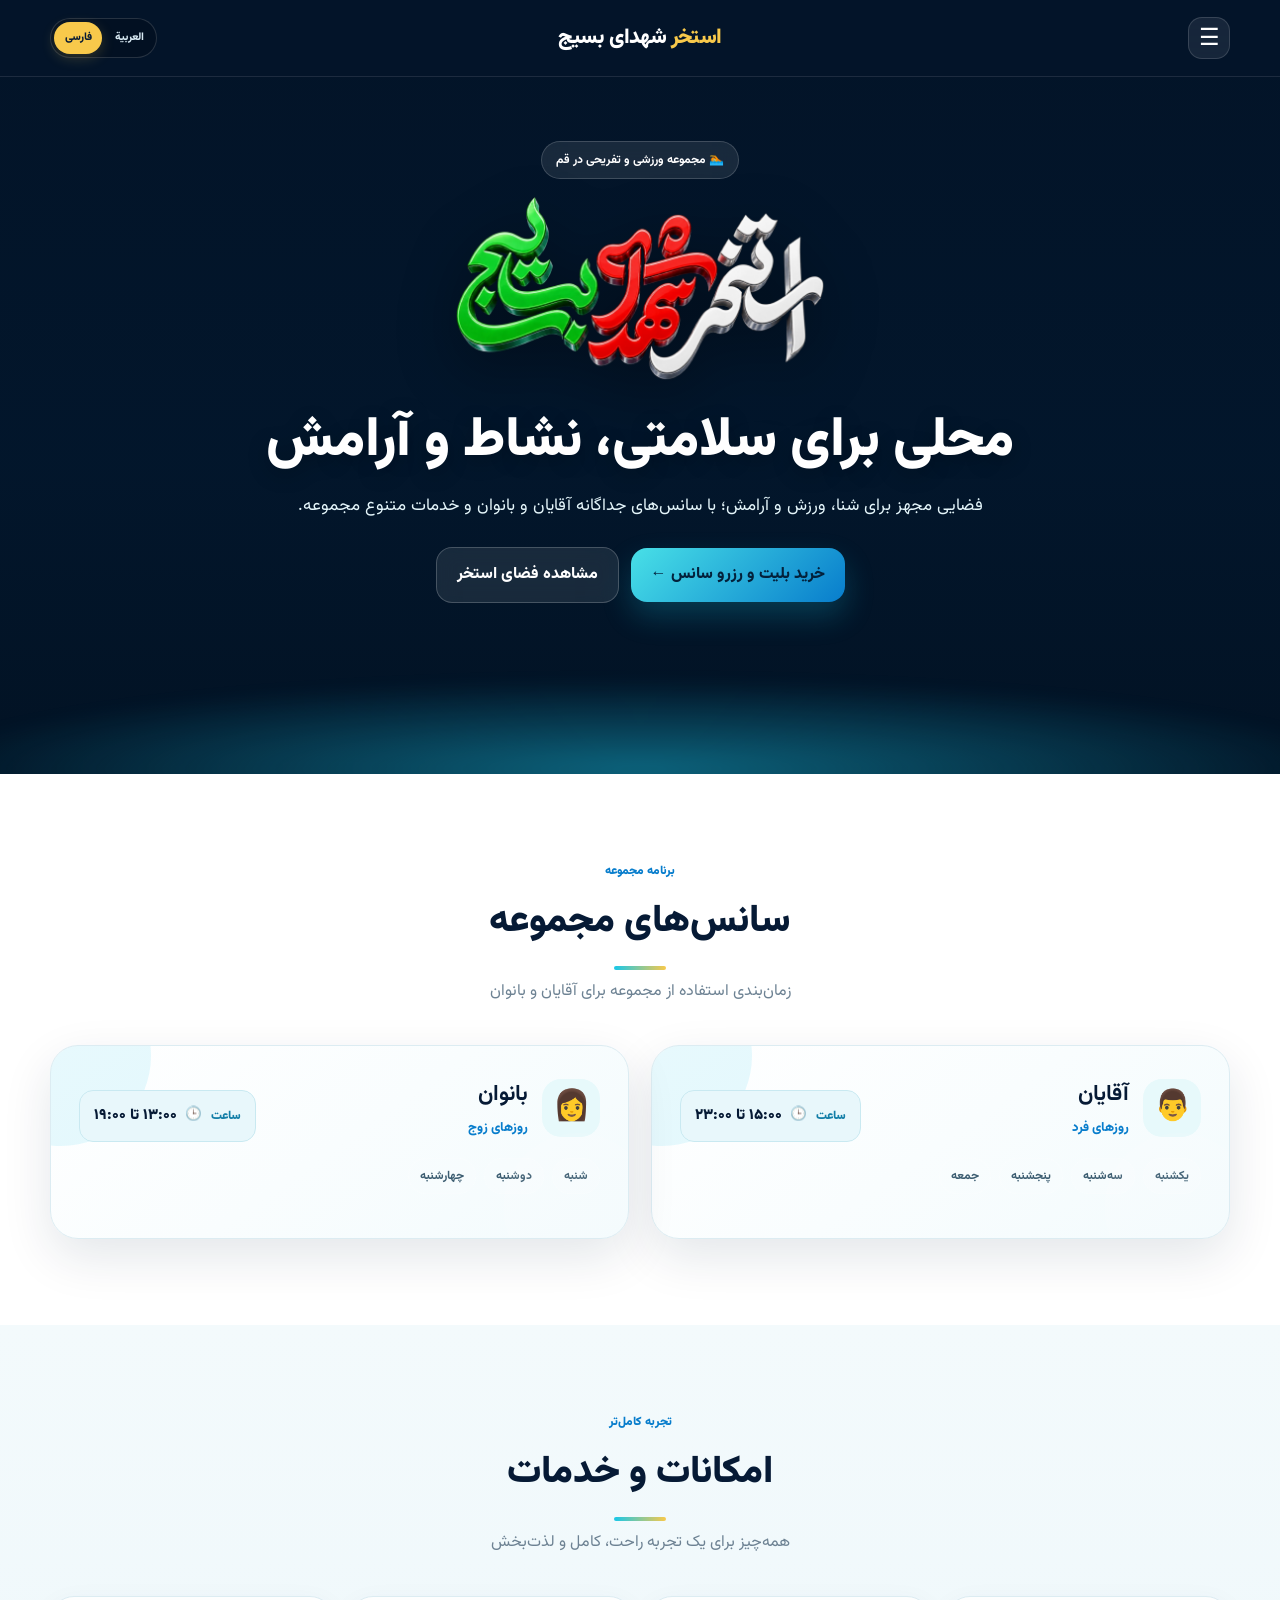
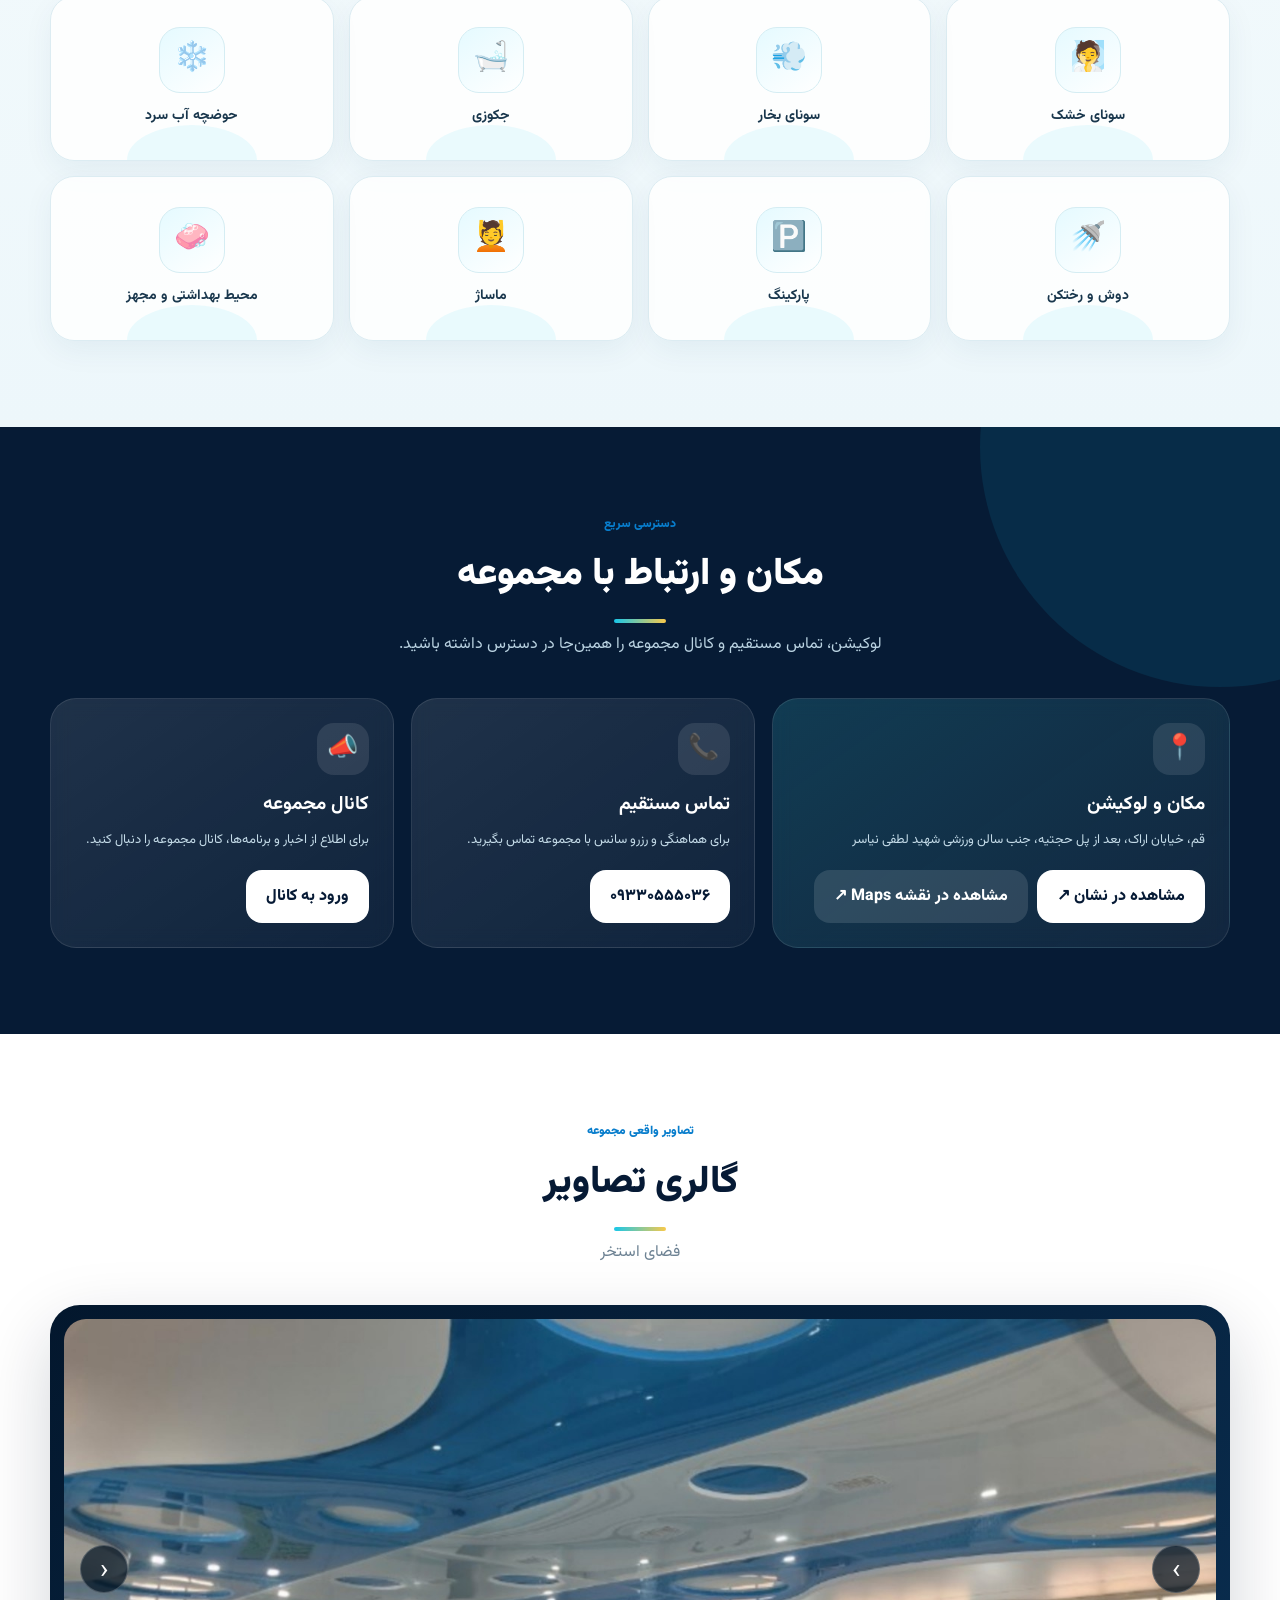
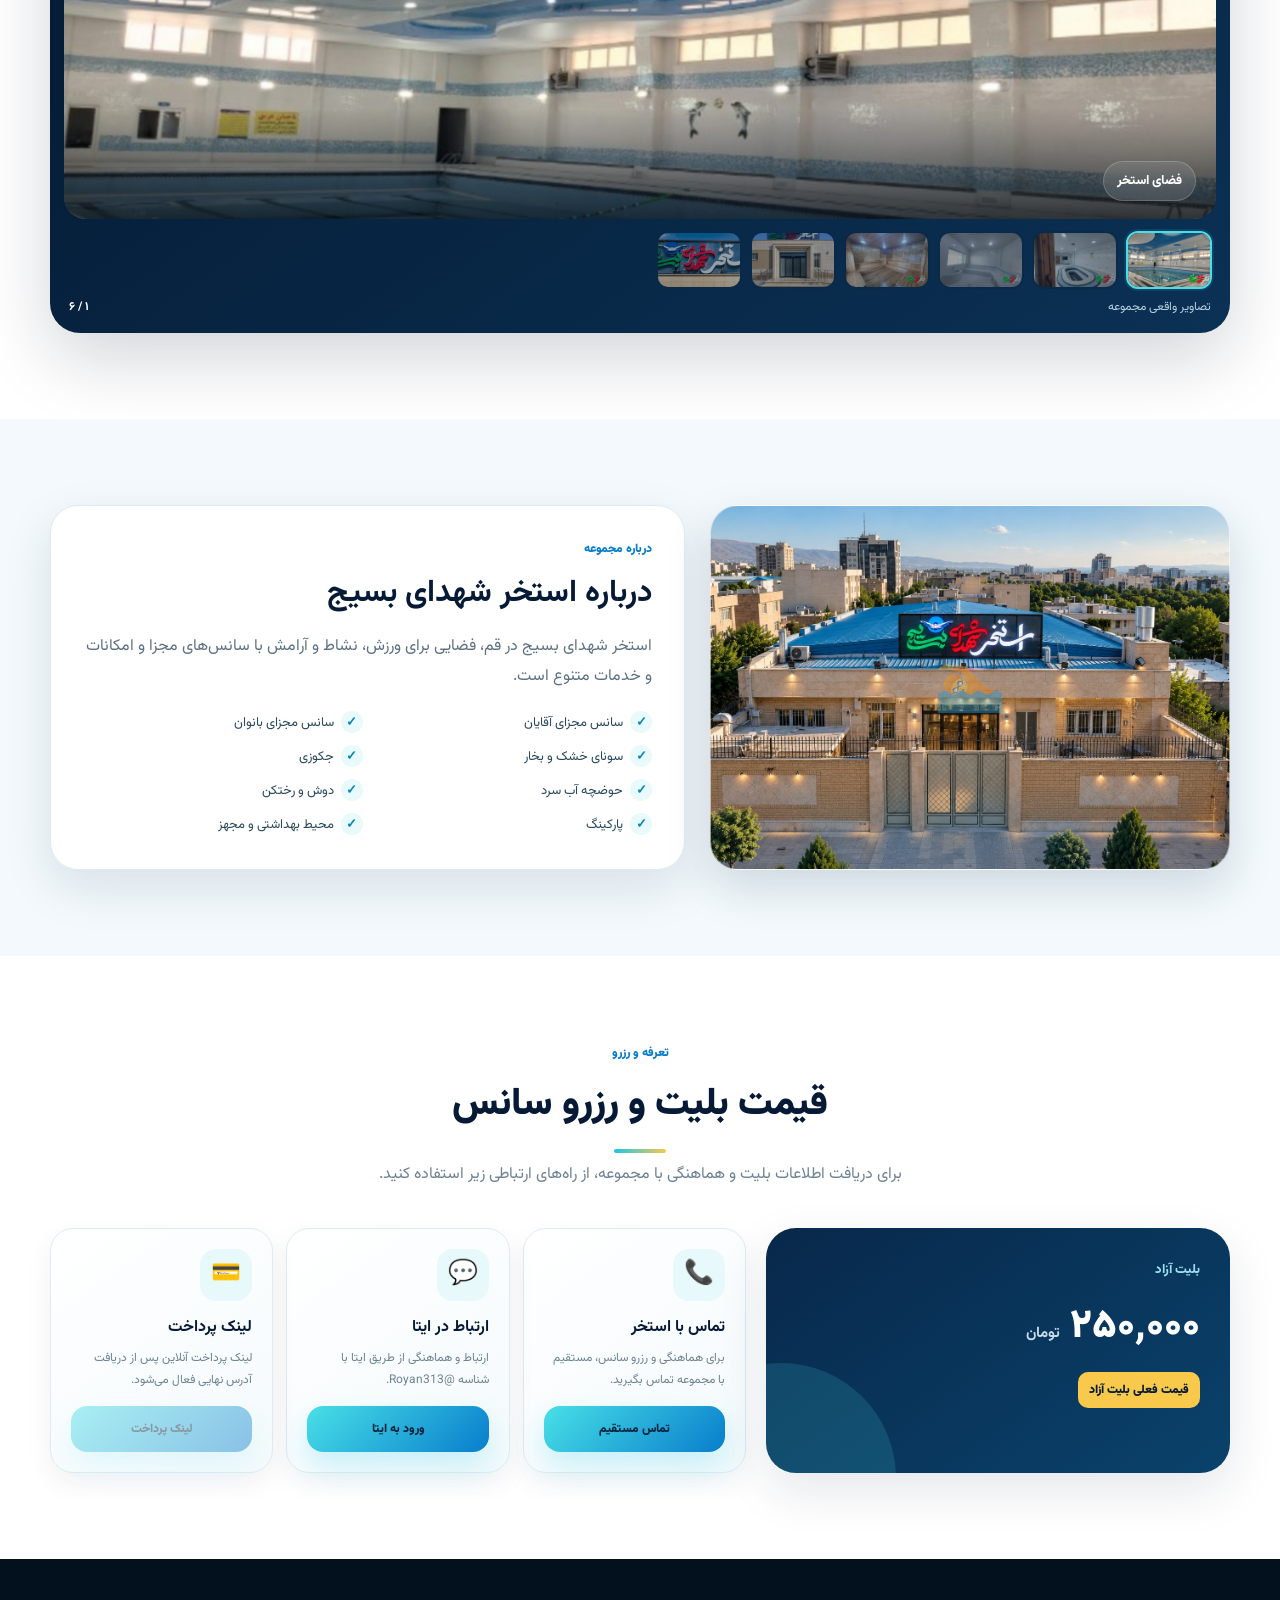
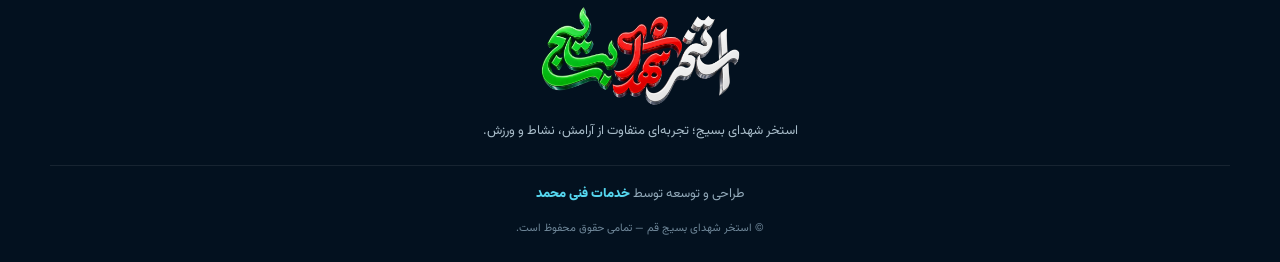
==== index.html @ 2c7d1848 "Add files via upload" ====
<!doctype html>
<html lang="fa" dir="rtl">
<head>
<meta charset="utf-8">
<meta name="viewport" content="width=device-width,initial-scale=1,viewport-fit=cover">
<meta name="theme-color" content="#061b35">
<meta name="description" content="استخر شهدای بسیج قم؛ سانس آقایان و بانوان، قیمت بلیت، امکانات و خدمات، رزرو سانس، آدرس و راه‌های ارتباطی.">
<meta name="robots" content="index,follow,max-image-preview:large,max-snippet:-1,max-video-preview:-1">
<meta name="keywords" content="استخر شهدای بسیج قم, استخر قم, استخر شهدای بسیج, سانس استخر قم, استخر آقایان قم, استخر بانوان قم, بلیت استخر قم, سونای خشک, سونای بخار, جکوزی, حوضچه آب سرد, ماساژ, خیابان اراک قم">
<meta name="geo.region" content="IR-25">
<meta name="geo.placename" content="قم">
<meta name="language" content="fa">
<meta name="revisit-after" content="7 days">
<meta name="author" content="استخر شهدای بسیج قم">
<meta property="og:type" content="website"><meta property="og:site_name" content="استخر شهدای بسیج"><meta property="og:locale" content="fa_IR"><meta property="og:title" content="استخر شهدای بسیج | قم"><meta property="og:description" content="سانس‌ها، امکانات، قیمت بلیت، رزرو و اطلاعات تماس استخر شهدای بسیج قم."><meta property="og:url" content="https://pcmohqm-coder.github.io/pool-ticket/"><meta property="og:image" content="https://pcmohqm-coder.github.io/pool-ticket/social-preview.png">
<meta name="twitter:card" content="summary_large_image"><meta name="twitter:title" content="استخر شهدای بسیج | قم"><meta name="twitter:description" content="سانس‌ها، امکانات، قیمت بلیت، رزرو و اطلاعات تماس استخر شهدای بسیج قم."><meta name="twitter:image" content="https://pcmohqm-coder.github.io/pool-ticket/social-preview.png">
<link rel="canonical" href="https://pcmohqm-coder.github.io/pool-ticket/"><link rel="icon" type="image/png" href="favicon.png"><link rel="apple-touch-icon" href="favicon.png">
<link rel="alternate" hreflang="fa" href="https://pcmohqm-coder.github.io/pool-ticket/"><link rel="alternate" hreflang="ar" href="https://pcmohqm-coder.github.io/pool-ticket/?lang=ar"><link rel="alternate" hreflang="x-default" href="https://pcmohqm-coder.github.io/pool-ticket/">
<title>استخر شهدای بسیج | قم | سانس، بلیت و رزرو</title>
<link rel="preconnect" href="https://fonts.googleapis.com"><link rel="preconnect" href="https://fonts.gstatic.com" crossorigin>
<link href="https://fonts.googleapis.com/css2?family=Vazirmatn:wght@400;500;600;700;800;900&display=swap" rel="stylesheet">
<style>
:root{--navy:#061a35;--navy2:#0a3158;--blue:#087dcc;--cyan:#18c7e9;--aqua:#48e0e7;--gold:#f8c94b;--bg:#f2f9fc;--card:#fff;--ink:#10263c;--muted:#6d8293;--line:#dcecf2;--shadow:0 18px 50px rgba(5,39,67,.11);--r:28px}
*{box-sizing:border-box;margin:0;padding:0}html{scroll-behavior:smooth}body{font-family:Vazirmatn,Tahoma,sans-serif;background:var(--bg);color:var(--ink);line-height:1.85;overflow-x:hidden}a{text-decoration:none;color:inherit}button{font:inherit}.container{width:min(1180px,calc(100% - 30px));margin-inline:auto}
/* header */
header{position:fixed;inset:0 0 auto;z-index:100;background:rgba(4,21,43,.78);backdrop-filter:blur(18px);border-bottom:1px solid rgba(255,255,255,.1)}
.nav{height:76px;display:grid;grid-template-columns:1fr auto 1fr;align-items:center;position:relative}.brand-title{grid-column:2;color:#fff;font-size:21px;font-weight:900;white-space:nowrap;text-align:center;letter-spacing:-.4px}.brand-title span{color:var(--gold)}
.header-side{display:flex;align-items:center;gap:9px}.header-side.left{grid-column:1;justify-self:start}.header-side.right{grid-column:3;justify-self:end}.menu-btn{width:42px;height:42px;border:1px solid rgba(255,255,255,.14);border-radius:14px;background:rgba(255,255,255,.08);color:#fff;cursor:pointer;display:grid;place-items:center;font-size:23px}.lang-switch{display:flex;gap:3px;padding:3px;border:1px solid rgba(255,255,255,.14);background:rgba(0,0,0,.18);border-radius:999px;direction:ltr}.lang-btn{border:0;background:transparent;color:#d8eaf4;border-radius:999px;padding:6px 9px;font-size:11px;font-weight:800;cursor:pointer;min-width:48px;position:relative;z-index:3}.lang-btn.active{background:var(--gold);color:var(--navy);box-shadow:0 4px 14px rgba(248,201,75,.2)}
.menu{position:absolute;top:88px;right:0;width:min(310px,calc(100vw - 30px));display:none;background:rgba(5,25,49,.97);border:1px solid rgba(255,255,255,.12);border-radius:22px;padding:9px;box-shadow:0 25px 60px rgba(0,0,0,.3)}.menu.open{display:grid}.menu a{color:#eef8ff;padding:12px 14px;border-radius:14px;font-size:13px}.menu a:hover{background:rgba(72,224,231,.1);color:var(--aqua)}
/* hero */
.hero{position:relative;min-height:720px;display:grid;place-items:center;overflow:hidden;background:#03162c;padding-top:76px}.hero video{position:absolute;inset:0;width:100%;height:100%;object-fit:cover;object-position:center center;opacity:.68}.hero:before{content:"";position:absolute;inset:0;background:linear-gradient(180deg,rgba(2,17,35,.46),rgba(2,22,43,.62) 60%,rgba(2,18,35,.9));z-index:1}.hero:after{content:"";position:absolute;left:-10%;right:-10%;bottom:-90px;height:190px;background:radial-gradient(ellipse at center,rgba(24,199,233,.45),transparent 67%);z-index:1;filter:blur(8px)}
.hero-content{position:relative;z-index:2;text-align:center;color:#fff;display:flex;flex-direction:column;align-items:center;padding:65px 0 85px}.hero-kicker{display:inline-flex;align-items:center;gap:7px;padding:7px 14px;border:1px solid rgba(255,255,255,.17);background:rgba(255,255,255,.09);backdrop-filter:blur(10px);border-radius:999px;font-size:12px;font-weight:700;margin-bottom:18px}.hero-logo{width:min(470px,82vw);height:auto;max-height:190px;object-fit:contain;filter:drop-shadow(0 16px 30px rgba(0,0,0,.38));margin-bottom:20px}.hero h1{font-size:clamp(29px,5vw,55px);font-weight:900;line-height:1.3;margin-bottom:12px;text-shadow:0 5px 20px rgba(0,0,0,.25)}.hero p{max-width:690px;color:#e5f6fb;font-size:17px;margin-bottom:25px}.hero-actions{display:flex;align-items:center;justify-content:center;gap:12px;flex-wrap:wrap}.btn{display:inline-flex;align-items:center;justify-content:center;gap:8px;border:0;border-radius:16px;padding:12px 20px;font-weight:800;cursor:pointer;transition:.25s}.btn-primary{background:linear-gradient(135deg,var(--aqua),var(--blue));color:#03213b;box-shadow:0 14px 30px rgba(24,199,233,.22)}.btn-primary:hover{transform:translateY(-3px)}.btn-ghost{border:1px solid rgba(255,255,255,.2);background:rgba(255,255,255,.09);color:#fff;backdrop-filter:blur(10px)}
/* common */
section{padding:86px 0}.section-head{text-align:center;margin-bottom:38px}.eyebrow{color:var(--blue);font-size:12px;font-weight:900;margin-bottom:5px}.section-head h2{font-size:clamp(26px,4vw,38px);color:var(--navy);font-weight:900}.section-head p{color:var(--muted);max-width:690px;margin:7px auto 0}.section-head h2:after{content:"";display:block;width:52px;height:4px;border-radius:20px;background:linear-gradient(90deg,var(--cyan),var(--gold));margin:9px auto 0}
/* sessions */
.sessions{background:#fff}.session-grid{display:grid;grid-template-columns:1fr 1fr;gap:22px}.session-card{position:relative;overflow:hidden;padding:28px;border-radius:var(--r);border:1px solid var(--line);background:linear-gradient(145deg,#fff,#f3fbfd);box-shadow:var(--shadow)}.session-card:before{content:"";position:absolute;width:180px;height:180px;border-radius:50%;left:-80px;top:-80px;background:rgba(24,199,233,.1)}.session-top{display:flex;align-items:center;gap:14px;position:relative}.session-icon{width:58px;height:58px;display:grid;place-items:center;border-radius:19px;background:#e7f9fb;font-size:30px}.session-card h3{font-size:22px;color:var(--navy)}.days{color:var(--blue);font-weight:800;font-size:13px}.day-list{display:flex;flex-wrap:wrap;gap:6px;margin-top:17px}.day-list span{padding:5px 9px;border-radius:999px;background:#edf8fb;color:#3c5d71;font-size:12px;font-weight:800}.time{display:inline-flex;margin-top:18px;padding:8px 13px;border-radius:12px;background:var(--navy);color:#fff;font-weight:900;font-size:13px}.session-top{display:flex;align-items:center;gap:14px}.session-top>div:nth-child(2){flex:1;min-width:0}.session-top .time{margin-inline-start:auto;white-space:nowrap}.session-top .time::before{content:"🕒 ";font-size:.9em}@media(max-width:560px){.session-top{align-items:flex-start;flex-wrap:wrap}.session-top .time{width:100%;margin-inline-start:0;margin-top:8px;text-align:center}}
.session-card .btn{display:none}

/* session time visibility fix */
.session-time{display:flex;align-items:center;gap:9px;margin-top:16px;padding:11px 14px;border-radius:14px;background:#e8f7fb;border:1px solid #c9e9f1;color:var(--navy);width:max-content;max-width:100%;position:relative;z-index:2}.time-label{font-size:12px;font-weight:900;color:#147fa8}.session-time .time{display:inline-flex!important;margin:0!important;padding:0!important;border-radius:0!important;background:transparent!important;color:var(--navy)!important;font-size:15px;font-weight:900;white-space:nowrap}.session-time .time::before{content:"🕒 ";font-size:.9em}@media(max-width:560px){.session-time{width:100%;justify-content:center}.session-time .time{width:auto!important;margin:0!important}}
/* facilities */
.facilities{background:linear-gradient(180deg,#f3fafc,#edf7fb)}.facility-grid{display:grid;grid-template-columns:repeat(4,1fr);gap:15px}.facility{min-height:165px;display:flex;flex-direction:column;align-items:center;justify-content:center;text-align:center;background:rgba(255,255,255,.86);border:1px solid var(--line);border-radius:24px;box-shadow:0 10px 30px rgba(8,67,94,.06);transition:.25s;position:relative;overflow:hidden}.facility:after{content:"";position:absolute;bottom:-35px;width:130px;height:70px;background:rgba(24,199,233,.08);border-radius:50%}.facility:hover{transform:translateY(-5px);box-shadow:var(--shadow)}.facility .ico{width:66px;height:66px;display:grid;place-items:center;border-radius:21px;background:linear-gradient(145deg,#e5faff,#fff);border:1px solid #d5edf3;font-size:29px;margin-bottom:11px}.facility h3{font-size:14px;color:#19374d;position:relative;z-index:1}
/* contact hub */
.contact-hub{background:#061b35;color:#fff;position:relative;overflow:hidden}.contact-hub:before{content:"";position:absolute;width:480px;height:480px;border-radius:50%;right:-180px;top:-220px;background:rgba(24,199,233,.1)}.contact-hub .section-head h2{color:#fff}.contact-hub .section-head p{color:#b9d2e1}.contact-hub .section-head h2:after{margin-top:9px}.contact-grid{display:grid;grid-template-columns:1.2fr .9fr .9fr;gap:17px;position:relative}.contact-card{border:1px solid rgba(255,255,255,.1);border-radius:26px;padding:24px;background:linear-gradient(145deg,rgba(255,255,255,.10),rgba(255,255,255,.045));backdrop-filter:blur(10px);min-height:205px;display:flex;flex-direction:column;justify-content:space-between}.contact-card.location{background:linear-gradient(145deg,rgba(72,224,231,.17),rgba(255,255,255,.05))}.contact-card h3{font-size:19px}.contact-card p{color:#c4dbe8;font-size:13px;line-height:1.9;margin-top:6px}.contact-icon{width:52px;height:52px;border-radius:17px;display:grid;place-items:center;background:rgba(255,255,255,.1);font-size:25px;margin-bottom:12px}.contact-card .btn{margin-top:17px;background:#fff;color:var(--navy);width:max-content;max-width:100%}.map-actions{display:flex;gap:9px;flex-wrap:wrap}.map-actions .btn{margin-top:17px}.map-actions .map-maps{background:rgba(255,255,255,.12);color:#fff;border-color:rgba(255,255,255,.2)}.contact-card .btn:hover{transform:translateY(-2px)}
/* gallery */
.gallery{background:#fff}.gallery-shell{background:linear-gradient(145deg,#03172d,#0b3155);border-radius:30px;padding:14px;box-shadow:0 25px 70px rgba(3,24,45,.18);overflow:hidden}.slider{position:relative;border-radius:22px;overflow:hidden;background:#001021}.slides{display:flex;transition:transform .5s cubic-bezier(.22,.8,.25,1);touch-action:pan-y}.slide{min-width:100%;height:500px;position:relative;display:grid;place-items:center;background:#001021}.slide img{width:100%;height:100%;object-fit:contain;display:block}.slide:after{content:"";position:absolute;inset:auto 0 0;height:110px;background:linear-gradient(0deg,rgba(0,10,20,.72),transparent);pointer-events:none}.slide-caption{position:absolute;z-index:3;bottom:18px;right:20px;padding:7px 13px;border-radius:999px;background:rgba(255,255,255,.12);border:1px solid rgba(255,255,255,.18);backdrop-filter:blur(10px);color:#fff;font-size:13px;font-weight:800}.slider-btn{position:absolute;z-index:5;top:50%;transform:translateY(-50%);width:48px;height:48px;border-radius:50%;border:1px solid rgba(255,255,255,.2);background:rgba(2,18,34,.72);color:#fff;display:grid;place-items:center;font-size:28px;cursor:pointer}.slider-btn:hover{background:rgba(24,199,233,.3)}.prev{right:16px}.next{left:16px}.thumbs{display:flex;gap:8px;overflow-x:auto;padding:12px 4px 2px;scrollbar-width:none}.thumbs::-webkit-scrollbar{display:none}.thumb{flex:0 0 86px;height:58px;border:2px solid transparent;border-radius:12px;padding:0;background:#0b2947;overflow:hidden;cursor:pointer;opacity:.62;transition:.2s}.thumb img{width:100%;height:100%;object-fit:cover}.thumb.active{border-color:var(--aqua);opacity:1;box-shadow:0 0 0 2px rgba(24,199,233,.12)}.gallery-meta{display:flex;justify-content:space-between;align-items:center;color:#b9d2e1;font-size:12px;padding:5px 5px 0}.gallery-meta strong{color:#fff}
/* about */
.about{background:#f3f9fc}.about-grid{display:grid;grid-template-columns:.9fr 1.1fr;gap:25px;align-items:stretch}.about-img{min-height:350px;border-radius:28px;background-image:url("about-pool.png");background-size:cover;background-position:center;background-repeat:no-repeat;border:1px solid rgba(255,255,255,.55);display:grid;place-items:center;position:relative;overflow:hidden;box-shadow:0 18px 45px rgba(7,48,74,.16)}.about-img:before{content:"🏊";font-size:58px;opacity:.35}.about-img:after{content:"";position:absolute;inset:auto -10% -30px;height:120px;background:radial-gradient(ellipse,rgba(8,125,204,.16),transparent 70%)}.about-text{background:#fff;border:1px solid var(--line);border-radius:28px;padding:32px;box-shadow:var(--shadow)}.about-text h2{font-size:31px;color:var(--navy);margin-bottom:10px}.about-text p{color:#5d7182;margin-bottom:20px}.checks{display:grid;grid-template-columns:1fr 1fr;gap:10px}.checks div{font-size:13px;color:#29485c}.checks div:before{content:"✓";display:inline-grid;place-items:center;width:22px;height:22px;border-radius:50%;background:#e8fafb;color:#0784b5;font-weight:900;margin-left:7px}
/* ticket */
.tickets{background:#fff}.ticket-layout{display:grid;grid-template-columns:.8fr 1.2fr;gap:20px}.price-card{border-radius:30px;padding:30px;background:linear-gradient(145deg,#08284b,#0a426b);color:#fff;position:relative;overflow:hidden;box-shadow:var(--shadow)}.price-card:after{content:"";position:absolute;width:230px;height:230px;border-radius:50%;left:-100px;bottom:-120px;background:rgba(72,224,231,.15)}.price-label{color:#9ddfee;font-size:13px;font-weight:800}.price{font-size:40px;font-weight:900;margin:8px 0}.price small{font-size:15px;font-weight:700;color:#c7dce7}.price-note{display:inline-block;background:var(--gold);color:var(--navy);padding:7px 11px;border-radius:10px;font-size:12px;font-weight:900}.reserve-grid{display:grid;grid-template-columns:repeat(3,1fr);gap:13px}.reserve-card{border:1px solid var(--line);border-radius:23px;padding:20px;background:linear-gradient(145deg,#fff,#f4fafc);box-shadow:0 10px 28px rgba(5,39,67,.06);display:flex;flex-direction:column;justify-content:space-between}.reserve-icon{width:52px;height:52px;border-radius:16px;display:grid;place-items:center;background:#e8f9fb;font-size:24px;margin-bottom:12px}.reserve-card h3{font-size:16px;color:var(--navy)}.reserve-card p{font-size:12px;color:var(--muted);margin:5px 0 14px}.reserve-card .btn{width:100%;font-size:12px}.btn-disabled{opacity:.45;cursor:not-allowed}
/* footer */
footer{background:#03111f;color:#dceaf3;padding:48px 0 22px;text-align:center}.footer-logo{width:205px;max-width:70%;height:auto;margin:0 auto 10px;display:block}.footer-desc{color:#a9bdca;font-size:13px}.footer-dev{margin-top:22px;padding-top:16px;border-top:1px solid rgba(255,255,255,.08);font-size:13px;color:#91a8b8}.footer-dev a{color:#55d7ef;font-weight:900}.copy{margin-top:13px;color:#6f8799;font-size:11px}
/* sessions refinement */
.session-card{position:relative;overflow:hidden}.session-card:after{content:"";position:absolute;inset:auto -25px -45px auto;width:150px;height:150px;border-radius:50%;background:rgba(255,255,255,.07);pointer-events:none}.session-top{align-items:center}.day-list{display:flex;flex-wrap:wrap;gap:8px;margin:16px 0}.day-list span{padding:6px 11px;border-radius:999px;background:rgba(255,255,255,.10);border:1px solid rgba(255,255,255,.12);font-size:12px;font-weight:700}.time{display:inline-flex;align-items:center;gap:8px;margin-top:6px;padding:10px 14px;border-radius:14px;background:rgba(255,255,255,.12);font-weight:900}
@media(max-width:960px){.facility-grid{grid-template-columns:repeat(2,1fr)}.contact-grid{grid-template-columns:1fr 1fr}.contact-card.location{grid-column:1/-1}.ticket-layout{grid-template-columns:1fr}.reserve-grid{grid-template-columns:repeat(3,1fr)}.slide{height:430px}}
@media(max-width:700px){.container{width:calc(100% - 20px)}.nav{height:68px;grid-template-columns:42px 1fr 100px}.header-side.left{grid-column:1}.brand-title{grid-column:2;font-size:17px}.header-side.right{grid-column:3}.menu{right:0;top:78px}.lang-switch{gap:2px}.lang-btn{min-width:43px;padding:6px 6px;font-size:10px}.hero{min-height:620px;padding-top:68px}.hero video{object-fit:contain;opacity:.62}.hero:before{background:linear-gradient(180deg,rgba(2,17,35,.35),rgba(2,18,35,.82) 65%,rgba(2,18,35,.96))}.hero-content{padding:42px 0 65px}.hero-logo{width:min(370px,88vw);max-height:145px}.hero h1{font-size:29px}.hero p{font-size:14px}.hero-actions{width:100%;flex-direction:column}.hero-actions .btn,.hero-actions .btn-ghost{width:100%;max-width:330px}.session-grid{grid-template-columns:1fr}.facility-grid{grid-template-columns:1fr 1fr;gap:9px}.facility{min-height:142px;border-radius:20px}.facility .ico{width:57px;height:57px;font-size:25px}.facility h3{font-size:12px}.contact-grid{grid-template-columns:1fr}.contact-card.location{grid-column:auto}.contact-card{min-height:190px}.slide{height:315px}.slider-btn{width:40px;height:40px;font-size:23px}.prev{right:9px}.next{left:9px}.slide-caption{right:12px;bottom:12px}.thumb{flex-basis:72px;height:50px}.gallery-shell{padding:9px;border-radius:24px}.gallery-meta{font-size:11px}.about-grid{grid-template-columns:1fr}.about-img{min-height:220px}.about-text{padding:23px}.about-text h2{font-size:25px}.checks{grid-template-columns:1fr}.reserve-grid{grid-template-columns:1fr}.price{font-size:34px}.tickets section{padding-top:60px}}
@media(max-width:430px){.brand-title{font-size:15px}.nav{grid-template-columns:40px 1fr 94px}.lang-btn{min-width:40px;padding-inline:4px}.hero{min-height:570px}.hero video{object-fit:contain}.hero-logo{width:82vw}.hero h1{font-size:25px}.section-head{margin-bottom:28px}.section-head h2{font-size:25px}}
</style>
<script type="application/ld+json">
{"@context":"https://schema.org","@graph":[{"@type":["HealthClub","LocalBusiness"],"@id":"https://pcmohqm-coder.github.io/pool-ticket/#business","name":"استخر شهدای بسیج","alternateName":"مسبح شهداء البسيج","url":"https://pcmohqm-coder.github.io/pool-ticket/","telephone":"+989330555036","image":"https://pcmohqm-coder.github.io/pool-ticket/social-preview.png","priceRange":"۲۵۰٬۰۰۰ تومان","address":{"@type":"PostalAddress","streetAddress":"خیابان اراک، بعد از پل حجتیه، جنب سالن ورزشی شهید لطفی نیاسر","addressLocality":"قم","addressRegion":"قم","addressCountry":"IR"},"sameAs":["https://eitaa.com/Royan313"],"areaServed":{"@type":"City","name":"قم"},"hasOfferCatalog":{"@type":"OfferCatalog","name":"خدمات و امکانات استخر شهدای بسیج","itemListElement":[{"@type":"Offer","name":"بلیت آزاد استخر","price":"250000","priceCurrency":"IRR"},{"@type":"Service","name":"سونای خشک"},{"@type":"Service","name":"سونای بخار"},{"@type":"Service","name":"جکوزی"},{"@type":"Service","name":"حوضچه آب سرد"},{"@type":"Service","name":"ماساژ"}]},"openingHoursSpecification":[{"@type":"OpeningHoursSpecification","dayOfWeek":["Sunday","Tuesday","Thursday","Friday"],"opens":"15:00","closes":"23:00"},{"@type":"OpeningHoursSpecification","dayOfWeek":["Saturday","Monday","Wednesday"],"opens":"13:00","closes":"19:00"}]},{"@type":"WebSite","url":"https://pcmohqm-coder.github.io/pool-ticket/","name":"استخر شهدای بسیج","inLanguage":["fa-IR","ar"]}]}
</script>
</head>
<body>
<header><div class="container nav">
<div class="header-side left"><button class="menu-btn" id="menuBtn" aria-label="باز کردن منو" aria-expanded="false">☰</button></div>
<div class="brand-title"><a href="#home"><span>استخر</span> شهدای بسیج</a></div>
<div class="header-side right"><div class="lang-switch" aria-label="انتخاب زبان"><button class="lang-btn active" data-lang="fa" type="button">فارسی</button><button class="lang-btn" data-lang="ar" type="button">العربية</button></div></div>
<nav class="menu" id="menu"><a data-i18n="nav_home" href="#home">صفحه اصلی</a><a data-i18n="nav_sessions" href="#sessions">سانس‌ها</a><a data-i18n="nav_facilities" href="#facilities">امکانات</a><a data-i18n="nav_contact" href="#contact">مکان و ارتباط</a><a data-i18n="nav_gallery" href="#gallery">گالری تصاویر</a><a data-i18n="nav_about" href="#about">درباره مجموعه</a><a data-i18n="nav_tickets" href="#tickets">قیمت و رزرو</a></nav>
</div></header>
<main>
<section class="hero" id="home"><video autoplay muted loop playsinline preload="metadata"><source src="https://raw.githubusercontent.com/pcmohqm-coder/pool-ticket/main/pool-tour.mp4" type="video/mp4"></video><div class="hero-content container"><div class="hero-kicker" data-i18n="hero_kicker">🏊 مجموعه ورزشی و تفریحی در قم</div><img class="hero-logo" src="typography.png" alt="استخر شهدای بسیج" loading="eager"><h1 data-i18n="hero_title">محلی برای سلامتی، نشاط و آرامش</h1><p data-i18n="hero_desc">فضایی مجهز برای شنا، ورزش و آرامش؛ با سانس‌های جداگانه آقایان و بانوان و خدمات متنوع مجموعه.</p><div class="hero-actions"><a class="btn btn-primary" data-i18n="hero_cta" href="#tickets">خرید بلیت و رزرو سانس ←</a><a class="btn btn-ghost" data-i18n="hero_play" href="#gallery">مشاهده فضای استخر</a></div></div></section>
<section class="sessions" id="sessions"><div class="container"><div class="section-head"><div class="eyebrow" data-i18n="sessions_eyebrow">برنامه مجموعه</div><h2 data-i18n="sessions_title">سانس‌های مجموعه</h2><p data-i18n="sessions_desc">زمان‌بندی استفاده از مجموعه برای آقایان و بانوان</p></div><div class="session-grid">
<article class="session-card"><div class="session-top"><div class="session-icon">👨</div><div><h3 data-i18n="men_title">آقایان</h3><div class="days" data-i18n="men_days">روزهای فرد</div></div><div class="session-time"><span class="time-label" data-i18n="time_label">ساعت</span><span class="time" data-i18n="men_time">۱۵:۰۰ تا ۲۳:۰۰</span></div></div><div class="day-list"><span data-i18n="men_d1">یکشنبه</span><span data-i18n="men_d2">سه‌شنبه</span><span data-i18n="men_d3">پنجشنبه</span><span data-i18n="men_d4">جمعه</span></div></article>
<article class="session-card"><div class="session-top"><div class="session-icon">👩</div><div><h3 data-i18n="women_title">بانوان</h3><div class="days" data-i18n="women_days">روزهای زوج</div></div><div class="session-time"><span class="time-label" data-i18n="time_label">ساعت</span><span class="time" data-i18n="women_time">۱۳:۰۰ تا ۱۹:۰۰</span></div></div><div class="day-list"><span data-i18n="women_d1">شنبه</span><span data-i18n="women_d2">دوشنبه</span><span data-i18n="women_d3">چهارشنبه</span></div></article>
</div></div></section>
<section class="facilities" id="facilities"><div class="container"><div class="section-head"><div class="eyebrow" data-i18n="fac_eyebrow">تجربه کامل‌تر</div><h2 data-i18n="fac_title">امکانات و خدمات</h2><p data-i18n="fac_desc">همه‌چیز برای یک تجربه راحت، کامل و لذت‌بخش</p></div><div class="facility-grid"><div class="facility"><div class="ico">🧖</div><h3 data-i18n="fac_dry">سونای خشک</h3></div><div class="facility"><div class="ico">💨</div><h3 data-i18n="fac_steam">سونای بخار</h3></div><div class="facility"><div class="ico">🛁</div><h3 data-i18n="fac_jacuzzi">جکوزی</h3></div><div class="facility"><div class="ico">❄️</div><h3 data-i18n="fac_cold">حوضچه آب سرد</h3></div><div class="facility"><div class="ico">🚿</div><h3 data-i18n="fac_shower">دوش و رختکن</h3></div><div class="facility"><div class="ico">🅿️</div><h3 data-i18n="fac_parking">پارکینگ</h3></div><div class="facility"><div class="ico">💆</div><h3 data-i18n="fac_massage">ماساژ</h3></div><div class="facility"><div class="ico">🧼</div><h3 data-i18n="fac_hygiene">محیط بهداشتی و مجهز</h3></div></div></div></section>
<section class="contact-hub" id="contact"><div class="container"><div class="section-head"><div class="eyebrow" data-i18n="contact_eyebrow">دسترسی سریع</div><h2 data-i18n="contact_title">مکان و ارتباط با مجموعه</h2><p data-i18n="contact_desc">لوکیشن، تماس مستقیم و کانال مجموعه را همین‌جا در دسترس داشته باشید.</p></div><div class="contact-grid">
<article class="contact-card location"><div><div class="contact-icon">📍</div><h3 data-i18n="location_title">مکان و لوکیشن</h3><p data-i18n="address">قم، خیابان اراک، بعد از پل حجتیه، جنب سالن ورزشی شهید لطفی نیاسر</p></div><div class="map-actions"><a class="btn" data-i18n="map_neshan" href="https://nshn.ir/96sbs-M4yxQJuj" target="_blank" rel="noopener">مشاهده در نشان ↗</a><a class="btn map-maps" data-i18n="map_maps" href="https://maps.app.goo.gl/iuFsWtYyST8FVrzS7" target="_blank" rel="noopener">مشاهده در نقشه Maps ↗</a></div></article>
<article class="contact-card"><div><div class="contact-icon">📞</div><h3 data-i18n="call_title">تماس مستقیم</h3><p data-i18n="call_desc">برای هماهنگی و رزرو سانس با مجموعه تماس بگیرید.</p></div><a class="btn" href="tel:09330555036" data-i18n="call_btn">۰۹۳۳۰۵۵۵۰۳۶</a></article>
<article class="contact-card"><div><div class="contact-icon">📣</div><h3 data-i18n="channel_title">کانال مجموعه</h3><p data-i18n="channel_desc">برای اطلاع از اخبار و برنامه‌ها، کانال مجموعه را دنبال کنید.</p></div><a class="btn" data-i18n="channel_btn" href="https://eitaa.com/Royan313" target="_blank" rel="noopener">ورود به کانال</a></article>
</div></div></section>
<section class="gallery" id="gallery"><div class="container"><div class="section-head"><div class="eyebrow" data-i18n="gallery_eyebrow">تصاویر واقعی مجموعه</div><h2 data-i18n="gallery_title">گالری تصاویر</h2><p data-i18n="gallery_desc">فضای استخر</p></div><div class="gallery-shell"><div class="slider" id="slider"><div class="slides" id="slides">
<div class="slide"><img src="gallery-1.jpg" alt="فضای داخلی استخر شهدای بسیج" loading="eager"><div class="slide-caption" data-i18n="gallery_caption">فضای استخر</div></div><div class="slide"><img src="gallery-2.jpg" alt="جکوزی استخر شهدای بسیج" loading="lazy"><div class="slide-caption" data-i18n="gallery_caption">فضای استخر</div></div><div class="slide"><img src="gallery-3.jpg" alt="حوضچه آب استخر شهدای بسیج" loading="lazy"><div class="slide-caption" data-i18n="gallery_caption">فضای استخر</div></div><div class="slide"><img src="gallery-4.jpg" alt="سونای خشک استخر شهدای بسیج" loading="lazy"><div class="slide-caption" data-i18n="gallery_caption">فضای استخر</div></div><div class="slide"><img src="gallery-5.png" alt="ورودی استخر شهدای بسیج" loading="lazy"><div class="slide-caption" data-i18n="gallery_caption">فضای استخر</div></div><div class="slide"><img src="gallery-6.png" alt="تابلوی استخر شهدای بسیج" loading="lazy"><div class="slide-caption" data-i18n="gallery_caption">فضای استخر</div></div>
</div><button class="slider-btn prev" id="prev" type="button" aria-label="تصویر بعدی">›</button><button class="slider-btn next" id="next" type="button" aria-label="تصویر قبلی">‹</button></div><div class="thumbs" id="thumbs"></div><div class="gallery-meta"><span data-i18n="gallery_real">تصاویر واقعی مجموعه</span><strong id="counter">۱ / ۶</strong></div></div></div></section>
<section class="about" id="about"><div class="container about-grid"><div class="about-img" aria-label="جای تصویر درباره استخر"></div><div class="about-text"><div class="eyebrow" data-i18n="about_eyebrow">درباره مجموعه</div><h2 data-i18n="about_title">درباره استخر شهدای بسیج</h2><p data-i18n="about_desc">استخر شهدای بسیج در قم، فضایی برای ورزش، نشاط و آرامش با سانس‌های مجزا و امکانات و خدمات متنوع است.</p><div class="checks"><div data-i18n="check_men">سانس مجزای آقایان</div><div data-i18n="check_women">سانس مجزای بانوان</div><div data-i18n="check_sauna">سونای خشک و بخار</div><div data-i18n="check_jacuzzi">جکوزی</div><div data-i18n="check_cold">حوضچه آب سرد</div><div data-i18n="check_shower">دوش و رختکن</div><div data-i18n="check_parking">پارکینگ</div><div data-i18n="check_hygiene">محیط بهداشتی و مجهز</div></div></div></div></section>
<section class="tickets" id="tickets"><div class="container"><div class="section-head"><div class="eyebrow" data-i18n="tickets_eyebrow">تعرفه و رزرو</div><h2 data-i18n="tickets_title">قیمت بلیت و رزرو سانس</h2><p data-i18n="tickets_desc">سانس را انتخاب کنید و برای هماهنگی از یکی از راه‌های زیر اقدام کنید.</p></div><div class="ticket-layout"><article class="price-card"><div class="price-label" data-i18n="price_label">بلیت آزاد</div><div class="price">۲۵۰٬۰۰۰ <small data-i18n="price_unit">تومان</small></div><span class="price-note" data-i18n="price_note">قیمت فعلی بلیت آزاد</span></article><div class="reserve-grid"><article class="reserve-card"><div><div class="reserve-icon">📞</div><h3 data-i18n="reserve_contact_title">تماس با استخر</h3><p data-i18n="reserve_contact_desc">برای هماهنگی و رزرو سانس، مستقیم با مجموعه تماس بگیرید.</p></div><a class="btn btn-primary" data-i18n="reserve_contact_btn" href="tel:09330555036">تماس مستقیم</a></article><article class="reserve-card"><div><div class="reserve-icon">💬</div><h3 data-i18n="reserve_eitaa_title">ارتباط در ایتا</h3><p data-i18n="reserve_eitaa_desc">ارتباط و هماهنگی از طریق ایتا با شناسه @Royan313.</p></div><a class="btn btn-primary" data-i18n="reserve_eitaa_btn" href="https://eitaa.com/Royan313" target="_blank" rel="noopener">ورود به ایتا</a></article><article class="reserve-card"><div><div class="reserve-icon">💳</div><h3 data-i18n="reserve_payment_title">لینک پرداخت</h3><p data-i18n="reserve_payment_desc">لینک پرداخت آنلاین پس از دریافت آدرس نهایی فعال می‌شود.</p></div><a class="btn btn-primary btn-disabled" data-i18n="reserve_payment_btn" href="#" aria-disabled="true" onclick="return false;">لینک پرداخت</a></article></div></div></div></section>
</main>
<footer><div class="container"><img class="footer-logo" src="typography.png" alt="لوگوی استخر شهدای بسیج" loading="lazy"><p class="footer-desc" data-i18n="footer_desc">استخر شهدای بسیج؛ تجربه‌ای متفاوت از آرامش، نشاط و ورزش.</p><div class="footer-dev"><span data-i18n="footer_dev_prefix">طراحی و توسعه توسط </span><a href="https://pcmohqm-coder.github.io/pcmohqm/" target="_blank" rel="noopener" data-i18n="footer_dev_link">خدمات فنی محمد</a></div><div class="copy" data-i18n="copyright">© استخر شهدای بسیج قم — تمامی حقوق محفوظ است.</div></div></footer>
<script>
const menu=document.getElementById('menu'),menuBtn=document.getElementById('menuBtn');
menuBtn.addEventListener('click',()=>{const open=menu.classList.toggle('open');menuBtn.setAttribute('aria-expanded',open?'true':'false')});document.querySelectorAll('.menu a').forEach(a=>a.addEventListener('click',()=>{menu.classList.remove('open');menuBtn.setAttribute('aria-expanded','false')}));document.addEventListener('click',e=>{if(!e.target.closest('.nav')&&menu.classList.contains('open')){menu.classList.remove('open');menuBtn.setAttribute('aria-expanded','false')}});
const slides=document.getElementById('slides'),slideEls=[...document.querySelectorAll('.slide')],thumbs=document.getElementById('thumbs'),counter=document.getElementById('counter');let current=0,auto;
slideEls.forEach((s,k)=>{const b=document.createElement('button');b.className='thumb'+(k===0?' active':'');b.type='button';b.setAttribute('aria-label',`نمایش تصویر ${k+1}`);b.innerHTML=`<img src="${s.querySelector('img').src}" alt="">`;b.addEventListener('click',()=>go(k));thumbs.appendChild(b)});const thumbEls=[...document.querySelectorAll('.thumb')];
function go(n){current=(n+slideEls.length)%slideEls.length;slides.style.transform=`translateX(${current*100}%)`;thumbEls.forEach((b,k)=>b.classList.toggle('active',k===current));counter.textContent=`${current+1} / ${slideEls.length}`;}
document.getElementById('prev').onclick=()=>go(current+1);document.getElementById('next').onclick=()=>go(current-1);function startAuto(){clearInterval(auto);auto=setInterval(()=>go(current+1),5500)}startAuto();document.getElementById('slider').addEventListener('mouseenter',()=>clearInterval(auto));document.getElementById('slider').addEventListener('mouseleave',startAuto);
let sx=0;document.getElementById('slider').addEventListener('touchstart',e=>sx=e.changedTouches[0].clientX,{passive:true});document.getElementById('slider').addEventListener('touchend',e=>{const dx=e.changedTouches[0].clientX-sx;if(Math.abs(dx)>45)go(current+(dx<0?1:-1));},{passive:true});
const translations={
fa:{brand:'استخر شهدای بسیج',nav_home:'صفحه اصلی',nav_sessions:'سانس‌ها',nav_facilities:'امکانات',nav_contact:'مکان و ارتباط',nav_gallery:'گالری تصاویر',nav_about:'درباره مجموعه',nav_tickets:'قیمت و رزرو',hero_kicker:'🏊 مجموعه ورزشی و تفریحی در قم',hero_title:'محلی برای سلامتی، نشاط و آرامش',hero_desc:'فضایی مجهز برای شنا، ورزش و آرامش؛ با سانس‌های جداگانه آقایان و بانوان و خدمات متنوع مجموعه.',hero_cta:'خرید بلیت و رزرو سانس ←',hero_play:'مشاهده فضای استخر',sessions_eyebrow:'برنامه مجموعه',sessions_title:'سانس‌های مجموعه',sessions_desc:'زمان‌بندی استفاده از مجموعه برای آقایان و بانوان',men_title:'آقایان',men_days:'روزهای فرد',men_d1:'یکشنبه',men_d2:'سه‌شنبه',men_d3:'پنجشنبه',men_d4:'جمعه',men_time:'۱۵:۰۰ تا ۲۳:۰۰',time_label:'ساعت',women_title:'بانوان',women_days:'روزهای زوج',women_d1:'شنبه',women_d2:'دوشنبه',women_d3:'چهارشنبه',women_time:'۱۳:۰۰ تا ۱۹:۰۰',fac_eyebrow:'تجربه کامل‌تر',fac_title:'امکانات و خدمات',fac_desc:'همه‌چیز برای یک تجربه راحت، کامل و لذت‌بخش',fac_dry:'سونای خشک',fac_steam:'سونای بخار',fac_jacuzzi:'جکوزی',fac_cold:'حوضچه آب سرد',fac_shower:'دوش و رختکن',fac_parking:'پارکینگ',fac_massage:'ماساژ',fac_hygiene:'محیط بهداشتی و مجهز',contact_eyebrow:'دسترسی سریع',contact_title:'مکان و ارتباط با مجموعه',contact_desc:'لوکیشن، تماس مستقیم و کانال مجموعه را همین‌جا در دسترس داشته باشید.',location_title:'مکان و لوکیشن',address:'قم، خیابان اراک، بعد از پل حجتیه، جنب سالن ورزشی شهید لطفی نیاسر',map_neshan:'مشاهده در نشان ↗',map_maps:'مشاهده در نقشه Maps ↗',call_title:'تماس مستقیم',call_desc:'برای هماهنگی و رزرو سانس با مجموعه تماس بگیرید.',call_btn:'۰۹۳۳۰۵۵۵۰۳۶',channel_title:'کانال مجموعه',channel_desc:'برای اطلاع از اخبار و برنامه‌ها، کانال مجموعه را دنبال کنید.',channel_btn:'ورود به کانال',gallery_eyebrow:'تصاویر واقعی مجموعه',gallery_title:'گالری تصاویر',gallery_desc:'فضای استخر',gallery_caption:'فضای استخر',gallery_real:'تصاویر واقعی مجموعه',about_eyebrow:'درباره مجموعه',about_title:'درباره استخر شهدای بسیج',about_desc:'استخر شهدای بسیج در قم، فضایی برای ورزش، نشاط و آرامش با سانس‌های مجزا و امکانات و خدمات متنوع است.',check_men:'سانس مجزای آقایان',check_women:'سانس مجزای بانوان',check_sauna:'سونای خشک و بخار',check_jacuzzi:'جکوزی',check_cold:'حوضچه آب سرد',check_shower:'دوش و رختکن',check_parking:'پارکینگ',check_hygiene:'محیط بهداشتی و مجهز',tickets_eyebrow:'تعرفه و رزرو',tickets_title:'قیمت بلیت و رزرو سانس',tickets_desc:'برای دریافت اطلاعات بلیت و هماهنگی با مجموعه، از راه‌های ارتباطی زیر استفاده کنید.',price_label:'بلیت آزاد',price_unit:'تومان',price_note:'قیمت فعلی بلیت آزاد',reserve_contact_title:'تماس با استخر',reserve_contact_desc:'برای هماهنگی و رزرو سانس، مستقیم با مجموعه تماس بگیرید.',reserve_contact_btn:'تماس مستقیم',reserve_eitaa_title:'ارتباط در ایتا',reserve_eitaa_desc:'ارتباط و هماهنگی از طریق ایتا با شناسه @Royan313.',reserve_eitaa_btn:'ورود به ایتا',reserve_payment_title:'لینک پرداخت',reserve_payment_desc:'لینک پرداخت آنلاین پس از دریافت آدرس نهایی فعال می‌شود.',reserve_payment_btn:'لینک پرداخت',footer_desc:'استخر شهدای بسیج؛ تجربه‌ای متفاوت از آرامش، نشاط و ورزش.',footer_dev_prefix:'طراحی و توسعه توسط ',footer_dev_link:'خدمات فنی محمد',copyright:'© استخر شهدای بسیج قم — تمامی حقوق محفوظ است.'},
ar:{brand:'مسبح شهداء البسيج',nav_home:'الرئيسية',nav_sessions:'المواعيد',nav_facilities:'المرافق',nav_contact:'الموقع والتواصل',nav_gallery:'معرض الصور',nav_about:'عن المسبح',nav_tickets:'السعر والحجز',hero_kicker:'🏊 مجمع رياضي وترفيهي في قم',hero_title:'مكان للصحة والنشاط والراحة',hero_desc:'مساحة مجهزة للسباحة والرياضة والاسترخاء، مع أوقات منفصلة للرجال والنساء وخدمات متنوعة.',hero_cta:'شراء التذكرة وحجز الموعد ←',hero_play:'مشاهدة المسبح',sessions_eyebrow:'برنامج المجمع',sessions_title:'مواعيد السباحة',sessions_desc:'جدول استخدام المسبح للرجال والنساء',men_title:'الرجال',men_days:'الأيام الفردية',men_d1:'الأحد',men_d2:'الثلاثاء',men_d3:'الخميس',men_d4:'الجمعة',men_time:'۱۵:۰۰ إلى ۲۳:۰۰',women_title:'النساء',women_days:'الأيام الزوجية',women_d1:'السبت',women_d2:'الاثنين',women_d3:'الأربعاء',women_time:'۱۳:۰۰ إلى ۱۹:۰۰',fac_eyebrow:'تجربة متكاملة',fac_title:'المرافق والخدمات',fac_desc:'كل ما تحتاجه لتجربة مريحة ومتكاملة',fac_dry:'ساونا جافة',fac_steam:'ساونا بخار',fac_jacuzzi:'جاكوزي',fac_cold:'حوض ماء بارد',fac_shower:'دُش وغرف تبديل الملابس',fac_parking:'موقف سيارات',fac_massage:'تدليك',fac_hygiene:'بيئة صحية ومجهزة',contact_eyebrow:'وصول سريع',contact_title:'الموقع والتواصل مع المجمع',contact_desc:'الوصول إلى الموقع والاتصال المباشر وقناة المجمع من مكان واحد.',location_title:'الموقع والعنوان',address:'قم، شارع أراك، بعد جسر حجتيه، بجانب الصالة الرياضية الشهيد لطفي نياسر',map_neshan:'عرض في نشان ↗',map_maps:'عرض في خرائط Maps ↗',call_title:'اتصال مباشر',call_desc:'للتنسيق وحجز الموعد، اتصل بالمجمع مباشرة.',call_btn:'۰۹۳۳۰۵۵۵۰۳۶',channel_title:'قناة المجمع',channel_desc:'تابع قناة المجمع لمعرفة الأخبار والبرامج.',channel_btn:'الدخول إلى القناة',gallery_eyebrow:'صور حقيقية للمجمع',gallery_title:'معرض الصور',gallery_desc:'فضاء المسبح',gallery_caption:'فضاء المسبح',gallery_real:'صور حقيقية للمجمع',about_eyebrow:'عن المجمع',about_title:'عن مسبح شهداء البسيج',about_desc:'مسبح شهداء البسيج في قم هو مساحة للرياضة والنشاط والاسترخاء، مع أوقات منفصلة ومرافق وخدمات متنوعة.',check_men:'موعد مخصص للرجال',check_women:'موعد مخصص للنساء',check_sauna:'ساونا جافة وبخار',check_jacuzzi:'جاكوزي',check_cold:'حوض ماء بارد',check_shower:'دُش وغرف تبديل الملابس',check_parking:'موقف سيارات',check_hygiene:'بيئة صحية ومجهزة',tickets_eyebrow:'السعر والحجز',tickets_title:'سعر التذكرة وحجز الموعد',tickets_desc:'للاستفسار عن التذكرة والتنسيق مع المجمع، استخدم إحدى طرق التواصل التالية.',price_label:'التذكرة العادية',price_unit:'تومان',price_note:'السعر الحالي للتذكرة العادية',reserve_contact_title:'الاتصال بالمسبح',reserve_contact_desc:'للتنسيق وحجز الموعد، اتصل بالمجمع مباشرة.',reserve_contact_btn:'اتصال مباشر',reserve_eitaa_title:'التواصل عبر إيتا',reserve_eitaa_desc:'للتواصل والتنسيق عبر إيتا: @Royan313.',reserve_eitaa_btn:'الدخول إلى إيتا',reserve_payment_title:'رابط الدفع',reserve_payment_desc:'سيتم تفعيل رابط الدفع الإلكتروني بعد استلام الرابط النهائي.',reserve_payment_btn:'رابط الدفع',footer_desc:'مسبح شهداء البسيج؛ تجربة مختلفة من الراحة والنشاط والرياضة.',footer_dev_prefix:'تصميم وتطوير بواسطة ',footer_dev_link:'خدمات فنی محمد',copyright:'© مسبح شهداء البسيج في قم — جميع الحقوق محفوظة.'}};
function applyLanguage(lang){const t=translations[lang]||translations.fa;document.documentElement.lang=lang;document.documentElement.dir='rtl';document.querySelectorAll('[data-i18n]').forEach(el=>{const k=el.dataset.i18n;if(t[k]!==undefined)el.textContent=t[k]});document.title=lang==='ar'?'مسبح شهداء البسيج | قم | المواعيد والتذاكر والحجز':'استخر شهدای بسیج | قم | سانس، بلیت و رزرو';const desc=document.querySelector('meta[name="description"]');if(desc)desc.content=lang==='ar'?'مسبح شهداء البسيج في قم؛ المواعيد والمرافق والخدمات وأسعار التذاكر والحجز وطرق التواصل.':'استخر شهدای بسیج قم؛ سانس آقایان و بانوان، قیمت بلیت، امکانات و خدمات، رزرو سانس، آدرس و راه‌های ارتباطی.';document.querySelectorAll('.lang-btn').forEach(b=>b.classList.toggle('active',b.dataset.lang===lang));try{localStorage.setItem('poolLang',lang)}catch(e){}try{history.replaceState(null,'',lang==='ar'?'?lang=ar':'?lang=fa')}catch(e){}}
document.querySelectorAll('.lang-btn').forEach(b=>b.addEventListener('click',e=>{e.preventDefault();e.stopPropagation();applyLanguage(b.dataset.lang)}));let saved=new URLSearchParams(location.search).get('lang');if(saved!=='fa'&&saved!=='ar'){try{saved=localStorage.getItem('poolLang')||'fa'}catch(e){saved='fa'}}applyLanguage(saved);
</script>
</body></html>
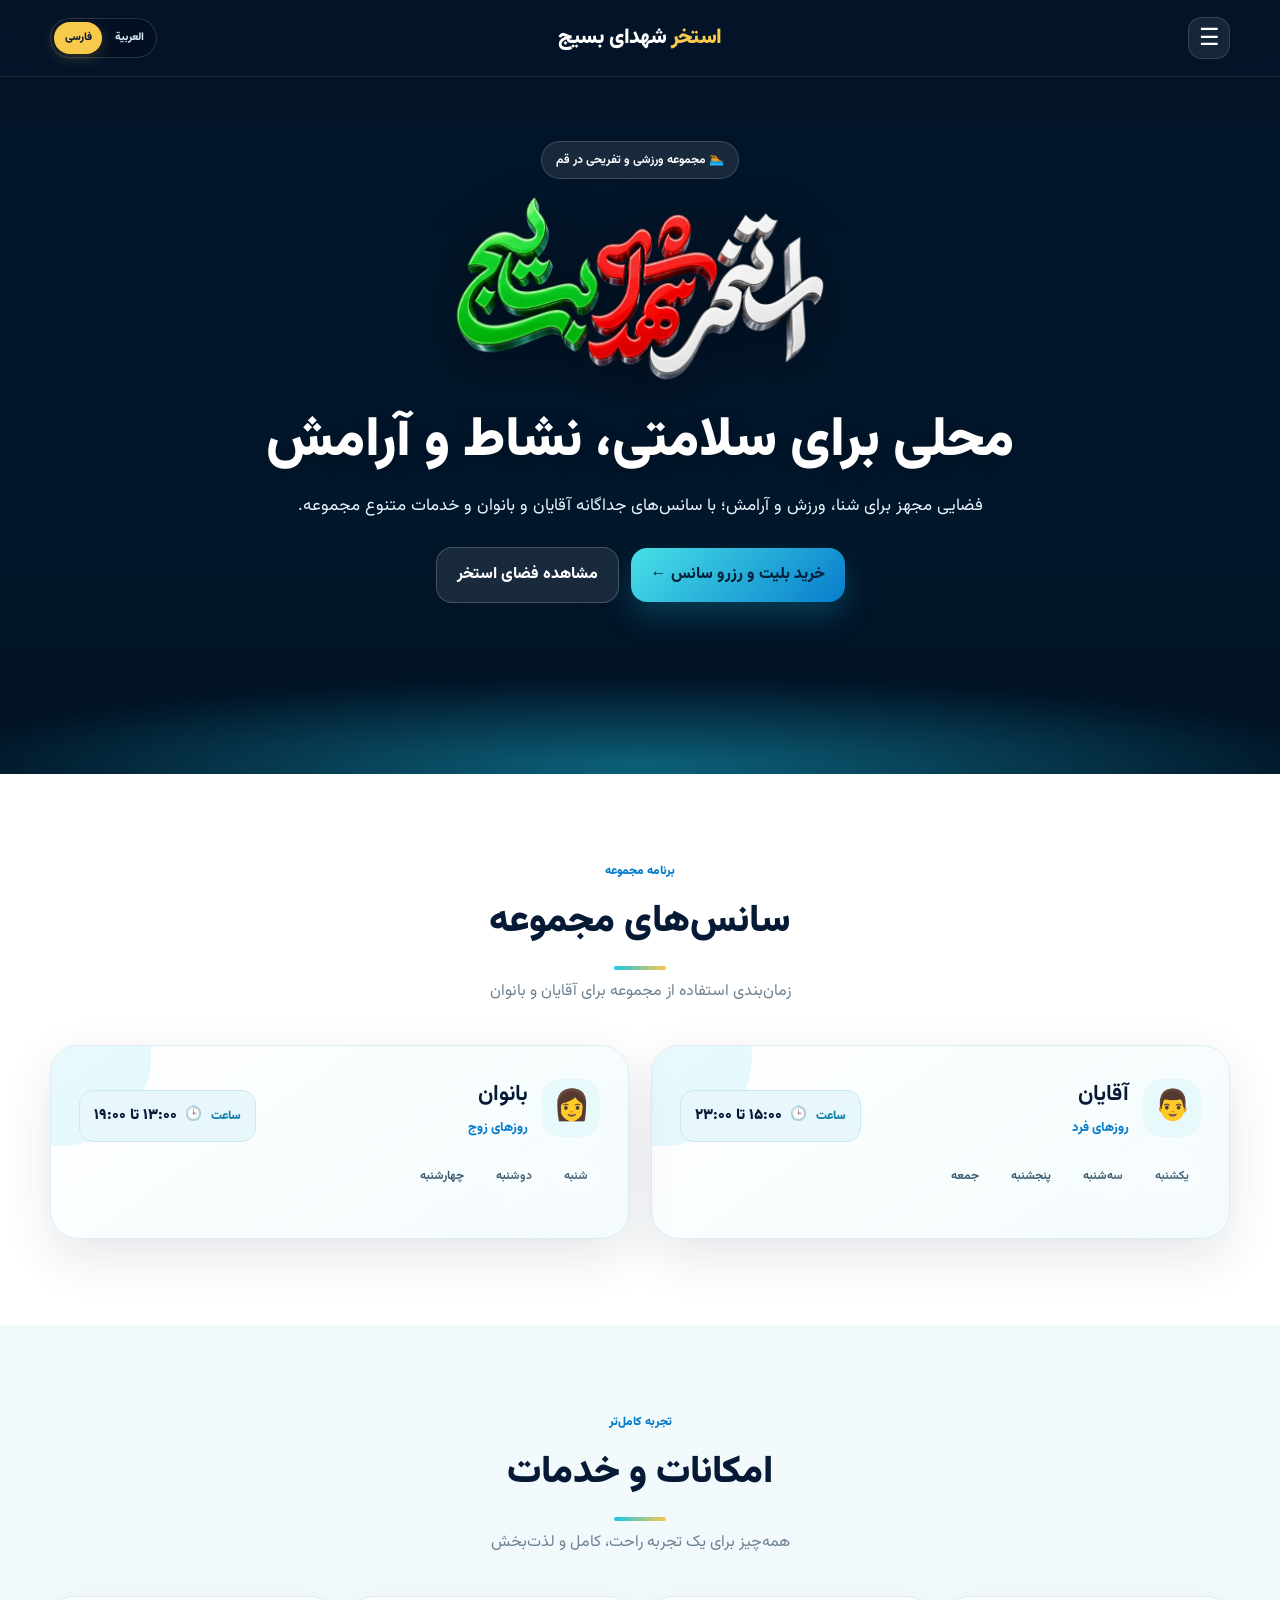
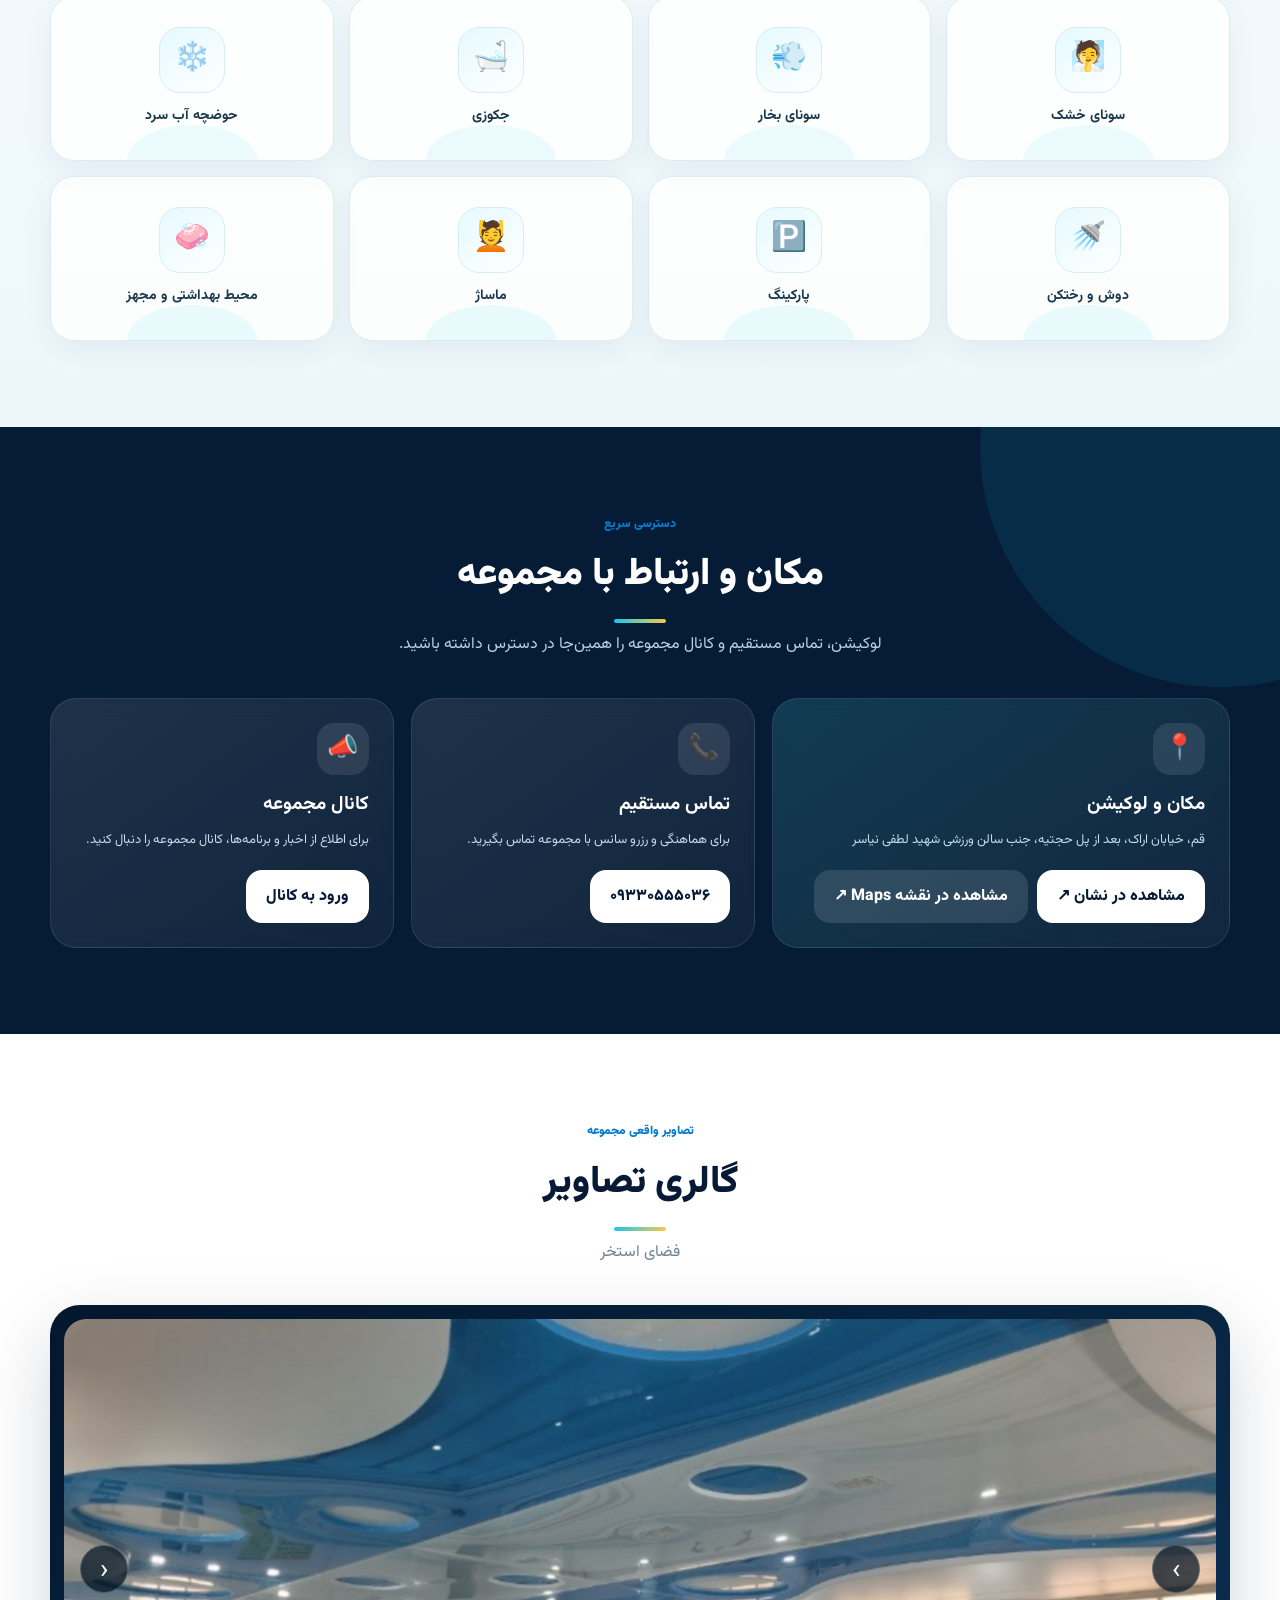
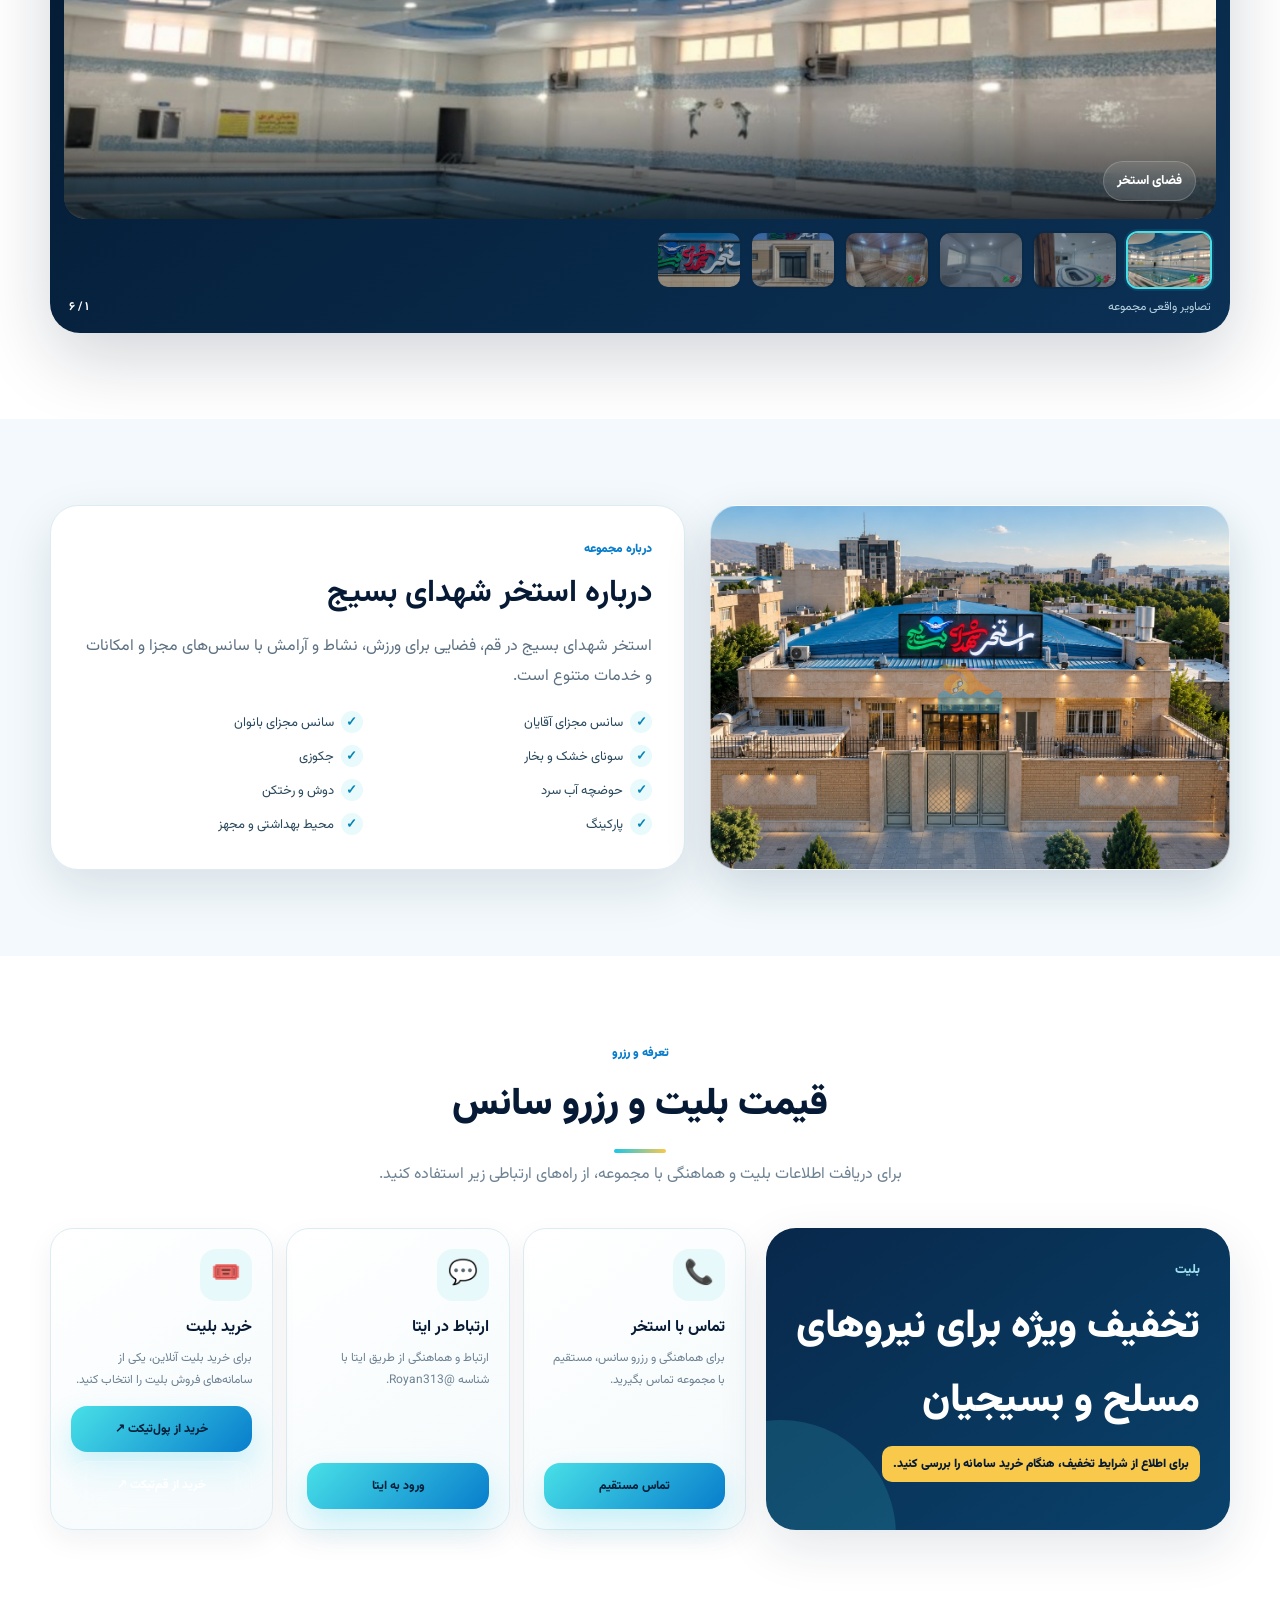
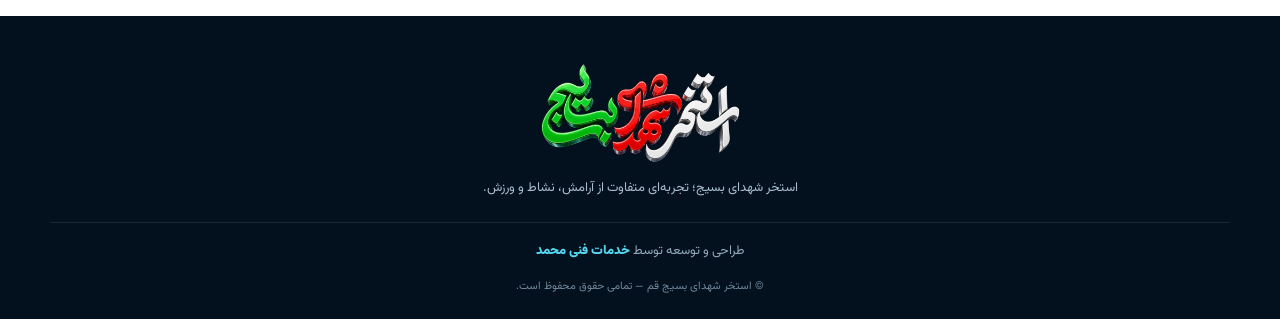
==== commit c91304a5: "Add files via upload" ====
--- a/index.html
+++ b/index.html
@@ -47,7 +47,7 @@
 /* about */
 .about{background:#f3f9fc}.about-grid{display:grid;grid-template-columns:.9fr 1.1fr;gap:25px;align-items:stretch}.about-img{min-height:350px;border-radius:28px;background-image:url("about-pool.png");background-size:cover;background-position:center;background-repeat:no-repeat;border:1px solid rgba(255,255,255,.55);display:grid;place-items:center;position:relative;overflow:hidden;box-shadow:0 18px 45px rgba(7,48,74,.16)}.about-img:before{content:"🏊";font-size:58px;opacity:.35}.about-img:after{content:"";position:absolute;inset:auto -10% -30px;height:120px;background:radial-gradient(ellipse,rgba(8,125,204,.16),transparent 70%)}.about-text{background:#fff;border:1px solid var(--line);border-radius:28px;padding:32px;box-shadow:var(--shadow)}.about-text h2{font-size:31px;color:var(--navy);margin-bottom:10px}.about-text p{color:#5d7182;margin-bottom:20px}.checks{display:grid;grid-template-columns:1fr 1fr;gap:10px}.checks div{font-size:13px;color:#29485c}.checks div:before{content:"✓";display:inline-grid;place-items:center;width:22px;height:22px;border-radius:50%;background:#e8fafb;color:#0784b5;font-weight:900;margin-left:7px}
 /* ticket */
-.tickets{background:#fff}.ticket-layout{display:grid;grid-template-columns:.8fr 1.2fr;gap:20px}.price-card{border-radius:30px;padding:30px;background:linear-gradient(145deg,#08284b,#0a426b);color:#fff;position:relative;overflow:hidden;box-shadow:var(--shadow)}.price-card:after{content:"";position:absolute;width:230px;height:230px;border-radius:50%;left:-100px;bottom:-120px;background:rgba(72,224,231,.15)}.price-label{color:#9ddfee;font-size:13px;font-weight:800}.price{font-size:40px;font-weight:900;margin:8px 0}.price small{font-size:15px;font-weight:700;color:#c7dce7}.price-note{display:inline-block;background:var(--gold);color:var(--navy);padding:7px 11px;border-radius:10px;font-size:12px;font-weight:900}.reserve-grid{display:grid;grid-template-columns:repeat(3,1fr);gap:13px}.reserve-card{border:1px solid var(--line);border-radius:23px;padding:20px;background:linear-gradient(145deg,#fff,#f4fafc);box-shadow:0 10px 28px rgba(5,39,67,.06);display:flex;flex-direction:column;justify-content:space-between}.reserve-icon{width:52px;height:52px;border-radius:16px;display:grid;place-items:center;background:#e8f9fb;font-size:24px;margin-bottom:12px}.reserve-card h3{font-size:16px;color:var(--navy)}.reserve-card p{font-size:12px;color:var(--muted);margin:5px 0 14px}.reserve-card .btn{width:100%;font-size:12px}.btn-disabled{opacity:.45;cursor:not-allowed}
+.tickets{background:#fff}.ticket-layout{display:grid;grid-template-columns:.8fr 1.2fr;gap:20px}.price-card{border-radius:30px;padding:30px;background:linear-gradient(145deg,#08284b,#0a426b);color:#fff;position:relative;overflow:hidden;box-shadow:var(--shadow)}.price-card:after{content:"";position:absolute;width:230px;height:230px;border-radius:50%;left:-100px;bottom:-120px;background:rgba(72,224,231,.15)}.price-label{color:#9ddfee;font-size:13px;font-weight:800}.price{font-size:40px;font-weight:900;margin:8px 0}.price small{font-size:15px;font-weight:700;color:#c7dce7}.price-note{display:inline-block;background:var(--gold);color:var(--navy);padding:7px 11px;border-radius:10px;font-size:12px;font-weight:900}.reserve-grid{display:grid;grid-template-columns:repeat(3,1fr);gap:13px}.reserve-card{border:1px solid var(--line);border-radius:23px;padding:20px;background:linear-gradient(145deg,#fff,#f4fafc);box-shadow:0 10px 28px rgba(5,39,67,.06);display:flex;flex-direction:column;justify-content:space-between}.reserve-icon{width:52px;height:52px;border-radius:16px;display:grid;place-items:center;background:#e8f9fb;font-size:24px;margin-bottom:12px}.reserve-card h3{font-size:16px;color:var(--navy)}.reserve-card p{font-size:12px;color:var(--muted);margin:5px 0 14px}.reserve-card .btn{width:100%;font-size:12px}.ticket-links{display:grid;gap:9px}.ticket-links .btn{width:100%;font-size:12px}.btn-disabled{opacity:.45;cursor:not-allowed}
 /* footer */
 footer{background:#03111f;color:#dceaf3;padding:48px 0 22px;text-align:center}.footer-logo{width:205px;max-width:70%;height:auto;margin:0 auto 10px;display:block}.footer-desc{color:#a9bdca;font-size:13px}.footer-dev{margin-top:22px;padding-top:16px;border-top:1px solid rgba(255,255,255,.08);font-size:13px;color:#91a8b8}.footer-dev a{color:#55d7ef;font-weight:900}.copy{margin-top:13px;color:#6f8799;font-size:11px}
 /* sessions refinement */
@@ -57,7 +57,7 @@
 @media(max-width:430px){.brand-title{font-size:15px}.nav{grid-template-columns:40px 1fr 94px}.lang-btn{min-width:40px;padding-inline:4px}.hero{min-height:570px}.hero video{object-fit:contain}.hero-logo{width:82vw}.hero h1{font-size:25px}.section-head{margin-bottom:28px}.section-head h2{font-size:25px}}
 </style>
 <script type="application/ld+json">
-{"@context":"https://schema.org","@graph":[{"@type":["HealthClub","LocalBusiness"],"@id":"https://pcmohqm-coder.github.io/pool-ticket/#business","name":"استخر شهدای بسیج","alternateName":"مسبح شهداء البسيج","url":"https://pcmohqm-coder.github.io/pool-ticket/","telephone":"+989330555036","image":"https://pcmohqm-coder.github.io/pool-ticket/social-preview.png","priceRange":"۲۵۰٬۰۰۰ تومان","address":{"@type":"PostalAddress","streetAddress":"خیابان اراک، بعد از پل حجتیه، جنب سالن ورزشی شهید لطفی نیاسر","addressLocality":"قم","addressRegion":"قم","addressCountry":"IR"},"sameAs":["https://eitaa.com/Royan313"],"areaServed":{"@type":"City","name":"قم"},"hasOfferCatalog":{"@type":"OfferCatalog","name":"خدمات و امکانات استخر شهدای بسیج","itemListElement":[{"@type":"Offer","name":"بلیت آزاد استخر","price":"250000","priceCurrency":"IRR"},{"@type":"Service","name":"سونای خشک"},{"@type":"Service","name":"سونای بخار"},{"@type":"Service","name":"جکوزی"},{"@type":"Service","name":"حوضچه آب سرد"},{"@type":"Service","name":"ماساژ"}]},"openingHoursSpecification":[{"@type":"OpeningHoursSpecification","dayOfWeek":["Sunday","Tuesday","Thursday","Friday"],"opens":"15:00","closes":"23:00"},{"@type":"OpeningHoursSpecification","dayOfWeek":["Saturday","Monday","Wednesday"],"opens":"13:00","closes":"19:00"}]},{"@type":"WebSite","url":"https://pcmohqm-coder.github.io/pool-ticket/","name":"استخر شهدای بسیج","inLanguage":["fa-IR","ar"]}]}
+{"@context":"https://schema.org","@graph":[{"@type":["HealthClub","LocalBusiness"],"@id":"https://pcmohqm-coder.github.io/pool-ticket/#business","name":"استخر شهدای بسیج","alternateName":"مسبح شهداء البسيج","url":"https://pcmohqm-coder.github.io/pool-ticket/","telephone":"+989330555036","image":"https://pcmohqm-coder.github.io/pool-ticket/social-preview.png","address":{"@type":"PostalAddress","streetAddress":"خیابان اراک، بعد از پل حجتیه، جنب سالن ورزشی شهید لطفی نیاسر","addressLocality":"قم","addressRegion":"قم","addressCountry":"IR"},"sameAs":["https://eitaa.com/Royan313"],"areaServed":{"@type":"City","name":"قم"},"hasOfferCatalog":{"@type":"OfferCatalog","name":"خدمات و امکانات استخر شهدای بسیج","itemListElement":[{"@type":"Service","name":"سونای خشک"},{"@type":"Service","name":"سونای بخار"},{"@type":"Service","name":"جکوزی"},{"@type":"Service","name":"حوضچه آب سرد"},{"@type":"Service","name":"ماساژ"}]},"openingHoursSpecification":[{"@type":"OpeningHoursSpecification","dayOfWeek":["Sunday","Tuesday","Thursday","Friday"],"opens":"15:00","closes":"23:00"},{"@type":"OpeningHoursSpecification","dayOfWeek":["Saturday","Monday","Wednesday"],"opens":"13:00","closes":"19:00"}]},{"@type":"WebSite","url":"https://pcmohqm-coder.github.io/pool-ticket/","name":"استخر شهدای بسیج","inLanguage":["fa-IR","ar"]}]}
 </script>
 </head>
 <body>
@@ -83,7 +83,7 @@
 <div class="slide"><img src="gallery-1.jpg" alt="فضای داخلی استخر شهدای بسیج" loading="eager"><div class="slide-caption" data-i18n="gallery_caption">فضای استخر</div></div><div class="slide"><img src="gallery-2.jpg" alt="جکوزی استخر شهدای بسیج" loading="lazy"><div class="slide-caption" data-i18n="gallery_caption">فضای استخر</div></div><div class="slide"><img src="gallery-3.jpg" alt="حوضچه آب استخر شهدای بسیج" loading="lazy"><div class="slide-caption" data-i18n="gallery_caption">فضای استخر</div></div><div class="slide"><img src="gallery-4.jpg" alt="سونای خشک استخر شهدای بسیج" loading="lazy"><div class="slide-caption" data-i18n="gallery_caption">فضای استخر</div></div><div class="slide"><img src="gallery-5.png" alt="ورودی استخر شهدای بسیج" loading="lazy"><div class="slide-caption" data-i18n="gallery_caption">فضای استخر</div></div><div class="slide"><img src="gallery-6.png" alt="تابلوی استخر شهدای بسیج" loading="lazy"><div class="slide-caption" data-i18n="gallery_caption">فضای استخر</div></div>
 </div><button class="slider-btn prev" id="prev" type="button" aria-label="تصویر بعدی">›</button><button class="slider-btn next" id="next" type="button" aria-label="تصویر قبلی">‹</button></div><div class="thumbs" id="thumbs"></div><div class="gallery-meta"><span data-i18n="gallery_real">تصاویر واقعی مجموعه</span><strong id="counter">۱ / ۶</strong></div></div></div></section>
 <section class="about" id="about"><div class="container about-grid"><div class="about-img" aria-label="جای تصویر درباره استخر"></div><div class="about-text"><div class="eyebrow" data-i18n="about_eyebrow">درباره مجموعه</div><h2 data-i18n="about_title">درباره استخر شهدای بسیج</h2><p data-i18n="about_desc">استخر شهدای بسیج در قم، فضایی برای ورزش، نشاط و آرامش با سانس‌های مجزا و امکانات و خدمات متنوع است.</p><div class="checks"><div data-i18n="check_men">سانس مجزای آقایان</div><div data-i18n="check_women">سانس مجزای بانوان</div><div data-i18n="check_sauna">سونای خشک و بخار</div><div data-i18n="check_jacuzzi">جکوزی</div><div data-i18n="check_cold">حوضچه آب سرد</div><div data-i18n="check_shower">دوش و رختکن</div><div data-i18n="check_parking">پارکینگ</div><div data-i18n="check_hygiene">محیط بهداشتی و مجهز</div></div></div></div></section>
-<section class="tickets" id="tickets"><div class="container"><div class="section-head"><div class="eyebrow" data-i18n="tickets_eyebrow">تعرفه و رزرو</div><h2 data-i18n="tickets_title">قیمت بلیت و رزرو سانس</h2><p data-i18n="tickets_desc">سانس را انتخاب کنید و برای هماهنگی از یکی از راه‌های زیر اقدام کنید.</p></div><div class="ticket-layout"><article class="price-card"><div class="price-label" data-i18n="price_label">بلیت آزاد</div><div class="price">۲۵۰٬۰۰۰ <small data-i18n="price_unit">تومان</small></div><span class="price-note" data-i18n="price_note">قیمت فعلی بلیت آزاد</span></article><div class="reserve-grid"><article class="reserve-card"><div><div class="reserve-icon">📞</div><h3 data-i18n="reserve_contact_title">تماس با استخر</h3><p data-i18n="reserve_contact_desc">برای هماهنگی و رزرو سانس، مستقیم با مجموعه تماس بگیرید.</p></div><a class="btn btn-primary" data-i18n="reserve_contact_btn" href="tel:09330555036">تماس مستقیم</a></article><article class="reserve-card"><div><div class="reserve-icon">💬</div><h3 data-i18n="reserve_eitaa_title">ارتباط در ایتا</h3><p data-i18n="reserve_eitaa_desc">ارتباط و هماهنگی از طریق ایتا با شناسه @Royan313.</p></div><a class="btn btn-primary" data-i18n="reserve_eitaa_btn" href="https://eitaa.com/Royan313" target="_blank" rel="noopener">ورود به ایتا</a></article><article class="reserve-card"><div><div class="reserve-icon">💳</div><h3 data-i18n="reserve_payment_title">لینک پرداخت</h3><p data-i18n="reserve_payment_desc">لینک پرداخت آنلاین پس از دریافت آدرس نهایی فعال می‌شود.</p></div><a class="btn btn-primary btn-disabled" data-i18n="reserve_payment_btn" href="#" aria-disabled="true" onclick="return false;">لینک پرداخت</a></article></div></div></div></section>
+<section class="tickets" id="tickets"><div class="container"><div class="section-head"><div class="eyebrow" data-i18n="tickets_eyebrow">تعرفه و رزرو</div><h2 data-i18n="tickets_title">قیمت بلیت و رزرو سانس</h2><p data-i18n="tickets_desc">سانس را انتخاب کنید و برای هماهنگی از یکی از راه‌های زیر اقدام کنید.</p></div><div class="ticket-layout"><article class="price-card"><div class="price-label" data-i18n="price_label">بلیت آزاد</div><div class="price special-offer" data-i18n="price_special">تخفیف ویژه برای نیروهای مسلح و بسیجیان</div><span class="price-note" data-i18n="price_note">برای اطلاع از شرایط تخفیف، هنگام خرید سامانه را بررسی کنید.</span></article><div class="reserve-grid"><article class="reserve-card"><div><div class="reserve-icon">📞</div><h3 data-i18n="reserve_contact_title">تماس با استخر</h3><p data-i18n="reserve_contact_desc">برای هماهنگی و رزرو سانس، مستقیم با مجموعه تماس بگیرید.</p></div><a class="btn btn-primary" data-i18n="reserve_contact_btn" href="tel:09330555036">تماس مستقیم</a></article><article class="reserve-card"><div><div class="reserve-icon">💬</div><h3 data-i18n="reserve_eitaa_title">ارتباط در ایتا</h3><p data-i18n="reserve_eitaa_desc">ارتباط و هماهنگی از طریق ایتا با شناسه @Royan313.</p></div><a class="btn btn-primary" data-i18n="reserve_eitaa_btn" href="https://eitaa.com/Royan313" target="_blank" rel="noopener">ورود به ایتا</a></article><article class="reserve-card"><div><div class="reserve-icon">🎟️</div><h3 data-i18n="reserve_payment_title">خرید بلیت</h3><p data-i18n="reserve_payment_desc">برای خرید بلیت آنلاین، یکی از سامانه‌های فروش بلیت را انتخاب کنید.</p></div><div class="ticket-links"><a class="btn btn-primary" data-i18n="reserve_poolticket_btn" href="https://www.poolticket.org/pool/shohadayebasijqom" target="_blank" rel="noopener">خرید از پول‌تیکت ↗</a><a class="btn btn-ghost" data-i18n="reserve_qomticket_btn" href="https://www.qomticket.com/%D8%A7%D8%B3%D8%AA%D8%AE%D8%B1-%D8%B4%D9%87%D8%AF%D8%A7%DB%8C-%D8%A8%D8%B3%DB%8C%D8%AC-%D9%82%D9%85" target="_blank" rel="noopener">خرید از قم‌تیکت ↗</a></div></article></div></div></div></section>
 </main>
 <footer><div class="container"><img class="footer-logo" src="typography.png" alt="لوگوی استخر شهدای بسیج" loading="lazy"><p class="footer-desc" data-i18n="footer_desc">استخر شهدای بسیج؛ تجربه‌ای متفاوت از آرامش، نشاط و ورزش.</p><div class="footer-dev"><span data-i18n="footer_dev_prefix">طراحی و توسعه توسط </span><a href="https://pcmohqm-coder.github.io/pcmohqm/" target="_blank" rel="noopener" data-i18n="footer_dev_link">خدمات فنی محمد</a></div><div class="copy" data-i18n="copyright">© استخر شهدای بسیج قم — تمامی حقوق محفوظ است.</div></div></footer>
 <script>
@@ -95,8 +95,8 @@
 document.getElementById('prev').onclick=()=>go(current+1);document.getElementById('next').onclick=()=>go(current-1);function startAuto(){clearInterval(auto);auto=setInterval(()=>go(current+1),5500)}startAuto();document.getElementById('slider').addEventListener('mouseenter',()=>clearInterval(auto));document.getElementById('slider').addEventListener('mouseleave',startAuto);
 let sx=0;document.getElementById('slider').addEventListener('touchstart',e=>sx=e.changedTouches[0].clientX,{passive:true});document.getElementById('slider').addEventListener('touchend',e=>{const dx=e.changedTouches[0].clientX-sx;if(Math.abs(dx)>45)go(current+(dx<0?1:-1));},{passive:true});
 const translations={
-fa:{brand:'استخر شهدای بسیج',nav_home:'صفحه اصلی',nav_sessions:'سانس‌ها',nav_facilities:'امکانات',nav_contact:'مکان و ارتباط',nav_gallery:'گالری تصاویر',nav_about:'درباره مجموعه',nav_tickets:'قیمت و رزرو',hero_kicker:'🏊 مجموعه ورزشی و تفریحی در قم',hero_title:'محلی برای سلامتی، نشاط و آرامش',hero_desc:'فضایی مجهز برای شنا، ورزش و آرامش؛ با سانس‌های جداگانه آقایان و بانوان و خدمات متنوع مجموعه.',hero_cta:'خرید بلیت و رزرو سانس ←',hero_play:'مشاهده فضای استخر',sessions_eyebrow:'برنامه مجموعه',sessions_title:'سانس‌های مجموعه',sessions_desc:'زمان‌بندی استفاده از مجموعه برای آقایان و بانوان',men_title:'آقایان',men_days:'روزهای فرد',men_d1:'یکشنبه',men_d2:'سه‌شنبه',men_d3:'پنجشنبه',men_d4:'جمعه',men_time:'۱۵:۰۰ تا ۲۳:۰۰',time_label:'ساعت',women_title:'بانوان',women_days:'روزهای زوج',women_d1:'شنبه',women_d2:'دوشنبه',women_d3:'چهارشنبه',women_time:'۱۳:۰۰ تا ۱۹:۰۰',fac_eyebrow:'تجربه کامل‌تر',fac_title:'امکانات و خدمات',fac_desc:'همه‌چیز برای یک تجربه راحت، کامل و لذت‌بخش',fac_dry:'سونای خشک',fac_steam:'سونای بخار',fac_jacuzzi:'جکوزی',fac_cold:'حوضچه آب سرد',fac_shower:'دوش و رختکن',fac_parking:'پارکینگ',fac_massage:'ماساژ',fac_hygiene:'محیط بهداشتی و مجهز',contact_eyebrow:'دسترسی سریع',contact_title:'مکان و ارتباط با مجموعه',contact_desc:'لوکیشن، تماس مستقیم و کانال مجموعه را همین‌جا در دسترس داشته باشید.',location_title:'مکان و لوکیشن',address:'قم، خیابان اراک، بعد از پل حجتیه، جنب سالن ورزشی شهید لطفی نیاسر',map_neshan:'مشاهده در نشان ↗',map_maps:'مشاهده در نقشه Maps ↗',call_title:'تماس مستقیم',call_desc:'برای هماهنگی و رزرو سانس با مجموعه تماس بگیرید.',call_btn:'۰۹۳۳۰۵۵۵۰۳۶',channel_title:'کانال مجموعه',channel_desc:'برای اطلاع از اخبار و برنامه‌ها، کانال مجموعه را دنبال کنید.',channel_btn:'ورود به کانال',gallery_eyebrow:'تصاویر واقعی مجموعه',gallery_title:'گالری تصاویر',gallery_desc:'فضای استخر',gallery_caption:'فضای استخر',gallery_real:'تصاویر واقعی مجموعه',about_eyebrow:'درباره مجموعه',about_title:'درباره استخر شهدای بسیج',about_desc:'استخر شهدای بسیج در قم، فضایی برای ورزش، نشاط و آرامش با سانس‌های مجزا و امکانات و خدمات متنوع است.',check_men:'سانس مجزای آقایان',check_women:'سانس مجزای بانوان',check_sauna:'سونای خشک و بخار',check_jacuzzi:'جکوزی',check_cold:'حوضچه آب سرد',check_shower:'دوش و رختکن',check_parking:'پارکینگ',check_hygiene:'محیط بهداشتی و مجهز',tickets_eyebrow:'تعرفه و رزرو',tickets_title:'قیمت بلیت و رزرو سانس',tickets_desc:'برای دریافت اطلاعات بلیت و هماهنگی با مجموعه، از راه‌های ارتباطی زیر استفاده کنید.',price_label:'بلیت آزاد',price_unit:'تومان',price_note:'قیمت فعلی بلیت آزاد',reserve_contact_title:'تماس با استخر',reserve_contact_desc:'برای هماهنگی و رزرو سانس، مستقیم با مجموعه تماس بگیرید.',reserve_contact_btn:'تماس مستقیم',reserve_eitaa_title:'ارتباط در ایتا',reserve_eitaa_desc:'ارتباط و هماهنگی از طریق ایتا با شناسه @Royan313.',reserve_eitaa_btn:'ورود به ایتا',reserve_payment_title:'لینک پرداخت',reserve_payment_desc:'لینک پرداخت آنلاین پس از دریافت آدرس نهایی فعال می‌شود.',reserve_payment_btn:'لینک پرداخت',footer_desc:'استخر شهدای بسیج؛ تجربه‌ای متفاوت از آرامش، نشاط و ورزش.',footer_dev_prefix:'طراحی و توسعه توسط ',footer_dev_link:'خدمات فنی محمد',copyright:'© استخر شهدای بسیج قم — تمامی حقوق محفوظ است.'},
-ar:{brand:'مسبح شهداء البسيج',nav_home:'الرئيسية',nav_sessions:'المواعيد',nav_facilities:'المرافق',nav_contact:'الموقع والتواصل',nav_gallery:'معرض الصور',nav_about:'عن المسبح',nav_tickets:'السعر والحجز',hero_kicker:'🏊 مجمع رياضي وترفيهي في قم',hero_title:'مكان للصحة والنشاط والراحة',hero_desc:'مساحة مجهزة للسباحة والرياضة والاسترخاء، مع أوقات منفصلة للرجال والنساء وخدمات متنوعة.',hero_cta:'شراء التذكرة وحجز الموعد ←',hero_play:'مشاهدة المسبح',sessions_eyebrow:'برنامج المجمع',sessions_title:'مواعيد السباحة',sessions_desc:'جدول استخدام المسبح للرجال والنساء',men_title:'الرجال',men_days:'الأيام الفردية',men_d1:'الأحد',men_d2:'الثلاثاء',men_d3:'الخميس',men_d4:'الجمعة',men_time:'۱۵:۰۰ إلى ۲۳:۰۰',women_title:'النساء',women_days:'الأيام الزوجية',women_d1:'السبت',women_d2:'الاثنين',women_d3:'الأربعاء',women_time:'۱۳:۰۰ إلى ۱۹:۰۰',fac_eyebrow:'تجربة متكاملة',fac_title:'المرافق والخدمات',fac_desc:'كل ما تحتاجه لتجربة مريحة ومتكاملة',fac_dry:'ساونا جافة',fac_steam:'ساونا بخار',fac_jacuzzi:'جاكوزي',fac_cold:'حوض ماء بارد',fac_shower:'دُش وغرف تبديل الملابس',fac_parking:'موقف سيارات',fac_massage:'تدليك',fac_hygiene:'بيئة صحية ومجهزة',contact_eyebrow:'وصول سريع',contact_title:'الموقع والتواصل مع المجمع',contact_desc:'الوصول إلى الموقع والاتصال المباشر وقناة المجمع من مكان واحد.',location_title:'الموقع والعنوان',address:'قم، شارع أراك، بعد جسر حجتيه، بجانب الصالة الرياضية الشهيد لطفي نياسر',map_neshan:'عرض في نشان ↗',map_maps:'عرض في خرائط Maps ↗',call_title:'اتصال مباشر',call_desc:'للتنسيق وحجز الموعد، اتصل بالمجمع مباشرة.',call_btn:'۰۹۳۳۰۵۵۵۰۳۶',channel_title:'قناة المجمع',channel_desc:'تابع قناة المجمع لمعرفة الأخبار والبرامج.',channel_btn:'الدخول إلى القناة',gallery_eyebrow:'صور حقيقية للمجمع',gallery_title:'معرض الصور',gallery_desc:'فضاء المسبح',gallery_caption:'فضاء المسبح',gallery_real:'صور حقيقية للمجمع',about_eyebrow:'عن المجمع',about_title:'عن مسبح شهداء البسيج',about_desc:'مسبح شهداء البسيج في قم هو مساحة للرياضة والنشاط والاسترخاء، مع أوقات منفصلة ومرافق وخدمات متنوعة.',check_men:'موعد مخصص للرجال',check_women:'موعد مخصص للنساء',check_sauna:'ساونا جافة وبخار',check_jacuzzi:'جاكوزي',check_cold:'حوض ماء بارد',check_shower:'دُش وغرف تبديل الملابس',check_parking:'موقف سيارات',check_hygiene:'بيئة صحية ومجهزة',tickets_eyebrow:'السعر والحجز',tickets_title:'سعر التذكرة وحجز الموعد',tickets_desc:'للاستفسار عن التذكرة والتنسيق مع المجمع، استخدم إحدى طرق التواصل التالية.',price_label:'التذكرة العادية',price_unit:'تومان',price_note:'السعر الحالي للتذكرة العادية',reserve_contact_title:'الاتصال بالمسبح',reserve_contact_desc:'للتنسيق وحجز الموعد، اتصل بالمجمع مباشرة.',reserve_contact_btn:'اتصال مباشر',reserve_eitaa_title:'التواصل عبر إيتا',reserve_eitaa_desc:'للتواصل والتنسيق عبر إيتا: @Royan313.',reserve_eitaa_btn:'الدخول إلى إيتا',reserve_payment_title:'رابط الدفع',reserve_payment_desc:'سيتم تفعيل رابط الدفع الإلكتروني بعد استلام الرابط النهائي.',reserve_payment_btn:'رابط الدفع',footer_desc:'مسبح شهداء البسيج؛ تجربة مختلفة من الراحة والنشاط والرياضة.',footer_dev_prefix:'تصميم وتطوير بواسطة ',footer_dev_link:'خدمات فنی محمد',copyright:'© مسبح شهداء البسيج في قم — جميع الحقوق محفوظة.'}};
+fa:{brand:'استخر شهدای بسیج',nav_home:'صفحه اصلی',nav_sessions:'سانس‌ها',nav_facilities:'امکانات',nav_contact:'مکان و ارتباط',nav_gallery:'گالری تصاویر',nav_about:'درباره مجموعه',nav_tickets:'قیمت و رزرو',hero_kicker:'🏊 مجموعه ورزشی و تفریحی در قم',hero_title:'محلی برای سلامتی، نشاط و آرامش',hero_desc:'فضایی مجهز برای شنا، ورزش و آرامش؛ با سانس‌های جداگانه آقایان و بانوان و خدمات متنوع مجموعه.',hero_cta:'خرید بلیت و رزرو سانس ←',hero_play:'مشاهده فضای استخر',sessions_eyebrow:'برنامه مجموعه',sessions_title:'سانس‌های مجموعه',sessions_desc:'زمان‌بندی استفاده از مجموعه برای آقایان و بانوان',men_title:'آقایان',men_days:'روزهای فرد',men_d1:'یکشنبه',men_d2:'سه‌شنبه',men_d3:'پنجشنبه',men_d4:'جمعه',men_time:'۱۵:۰۰ تا ۲۳:۰۰',time_label:'ساعت',women_title:'بانوان',women_days:'روزهای زوج',women_d1:'شنبه',women_d2:'دوشنبه',women_d3:'چهارشنبه',women_time:'۱۳:۰۰ تا ۱۹:۰۰',fac_eyebrow:'تجربه کامل‌تر',fac_title:'امکانات و خدمات',fac_desc:'همه‌چیز برای یک تجربه راحت، کامل و لذت‌بخش',fac_dry:'سونای خشک',fac_steam:'سونای بخار',fac_jacuzzi:'جکوزی',fac_cold:'حوضچه آب سرد',fac_shower:'دوش و رختکن',fac_parking:'پارکینگ',fac_massage:'ماساژ',fac_hygiene:'محیط بهداشتی و مجهز',contact_eyebrow:'دسترسی سریع',contact_title:'مکان و ارتباط با مجموعه',contact_desc:'لوکیشن، تماس مستقیم و کانال مجموعه را همین‌جا در دسترس داشته باشید.',location_title:'مکان و لوکیشن',address:'قم، خیابان اراک، بعد از پل حجتیه، جنب سالن ورزشی شهید لطفی نیاسر',map_neshan:'مشاهده در نشان ↗',map_maps:'مشاهده در نقشه Maps ↗',call_title:'تماس مستقیم',call_desc:'برای هماهنگی و رزرو سانس با مجموعه تماس بگیرید.',call_btn:'۰۹۳۳۰۵۵۵۰۳۶',channel_title:'کانال مجموعه',channel_desc:'برای اطلاع از اخبار و برنامه‌ها، کانال مجموعه را دنبال کنید.',channel_btn:'ورود به کانال',gallery_eyebrow:'تصاویر واقعی مجموعه',gallery_title:'گالری تصاویر',gallery_desc:'فضای استخر',gallery_caption:'فضای استخر',gallery_real:'تصاویر واقعی مجموعه',about_eyebrow:'درباره مجموعه',about_title:'درباره استخر شهدای بسیج',about_desc:'استخر شهدای بسیج در قم، فضایی برای ورزش، نشاط و آرامش با سانس‌های مجزا و امکانات و خدمات متنوع است.',check_men:'سانس مجزای آقایان',check_women:'سانس مجزای بانوان',check_sauna:'سونای خشک و بخار',check_jacuzzi:'جکوزی',check_cold:'حوضچه آب سرد',check_shower:'دوش و رختکن',check_parking:'پارکینگ',check_hygiene:'محیط بهداشتی و مجهز',tickets_eyebrow:'تعرفه و رزرو',tickets_title:'قیمت بلیت و رزرو سانس',tickets_desc:'برای دریافت اطلاعات بلیت و هماهنگی با مجموعه، از راه‌های ارتباطی زیر استفاده کنید.',price_label:'بلیت',price_unit:'',price_note:'برای اطلاع از شرایط تخفیف، هنگام خرید سامانه را بررسی کنید.',price_special:'تخفیف ویژه برای نیروهای مسلح و بسیجیان',reserve_contact_title:'تماس با استخر',reserve_contact_desc:'برای هماهنگی و رزرو سانس، مستقیم با مجموعه تماس بگیرید.',reserve_contact_btn:'تماس مستقیم',reserve_eitaa_title:'ارتباط در ایتا',reserve_eitaa_desc:'ارتباط و هماهنگی از طریق ایتا با شناسه @Royan313.',reserve_eitaa_btn:'ورود به ایتا',reserve_payment_title:'خرید بلیت',reserve_payment_desc:'برای خرید بلیت آنلاین، یکی از سامانه‌های فروش بلیت را انتخاب کنید.',reserve_poolticket_btn:'خرید از پول‌تیکت ↗',reserve_qomticket_btn:'خرید از قم‌تیکت ↗',footer_desc:'استخر شهدای بسیج؛ تجربه‌ای متفاوت از آرامش، نشاط و ورزش.',footer_dev_prefix:'طراحی و توسعه توسط ',footer_dev_link:'خدمات فنی محمد',copyright:'© استخر شهدای بسیج قم — تمامی حقوق محفوظ است.'},
+ar:{brand:'مسبح شهداء البسيج',nav_home:'الرئيسية',nav_sessions:'المواعيد',nav_facilities:'المرافق',nav_contact:'الموقع والتواصل',nav_gallery:'معرض الصور',nav_about:'عن المسبح',nav_tickets:'السعر والحجز',hero_kicker:'🏊 مجمع رياضي وترفيهي في قم',hero_title:'مكان للصحة والنشاط والراحة',hero_desc:'مساحة مجهزة للسباحة والرياضة والاسترخاء، مع أوقات منفصلة للرجال والنساء وخدمات متنوعة.',hero_cta:'شراء التذكرة وحجز الموعد ←',hero_play:'مشاهدة المسبح',sessions_eyebrow:'برنامج المجمع',sessions_title:'مواعيد السباحة',sessions_desc:'جدول استخدام المسبح للرجال والنساء',men_title:'الرجال',men_days:'الأيام الفردية',men_d1:'الأحد',men_d2:'الثلاثاء',men_d3:'الخميس',men_d4:'الجمعة',men_time:'۱۵:۰۰ إلى ۲۳:۰۰',women_title:'النساء',women_days:'الأيام الزوجية',women_d1:'السبت',women_d2:'الاثنين',women_d3:'الأربعاء',women_time:'۱۳:۰۰ إلى ۱۹:۰۰',fac_eyebrow:'تجربة متكاملة',fac_title:'المرافق والخدمات',fac_desc:'كل ما تحتاجه لتجربة مريحة ومتكاملة',fac_dry:'ساونا جافة',fac_steam:'ساونا بخار',fac_jacuzzi:'جاكوزي',fac_cold:'حوض ماء بارد',fac_shower:'دُش وغرف تبديل الملابس',fac_parking:'موقف سيارات',fac_massage:'تدليك',fac_hygiene:'بيئة صحية ومجهزة',contact_eyebrow:'وصول سريع',contact_title:'الموقع والتواصل مع المجمع',contact_desc:'الوصول إلى الموقع والاتصال المباشر وقناة المجمع من مكان واحد.',location_title:'الموقع والعنوان',address:'قم، شارع أراك، بعد جسر حجتيه، بجانب الصالة الرياضية الشهيد لطفي نياسر',map_neshan:'عرض في نشان ↗',map_maps:'عرض في خرائط Maps ↗',call_title:'اتصال مباشر',call_desc:'للتنسيق وحجز الموعد، اتصل بالمجمع مباشرة.',call_btn:'۰۹۳۳۰۵۵۵۰۳۶',channel_title:'قناة المجمع',channel_desc:'تابع قناة المجمع لمعرفة الأخبار والبرامج.',channel_btn:'الدخول إلى القناة',gallery_eyebrow:'صور حقيقية للمجمع',gallery_title:'معرض الصور',gallery_desc:'فضاء المسبح',gallery_caption:'فضاء المسبح',gallery_real:'صور حقيقية للمجمع',about_eyebrow:'عن المجمع',about_title:'عن مسبح شهداء البسيج',about_desc:'مسبح شهداء البسيج في قم هو مساحة للرياضة والنشاط والاسترخاء، مع أوقات منفصلة ومرافق وخدمات متنوعة.',check_men:'موعد مخصص للرجال',check_women:'موعد مخصص للنساء',check_sauna:'ساونا جافة وبخار',check_jacuzzi:'جاكوزي',check_cold:'حوض ماء بارد',check_shower:'دُش وغرف تبديل الملابس',check_parking:'موقف سيارات',check_hygiene:'بيئة صحية ومجهزة',tickets_eyebrow:'السعر والحجز',tickets_title:'سعر التذكرة وحجز الموعد',tickets_desc:'للاستفسار عن التذكرة والتنسيق مع المجمع، استخدم إحدى طرق التواصل التالية.',price_label:'التذكرة',price_unit:'',price_note:'للاطلاع على شروط الخصم، راجع المنصة أثناء الشراء.',price_special:'خصم خاص لأفراد القوات المسلحة وأعضاء البسيج',reserve_contact_title:'الاتصال بالمسبح',reserve_contact_desc:'للتنسيق وحجز الموعد، اتصل بالمجمع مباشرة.',reserve_contact_btn:'اتصال مباشر',reserve_eitaa_title:'التواصل عبر إيتا',reserve_eitaa_desc:'للتواصل والتنسيق عبر إيتا: @Royan313.',reserve_eitaa_btn:'الدخول إلى إيتا',reserve_payment_title:'شراء التذكرة',reserve_payment_desc:'لشراء التذكرة إلكترونياً، اختر إحدى منصات بيع التذاكر.',reserve_poolticket_btn:'الشراء من PoolTicket ↗',reserve_qomticket_btn:'الشراء من QomTicket ↗',footer_desc:'مسبح شهداء البسيج؛ تجربة مختلفة من الراحة والنشاط والرياضة.',footer_dev_prefix:'تصميم وتطوير بواسطة ',footer_dev_link:'خدمات فنی محمد',copyright:'© مسبح شهداء البسيج في قم — جميع الحقوق محفوظة.'}};
 function applyLanguage(lang){const t=translations[lang]||translations.fa;document.documentElement.lang=lang;document.documentElement.dir='rtl';document.querySelectorAll('[data-i18n]').forEach(el=>{const k=el.dataset.i18n;if(t[k]!==undefined)el.textContent=t[k]});document.title=lang==='ar'?'مسبح شهداء البسيج | قم | المواعيد والتذاكر والحجز':'استخر شهدای بسیج | قم | سانس، بلیت و رزرو';const desc=document.querySelector('meta[name="description"]');if(desc)desc.content=lang==='ar'?'مسبح شهداء البسيج في قم؛ المواعيد والمرافق والخدمات وأسعار التذاكر والحجز وطرق التواصل.':'استخر شهدای بسیج قم؛ سانس آقایان و بانوان، قیمت بلیت، امکانات و خدمات، رزرو سانس، آدرس و راه‌های ارتباطی.';document.querySelectorAll('.lang-btn').forEach(b=>b.classList.toggle('active',b.dataset.lang===lang));try{localStorage.setItem('poolLang',lang)}catch(e){}try{history.replaceState(null,'',lang==='ar'?'?lang=ar':'?lang=fa')}catch(e){}}
 document.querySelectorAll('.lang-btn').forEach(b=>b.addEventListener('click',e=>{e.preventDefault();e.stopPropagation();applyLanguage(b.dataset.lang)}));let saved=new URLSearchParams(location.search).get('lang');if(saved!=='fa'&&saved!=='ar'){try{saved=localStorage.getItem('poolLang')||'fa'}catch(e){saved='fa'}}applyLanguage(saved);
 </script>
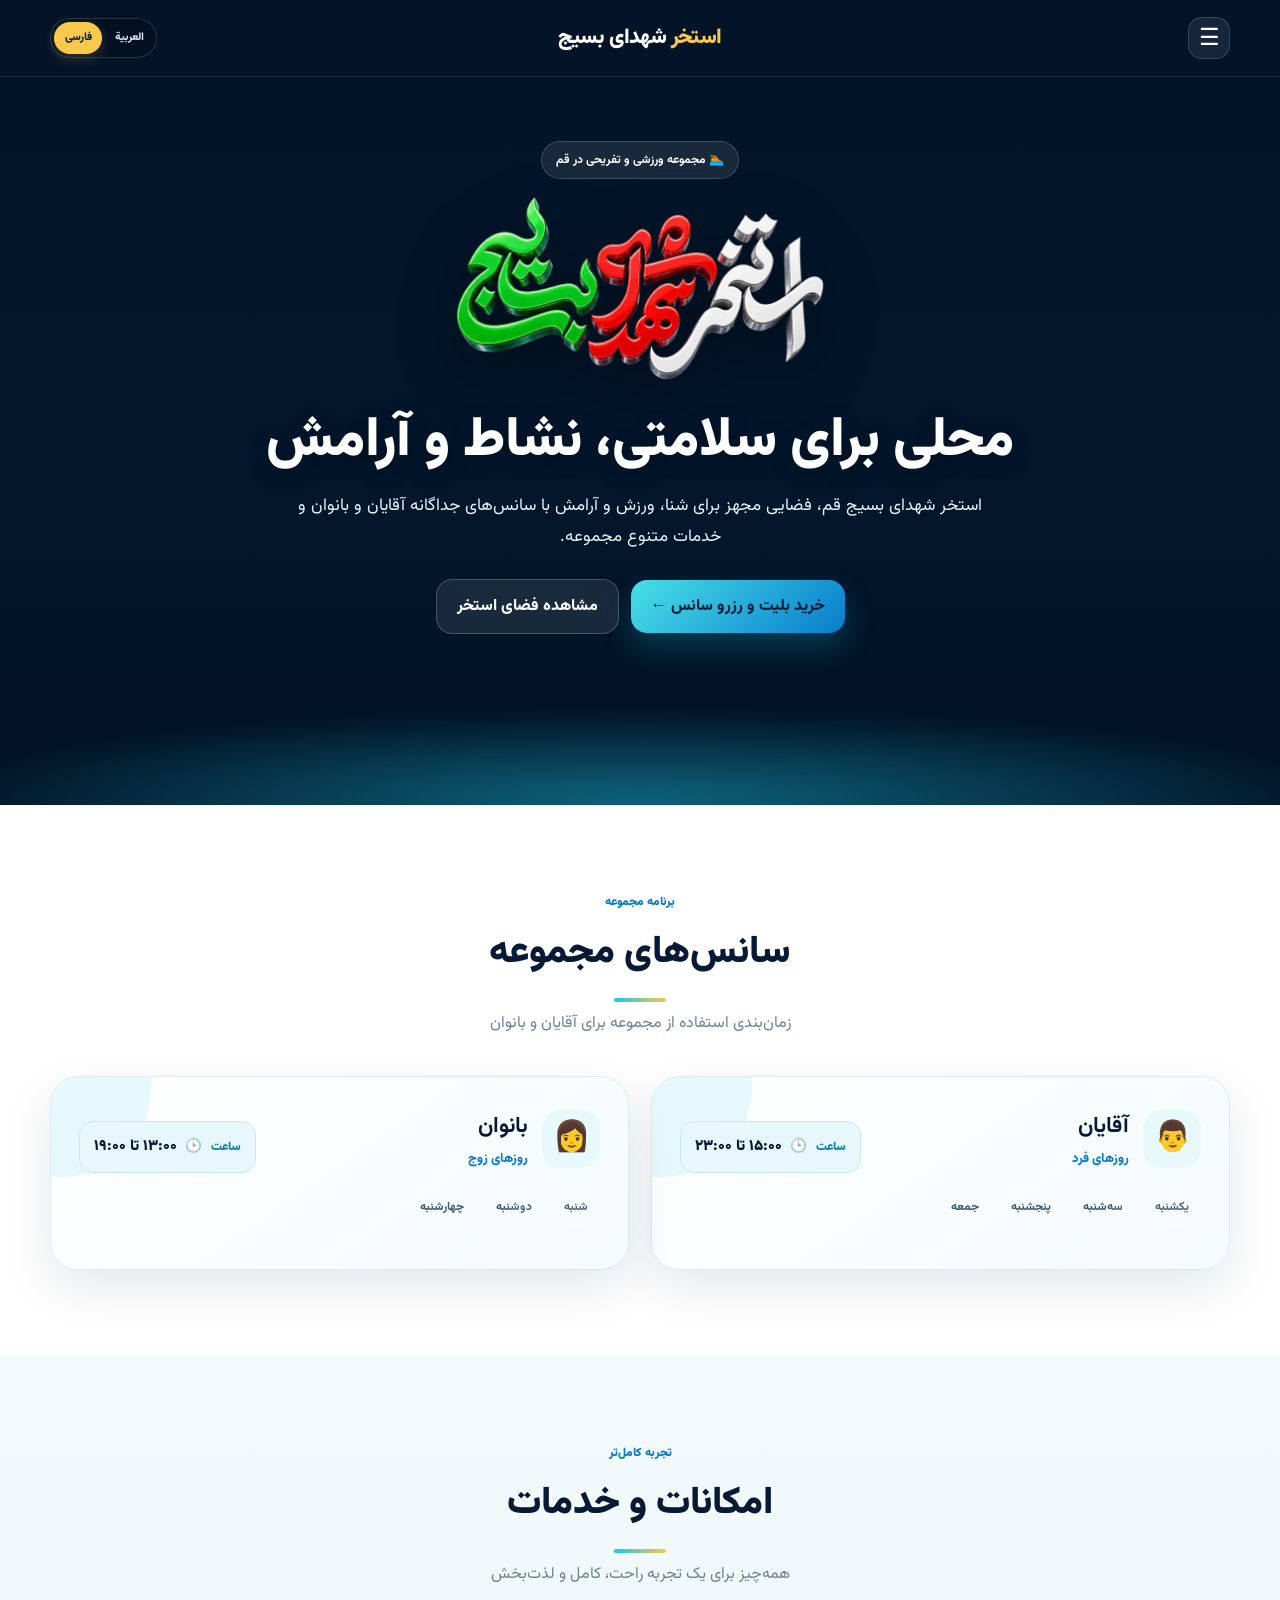
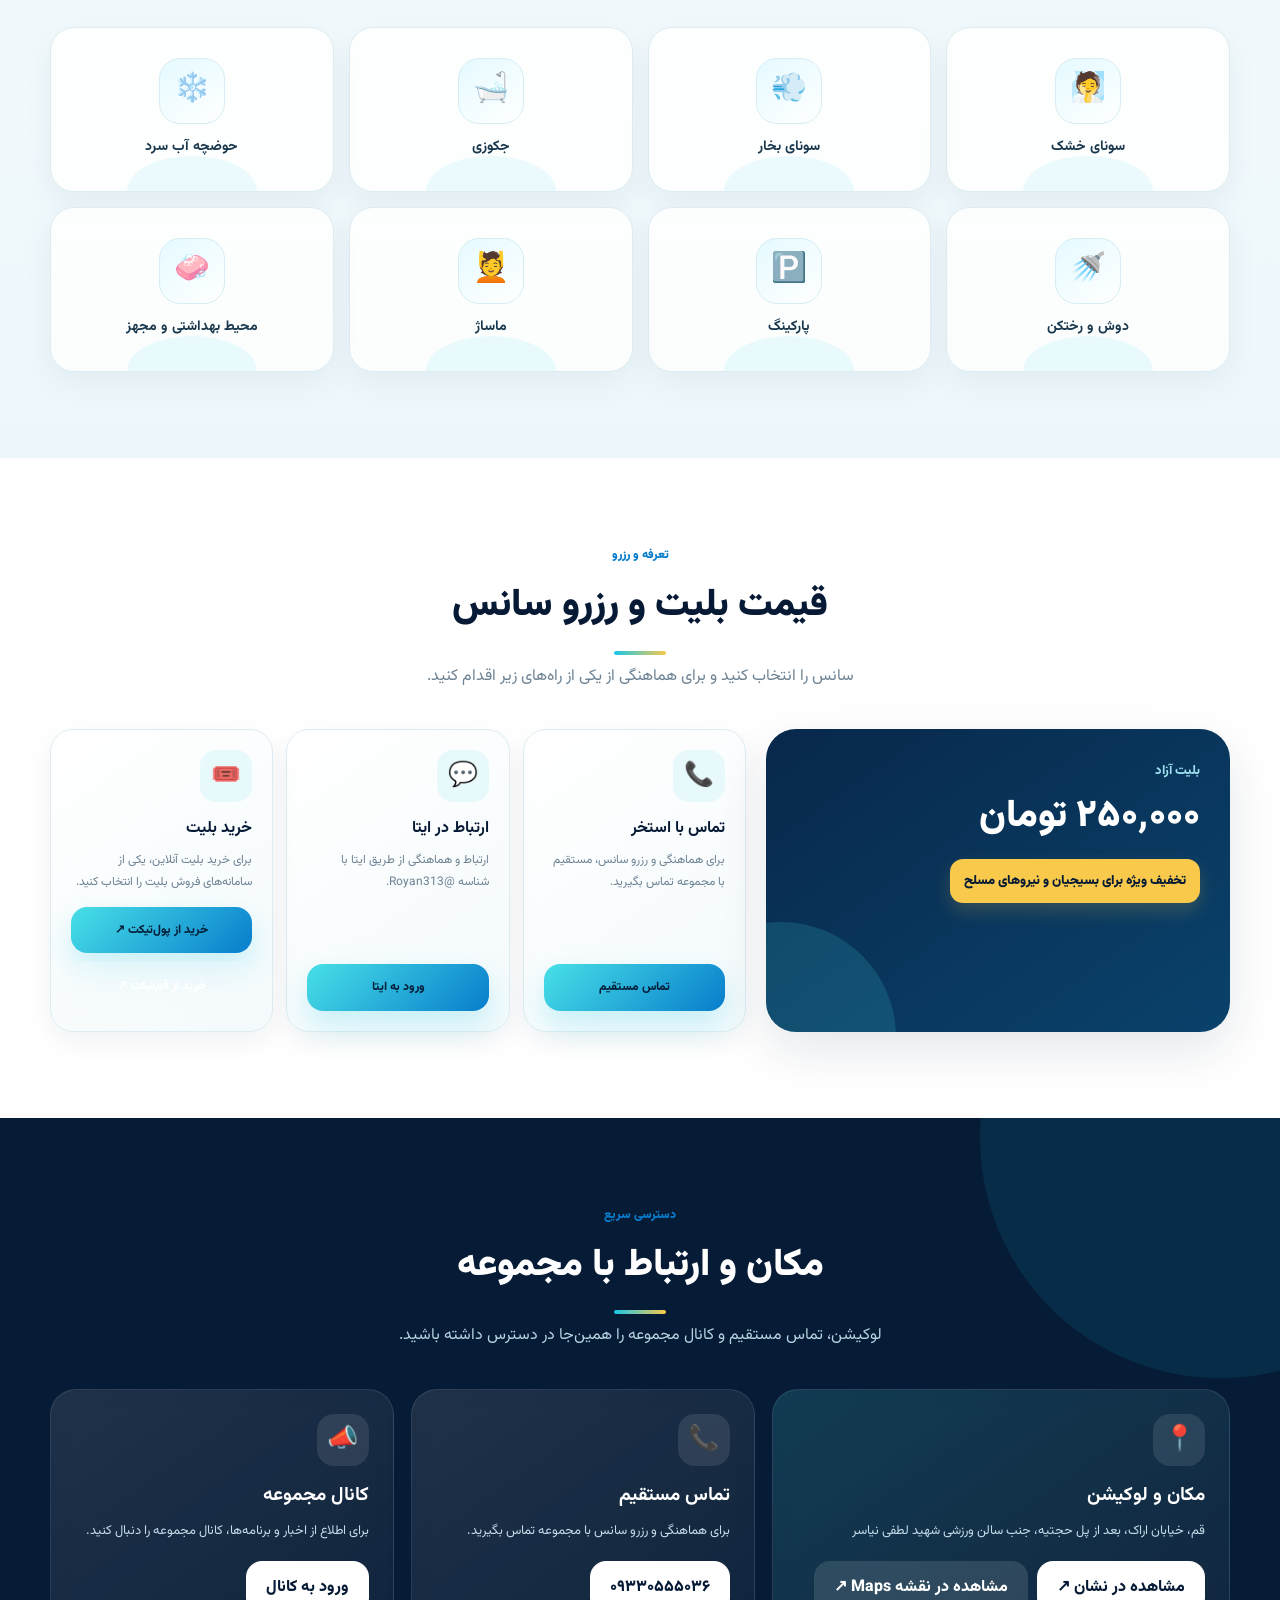
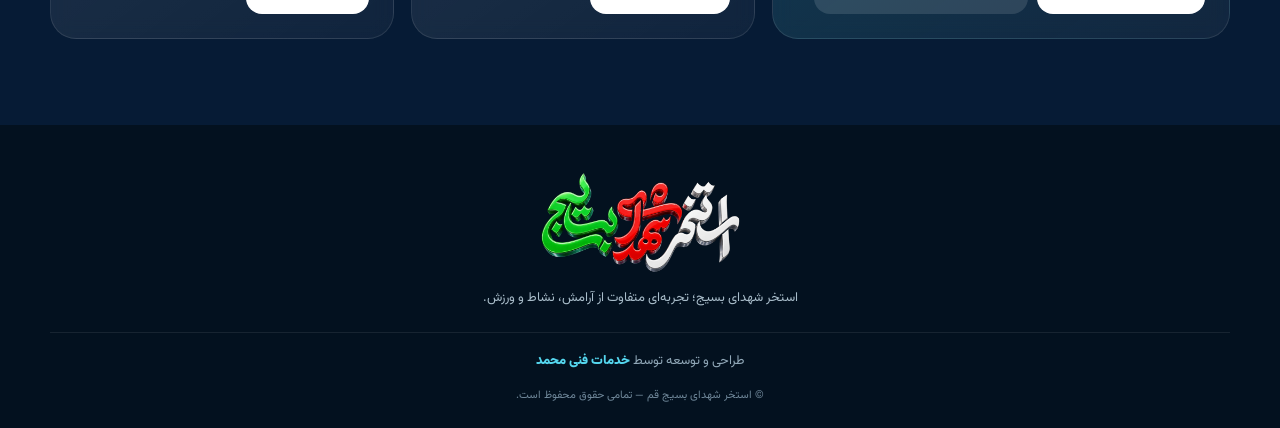
==== commit 959569cc: "Add files via upload" ====
--- a/index.html
+++ b/index.html
@@ -4,19 +4,19 @@
 <meta charset="utf-8">
 <meta name="viewport" content="width=device-width,initial-scale=1,viewport-fit=cover">
 <meta name="theme-color" content="#061b35">
-<meta name="description" content="استخر شهدای بسیج قم؛ سانس آقایان و بانوان، قیمت بلیت، امکانات و خدمات، رزرو سانس، آدرس و راه‌های ارتباطی.">
+<meta name="description" content="استخر در قم؛ استخر شهدای بسیج قم با سانس آقایان و بانوان، قیمت بلیت، امکانات، آدرس و امکان خرید بلیت آنلاین.">
 <meta name="robots" content="index,follow,max-image-preview:large,max-snippet:-1,max-video-preview:-1">
-<meta name="keywords" content="استخر شهدای بسیج قم, استخر قم, استخر شهدای بسیج, سانس استخر قم, استخر آقایان قم, استخر بانوان قم, بلیت استخر قم, سونای خشک, سونای بخار, جکوزی, حوضچه آب سرد, ماساژ, خیابان اراک قم">
+<meta name="keywords" content="استخر در قم, استخر قم, استخر شهدای بسیج قم, استخر شهدای بسیج, استخر آقایان قم, استخر بانوان قم, سانس استخر قم, بلیت استخر قم, سونای خشک, سونای بخار, جکوزی, حوضچه آب سرد, ماساژ, خیابان اراک قم">
 <meta name="geo.region" content="IR-25">
 <meta name="geo.placename" content="قم">
 <meta name="language" content="fa">
 <meta name="revisit-after" content="7 days">
 <meta name="author" content="استخر شهدای بسیج قم">
-<meta property="og:type" content="website"><meta property="og:site_name" content="استخر شهدای بسیج"><meta property="og:locale" content="fa_IR"><meta property="og:title" content="استخر شهدای بسیج | قم"><meta property="og:description" content="سانس‌ها، امکانات، قیمت بلیت، رزرو و اطلاعات تماس استخر شهدای بسیج قم."><meta property="og:url" content="https://pcmohqm-coder.github.io/pool-ticket/"><meta property="og:image" content="https://pcmohqm-coder.github.io/pool-ticket/social-preview.png">
+<meta property="og:type" content="website"><meta property="og:site_name" content="استخر شهدای بسیج"><meta property="og:locale" content="fa_IR"><meta property="og:title" content="استخر شهدای بسیج قم | استخر آقایان و بانوان قم"><meta property="og:description" content="سانس‌ها، امکانات، قیمت بلیت، رزرو و اطلاعات تماس استخر شهدای بسیج قم."><meta property="og:url" content="https://pcmohqm-coder.github.io/pool-ticket/"><meta property="og:image" content="https://pcmohqm-coder.github.io/pool-ticket/social-preview.png">
 <meta name="twitter:card" content="summary_large_image"><meta name="twitter:title" content="استخر شهدای بسیج | قم"><meta name="twitter:description" content="سانس‌ها، امکانات، قیمت بلیت، رزرو و اطلاعات تماس استخر شهدای بسیج قم."><meta name="twitter:image" content="https://pcmohqm-coder.github.io/pool-ticket/social-preview.png">
 <link rel="canonical" href="https://pcmohqm-coder.github.io/pool-ticket/"><link rel="icon" type="image/png" href="favicon.png"><link rel="apple-touch-icon" href="favicon.png">
 <link rel="alternate" hreflang="fa" href="https://pcmohqm-coder.github.io/pool-ticket/"><link rel="alternate" hreflang="ar" href="https://pcmohqm-coder.github.io/pool-ticket/?lang=ar"><link rel="alternate" hreflang="x-default" href="https://pcmohqm-coder.github.io/pool-ticket/">
-<title>استخر شهدای بسیج | قم | سانس، بلیت و رزرو</title>
+<title>استخر شهدای بسیج قم | استخر آقایان و بانوان قم | بلیت</title>
 <link rel="preconnect" href="https://fonts.googleapis.com"><link rel="preconnect" href="https://fonts.gstatic.com" crossorigin>
 <link href="https://fonts.googleapis.com/css2?family=Vazirmatn:wght@400;500;600;700;800;900&display=swap" rel="stylesheet">
 <style>
@@ -55,9 +55,14 @@
 @media(max-width:960px){.facility-grid{grid-template-columns:repeat(2,1fr)}.contact-grid{grid-template-columns:1fr 1fr}.contact-card.location{grid-column:1/-1}.ticket-layout{grid-template-columns:1fr}.reserve-grid{grid-template-columns:repeat(3,1fr)}.slide{height:430px}}
 @media(max-width:700px){.container{width:calc(100% - 20px)}.nav{height:68px;grid-template-columns:42px 1fr 100px}.header-side.left{grid-column:1}.brand-title{grid-column:2;font-size:17px}.header-side.right{grid-column:3}.menu{right:0;top:78px}.lang-switch{gap:2px}.lang-btn{min-width:43px;padding:6px 6px;font-size:10px}.hero{min-height:620px;padding-top:68px}.hero video{object-fit:contain;opacity:.62}.hero:before{background:linear-gradient(180deg,rgba(2,17,35,.35),rgba(2,18,35,.82) 65%,rgba(2,18,35,.96))}.hero-content{padding:42px 0 65px}.hero-logo{width:min(370px,88vw);max-height:145px}.hero h1{font-size:29px}.hero p{font-size:14px}.hero-actions{width:100%;flex-direction:column}.hero-actions .btn,.hero-actions .btn-ghost{width:100%;max-width:330px}.session-grid{grid-template-columns:1fr}.facility-grid{grid-template-columns:1fr 1fr;gap:9px}.facility{min-height:142px;border-radius:20px}.facility .ico{width:57px;height:57px;font-size:25px}.facility h3{font-size:12px}.contact-grid{grid-template-columns:1fr}.contact-card.location{grid-column:auto}.contact-card{min-height:190px}.slide{height:315px}.slider-btn{width:40px;height:40px;font-size:23px}.prev{right:9px}.next{left:9px}.slide-caption{right:12px;bottom:12px}.thumb{flex-basis:72px;height:50px}.gallery-shell{padding:9px;border-radius:24px}.gallery-meta{font-size:11px}.about-grid{grid-template-columns:1fr}.about-img{min-height:220px}.about-text{padding:23px}.about-text h2{font-size:25px}.checks{grid-template-columns:1fr}.reserve-grid{grid-template-columns:1fr}.price{font-size:34px}.tickets section{padding-top:60px}}
 @media(max-width:430px){.brand-title{font-size:15px}.nav{grid-template-columns:40px 1fr 94px}.lang-btn{min-width:40px;padding-inline:4px}.hero{min-height:570px}.hero video{object-fit:contain}.hero-logo{width:82vw}.hero h1{font-size:25px}.section-head{margin-bottom:28px}.section-head h2{font-size:25px}}
+
+/* ticket price / special offer */
+.price-card .price{font-size:38px;font-weight:900;line-height:1.25;margin:10px 0 18px;color:#fff}
+.price-card .special-offer{display:inline-block;background:var(--gold);color:var(--navy);padding:10px 14px;border-radius:13px;font-size:13px;font-weight:900;box-shadow:0 8px 18px rgba(248,201,75,.18)}
+@media(max-width:700px){.price-card .price{font-size:31px}.price-card .special-offer{font-size:12px}}
 </style>
 <script type="application/ld+json">
-{"@context":"https://schema.org","@graph":[{"@type":["HealthClub","LocalBusiness"],"@id":"https://pcmohqm-coder.github.io/pool-ticket/#business","name":"استخر شهدای بسیج","alternateName":"مسبح شهداء البسيج","url":"https://pcmohqm-coder.github.io/pool-ticket/","telephone":"+989330555036","image":"https://pcmohqm-coder.github.io/pool-ticket/social-preview.png","address":{"@type":"PostalAddress","streetAddress":"خیابان اراک، بعد از پل حجتیه، جنب سالن ورزشی شهید لطفی نیاسر","addressLocality":"قم","addressRegion":"قم","addressCountry":"IR"},"sameAs":["https://eitaa.com/Royan313"],"areaServed":{"@type":"City","name":"قم"},"hasOfferCatalog":{"@type":"OfferCatalog","name":"خدمات و امکانات استخر شهدای بسیج","itemListElement":[{"@type":"Service","name":"سونای خشک"},{"@type":"Service","name":"سونای بخار"},{"@type":"Service","name":"جکوزی"},{"@type":"Service","name":"حوضچه آب سرد"},{"@type":"Service","name":"ماساژ"}]},"openingHoursSpecification":[{"@type":"OpeningHoursSpecification","dayOfWeek":["Sunday","Tuesday","Thursday","Friday"],"opens":"15:00","closes":"23:00"},{"@type":"OpeningHoursSpecification","dayOfWeek":["Saturday","Monday","Wednesday"],"opens":"13:00","closes":"19:00"}]},{"@type":"WebSite","url":"https://pcmohqm-coder.github.io/pool-ticket/","name":"استخر شهدای بسیج","inLanguage":["fa-IR","ar"]}]}
+{"@context":"https://schema.org","@graph":[{"@type":["HealthClub","LocalBusiness"],"@id":"https://pcmohqm-coder.github.io/pool-ticket/#business","name":"استخر شهدای بسیج","alternateName":"مسبح شهداء البسيج","url":"https://pcmohqm-coder.github.io/pool-ticket/","telephone":"+989330555036","image":"https://pcmohqm-coder.github.io/pool-ticket/social-preview.png","logo":"https://pcmohqm-coder.github.io/pool-ticket/favicon.png","address":{"@type":"PostalAddress","streetAddress":"خیابان اراک، بعد از پل حجتیه، جنب سالن ورزشی شهید لطفی نیاسر","addressLocality":"قم","addressRegion":"قم","addressCountry":"IR"},"sameAs":["https://eitaa.com/Royan313"],"areaServed":{"@type":"City","name":"قم"},"hasOfferCatalog":{"@type":"OfferCatalog","name":"خدمات و امکانات استخر شهدای بسیج","itemListElement":[{"@type":"Service","name":"سونای خشک"},{"@type":"Service","name":"سونای بخار"},{"@type":"Service","name":"جکوزی"},{"@type":"Service","name":"حوضچه آب سرد"},{"@type":"Service","name":"ماساژ"}]},"openingHoursSpecification":[{"@type":"OpeningHoursSpecification","dayOfWeek":["Sunday","Tuesday","Thursday","Friday"],"opens":"15:00","closes":"23:00"},{"@type":"OpeningHoursSpecification","dayOfWeek":["Saturday","Monday","Wednesday"],"opens":"13:00","closes":"19:00"}]},{"@type":"WebSite","url":"https://pcmohqm-coder.github.io/pool-ticket/","name":"استخر شهدای بسیج","inLanguage":["fa-IR","ar"]}]}
 </script>
 </head>
 <body>
@@ -68,22 +73,18 @@
 <nav class="menu" id="menu"><a data-i18n="nav_home" href="#home">صفحه اصلی</a><a data-i18n="nav_sessions" href="#sessions">سانس‌ها</a><a data-i18n="nav_facilities" href="#facilities">امکانات</a><a data-i18n="nav_contact" href="#contact">مکان و ارتباط</a><a data-i18n="nav_gallery" href="#gallery">گالری تصاویر</a><a data-i18n="nav_about" href="#about">درباره مجموعه</a><a data-i18n="nav_tickets" href="#tickets">قیمت و رزرو</a></nav>
 </div></header>
 <main>
-<section class="hero" id="home"><video autoplay muted loop playsinline preload="metadata"><source src="https://raw.githubusercontent.com/pcmohqm-coder/pool-ticket/main/pool-tour.mp4" type="video/mp4"></video><div class="hero-content container"><div class="hero-kicker" data-i18n="hero_kicker">🏊 مجموعه ورزشی و تفریحی در قم</div><img class="hero-logo" src="typography.png" alt="استخر شهدای بسیج" loading="eager"><h1 data-i18n="hero_title">محلی برای سلامتی، نشاط و آرامش</h1><p data-i18n="hero_desc">فضایی مجهز برای شنا، ورزش و آرامش؛ با سانس‌های جداگانه آقایان و بانوان و خدمات متنوع مجموعه.</p><div class="hero-actions"><a class="btn btn-primary" data-i18n="hero_cta" href="#tickets">خرید بلیت و رزرو سانس ←</a><a class="btn btn-ghost" data-i18n="hero_play" href="#gallery">مشاهده فضای استخر</a></div></div></section>
+<section class="hero" id="home"><video autoplay muted loop playsinline preload="metadata"><source src="https://raw.githubusercontent.com/pcmohqm-coder/pool-ticket/main/pool-tour.mp4" type="video/mp4"></video><div class="hero-content container"><div class="hero-kicker" data-i18n="hero_kicker">🏊 مجموعه ورزشی و تفریحی در قم</div><img class="hero-logo" src="typography.png" alt="استخر شهدای بسیج" loading="eager"><h1 data-i18n="hero_title">محلی برای سلامتی، نشاط و آرامش</h1><p data-i18n="hero_desc">استخر شهدای بسیج قم، فضایی مجهز برای شنا، ورزش و آرامش با سانس‌های جداگانه آقایان و بانوان و خدمات متنوع مجموعه.</p><div class="hero-actions"><a class="btn btn-primary" data-i18n="hero_cta" href="#tickets">خرید بلیت و رزرو سانس ←</a><a class="btn btn-ghost" data-i18n="hero_play" href="#gallery">مشاهده فضای استخر</a></div></div></section>
 <section class="sessions" id="sessions"><div class="container"><div class="section-head"><div class="eyebrow" data-i18n="sessions_eyebrow">برنامه مجموعه</div><h2 data-i18n="sessions_title">سانس‌های مجموعه</h2><p data-i18n="sessions_desc">زمان‌بندی استفاده از مجموعه برای آقایان و بانوان</p></div><div class="session-grid">
 <article class="session-card"><div class="session-top"><div class="session-icon">👨</div><div><h3 data-i18n="men_title">آقایان</h3><div class="days" data-i18n="men_days">روزهای فرد</div></div><div class="session-time"><span class="time-label" data-i18n="time_label">ساعت</span><span class="time" data-i18n="men_time">۱۵:۰۰ تا ۲۳:۰۰</span></div></div><div class="day-list"><span data-i18n="men_d1">یکشنبه</span><span data-i18n="men_d2">سه‌شنبه</span><span data-i18n="men_d3">پنجشنبه</span><span data-i18n="men_d4">جمعه</span></div></article>
 <article class="session-card"><div class="session-top"><div class="session-icon">👩</div><div><h3 data-i18n="women_title">بانوان</h3><div class="days" data-i18n="women_days">روزهای زوج</div></div><div class="session-time"><span class="time-label" data-i18n="time_label">ساعت</span><span class="time" data-i18n="women_time">۱۳:۰۰ تا ۱۹:۰۰</span></div></div><div class="day-list"><span data-i18n="women_d1">شنبه</span><span data-i18n="women_d2">دوشنبه</span><span data-i18n="women_d3">چهارشنبه</span></div></article>
 </div></div></section>
 <section class="facilities" id="facilities"><div class="container"><div class="section-head"><div class="eyebrow" data-i18n="fac_eyebrow">تجربه کامل‌تر</div><h2 data-i18n="fac_title">امکانات و خدمات</h2><p data-i18n="fac_desc">همه‌چیز برای یک تجربه راحت، کامل و لذت‌بخش</p></div><div class="facility-grid"><div class="facility"><div class="ico">🧖</div><h3 data-i18n="fac_dry">سونای خشک</h3></div><div class="facility"><div class="ico">💨</div><h3 data-i18n="fac_steam">سونای بخار</h3></div><div class="facility"><div class="ico">🛁</div><h3 data-i18n="fac_jacuzzi">جکوزی</h3></div><div class="facility"><div class="ico">❄️</div><h3 data-i18n="fac_cold">حوضچه آب سرد</h3></div><div class="facility"><div class="ico">🚿</div><h3 data-i18n="fac_shower">دوش و رختکن</h3></div><div class="facility"><div class="ico">🅿️</div><h3 data-i18n="fac_parking">پارکینگ</h3></div><div class="facility"><div class="ico">💆</div><h3 data-i18n="fac_massage">ماساژ</h3></div><div class="facility"><div class="ico">🧼</div><h3 data-i18n="fac_hygiene">محیط بهداشتی و مجهز</h3></div></div></div></section>
+<section class="tickets" id="tickets"><div class="container"><div class="section-head"><div class="eyebrow" data-i18n="tickets_eyebrow">تعرفه و رزرو</div><h2 data-i18n="tickets_title">قیمت بلیت و رزرو سانس</h2><p data-i18n="tickets_desc">سانس را انتخاب کنید و برای هماهنگی از یکی از راه‌های زیر اقدام کنید.</p></div><div class="ticket-layout"><article class="price-card"><div class="price-label" data-i18n="price_label">بلیت آزاد</div><div class="price" data-i18n="price_value">۲۵۰٬۰۰۰ تومان</div><div class="price-note special-offer" data-i18n="price_special">تخفیف ویژه برای بسیجیان و نیروهای مسلح</div></article><div class="reserve-grid"><article class="reserve-card"><div><div class="reserve-icon">📞</div><h3 data-i18n="reserve_contact_title">تماس با استخر</h3><p data-i18n="reserve_contact_desc">برای هماهنگی و رزرو سانس، مستقیم با مجموعه تماس بگیرید.</p></div><a class="btn btn-primary" data-i18n="reserve_contact_btn" href="tel:09330555036">تماس مستقیم</a></article><article class="reserve-card"><div><div class="reserve-icon">💬</div><h3 data-i18n="reserve_eitaa_title">ارتباط در ایتا</h3><p data-i18n="reserve_eitaa_desc">ارتباط و هماهنگی از طریق ایتا با شناسه @Royan313.</p></div><a class="btn btn-primary" data-i18n="reserve_eitaa_btn" href="https://eitaa.com/Royan313" target="_blank" rel="noopener">ورود به ایتا</a></article><article class="reserve-card"><div><div class="reserve-icon">🎟️</div><h3 data-i18n="reserve_payment_title">خرید بلیت</h3><p data-i18n="reserve_payment_desc">برای خرید بلیت آنلاین، یکی از سامانه‌های فروش بلیت را انتخاب کنید.</p></div><div class="ticket-links"><a class="btn btn-primary" data-i18n="reserve_poolticket_btn" href="https://www.poolticket.org/pool/shohadayebasijqom" target="_blank" rel="noopener">خرید از پول‌تیکت ↗</a><a class="btn btn-ghost" data-i18n="reserve_qomticket_btn" href="https://www.qomticket.com/%D8%A7%D8%B3%D8%AA%D8%AE%D8%B1-%D8%B4%D9%87%D8%AF%D8%A7%DB%8C-%D8%A8%D8%B3%DB%8C%D8%AC-%D9%82%D9%85" target="_blank" rel="noopener">خرید از قم‌تیکت ↗</a></div></article></div></div></div></section>
 <section class="contact-hub" id="contact"><div class="container"><div class="section-head"><div class="eyebrow" data-i18n="contact_eyebrow">دسترسی سریع</div><h2 data-i18n="contact_title">مکان و ارتباط با مجموعه</h2><p data-i18n="contact_desc">لوکیشن، تماس مستقیم و کانال مجموعه را همین‌جا در دسترس داشته باشید.</p></div><div class="contact-grid">
 <article class="contact-card location"><div><div class="contact-icon">📍</div><h3 data-i18n="location_title">مکان و لوکیشن</h3><p data-i18n="address">قم، خیابان اراک، بعد از پل حجتیه، جنب سالن ورزشی شهید لطفی نیاسر</p></div><div class="map-actions"><a class="btn" data-i18n="map_neshan" href="https://nshn.ir/96sbs-M4yxQJuj" target="_blank" rel="noopener">مشاهده در نشان ↗</a><a class="btn map-maps" data-i18n="map_maps" href="https://maps.app.goo.gl/iuFsWtYyST8FVrzS7" target="_blank" rel="noopener">مشاهده در نقشه Maps ↗</a></div></article>
 <article class="contact-card"><div><div class="contact-icon">📞</div><h3 data-i18n="call_title">تماس مستقیم</h3><p data-i18n="call_desc">برای هماهنگی و رزرو سانس با مجموعه تماس بگیرید.</p></div><a class="btn" href="tel:09330555036" data-i18n="call_btn">۰۹۳۳۰۵۵۵۰۳۶</a></article>
 <article class="contact-card"><div><div class="contact-icon">📣</div><h3 data-i18n="channel_title">کانال مجموعه</h3><p data-i18n="channel_desc">برای اطلاع از اخبار و برنامه‌ها، کانال مجموعه را دنبال کنید.</p></div><a class="btn" data-i18n="channel_btn" href="https://eitaa.com/Royan313" target="_blank" rel="noopener">ورود به کانال</a></article>
 </div></div></section>
-<section class="gallery" id="gallery"><div class="container"><div class="section-head"><div class="eyebrow" data-i18n="gallery_eyebrow">تصاویر واقعی مجموعه</div><h2 data-i18n="gallery_title">گالری تصاویر</h2><p data-i18n="gallery_desc">فضای استخر</p></div><div class="gallery-shell"><div class="slider" id="slider"><div class="slides" id="slides">
-<div class="slide"><img src="gallery-1.jpg" alt="فضای داخلی استخر شهدای بسیج" loading="eager"><div class="slide-caption" data-i18n="gallery_caption">فضای استخر</div></div><div class="slide"><img src="gallery-2.jpg" alt="جکوزی استخر شهدای بسیج" loading="lazy"><div class="slide-caption" data-i18n="gallery_caption">فضای استخر</div></div><div class="slide"><img src="gallery-3.jpg" alt="حوضچه آب استخر شهدای بسیج" loading="lazy"><div class="slide-caption" data-i18n="gallery_caption">فضای استخر</div></div><div class="slide"><img src="gallery-4.jpg" alt="سونای خشک استخر شهدای بسیج" loading="lazy"><div class="slide-caption" data-i18n="gallery_caption">فضای استخر</div></div><div class="slide"><img src="gallery-5.png" alt="ورودی استخر شهدای بسیج" loading="lazy"><div class="slide-caption" data-i18n="gallery_caption">فضای استخر</div></div><div class="slide"><img src="gallery-6.png" alt="تابلوی استخر شهدای بسیج" loading="lazy"><div class="slide-caption" data-i18n="gallery_caption">فضای استخر</div></div>
-</div><button class="slider-btn prev" id="prev" type="button" aria-label="تصویر بعدی">›</button><button class="slider-btn next" id="next" type="button" aria-label="تصویر قبلی">‹</button></div><div class="thumbs" id="thumbs"></div><div class="gallery-meta"><span data-i18n="gallery_real">تصاویر واقعی مجموعه</span><strong id="counter">۱ / ۶</strong></div></div></div></section>
-<section class="about" id="about"><div class="container about-grid"><div class="about-img" aria-label="جای تصویر درباره استخر"></div><div class="about-text"><div class="eyebrow" data-i18n="about_eyebrow">درباره مجموعه</div><h2 data-i18n="about_title">درباره استخر شهدای بسیج</h2><p data-i18n="about_desc">استخر شهدای بسیج در قم، فضایی برای ورزش، نشاط و آرامش با سانس‌های مجزا و امکانات و خدمات متنوع است.</p><div class="checks"><div data-i18n="check_men">سانس مجزای آقایان</div><div data-i18n="check_women">سانس مجزای بانوان</div><div data-i18n="check_sauna">سونای خشک و بخار</div><div data-i18n="check_jacuzzi">جکوزی</div><div data-i18n="check_cold">حوضچه آب سرد</div><div data-i18n="check_shower">دوش و رختکن</div><div data-i18n="check_parking">پارکینگ</div><div data-i18n="check_hygiene">محیط بهداشتی و مجهز</div></div></div></div></section>
-<section class="tickets" id="tickets"><div class="container"><div class="section-head"><div class="eyebrow" data-i18n="tickets_eyebrow">تعرفه و رزرو</div><h2 data-i18n="tickets_title">قیمت بلیت و رزرو سانس</h2><p data-i18n="tickets_desc">سانس را انتخاب کنید و برای هماهنگی از یکی از راه‌های زیر اقدام کنید.</p></div><div class="ticket-layout"><article class="price-card"><div class="price-label" data-i18n="price_label">بلیت آزاد</div><div class="price special-offer" data-i18n="price_special">تخفیف ویژه برای نیروهای مسلح و بسیجیان</div><span class="price-note" data-i18n="price_note">برای اطلاع از شرایط تخفیف، هنگام خرید سامانه را بررسی کنید.</span></article><div class="reserve-grid"><article class="reserve-card"><div><div class="reserve-icon">📞</div><h3 data-i18n="reserve_contact_title">تماس با استخر</h3><p data-i18n="reserve_contact_desc">برای هماهنگی و رزرو سانس، مستقیم با مجموعه تماس بگیرید.</p></div><a class="btn btn-primary" data-i18n="reserve_contact_btn" href="tel:09330555036">تماس مستقیم</a></article><article class="reserve-card"><div><div class="reserve-icon">💬</div><h3 data-i18n="reserve_eitaa_title">ارتباط در ایتا</h3><p data-i18n="reserve_eitaa_desc">ارتباط و هماهنگی از طریق ایتا با شناسه @Royan313.</p></div><a class="btn btn-primary" data-i18n="reserve_eitaa_btn" href="https://eitaa.com/Royan313" target="_blank" rel="noopener">ورود به ایتا</a></article><article class="reserve-card"><div><div class="reserve-icon">🎟️</div><h3 data-i18n="reserve_payment_title">خرید بلیت</h3><p data-i18n="reserve_payment_desc">برای خرید بلیت آنلاین، یکی از سامانه‌های فروش بلیت را انتخاب کنید.</p></div><div class="ticket-links"><a class="btn btn-primary" data-i18n="reserve_poolticket_btn" href="https://www.poolticket.org/pool/shohadayebasijqom" target="_blank" rel="noopener">خرید از پول‌تیکت ↗</a><a class="btn btn-ghost" data-i18n="reserve_qomticket_btn" href="https://www.qomticket.com/%D8%A7%D8%B3%D8%AA%D8%AE%D8%B1-%D8%B4%D9%87%D8%AF%D8%A7%DB%8C-%D8%A8%D8%B3%DB%8C%D8%AC-%D9%82%D9%85" target="_blank" rel="noopener">خرید از قم‌تیکت ↗</a></div></article></div></div></div></section>
 </main>
 <footer><div class="container"><img class="footer-logo" src="typography.png" alt="لوگوی استخر شهدای بسیج" loading="lazy"><p class="footer-desc" data-i18n="footer_desc">استخر شهدای بسیج؛ تجربه‌ای متفاوت از آرامش، نشاط و ورزش.</p><div class="footer-dev"><span data-i18n="footer_dev_prefix">طراحی و توسعه توسط </span><a href="https://pcmohqm-coder.github.io/pcmohqm/" target="_blank" rel="noopener" data-i18n="footer_dev_link">خدمات فنی محمد</a></div><div class="copy" data-i18n="copyright">© استخر شهدای بسیج قم — تمامی حقوق محفوظ است.</div></div></footer>
 <script>
@@ -95,9 +96,9 @@
 document.getElementById('prev').onclick=()=>go(current+1);document.getElementById('next').onclick=()=>go(current-1);function startAuto(){clearInterval(auto);auto=setInterval(()=>go(current+1),5500)}startAuto();document.getElementById('slider').addEventListener('mouseenter',()=>clearInterval(auto));document.getElementById('slider').addEventListener('mouseleave',startAuto);
 let sx=0;document.getElementById('slider').addEventListener('touchstart',e=>sx=e.changedTouches[0].clientX,{passive:true});document.getElementById('slider').addEventListener('touchend',e=>{const dx=e.changedTouches[0].clientX-sx;if(Math.abs(dx)>45)go(current+(dx<0?1:-1));},{passive:true});
 const translations={
-fa:{brand:'استخر شهدای بسیج',nav_home:'صفحه اصلی',nav_sessions:'سانس‌ها',nav_facilities:'امکانات',nav_contact:'مکان و ارتباط',nav_gallery:'گالری تصاویر',nav_about:'درباره مجموعه',nav_tickets:'قیمت و رزرو',hero_kicker:'🏊 مجموعه ورزشی و تفریحی در قم',hero_title:'محلی برای سلامتی، نشاط و آرامش',hero_desc:'فضایی مجهز برای شنا، ورزش و آرامش؛ با سانس‌های جداگانه آقایان و بانوان و خدمات متنوع مجموعه.',hero_cta:'خرید بلیت و رزرو سانس ←',hero_play:'مشاهده فضای استخر',sessions_eyebrow:'برنامه مجموعه',sessions_title:'سانس‌های مجموعه',sessions_desc:'زمان‌بندی استفاده از مجموعه برای آقایان و بانوان',men_title:'آقایان',men_days:'روزهای فرد',men_d1:'یکشنبه',men_d2:'سه‌شنبه',men_d3:'پنجشنبه',men_d4:'جمعه',men_time:'۱۵:۰۰ تا ۲۳:۰۰',time_label:'ساعت',women_title:'بانوان',women_days:'روزهای زوج',women_d1:'شنبه',women_d2:'دوشنبه',women_d3:'چهارشنبه',women_time:'۱۳:۰۰ تا ۱۹:۰۰',fac_eyebrow:'تجربه کامل‌تر',fac_title:'امکانات و خدمات',fac_desc:'همه‌چیز برای یک تجربه راحت، کامل و لذت‌بخش',fac_dry:'سونای خشک',fac_steam:'سونای بخار',fac_jacuzzi:'جکوزی',fac_cold:'حوضچه آب سرد',fac_shower:'دوش و رختکن',fac_parking:'پارکینگ',fac_massage:'ماساژ',fac_hygiene:'محیط بهداشتی و مجهز',contact_eyebrow:'دسترسی سریع',contact_title:'مکان و ارتباط با مجموعه',contact_desc:'لوکیشن، تماس مستقیم و کانال مجموعه را همین‌جا در دسترس داشته باشید.',location_title:'مکان و لوکیشن',address:'قم، خیابان اراک، بعد از پل حجتیه، جنب سالن ورزشی شهید لطفی نیاسر',map_neshan:'مشاهده در نشان ↗',map_maps:'مشاهده در نقشه Maps ↗',call_title:'تماس مستقیم',call_desc:'برای هماهنگی و رزرو سانس با مجموعه تماس بگیرید.',call_btn:'۰۹۳۳۰۵۵۵۰۳۶',channel_title:'کانال مجموعه',channel_desc:'برای اطلاع از اخبار و برنامه‌ها، کانال مجموعه را دنبال کنید.',channel_btn:'ورود به کانال',gallery_eyebrow:'تصاویر واقعی مجموعه',gallery_title:'گالری تصاویر',gallery_desc:'فضای استخر',gallery_caption:'فضای استخر',gallery_real:'تصاویر واقعی مجموعه',about_eyebrow:'درباره مجموعه',about_title:'درباره استخر شهدای بسیج',about_desc:'استخر شهدای بسیج در قم، فضایی برای ورزش، نشاط و آرامش با سانس‌های مجزا و امکانات و خدمات متنوع است.',check_men:'سانس مجزای آقایان',check_women:'سانس مجزای بانوان',check_sauna:'سونای خشک و بخار',check_jacuzzi:'جکوزی',check_cold:'حوضچه آب سرد',check_shower:'دوش و رختکن',check_parking:'پارکینگ',check_hygiene:'محیط بهداشتی و مجهز',tickets_eyebrow:'تعرفه و رزرو',tickets_title:'قیمت بلیت و رزرو سانس',tickets_desc:'برای دریافت اطلاعات بلیت و هماهنگی با مجموعه، از راه‌های ارتباطی زیر استفاده کنید.',price_label:'بلیت',price_unit:'',price_note:'برای اطلاع از شرایط تخفیف، هنگام خرید سامانه را بررسی کنید.',price_special:'تخفیف ویژه برای نیروهای مسلح و بسیجیان',reserve_contact_title:'تماس با استخر',reserve_contact_desc:'برای هماهنگی و رزرو سانس، مستقیم با مجموعه تماس بگیرید.',reserve_contact_btn:'تماس مستقیم',reserve_eitaa_title:'ارتباط در ایتا',reserve_eitaa_desc:'ارتباط و هماهنگی از طریق ایتا با شناسه @Royan313.',reserve_eitaa_btn:'ورود به ایتا',reserve_payment_title:'خرید بلیت',reserve_payment_desc:'برای خرید بلیت آنلاین، یکی از سامانه‌های فروش بلیت را انتخاب کنید.',reserve_poolticket_btn:'خرید از پول‌تیکت ↗',reserve_qomticket_btn:'خرید از قم‌تیکت ↗',footer_desc:'استخر شهدای بسیج؛ تجربه‌ای متفاوت از آرامش، نشاط و ورزش.',footer_dev_prefix:'طراحی و توسعه توسط ',footer_dev_link:'خدمات فنی محمد',copyright:'© استخر شهدای بسیج قم — تمامی حقوق محفوظ است.'},
-ar:{brand:'مسبح شهداء البسيج',nav_home:'الرئيسية',nav_sessions:'المواعيد',nav_facilities:'المرافق',nav_contact:'الموقع والتواصل',nav_gallery:'معرض الصور',nav_about:'عن المسبح',nav_tickets:'السعر والحجز',hero_kicker:'🏊 مجمع رياضي وترفيهي في قم',hero_title:'مكان للصحة والنشاط والراحة',hero_desc:'مساحة مجهزة للسباحة والرياضة والاسترخاء، مع أوقات منفصلة للرجال والنساء وخدمات متنوعة.',hero_cta:'شراء التذكرة وحجز الموعد ←',hero_play:'مشاهدة المسبح',sessions_eyebrow:'برنامج المجمع',sessions_title:'مواعيد السباحة',sessions_desc:'جدول استخدام المسبح للرجال والنساء',men_title:'الرجال',men_days:'الأيام الفردية',men_d1:'الأحد',men_d2:'الثلاثاء',men_d3:'الخميس',men_d4:'الجمعة',men_time:'۱۵:۰۰ إلى ۲۳:۰۰',women_title:'النساء',women_days:'الأيام الزوجية',women_d1:'السبت',women_d2:'الاثنين',women_d3:'الأربعاء',women_time:'۱۳:۰۰ إلى ۱۹:۰۰',fac_eyebrow:'تجربة متكاملة',fac_title:'المرافق والخدمات',fac_desc:'كل ما تحتاجه لتجربة مريحة ومتكاملة',fac_dry:'ساونا جافة',fac_steam:'ساونا بخار',fac_jacuzzi:'جاكوزي',fac_cold:'حوض ماء بارد',fac_shower:'دُش وغرف تبديل الملابس',fac_parking:'موقف سيارات',fac_massage:'تدليك',fac_hygiene:'بيئة صحية ومجهزة',contact_eyebrow:'وصول سريع',contact_title:'الموقع والتواصل مع المجمع',contact_desc:'الوصول إلى الموقع والاتصال المباشر وقناة المجمع من مكان واحد.',location_title:'الموقع والعنوان',address:'قم، شارع أراك، بعد جسر حجتيه، بجانب الصالة الرياضية الشهيد لطفي نياسر',map_neshan:'عرض في نشان ↗',map_maps:'عرض في خرائط Maps ↗',call_title:'اتصال مباشر',call_desc:'للتنسيق وحجز الموعد، اتصل بالمجمع مباشرة.',call_btn:'۰۹۳۳۰۵۵۵۰۳۶',channel_title:'قناة المجمع',channel_desc:'تابع قناة المجمع لمعرفة الأخبار والبرامج.',channel_btn:'الدخول إلى القناة',gallery_eyebrow:'صور حقيقية للمجمع',gallery_title:'معرض الصور',gallery_desc:'فضاء المسبح',gallery_caption:'فضاء المسبح',gallery_real:'صور حقيقية للمجمع',about_eyebrow:'عن المجمع',about_title:'عن مسبح شهداء البسيج',about_desc:'مسبح شهداء البسيج في قم هو مساحة للرياضة والنشاط والاسترخاء، مع أوقات منفصلة ومرافق وخدمات متنوعة.',check_men:'موعد مخصص للرجال',check_women:'موعد مخصص للنساء',check_sauna:'ساونا جافة وبخار',check_jacuzzi:'جاكوزي',check_cold:'حوض ماء بارد',check_shower:'دُش وغرف تبديل الملابس',check_parking:'موقف سيارات',check_hygiene:'بيئة صحية ومجهزة',tickets_eyebrow:'السعر والحجز',tickets_title:'سعر التذكرة وحجز الموعد',tickets_desc:'للاستفسار عن التذكرة والتنسيق مع المجمع، استخدم إحدى طرق التواصل التالية.',price_label:'التذكرة',price_unit:'',price_note:'للاطلاع على شروط الخصم، راجع المنصة أثناء الشراء.',price_special:'خصم خاص لأفراد القوات المسلحة وأعضاء البسيج',reserve_contact_title:'الاتصال بالمسبح',reserve_contact_desc:'للتنسيق وحجز الموعد، اتصل بالمجمع مباشرة.',reserve_contact_btn:'اتصال مباشر',reserve_eitaa_title:'التواصل عبر إيتا',reserve_eitaa_desc:'للتواصل والتنسيق عبر إيتا: @Royan313.',reserve_eitaa_btn:'الدخول إلى إيتا',reserve_payment_title:'شراء التذكرة',reserve_payment_desc:'لشراء التذكرة إلكترونياً، اختر إحدى منصات بيع التذاكر.',reserve_poolticket_btn:'الشراء من PoolTicket ↗',reserve_qomticket_btn:'الشراء من QomTicket ↗',footer_desc:'مسبح شهداء البسيج؛ تجربة مختلفة من الراحة والنشاط والرياضة.',footer_dev_prefix:'تصميم وتطوير بواسطة ',footer_dev_link:'خدمات فنی محمد',copyright:'© مسبح شهداء البسيج في قم — جميع الحقوق محفوظة.'}};
-function applyLanguage(lang){const t=translations[lang]||translations.fa;document.documentElement.lang=lang;document.documentElement.dir='rtl';document.querySelectorAll('[data-i18n]').forEach(el=>{const k=el.dataset.i18n;if(t[k]!==undefined)el.textContent=t[k]});document.title=lang==='ar'?'مسبح شهداء البسيج | قم | المواعيد والتذاكر والحجز':'استخر شهدای بسیج | قم | سانس، بلیت و رزرو';const desc=document.querySelector('meta[name="description"]');if(desc)desc.content=lang==='ar'?'مسبح شهداء البسيج في قم؛ المواعيد والمرافق والخدمات وأسعار التذاكر والحجز وطرق التواصل.':'استخر شهدای بسیج قم؛ سانس آقایان و بانوان، قیمت بلیت، امکانات و خدمات، رزرو سانس، آدرس و راه‌های ارتباطی.';document.querySelectorAll('.lang-btn').forEach(b=>b.classList.toggle('active',b.dataset.lang===lang));try{localStorage.setItem('poolLang',lang)}catch(e){}try{history.replaceState(null,'',lang==='ar'?'?lang=ar':'?lang=fa')}catch(e){}}
+fa:{brand:'استخر شهدای بسیج',nav_home:'صفحه اصلی',nav_sessions:'سانس‌ها',nav_facilities:'امکانات',nav_contact:'مکان و ارتباط',nav_gallery:'گالری تصاویر',nav_about:'درباره مجموعه',nav_tickets:'قیمت و رزرو',hero_kicker:'🏊 مجموعه ورزشی و تفریحی در قم',hero_title:'محلی برای سلامتی، نشاط و آرامش',hero_desc:'استخر شهدای بسیج قم، فضایی مجهز برای شنا، ورزش و آرامش با سانس‌های جداگانه آقایان و بانوان و خدمات متنوع مجموعه.',hero_cta:'خرید بلیت و رزرو سانس ←',hero_play:'مشاهده فضای استخر',sessions_eyebrow:'برنامه مجموعه',sessions_title:'سانس‌های مجموعه',sessions_desc:'زمان‌بندی استفاده از مجموعه برای آقایان و بانوان',men_title:'آقایان',men_days:'روزهای فرد',men_d1:'یکشنبه',men_d2:'سه‌شنبه',men_d3:'پنجشنبه',men_d4:'جمعه',men_time:'۱۵:۰۰ تا ۲۳:۰۰',time_label:'ساعت',women_title:'بانوان',women_days:'روزهای زوج',women_d1:'شنبه',women_d2:'دوشنبه',women_d3:'چهارشنبه',women_time:'۱۳:۰۰ تا ۱۹:۰۰',fac_eyebrow:'تجربه کامل‌تر',fac_title:'امکانات و خدمات',fac_desc:'همه‌چیز برای یک تجربه راحت، کامل و لذت‌بخش',fac_dry:'سونای خشک',fac_steam:'سونای بخار',fac_jacuzzi:'جکوزی',fac_cold:'حوضچه آب سرد',fac_shower:'دوش و رختکن',fac_parking:'پارکینگ',fac_massage:'ماساژ',fac_hygiene:'محیط بهداشتی و مجهز',contact_eyebrow:'دسترسی سریع',contact_title:'مکان و ارتباط با مجموعه',contact_desc:'لوکیشن، تماس مستقیم و کانال مجموعه را همین‌جا در دسترس داشته باشید.',location_title:'مکان و لوکیشن',address:'قم، خیابان اراک، بعد از پل حجتیه، جنب سالن ورزشی شهید لطفی نیاسر',map_neshan:'مشاهده در نشان ↗',map_maps:'مشاهده در نقشه Maps ↗',call_title:'تماس مستقیم',call_desc:'برای هماهنگی و رزرو سانس با مجموعه تماس بگیرید.',call_btn:'۰۹۳۳۰۵۵۵۰۳۶',channel_title:'کانال مجموعه',channel_desc:'برای اطلاع از اخبار و برنامه‌ها، کانال مجموعه را دنبال کنید.',channel_btn:'ورود به کانال',gallery_eyebrow:'تصاویر واقعی مجموعه',gallery_title:'گالری تصاویر',gallery_desc:'فضای استخر',gallery_caption:'فضای استخر',gallery_real:'تصاویر واقعی مجموعه',about_eyebrow:'درباره مجموعه',about_title:'درباره استخر شهدای بسیج',about_desc:'استخر شهدای بسیج قم، یک استخر در قم برای ورزش، نشاط و آرامش است؛ با سانس‌های مجزای آقایان و بانوان و امکانات و خدمات متنوع.',check_men:'سانس مجزای آقایان',check_women:'سانس مجزای بانوان',check_sauna:'سونای خشک و بخار',check_jacuzzi:'جکوزی',check_cold:'حوضچه آب سرد',check_shower:'دوش و رختکن',check_parking:'پارکینگ',check_hygiene:'محیط بهداشتی و مجهز',tickets_eyebrow:'تعرفه و رزرو',tickets_title:'قیمت بلیت و رزرو سانس',tickets_desc:'برای دریافت اطلاعات بلیت و هماهنگی با مجموعه، از راه‌های ارتباطی زیر استفاده کنید.',price_label:'بلیت آزاد',price_value:'۲۵۰٬۰۰۰ تومان',price_unit:'',price_note:'',price_special:'تخفیف ویژه برای بسیجیان و نیروهای مسلح',reserve_contact_title:'تماس با استخر',reserve_contact_desc:'برای هماهنگی و رزرو سانس، مستقیم با مجموعه تماس بگیرید.',reserve_contact_btn:'تماس مستقیم',reserve_eitaa_title:'ارتباط در ایتا',reserve_eitaa_desc:'ارتباط و هماهنگی از طریق ایتا با شناسه @Royan313.',reserve_eitaa_btn:'ورود به ایتا',reserve_payment_title:'خرید بلیت',reserve_payment_desc:'برای خرید بلیت آنلاین، یکی از سامانه‌های فروش بلیت را انتخاب کنید.',reserve_poolticket_btn:'خرید از پول‌تیکت ↗',reserve_qomticket_btn:'خرید از قم‌تیکت ↗',footer_desc:'استخر شهدای بسیج؛ تجربه‌ای متفاوت از آرامش، نشاط و ورزش.',footer_dev_prefix:'طراحی و توسعه توسط ',footer_dev_link:'خدمات فنی محمد',copyright:'© استخر شهدای بسیج قم — تمامی حقوق محفوظ است.'},
+ar:{brand:'مسبح شهداء البسيج',nav_home:'الرئيسية',nav_sessions:'المواعيد',nav_facilities:'المرافق',nav_contact:'الموقع والتواصل',nav_gallery:'معرض الصور',nav_about:'عن المسبح',nav_tickets:'السعر والحجز',hero_kicker:'🏊 مجمع رياضي وترفيهي في قم',hero_title:'مكان للصحة والنشاط والراحة',hero_desc:'مساحة مجهزة للسباحة والرياضة والاسترخاء، مع أوقات منفصلة للرجال والنساء وخدمات متنوعة.',hero_cta:'شراء التذكرة وحجز الموعد ←',hero_play:'مشاهدة المسبح',sessions_eyebrow:'برنامج المجمع',sessions_title:'مواعيد السباحة',sessions_desc:'جدول استخدام المسبح للرجال والنساء',men_title:'الرجال',men_days:'الأيام الفردية',men_d1:'الأحد',men_d2:'الثلاثاء',men_d3:'الخميس',men_d4:'الجمعة',men_time:'۱۵:۰۰ إلى ۲۳:۰۰',women_title:'النساء',women_days:'الأيام الزوجية',women_d1:'السبت',women_d2:'الاثنين',women_d3:'الأربعاء',women_time:'۱۳:۰۰ إلى ۱۹:۰۰',fac_eyebrow:'تجربة متكاملة',fac_title:'المرافق والخدمات',fac_desc:'كل ما تحتاجه لتجربة مريحة ومتكاملة',fac_dry:'ساونا جافة',fac_steam:'ساونا بخار',fac_jacuzzi:'جاكوزي',fac_cold:'حوض ماء بارد',fac_shower:'دُش وغرف تبديل الملابس',fac_parking:'موقف سيارات',fac_massage:'تدليك',fac_hygiene:'بيئة صحية ومجهزة',contact_eyebrow:'وصول سريع',contact_title:'الموقع والتواصل مع المجمع',contact_desc:'الوصول إلى الموقع والاتصال المباشر وقناة المجمع من مكان واحد.',location_title:'الموقع والعنوان',address:'قم، شارع أراك، بعد جسر حجتيه، بجانب الصالة الرياضية الشهيد لطفي نياسر',map_neshan:'عرض في نشان ↗',map_maps:'عرض في خرائط Maps ↗',call_title:'اتصال مباشر',call_desc:'للتنسيق وحجز الموعد، اتصل بالمجمع مباشرة.',call_btn:'۰۹۳۳۰۵۵۵۰۳۶',channel_title:'قناة المجمع',channel_desc:'تابع قناة المجمع لمعرفة الأخبار والبرامج.',channel_btn:'الدخول إلى القناة',gallery_eyebrow:'صور حقيقية للمجمع',gallery_title:'معرض الصور',gallery_desc:'فضاء المسبح',gallery_caption:'فضاء المسبح',gallery_real:'صور حقيقية للمجمع',about_eyebrow:'عن المجمع',about_title:'عن مسبح شهداء البسيج',about_desc:'مسبح شهداء البسيج في قم هو مساحة للرياضة والنشاط والاسترخاء، مع أوقات منفصلة ومرافق وخدمات متنوعة.',check_men:'موعد مخصص للرجال',check_women:'موعد مخصص للنساء',check_sauna:'ساونا جافة وبخار',check_jacuzzi:'جاكوزي',check_cold:'حوض ماء بارد',check_shower:'دُش وغرف تبديل الملابس',check_parking:'موقف سيارات',check_hygiene:'بيئة صحية ومجهزة',tickets_eyebrow:'السعر والحجز',tickets_title:'سعر التذكرة وحجز الموعد',tickets_desc:'للاستفسار عن التذكرة والتنسيق مع المجمع، استخدم إحدى طرق التواصل التالية.',price_label:'التذكرة العادية',price_value:'۲۵۰٬۰۰۰ تومان',price_unit:'',price_note:'',price_special:'خصم خاص لأعضاء البسيج وأفراد القوات المسلحة',reserve_contact_title:'الاتصال بالمسبح',reserve_contact_desc:'للتنسيق وحجز الموعد، اتصل بالمجمع مباشرة.',reserve_contact_btn:'اتصال مباشر',reserve_eitaa_title:'التواصل عبر إيتا',reserve_eitaa_desc:'للتواصل والتنسيق عبر إيتا: @Royan313.',reserve_eitaa_btn:'الدخول إلى إيتا',reserve_payment_title:'شراء التذكرة',reserve_payment_desc:'لشراء التذكرة إلكترونياً، اختر إحدى منصات بيع التذاكر.',reserve_poolticket_btn:'الشراء من PoolTicket ↗',reserve_qomticket_btn:'الشراء من QomTicket ↗',footer_desc:'مسبح شهداء البسيج؛ تجربة مختلفة من الراحة والنشاط والرياضة.',footer_dev_prefix:'تصميم وتطوير بواسطة ',footer_dev_link:'خدمات فنی محمد',copyright:'© مسبح شهداء البسيج في قم — جميع الحقوق محفوظة.'}};
+function applyLanguage(lang){const t=translations[lang]||translations.fa;document.documentElement.lang=lang;document.documentElement.dir='rtl';document.querySelectorAll('[data-i18n]').forEach(el=>{const k=el.dataset.i18n;if(t[k]!==undefined)el.textContent=t[k]});document.title=lang==='ar'?'مسبح شهداء البسيج قم | مواعيد الرجال والنساء | التذاكر':'استخر شهدای بسیج قم | استخر آقایان و بانوان قم | بلیت';const desc=document.querySelector('meta[name="description"]');if(desc)desc.content=lang==='ar'?'مسبح شهداء البسيج في قم؛ المواعيد والمرافق والخدمات وأسعار التذاكر والحجز وطرق التواصل.':'استخر در قم؛ استخر شهدای بسیج قم با سانس آقایان و بانوان، قیمت بلیت، امکانات، آدرس و امکان خرید بلیت آنلاین.';document.querySelectorAll('.lang-btn').forEach(b=>b.classList.toggle('active',b.dataset.lang===lang));try{localStorage.setItem('poolLang',lang)}catch(e){}try{history.replaceState(null,'',lang==='ar'?'?lang=ar':'?lang=fa')}catch(e){}}
 document.querySelectorAll('.lang-btn').forEach(b=>b.addEventListener('click',e=>{e.preventDefault();e.stopPropagation();applyLanguage(b.dataset.lang)}));let saved=new URLSearchParams(location.search).get('lang');if(saved!=='fa'&&saved!=='ar'){try{saved=localStorage.getItem('poolLang')||'fa'}catch(e){saved='fa'}}applyLanguage(saved);
 </script>
 </body></html>
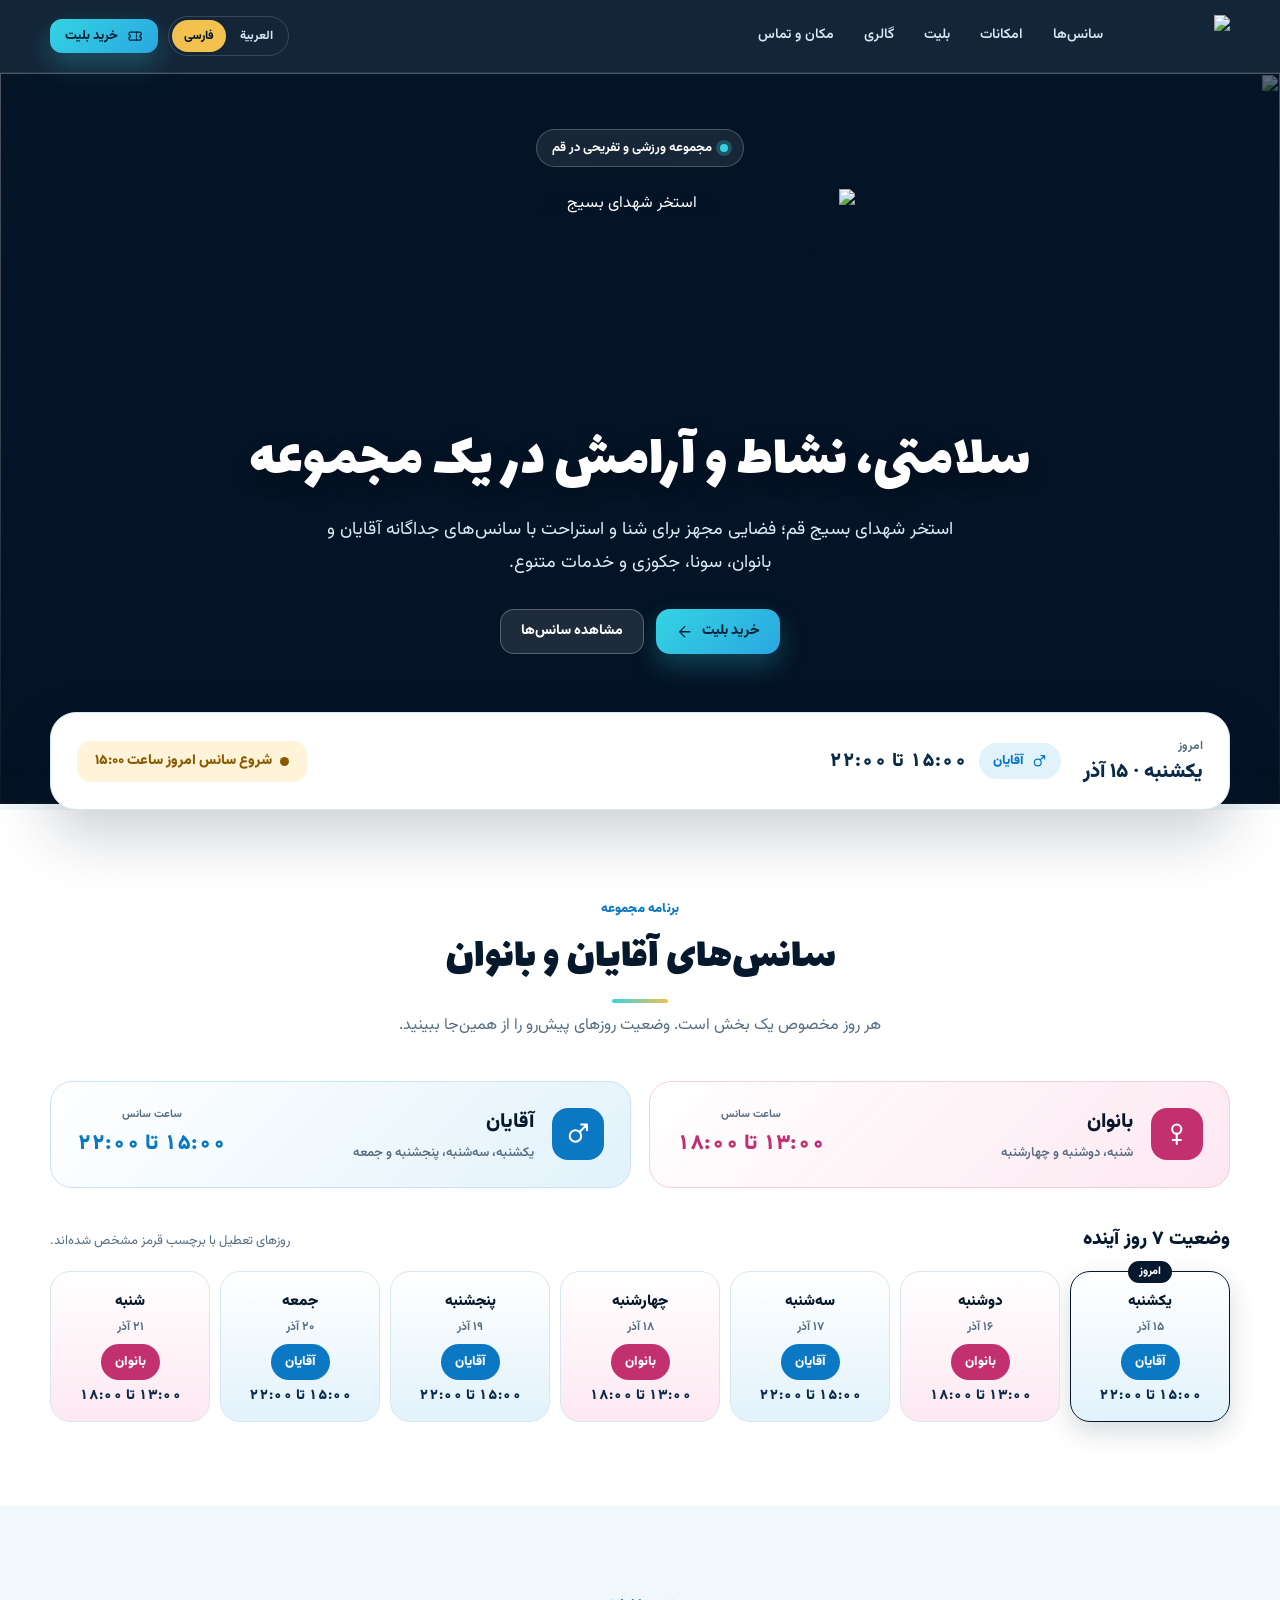
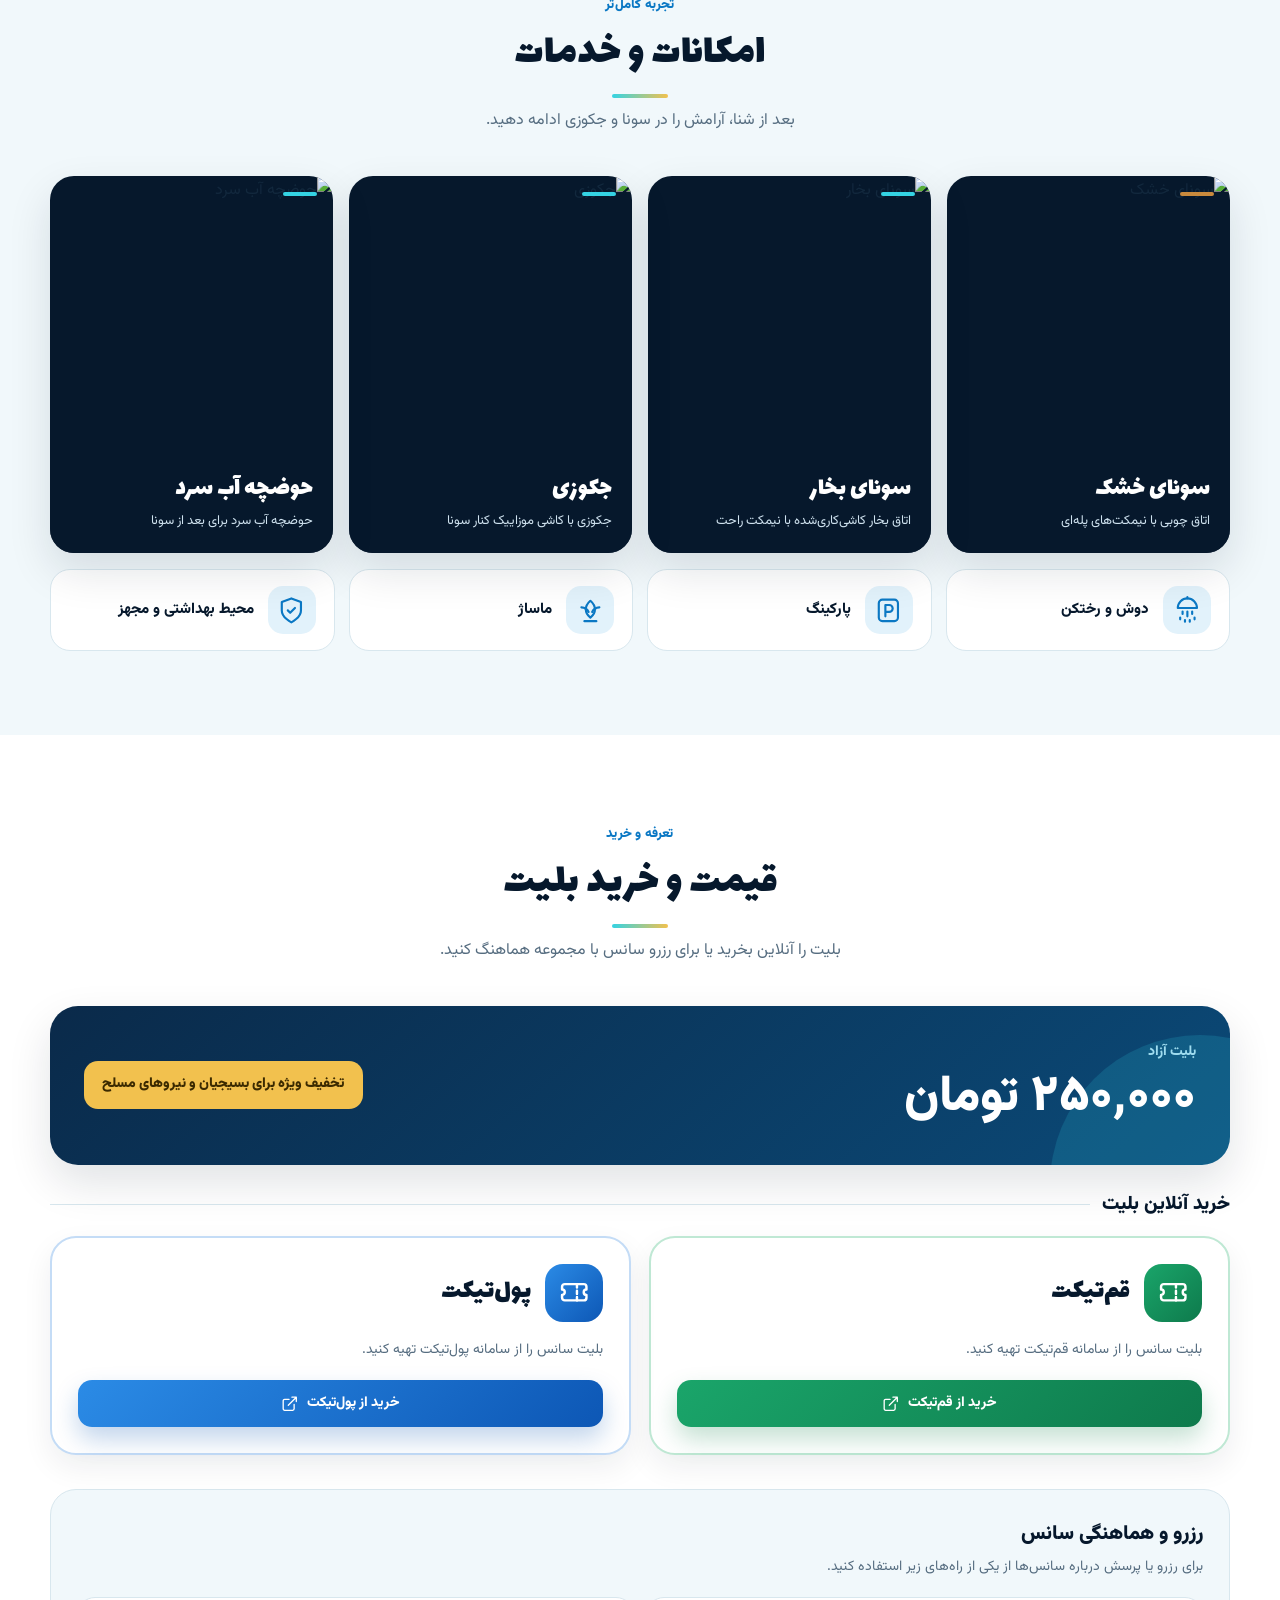
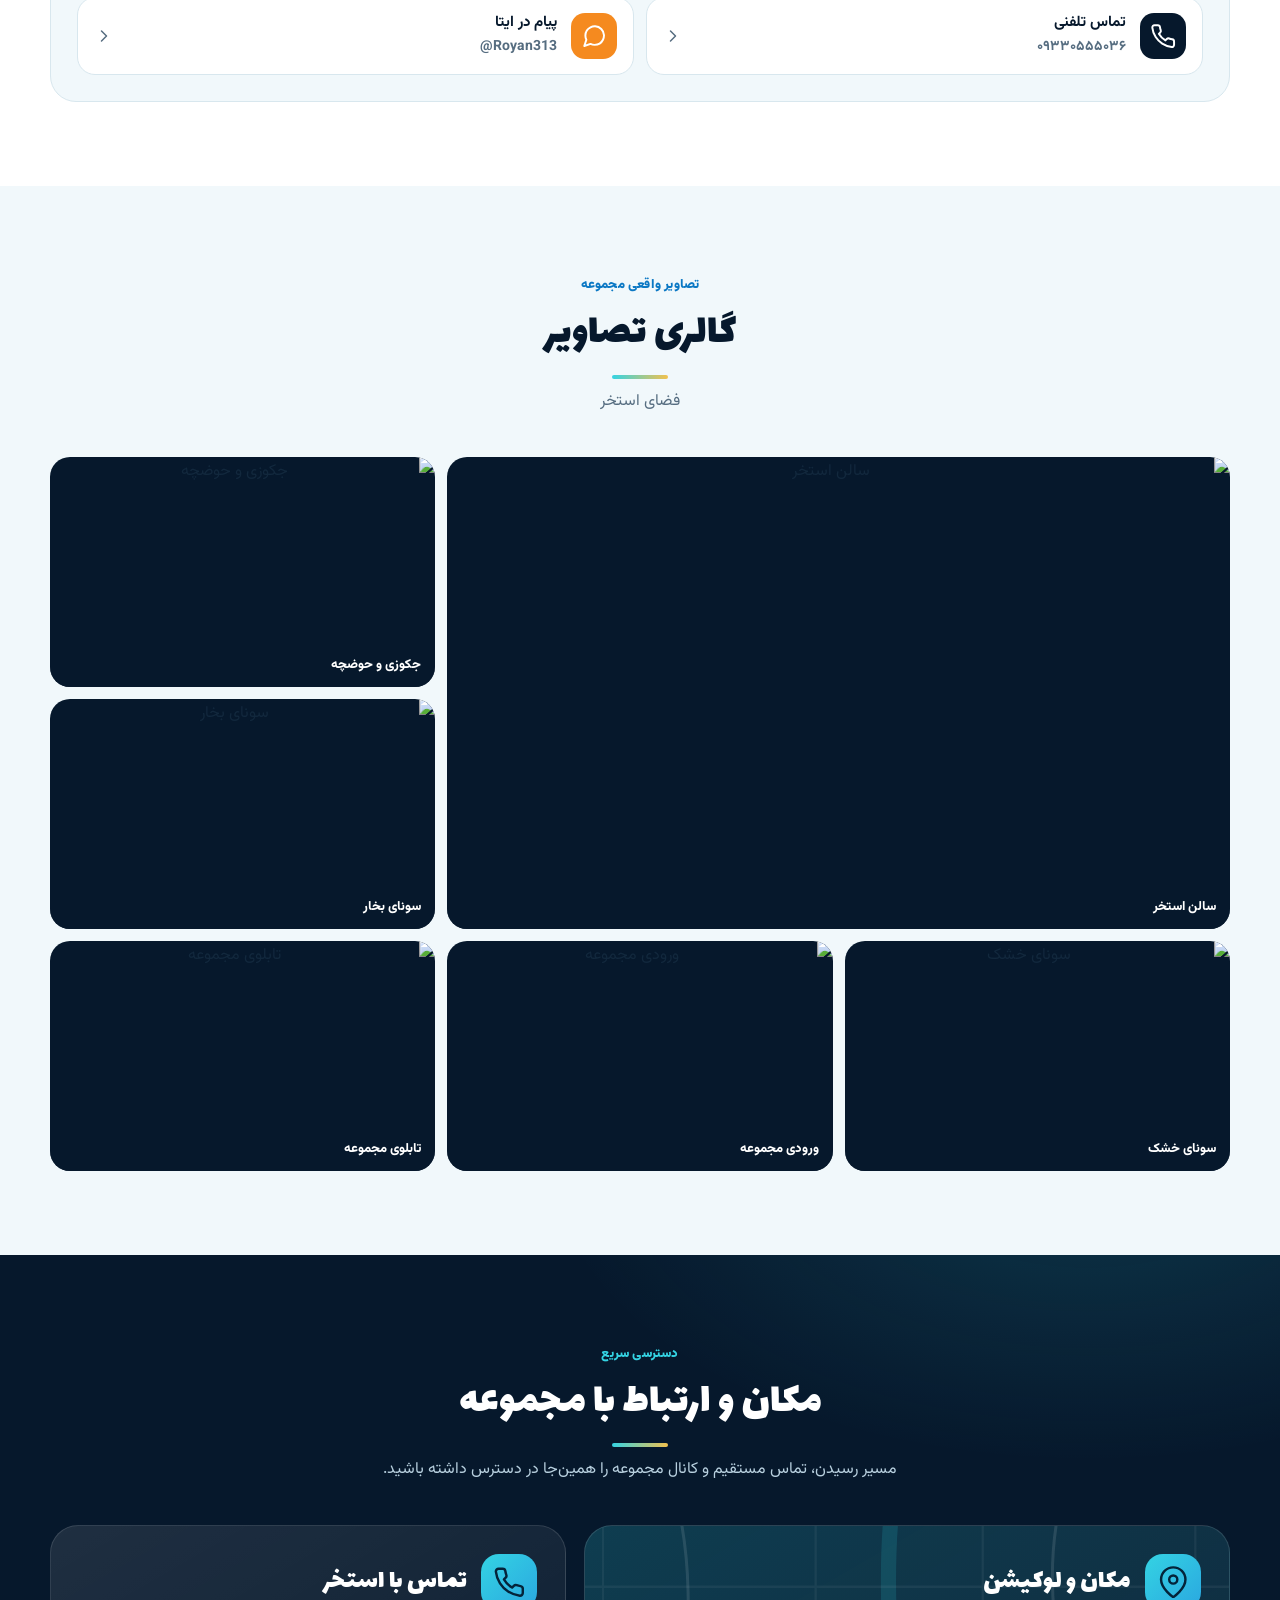
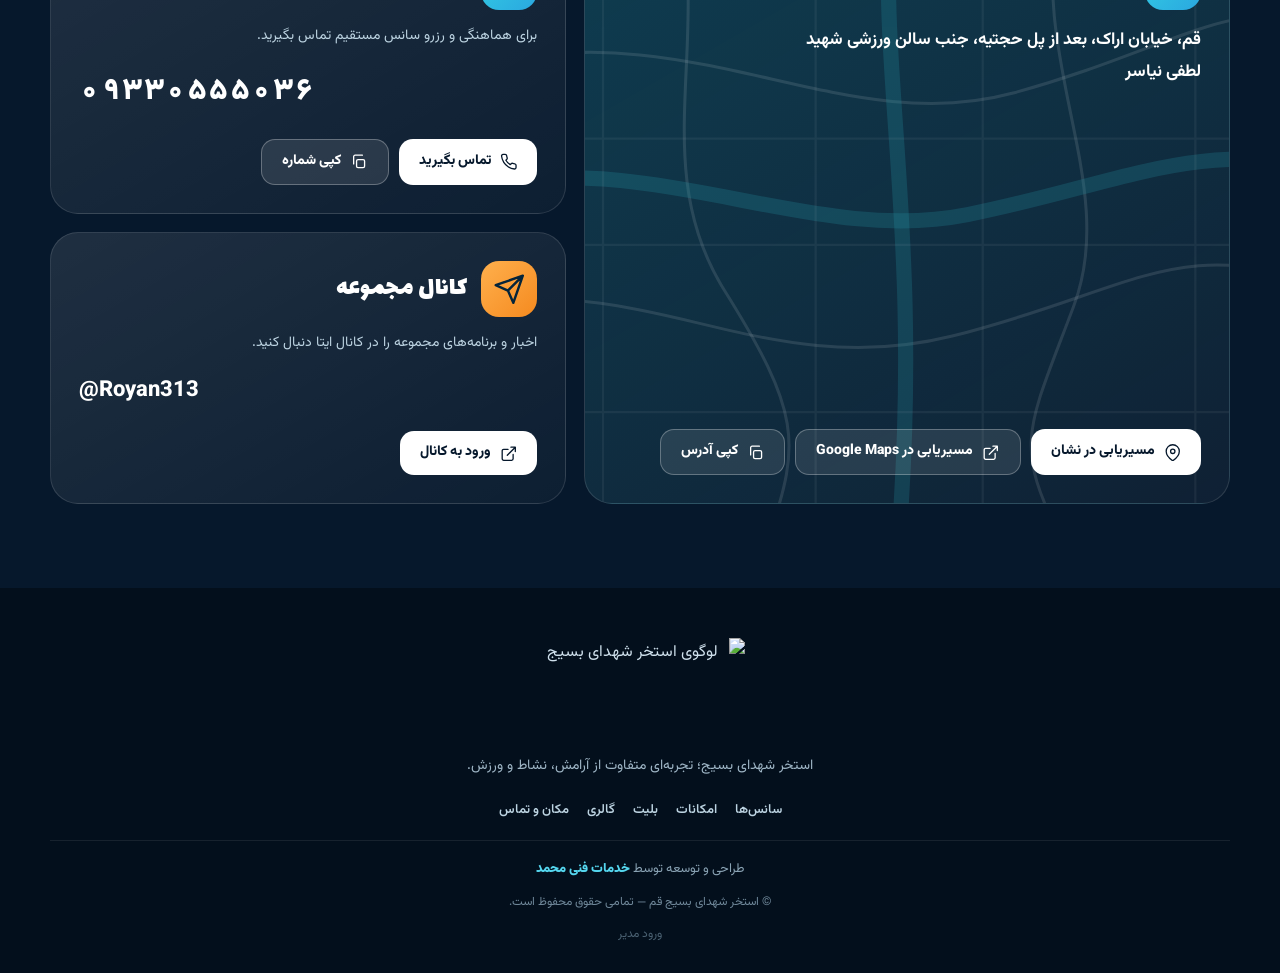
==== commit 572bd27a: "Add files via upload" ====
--- a/index.html
+++ b/index.html
@@ -3,7 +3,7 @@
 <head>
 <meta charset="utf-8">
 <meta name="viewport" content="width=device-width,initial-scale=1,viewport-fit=cover">
-<meta name="theme-color" content="#061b35">
+<meta name="theme-color" content="#06182c">
 <meta name="description" content="استخر در قم؛ استخر شهدای بسیج قم با سانس آقایان و بانوان، قیمت بلیت، امکانات، آدرس و امکان خرید بلیت آنلاین.">
 <meta name="robots" content="index,follow,max-image-preview:large,max-snippet:-1,max-video-preview:-1">
 <meta name="keywords" content="استخر در قم, استخر قم, استخر شهدای بسیج قم, استخر شهدای بسیج, استخر آقایان قم, استخر بانوان قم, سانس استخر قم, بلیت استخر قم, سونای خشک, سونای بخار, جکوزی, حوضچه آب سرد, ماساژ, خیابان اراک قم">
@@ -18,87 +18,640 @@
 <link rel="alternate" hreflang="fa" href="https://pcmohqm-coder.github.io/pool-ticket/"><link rel="alternate" hreflang="ar" href="https://pcmohqm-coder.github.io/pool-ticket/?lang=ar"><link rel="alternate" hreflang="x-default" href="https://pcmohqm-coder.github.io/pool-ticket/">
 <title>استخر شهدای بسیج قم | استخر آقایان و بانوان قم | بلیت</title>
 <link rel="preconnect" href="https://fonts.googleapis.com"><link rel="preconnect" href="https://fonts.gstatic.com" crossorigin>
-<link href="https://fonts.googleapis.com/css2?family=Vazirmatn:wght@400;500;600;700;800;900&display=swap" rel="stylesheet">
+<link href="https://fonts.googleapis.com/css2?family=Lalezar&family=Vazirmatn:wght@400;500;600;700;800;900&display=swap" rel="stylesheet">
+<link rel="preload" as="image" href="img/hero.webp" type="image/webp">
 <style>
-:root{--navy:#061a35;--navy2:#0a3158;--blue:#087dcc;--cyan:#18c7e9;--aqua:#48e0e7;--gold:#f8c94b;--bg:#f2f9fc;--card:#fff;--ink:#10263c;--muted:#6d8293;--line:#dcecf2;--shadow:0 18px 50px rgba(5,39,67,.11);--r:28px}
-*{box-sizing:border-box;margin:0;padding:0}html{scroll-behavior:smooth}body{font-family:Vazirmatn,Tahoma,sans-serif;background:var(--bg);color:var(--ink);line-height:1.85;overflow-x:hidden}a{text-decoration:none;color:inherit}button{font:inherit}.container{width:min(1180px,calc(100% - 30px));margin-inline:auto}
+/* Design plan: deep-navy header and hero over the real pool photo, white and foam sections, one warm wood accent for the saunas.
+   Water cyan = actions, rose and blue = women and men, green and red = open and closed. Vazirmatn for text, Lalezar for headings. */
+:root{
+  --ink:#06182c;--navy:#0a2a4a;--blue:#0b78c4;--aqua:#34d3e3;--foam:#f1f8fb;--paper:#fff;
+  --text:#12283d;--muted:#566d80;--line:#d8e7ee;--wood:#c98a3d;--gold:#f2c14e;
+  --rose:#c2306f;--rose-soft:#fde8f1;--men:#0b78c4;--men-soft:#e2f2fb;
+  --ok:#16874f;--ok-soft:#e0f5e9;--bad:#c62839;--bad-soft:#fde8ea;
+  --r:22px;--shadow:0 18px 44px rgba(6,24,44,.12);
+  --font:"Vazirmatn",Tahoma,"Segoe UI",sans-serif;--display:"Lalezar","Vazirmatn",Tahoma,sans-serif;
+}
+*{box-sizing:border-box;margin:0;padding:0}
+html{scroll-behavior:smooth;scroll-padding-top:84px}
+body{font-family:var(--font);background:var(--foam);color:var(--text);line-height:1.85;overflow-x:hidden;-webkit-text-size-adjust:100%}
+a{color:inherit;text-decoration:none}button{font:inherit;color:inherit}img{max-width:100%;display:block}
+.wrap{width:min(1180px,calc(100% - 32px));margin-inline:auto}
+.ic{width:1.25em;height:1.25em;stroke:currentColor;fill:none;stroke-width:1.8;stroke-linecap:round;stroke-linejoin:round;flex:none}
+.sr{position:absolute;width:1px;height:1px;overflow:hidden;clip:rect(0 0 0 0);white-space:nowrap}
+.skip{position:absolute;inset-inline-start:12px;top:-60px;z-index:300;background:#fff;color:var(--ink);padding:9px 14px;border-radius:10px;font-weight:800}
+.skip:focus{top:10px}
+:focus-visible{outline:3px solid var(--aqua);outline-offset:3px}
+
+/* announcement */
+.notice{background:var(--gold);color:#3b2a00;font-weight:800;font-size:14px;text-align:center;padding:9px 16px;line-height:1.6}
+.notice[hidden]{display:none}
+
 /* header */
-header{position:fixed;inset:0 0 auto;z-index:100;background:rgba(4,21,43,.78);backdrop-filter:blur(18px);border-bottom:1px solid rgba(255,255,255,.1)}
-.nav{height:76px;display:grid;grid-template-columns:1fr auto 1fr;align-items:center;position:relative}.brand-title{grid-column:2;color:#fff;font-size:21px;font-weight:900;white-space:nowrap;text-align:center;letter-spacing:-.4px}.brand-title span{color:var(--gold)}
-.header-side{display:flex;align-items:center;gap:9px}.header-side.left{grid-column:1;justify-self:start}.header-side.right{grid-column:3;justify-self:end}.menu-btn{width:42px;height:42px;border:1px solid rgba(255,255,255,.14);border-radius:14px;background:rgba(255,255,255,.08);color:#fff;cursor:pointer;display:grid;place-items:center;font-size:23px}.lang-switch{display:flex;gap:3px;padding:3px;border:1px solid rgba(255,255,255,.14);background:rgba(0,0,0,.18);border-radius:999px;direction:ltr}.lang-btn{border:0;background:transparent;color:#d8eaf4;border-radius:999px;padding:6px 9px;font-size:11px;font-weight:800;cursor:pointer;min-width:48px;position:relative;z-index:3}.lang-btn.active{background:var(--gold);color:var(--navy);box-shadow:0 4px 14px rgba(248,201,75,.2)}
-.menu{position:absolute;top:88px;right:0;width:min(310px,calc(100vw - 30px));display:none;background:rgba(5,25,49,.97);border:1px solid rgba(255,255,255,.12);border-radius:22px;padding:9px;box-shadow:0 25px 60px rgba(0,0,0,.3)}.menu.open{display:grid}.menu a{color:#eef8ff;padding:12px 14px;border-radius:14px;font-size:13px}.menu a:hover{background:rgba(72,224,231,.1);color:var(--aqua)}
+.site-header{position:sticky;top:0;z-index:100;background:rgba(6,24,44,.94);backdrop-filter:blur(16px);border-bottom:1px solid rgba(255,255,255,.08)}
+.bar{height:72px;display:flex;align-items:center;gap:18px}
+.brand{display:flex;align-items:center;flex:none}.brand img{height:42px;width:auto}
+.nav{display:flex;align-items:center;gap:4px;margin-inline-start:12px;flex:1}
+.nav a{color:#d6e7f3;font-size:14px;font-weight:600;padding:8px 13px;border-radius:12px;transition:background .2s,color .2s}
+.nav a:hover{background:rgba(255,255,255,.08);color:#fff}
+.bar-actions{display:flex;align-items:center;gap:10px;margin-inline-start:auto}
+.lang{display:flex;gap:2px;padding:3px;border:1px solid rgba(255,255,255,.16);border-radius:999px;direction:ltr}
+.lang button{border:0;background:transparent;color:#cfe3f1;border-radius:999px;padding:5px 12px;font-size:12px;font-weight:800;cursor:pointer;min-width:52px}
+.lang button.on{background:var(--gold);color:var(--ink)}
+.btn{display:inline-flex;align-items:center;justify-content:center;gap:9px;border:0;border-radius:14px;padding:12px 20px;font-weight:800;font-size:14px;cursor:pointer;transition:transform .2s,box-shadow .2s,background .2s;line-height:1.4}
+.btn:hover{transform:translateY(-2px)}
+.btn-aqua{background:linear-gradient(135deg,var(--aqua),#2aa7e0);color:#04243a;box-shadow:0 12px 26px rgba(52,211,227,.25)}
+.btn-glass{background:rgba(255,255,255,.1);border:1px solid rgba(255,255,255,.26);color:#fff;backdrop-filter:blur(8px)}
+.btn-dark{background:var(--ink);color:#fff}
+.btn-line{background:#fff;border:1.5px solid var(--line);color:var(--navy)}
+.btn-sm{padding:8px 15px;font-size:13px;border-radius:12px}
+.menu-btn{display:none;width:42px;height:42px;border-radius:12px;border:1px solid rgba(255,255,255,.2);background:rgba(255,255,255,.07);color:#fff;cursor:pointer;place-items:center}
+
 /* hero */
-.hero{position:relative;min-height:720px;display:grid;place-items:center;overflow:hidden;background:#03162c;padding-top:76px}.hero video{position:absolute;inset:0;width:100%;height:100%;object-fit:cover;object-position:center center;opacity:.68}.hero:before{content:"";position:absolute;inset:0;background:linear-gradient(180deg,rgba(2,17,35,.46),rgba(2,22,43,.62) 60%,rgba(2,18,35,.9));z-index:1}.hero:after{content:"";position:absolute;left:-10%;right:-10%;bottom:-90px;height:190px;background:radial-gradient(ellipse at center,rgba(24,199,233,.45),transparent 67%);z-index:1;filter:blur(8px)}
-.hero-content{position:relative;z-index:2;text-align:center;color:#fff;display:flex;flex-direction:column;align-items:center;padding:65px 0 85px}.hero-kicker{display:inline-flex;align-items:center;gap:7px;padding:7px 14px;border:1px solid rgba(255,255,255,.17);background:rgba(255,255,255,.09);backdrop-filter:blur(10px);border-radius:999px;font-size:12px;font-weight:700;margin-bottom:18px}.hero-logo{width:min(470px,82vw);height:auto;max-height:190px;object-fit:contain;filter:drop-shadow(0 16px 30px rgba(0,0,0,.38));margin-bottom:20px}.hero h1{font-size:clamp(29px,5vw,55px);font-weight:900;line-height:1.3;margin-bottom:12px;text-shadow:0 5px 20px rgba(0,0,0,.25)}.hero p{max-width:690px;color:#e5f6fb;font-size:17px;margin-bottom:25px}.hero-actions{display:flex;align-items:center;justify-content:center;gap:12px;flex-wrap:wrap}.btn{display:inline-flex;align-items:center;justify-content:center;gap:8px;border:0;border-radius:16px;padding:12px 20px;font-weight:800;cursor:pointer;transition:.25s}.btn-primary{background:linear-gradient(135deg,var(--aqua),var(--blue));color:#03213b;box-shadow:0 14px 30px rgba(24,199,233,.22)}.btn-primary:hover{transform:translateY(-3px)}.btn-ghost{border:1px solid rgba(255,255,255,.2);background:rgba(255,255,255,.09);color:#fff;backdrop-filter:blur(10px)}
-/* common */
-section{padding:86px 0}.section-head{text-align:center;margin-bottom:38px}.eyebrow{color:var(--blue);font-size:12px;font-weight:900;margin-bottom:5px}.section-head h2{font-size:clamp(26px,4vw,38px);color:var(--navy);font-weight:900}.section-head p{color:var(--muted);max-width:690px;margin:7px auto 0}.section-head h2:after{content:"";display:block;width:52px;height:4px;border-radius:20px;background:linear-gradient(90deg,var(--cyan),var(--gold));margin:9px auto 0}
+.hero{position:relative;isolation:isolate;color:#fff;display:grid;align-items:center;min-height:min(84vh,700px);overflow:hidden;background:var(--ink)}
+.hero-media{position:absolute;inset:0;z-index:-2}
+.hero-media img,.hero-media video{width:100%;height:100%;object-fit:cover;object-position:center 35%}
+.hero:before{content:"";position:absolute;inset:0;z-index:-1;background:linear-gradient(180deg,rgba(4,18,36,.62) 0%,rgba(4,18,36,.72) 50%,rgba(4,18,36,.96) 100%)}
+.hero-in{display:flex;flex-direction:column;align-items:center;text-align:center;padding:56px 0 150px}
+.kicker{display:inline-flex;align-items:center;gap:8px;padding:6px 15px;border:1px solid rgba(255,255,255,.22);background:rgba(255,255,255,.08);border-radius:999px;font-size:13px;font-weight:700;margin-bottom:22px}
+.kicker i{width:8px;height:8px;border-radius:50%;background:var(--aqua);box-shadow:0 0 0 4px rgba(52,211,227,.25)}
+.hero-logo{width:min(430px,76vw);height:auto;filter:drop-shadow(0 14px 28px rgba(0,0,0,.45));margin-bottom:18px}
+.hero h1{font-family:var(--display);font-weight:400;font-size:clamp(32px,5.4vw,60px);line-height:1.35;text-shadow:0 5px 22px rgba(0,0,0,.35)}
+.hero p{max-width:640px;color:#dbeaf3;font-size:clamp(15px,2vw,18px);margin:12px 0 28px}
+.hero-actions{display:flex;gap:12px;flex-wrap:wrap;justify-content:center}
+
+/* today card */
+.today{position:relative;z-index:5;margin-top:-92px}
+.today-card{background:#fff;border-radius:26px;box-shadow:0 26px 60px rgba(6,24,44,.2);padding:22px 26px;display:grid;grid-template-columns:auto 1fr auto;align-items:center;gap:22px;border:1px solid var(--line)}
+.today-date small{display:block;color:var(--muted);font-size:12px;font-weight:700}
+.today-date strong{font-size:20px;font-weight:900;color:var(--navy);display:block;line-height:1.5}
+.today-g{display:flex;align-items:center;gap:12px;font-weight:800}
+.chip{display:inline-flex;align-items:center;gap:7px;padding:6px 14px;border-radius:999px;font-size:13px;font-weight:900;white-space:nowrap}
+.chip.women{background:var(--rose-soft);color:var(--rose)}.chip.men{background:var(--men-soft);color:var(--men)}
+.today-hours{font-size:19px;font-weight:900;color:var(--navy);font-variant-numeric:tabular-nums}
+.pill{display:inline-flex;align-items:center;gap:8px;padding:10px 18px;border-radius:14px;font-weight:900;font-size:14px;line-height:1.5;text-align:center}
+.pill:before{content:"";width:9px;height:9px;border-radius:50%;background:currentColor;flex:none}
+.pill.open{background:var(--ok-soft);color:var(--ok)}.pill.closed{background:var(--bad-soft);color:var(--bad)}
+.pill.soon{background:#fff4d9;color:#8a5a00}.pill.done{background:#eef2f5;color:#566d80}
+.pill.open:before{animation:pulse 1.8s infinite}
+@keyframes pulse{0%{box-shadow:0 0 0 0 rgba(22,135,79,.5)}100%{box-shadow:0 0 0 9px rgba(22,135,79,0)}}
+
+/* common sections */
+section.block{padding:84px 0}
+.head{text-align:center;margin-bottom:40px}
+.eyebrow{display:inline-block;color:var(--blue);font-size:13px;font-weight:900;margin-bottom:6px;letter-spacing:.2px}
+.head h2{font-family:var(--display);font-weight:400;font-size:clamp(30px,4.4vw,44px);color:var(--ink);line-height:1.4}
+.head p{color:var(--muted);max-width:660px;margin:8px auto 0}
+.head h2:after{content:"";display:block;width:56px;height:4px;border-radius:9px;background:linear-gradient(90deg,var(--aqua),var(--gold));margin:10px auto 0}
+
 /* sessions */
-.sessions{background:#fff}.session-grid{display:grid;grid-template-columns:1fr 1fr;gap:22px}.session-card{position:relative;overflow:hidden;padding:28px;border-radius:var(--r);border:1px solid var(--line);background:linear-gradient(145deg,#fff,#f3fbfd);box-shadow:var(--shadow)}.session-card:before{content:"";position:absolute;width:180px;height:180px;border-radius:50%;left:-80px;top:-80px;background:rgba(24,199,233,.1)}.session-top{display:flex;align-items:center;gap:14px;position:relative}.session-icon{width:58px;height:58px;display:grid;place-items:center;border-radius:19px;background:#e7f9fb;font-size:30px}.session-card h3{font-size:22px;color:var(--navy)}.days{color:var(--blue);font-weight:800;font-size:13px}.day-list{display:flex;flex-wrap:wrap;gap:6px;margin-top:17px}.day-list span{padding:5px 9px;border-radius:999px;background:#edf8fb;color:#3c5d71;font-size:12px;font-weight:800}.time{display:inline-flex;margin-top:18px;padding:8px 13px;border-radius:12px;background:var(--navy);color:#fff;font-weight:900;font-size:13px}.session-top{display:flex;align-items:center;gap:14px}.session-top>div:nth-child(2){flex:1;min-width:0}.session-top .time{margin-inline-start:auto;white-space:nowrap}.session-top .time::before{content:"🕒 ";font-size:.9em}@media(max-width:560px){.session-top{align-items:flex-start;flex-wrap:wrap}.session-top .time{width:100%;margin-inline-start:0;margin-top:8px;text-align:center}}
-.session-card .btn{display:none}
-
-/* session time visibility fix */
-.session-time{display:flex;align-items:center;gap:9px;margin-top:16px;padding:11px 14px;border-radius:14px;background:#e8f7fb;border:1px solid #c9e9f1;color:var(--navy);width:max-content;max-width:100%;position:relative;z-index:2}.time-label{font-size:12px;font-weight:900;color:#147fa8}.session-time .time{display:inline-flex!important;margin:0!important;padding:0!important;border-radius:0!important;background:transparent!important;color:var(--navy)!important;font-size:15px;font-weight:900;white-space:nowrap}.session-time .time::before{content:"🕒 ";font-size:.9em}@media(max-width:560px){.session-time{width:100%;justify-content:center}.session-time .time{width:auto!important;margin:0!important}}
+.sessions{background:var(--paper)}
+.hours-row{display:grid;grid-template-columns:1fr 1fr;gap:18px;margin-bottom:34px}
+.hours-card{display:flex;align-items:center;gap:18px;padding:22px 26px;border-radius:var(--r);border:1px solid var(--line);background:var(--foam)}
+.hours-card.women{background:linear-gradient(135deg,#fff,var(--rose-soft));border-color:#f3cfe0}
+.hours-card.men{background:linear-gradient(135deg,#fff,var(--men-soft));border-color:#c9e4f4}
+.hours-card h3{font-size:20px;font-weight:900;color:var(--ink)}
+.hours-card .days{font-size:13px;color:var(--muted);font-weight:600}
+.hours-card .hrs{margin-inline-start:auto;text-align:center;font-size:21px;font-weight:900;font-variant-numeric:tabular-nums;white-space:nowrap}
+.hours-card.women .hrs{color:var(--rose)}.hours-card.men .hrs{color:var(--men)}
+.hours-card .hrs small{display:block;font-size:11px;color:var(--muted);font-weight:700}
+.badge-ic{width:52px;height:52px;border-radius:16px;display:grid;place-items:center;flex:none;font-size:22px}
+.women .badge-ic{background:var(--rose);color:#fff}.men .badge-ic{background:var(--men);color:#fff}
+.strip-title{display:flex;align-items:baseline;justify-content:space-between;gap:12px;margin-bottom:14px;flex-wrap:wrap}
+.strip-title h3{font-size:19px;font-weight:900;color:var(--ink)}.strip-title span{font-size:13px;color:var(--muted)}
+.strip{display:grid;grid-template-columns:repeat(7,1fr);gap:10px}
+.day{position:relative;display:flex;flex-direction:column;gap:6px;align-items:center;text-align:center;padding:16px 8px 14px;border-radius:20px;border:1.5px solid var(--line);background:#fff}
+.day .dn{font-weight:900;color:var(--ink);font-size:15px}.day .dd{font-size:12px;color:var(--muted);font-weight:700}
+.day .dt{font-size:14px;font-weight:900;font-variant-numeric:tabular-nums;color:var(--navy);line-height:1.5}
+.day.women{background:linear-gradient(180deg,#fff,var(--rose-soft))}.day.men{background:linear-gradient(180deg,#fff,var(--men-soft))}
+.day.women .chip{background:var(--rose);color:#fff}.day.men .chip{background:var(--men);color:#fff}
+.day.today-d{border-color:var(--ink);box-shadow:0 10px 26px rgba(6,24,44,.16)}
+.day .tag{position:absolute;top:-11px;background:var(--ink);color:#fff;font-size:11px;font-weight:800;padding:1px 11px;border-radius:99px}
+.day.closed{background:repeating-linear-gradient(135deg,#fff,#fff 8px,var(--bad-soft) 8px,var(--bad-soft) 16px);border-color:#f1c3c8}
+.day.closed .chip{background:#e9edf0;color:#6a7c8b}
+.day.closed .dt{color:var(--bad);background:#fff;padding:1px 12px;border-radius:99px;border:1px solid #f1c3c8}
+
 /* facilities */
-.facilities{background:linear-gradient(180deg,#f3fafc,#edf7fb)}.facility-grid{display:grid;grid-template-columns:repeat(4,1fr);gap:15px}.facility{min-height:165px;display:flex;flex-direction:column;align-items:center;justify-content:center;text-align:center;background:rgba(255,255,255,.86);border:1px solid var(--line);border-radius:24px;box-shadow:0 10px 30px rgba(8,67,94,.06);transition:.25s;position:relative;overflow:hidden}.facility:after{content:"";position:absolute;bottom:-35px;width:130px;height:70px;background:rgba(24,199,233,.08);border-radius:50%}.facility:hover{transform:translateY(-5px);box-shadow:var(--shadow)}.facility .ico{width:66px;height:66px;display:grid;place-items:center;border-radius:21px;background:linear-gradient(145deg,#e5faff,#fff);border:1px solid #d5edf3;font-size:29px;margin-bottom:11px}.facility h3{font-size:14px;color:#19374d;position:relative;z-index:1}
-/* contact hub */
-.contact-hub{background:#061b35;color:#fff;position:relative;overflow:hidden}.contact-hub:before{content:"";position:absolute;width:480px;height:480px;border-radius:50%;right:-180px;top:-220px;background:rgba(24,199,233,.1)}.contact-hub .section-head h2{color:#fff}.contact-hub .section-head p{color:#b9d2e1}.contact-hub .section-head h2:after{margin-top:9px}.contact-grid{display:grid;grid-template-columns:1.2fr .9fr .9fr;gap:17px;position:relative}.contact-card{border:1px solid rgba(255,255,255,.1);border-radius:26px;padding:24px;background:linear-gradient(145deg,rgba(255,255,255,.10),rgba(255,255,255,.045));backdrop-filter:blur(10px);min-height:205px;display:flex;flex-direction:column;justify-content:space-between}.contact-card.location{background:linear-gradient(145deg,rgba(72,224,231,.17),rgba(255,255,255,.05))}.contact-card h3{font-size:19px}.contact-card p{color:#c4dbe8;font-size:13px;line-height:1.9;margin-top:6px}.contact-icon{width:52px;height:52px;border-radius:17px;display:grid;place-items:center;background:rgba(255,255,255,.1);font-size:25px;margin-bottom:12px}.contact-card .btn{margin-top:17px;background:#fff;color:var(--navy);width:max-content;max-width:100%}.map-actions{display:flex;gap:9px;flex-wrap:wrap}.map-actions .btn{margin-top:17px}.map-actions .map-maps{background:rgba(255,255,255,.12);color:#fff;border-color:rgba(255,255,255,.2)}.contact-card .btn:hover{transform:translateY(-2px)}
+.facilities{background:var(--foam)}
+.fac-grid{display:grid;grid-template-columns:repeat(4,1fr);gap:16px}
+.fac{position:relative;aspect-ratio:3/4;border-radius:24px;overflow:hidden;background:var(--ink);box-shadow:var(--shadow);isolation:isolate}
+.fac img{position:absolute;inset:0;width:100%;height:100%;object-fit:cover;z-index:-2;transition:transform .7s cubic-bezier(.2,.7,.2,1)}
+.fac:before{content:"";position:absolute;inset:0;z-index:-1;background:linear-gradient(180deg,rgba(6,24,44,0) 38%,rgba(6,24,44,.92))}
+.fac:hover img{transform:scale(1.06)}
+.fac-body{position:absolute;inset:auto 0 0;padding:20px;color:#fff}
+.fac-body h3{font-family:var(--display);font-weight:400;font-size:26px;line-height:1.4}
+.fac-body p{font-size:13px;color:#cfe2ef;margin-top:2px}
+.fac.dry:after,.fac.steam:after,.fac.jac:after,.fac.cold:after{content:"";position:absolute;top:16px;inset-inline-start:16px;width:34px;height:4px;border-radius:9px;background:var(--aqua)}
+.fac.dry:after{background:var(--wood)}
+.tiles{display:grid;grid-template-columns:repeat(4,1fr);gap:14px;margin-top:16px}
+.tile{display:flex;align-items:center;gap:14px;padding:16px 18px;border-radius:20px;background:#fff;border:1px solid var(--line)}
+.tile .ti{width:48px;height:48px;border-radius:15px;display:grid;place-items:center;background:var(--men-soft);color:var(--blue);font-size:23px;flex:none}
+.tile h3{font-size:15px;font-weight:800;color:var(--ink);line-height:1.6}
+
+/* tickets */
+.tickets{background:var(--paper)}
+.price-card{position:relative;overflow:hidden;border-radius:28px;padding:34px;color:#fff;background:linear-gradient(140deg,var(--navy),#0b4a78);box-shadow:var(--shadow);display:flex;align-items:center;justify-content:space-between;gap:20px;flex-wrap:wrap;margin-bottom:22px}
+.price-card:after{content:"";position:absolute;width:300px;height:300px;border-radius:50%;inset-inline-start:-120px;bottom:-170px;background:rgba(52,211,227,.16)}
+.price-card>*{position:relative;z-index:1}
+.price-label{color:#9fdcef;font-size:14px;font-weight:800}
+.price{font-size:clamp(34px,5vw,50px);font-weight:900;line-height:1.3}
+.special{background:var(--gold);color:#3b2a00;font-weight:900;font-size:14px;padding:11px 18px;border-radius:14px;max-width:340px}
+.sub-title{display:flex;align-items:center;gap:12px;margin:0 0 14px;font-size:19px;font-weight:900;color:var(--ink)}
+.sub-title:after{content:"";height:1px;background:var(--line);flex:1}
+.buy-grid{display:grid;grid-template-columns:1fr 1fr;gap:18px;margin-bottom:34px}
+.buy{display:flex;flex-direction:column;gap:16px;padding:26px;border-radius:26px;border:2px solid var(--line);background:#fff;box-shadow:0 12px 30px rgba(6,24,44,.07);transition:transform .25s,box-shadow .25s}
+.buy:hover{transform:translateY(-4px);box-shadow:var(--shadow)}
+.buy-top{display:flex;align-items:center;gap:14px}
+.buy .bi{width:58px;height:58px;border-radius:18px;display:grid;place-items:center;color:#fff;font-size:26px;flex:none}
+.buy h3{font-family:var(--display);font-weight:400;font-size:28px;line-height:1.3;color:var(--ink)}
+.buy p{color:var(--muted);font-size:14px}
+.buy.qom{border-color:#bfe8d4}.buy.qom .bi{background:linear-gradient(135deg,#1aa56a,#0e7a4c)}.buy.qom .btn{background:linear-gradient(135deg,#1aa56a,#0e7a4c);color:#fff;box-shadow:0 12px 24px rgba(22,135,79,.25)}
+.buy.pool{border-color:#c4dcf6}.buy.pool .bi{background:linear-gradient(135deg,#2b8be6,#0d57b5)}.buy.pool .btn{background:linear-gradient(135deg,#2b8be6,#0d57b5);color:#fff;box-shadow:0 12px 24px rgba(13,87,181,.25)}
+.buy .btn{width:100%;padding:14px}
+.book{border-radius:26px;background:var(--foam);border:1px solid var(--line);padding:26px}
+.book h3{font-size:20px;font-weight:900;color:var(--ink)}.book>p{color:var(--muted);font-size:14px;margin:2px 0 16px}
+.opts{display:grid;grid-template-columns:1fr 1fr;gap:12px}
+.opt{display:flex;align-items:center;gap:14px;padding:14px 16px;border-radius:18px;background:#fff;border:1.5px solid var(--line);transition:border-color .2s,transform .2s}
+.opt:hover{border-color:var(--blue);transform:translateY(-2px)}
+.opt .oi{width:46px;height:46px;border-radius:14px;display:grid;place-items:center;font-size:21px;color:#fff;flex:none}
+.opt.call .oi{background:var(--ink)}.opt.eit .oi{background:#f58a1f}
+.opt b{display:block;font-size:15px;color:var(--ink);line-height:1.5}.opt span{display:block;font-size:14px;color:var(--muted);font-weight:700;direction:ltr;text-align:start;unicode-bidi:plaintext}
+.opt .go{margin-inline-start:auto;color:var(--muted)}
+
 /* gallery */
-.gallery{background:#fff}.gallery-shell{background:linear-gradient(145deg,#03172d,#0b3155);border-radius:30px;padding:14px;box-shadow:0 25px 70px rgba(3,24,45,.18);overflow:hidden}.slider{position:relative;border-radius:22px;overflow:hidden;background:#001021}.slides{display:flex;transition:transform .5s cubic-bezier(.22,.8,.25,1);touch-action:pan-y}.slide{min-width:100%;height:500px;position:relative;display:grid;place-items:center;background:#001021}.slide img{width:100%;height:100%;object-fit:contain;display:block}.slide:after{content:"";position:absolute;inset:auto 0 0;height:110px;background:linear-gradient(0deg,rgba(0,10,20,.72),transparent);pointer-events:none}.slide-caption{position:absolute;z-index:3;bottom:18px;right:20px;padding:7px 13px;border-radius:999px;background:rgba(255,255,255,.12);border:1px solid rgba(255,255,255,.18);backdrop-filter:blur(10px);color:#fff;font-size:13px;font-weight:800}.slider-btn{position:absolute;z-index:5;top:50%;transform:translateY(-50%);width:48px;height:48px;border-radius:50%;border:1px solid rgba(255,255,255,.2);background:rgba(2,18,34,.72);color:#fff;display:grid;place-items:center;font-size:28px;cursor:pointer}.slider-btn:hover{background:rgba(24,199,233,.3)}.prev{right:16px}.next{left:16px}.thumbs{display:flex;gap:8px;overflow-x:auto;padding:12px 4px 2px;scrollbar-width:none}.thumbs::-webkit-scrollbar{display:none}.thumb{flex:0 0 86px;height:58px;border:2px solid transparent;border-radius:12px;padding:0;background:#0b2947;overflow:hidden;cursor:pointer;opacity:.62;transition:.2s}.thumb img{width:100%;height:100%;object-fit:cover}.thumb.active{border-color:var(--aqua);opacity:1;box-shadow:0 0 0 2px rgba(24,199,233,.12)}.gallery-meta{display:flex;justify-content:space-between;align-items:center;color:#b9d2e1;font-size:12px;padding:5px 5px 0}.gallery-meta strong{color:#fff}
-/* about */
-.about{background:#f3f9fc}.about-grid{display:grid;grid-template-columns:.9fr 1.1fr;gap:25px;align-items:stretch}.about-img{min-height:350px;border-radius:28px;background-image:url("about-pool.png");background-size:cover;background-position:center;background-repeat:no-repeat;border:1px solid rgba(255,255,255,.55);display:grid;place-items:center;position:relative;overflow:hidden;box-shadow:0 18px 45px rgba(7,48,74,.16)}.about-img:before{content:"🏊";font-size:58px;opacity:.35}.about-img:after{content:"";position:absolute;inset:auto -10% -30px;height:120px;background:radial-gradient(ellipse,rgba(8,125,204,.16),transparent 70%)}.about-text{background:#fff;border:1px solid var(--line);border-radius:28px;padding:32px;box-shadow:var(--shadow)}.about-text h2{font-size:31px;color:var(--navy);margin-bottom:10px}.about-text p{color:#5d7182;margin-bottom:20px}.checks{display:grid;grid-template-columns:1fr 1fr;gap:10px}.checks div{font-size:13px;color:#29485c}.checks div:before{content:"✓";display:inline-grid;place-items:center;width:22px;height:22px;border-radius:50%;background:#e8fafb;color:#0784b5;font-weight:900;margin-left:7px}
-/* ticket */
-.tickets{background:#fff}.ticket-layout{display:grid;grid-template-columns:.8fr 1.2fr;gap:20px}.price-card{border-radius:30px;padding:30px;background:linear-gradient(145deg,#08284b,#0a426b);color:#fff;position:relative;overflow:hidden;box-shadow:var(--shadow)}.price-card:after{content:"";position:absolute;width:230px;height:230px;border-radius:50%;left:-100px;bottom:-120px;background:rgba(72,224,231,.15)}.price-label{color:#9ddfee;font-size:13px;font-weight:800}.price{font-size:40px;font-weight:900;margin:8px 0}.price small{font-size:15px;font-weight:700;color:#c7dce7}.price-note{display:inline-block;background:var(--gold);color:var(--navy);padding:7px 11px;border-radius:10px;font-size:12px;font-weight:900}.reserve-grid{display:grid;grid-template-columns:repeat(3,1fr);gap:13px}.reserve-card{border:1px solid var(--line);border-radius:23px;padding:20px;background:linear-gradient(145deg,#fff,#f4fafc);box-shadow:0 10px 28px rgba(5,39,67,.06);display:flex;flex-direction:column;justify-content:space-between}.reserve-icon{width:52px;height:52px;border-radius:16px;display:grid;place-items:center;background:#e8f9fb;font-size:24px;margin-bottom:12px}.reserve-card h3{font-size:16px;color:var(--navy)}.reserve-card p{font-size:12px;color:var(--muted);margin:5px 0 14px}.reserve-card .btn{width:100%;font-size:12px}.ticket-links{display:grid;gap:9px}.ticket-links .btn{width:100%;font-size:12px}.btn-disabled{opacity:.45;cursor:not-allowed}
+.gallery{background:var(--foam)}
+.g-grid{display:grid;grid-template-columns:repeat(3,1fr);grid-auto-rows:230px;gap:12px}
+.g-item{position:relative;border:0;padding:0;border-radius:20px;overflow:hidden;cursor:zoom-in;background:var(--ink);isolation:isolate}
+.g-item img{width:100%;height:100%;object-fit:cover;transition:transform .6s}
+.g-item:hover img{transform:scale(1.05)}
+.g-item:after{content:attr(data-cap);position:absolute;inset:auto 0 0;padding:26px 14px 10px;color:#fff;font-weight:800;font-size:13px;text-align:start;background:linear-gradient(0deg,rgba(6,24,44,.85),transparent)}
+.g-item.big{grid-column:span 2;grid-row:span 2}
+dialog.lb{border:0;background:transparent;max-width:none;max-height:none;width:100%;height:100%;padding:0;color:#fff}
+dialog.lb::backdrop{background:rgba(3,12,24,.92)}
+.lb-in{height:100%;display:grid;grid-template-rows:1fr auto;align-items:center;justify-items:center;padding:18px 12px 14px;gap:10px}
+.lb-in img{max-width:min(1100px,100%);max-height:calc(100vh - 110px);width:auto;height:auto;border-radius:14px;margin:auto}
+.lb-cap{font-weight:800;font-size:14px;text-align:center}
+.lb-btn{position:fixed;top:50%;transform:translateY(-50%);width:46px;height:46px;border-radius:50%;border:1px solid rgba(255,255,255,.3);background:rgba(6,24,44,.7);color:#fff;cursor:pointer;display:grid;place-items:center;font-size:20px}
+.lb-prev{inset-inline-end:14px}.lb-next{inset-inline-start:14px}
+.lb-close{position:fixed;top:14px;inset-inline-start:14px;width:44px;height:44px;border-radius:50%;border:1px solid rgba(255,255,255,.3);background:rgba(6,24,44,.7);color:#fff;cursor:pointer;display:grid;place-items:center;font-size:20px}
+
+/* contact */
+.contact{position:relative;overflow:hidden;background:radial-gradient(900px 500px at 85% -10%,rgba(52,211,227,.16),transparent 60%),var(--ink);color:#fff}
+.contact .eyebrow{color:var(--aqua)}.contact .head h2{color:#fff}.contact .head p{color:#b8d0df}
+.c-grid{display:grid;grid-template-columns:1.25fr 1fr;gap:18px}
+.c-stack{display:grid;gap:18px}
+.c-card{position:relative;overflow:hidden;border-radius:28px;padding:28px;border:1px solid rgba(255,255,255,.12);background:linear-gradient(150deg,rgba(255,255,255,.1),rgba(255,255,255,.03));display:flex;flex-direction:column;gap:14px}
+.c-card .ci{width:56px;height:56px;border-radius:18px;display:grid;place-items:center;font-size:26px;color:#04243a;background:linear-gradient(135deg,var(--aqua),#2aa7e0);flex:none}
+.c-card h3{font-family:var(--display);font-weight:400;font-size:27px;line-height:1.35}
+.c-card p{color:#bcd3e1;font-size:14px}
+.c-top{display:flex;align-items:center;gap:14px}
+.c-card.loc{min-height:100%;background:linear-gradient(150deg,rgba(52,211,227,.2),rgba(255,255,255,.04))}
+.map-art{position:absolute;inset:0;width:100%;height:100%;opacity:.55;pointer-events:none}
+.c-card.loc>*:not(.map-art){position:relative;z-index:1}
+.c-card .addr{font-size:17px;font-weight:700;line-height:1.9;color:#fff;max-width:420px}
+.c-actions{display:flex;gap:10px;flex-wrap:wrap;margin-top:auto;padding-top:6px}
+.phone-num{font-size:30px;font-weight:900;letter-spacing:.5px;direction:ltr;text-align:start;font-variant-numeric:tabular-nums}
+.c-card .ci.eit{background:linear-gradient(135deg,#ffb04d,#f58a1f)}
+.handle{font-size:22px;font-weight:800;direction:ltr;text-align:start}
+.btn-white{background:#fff;color:var(--ink)}
+.btn-ghost2{background:rgba(255,255,255,.1);border:1px solid rgba(255,255,255,.28);color:#fff}
+
 /* footer */
-footer{background:#03111f;color:#dceaf3;padding:48px 0 22px;text-align:center}.footer-logo{width:205px;max-width:70%;height:auto;margin:0 auto 10px;display:block}.footer-desc{color:#a9bdca;font-size:13px}.footer-dev{margin-top:22px;padding-top:16px;border-top:1px solid rgba(255,255,255,.08);font-size:13px;color:#91a8b8}.footer-dev a{color:#55d7ef;font-weight:900}.copy{margin-top:13px;color:#6f8799;font-size:11px}
-/* sessions refinement */
-.session-card{position:relative;overflow:hidden}.session-card:after{content:"";position:absolute;inset:auto -25px -45px auto;width:150px;height:150px;border-radius:50%;background:rgba(255,255,255,.07);pointer-events:none}.session-top{align-items:center}.day-list{display:flex;flex-wrap:wrap;gap:8px;margin:16px 0}.day-list span{padding:6px 11px;border-radius:999px;background:rgba(255,255,255,.10);border:1px solid rgba(255,255,255,.12);font-size:12px;font-weight:700}.time{display:inline-flex;align-items:center;gap:8px;margin-top:6px;padding:10px 14px;border-radius:14px;background:rgba(255,255,255,.12);font-weight:900}
-@media(max-width:960px){.facility-grid{grid-template-columns:repeat(2,1fr)}.contact-grid{grid-template-columns:1fr 1fr}.contact-card.location{grid-column:1/-1}.ticket-layout{grid-template-columns:1fr}.reserve-grid{grid-template-columns:repeat(3,1fr)}.slide{height:430px}}
-@media(max-width:700px){.container{width:calc(100% - 20px)}.nav{height:68px;grid-template-columns:42px 1fr 100px}.header-side.left{grid-column:1}.brand-title{grid-column:2;font-size:17px}.header-side.right{grid-column:3}.menu{right:0;top:78px}.lang-switch{gap:2px}.lang-btn{min-width:43px;padding:6px 6px;font-size:10px}.hero{min-height:620px;padding-top:68px}.hero video{object-fit:contain;opacity:.62}.hero:before{background:linear-gradient(180deg,rgba(2,17,35,.35),rgba(2,18,35,.82) 65%,rgba(2,18,35,.96))}.hero-content{padding:42px 0 65px}.hero-logo{width:min(370px,88vw);max-height:145px}.hero h1{font-size:29px}.hero p{font-size:14px}.hero-actions{width:100%;flex-direction:column}.hero-actions .btn,.hero-actions .btn-ghost{width:100%;max-width:330px}.session-grid{grid-template-columns:1fr}.facility-grid{grid-template-columns:1fr 1fr;gap:9px}.facility{min-height:142px;border-radius:20px}.facility .ico{width:57px;height:57px;font-size:25px}.facility h3{font-size:12px}.contact-grid{grid-template-columns:1fr}.contact-card.location{grid-column:auto}.contact-card{min-height:190px}.slide{height:315px}.slider-btn{width:40px;height:40px;font-size:23px}.prev{right:9px}.next{left:9px}.slide-caption{right:12px;bottom:12px}.thumb{flex-basis:72px;height:50px}.gallery-shell{padding:9px;border-radius:24px}.gallery-meta{font-size:11px}.about-grid{grid-template-columns:1fr}.about-img{min-height:220px}.about-text{padding:23px}.about-text h2{font-size:25px}.checks{grid-template-columns:1fr}.reserve-grid{grid-template-columns:1fr}.price{font-size:34px}.tickets section{padding-top:60px}}
-@media(max-width:430px){.brand-title{font-size:15px}.nav{grid-template-columns:40px 1fr 94px}.lang-btn{min-width:40px;padding-inline:4px}.hero{min-height:570px}.hero video{object-fit:contain}.hero-logo{width:82vw}.hero h1{font-size:25px}.section-head{margin-bottom:28px}.section-head h2{font-size:25px}}
-
-/* ticket price / special offer */
-.price-card .price{font-size:38px;font-weight:900;line-height:1.25;margin:10px 0 18px;color:#fff}
-.price-card .special-offer{display:inline-block;background:var(--gold);color:var(--navy);padding:10px 14px;border-radius:13px;font-size:13px;font-weight:900;box-shadow:0 8px 18px rgba(248,201,75,.18)}
-@media(max-width:700px){.price-card .price{font-size:31px}.price-card .special-offer{font-size:12px}}
+footer{background:#030f1c;color:#cfe0ec;padding:50px 0 24px;text-align:center}
+.f-logo{width:210px;max-width:70%;height:auto;margin:0 auto 12px}
+.f-desc{color:#9fb6c6;font-size:14px}
+.f-links{display:flex;gap:6px 18px;justify-content:center;flex-wrap:wrap;margin:18px 0}
+.f-links a{color:#bcd3e1;font-size:13px;font-weight:600}.f-links a:hover{color:var(--aqua)}
+.f-dev{margin-top:14px;padding-top:16px;border-top:1px solid rgba(255,255,255,.08);font-size:13px;color:#8aa3b4}
+.f-dev a{color:#55d7ef;font-weight:900}
+.copy{margin-top:10px;font-size:12px;color:#6f8799}
+.admin-link{display:inline-block;margin-top:10px;font-size:12px;color:#5d7688;opacity:.8}.admin-link:hover{color:var(--aqua);opacity:1}
+
+/* responsive */
+@media(max-width:1060px){
+  .nav{display:none;position:absolute;top:72px;inset-inline:0;flex-direction:column;align-items:stretch;gap:2px;margin:0;padding:10px 16px 14px;background:rgba(6,24,44,.98);border-bottom:1px solid rgba(255,255,255,.1)}
+  .nav.open{display:flex}.nav a{padding:12px 14px}
+  .menu-btn{display:grid}
+  .strip{grid-template-columns:repeat(4,1fr)}
+  .fac-grid{grid-template-columns:repeat(2,1fr)}.fac{aspect-ratio:4/3}
+  .tiles{grid-template-columns:repeat(2,1fr)}
+  .g-grid{grid-auto-rows:190px}
+}
+@media(max-width:820px){
+  .today-card{grid-template-columns:1fr;gap:14px;text-align:center;padding:20px}
+  .today-g{justify-content:center;flex-wrap:wrap}
+  .hours-row,.buy-grid,.opts,.c-grid{grid-template-columns:1fr}
+  .g-grid{grid-template-columns:repeat(2,1fr);grid-auto-rows:160px}
+  .g-item.big{grid-row:span 2}
+  .g-item.last{grid-column:span 2}
+}
+@media(max-width:620px){
+  section.block{padding:62px 0}
+  .bar{height:64px;gap:10px}.brand img{height:36px}.nav{top:64px}
+  .header-cta{display:none}
+  .lang button{padding:5px 9px;min-width:44px;font-size:11px}
+  .hero{min-height:560px}.hero-in{padding:40px 0 130px}
+  .strip{grid-template-columns:1fr;gap:9px}
+  .day{flex-direction:row;flex-wrap:wrap;justify-content:space-between;padding:13px 16px;text-align:start;gap:4px 10px}
+  .day .tag{top:-10px;inset-inline-end:14px}
+  .day .nm{display:flex;flex-direction:column;align-items:flex-start}
+  .day .dt{margin-inline-start:auto}
+  .fac-grid{grid-template-columns:1fr}.fac{aspect-ratio:4/3}
+  .tiles{grid-template-columns:1fr 1fr;gap:10px}.tile{padding:13px;gap:10px}.tile .ti{width:42px;height:42px;font-size:20px}.tile h3{font-size:13px}
+  .price-card{padding:26px 22px}
+  .c-card{padding:22px}.phone-num{font-size:25px}
+  .hours-card{padding:18px;gap:12px;flex-wrap:wrap}.hours-card .hrs{width:100%;margin:0;font-size:20px}
+}
+@media(prefers-reduced-motion:reduce){*{animation:none!important;transition:none!important;scroll-behavior:auto!important}}
 </style>
 <script type="application/ld+json">
-{"@context":"https://schema.org","@graph":[{"@type":["HealthClub","LocalBusiness"],"@id":"https://pcmohqm-coder.github.io/pool-ticket/#business","name":"استخر شهدای بسیج","alternateName":"مسبح شهداء البسيج","url":"https://pcmohqm-coder.github.io/pool-ticket/","telephone":"+989330555036","image":"https://pcmohqm-coder.github.io/pool-ticket/social-preview.png","logo":"https://pcmohqm-coder.github.io/pool-ticket/favicon.png","address":{"@type":"PostalAddress","streetAddress":"خیابان اراک، بعد از پل حجتیه، جنب سالن ورزشی شهید لطفی نیاسر","addressLocality":"قم","addressRegion":"قم","addressCountry":"IR"},"sameAs":["https://eitaa.com/Royan313"],"areaServed":{"@type":"City","name":"قم"},"hasOfferCatalog":{"@type":"OfferCatalog","name":"خدمات و امکانات استخر شهدای بسیج","itemListElement":[{"@type":"Service","name":"سونای خشک"},{"@type":"Service","name":"سونای بخار"},{"@type":"Service","name":"جکوزی"},{"@type":"Service","name":"حوضچه آب سرد"},{"@type":"Service","name":"ماساژ"}]},"openingHoursSpecification":[{"@type":"OpeningHoursSpecification","dayOfWeek":["Sunday","Tuesday","Thursday","Friday"],"opens":"15:00","closes":"23:00"},{"@type":"OpeningHoursSpecification","dayOfWeek":["Saturday","Monday","Wednesday"],"opens":"13:00","closes":"19:00"}]},{"@type":"WebSite","url":"https://pcmohqm-coder.github.io/pool-ticket/","name":"استخر شهدای بسیج","inLanguage":["fa-IR","ar"]}]}
+{"@context":"https://schema.org","@graph":[{"@type":["HealthClub","LocalBusiness"],"@id":"https://pcmohqm-coder.github.io/pool-ticket/#business","name":"استخر شهدای بسیج","alternateName":"مسبح شهداء البسيج","url":"https://pcmohqm-coder.github.io/pool-ticket/","telephone":"+989330555036","image":"https://pcmohqm-coder.github.io/pool-ticket/social-preview.png","logo":"https://pcmohqm-coder.github.io/pool-ticket/favicon.png","address":{"@type":"PostalAddress","streetAddress":"خیابان اراک، بعد از پل حجتیه، جنب سالن ورزشی شهید لطفی نیاسر","addressLocality":"قم","addressRegion":"قم","addressCountry":"IR"},"sameAs":["https://eitaa.com/Royan313"],"areaServed":{"@type":"City","name":"قم"},"hasOfferCatalog":{"@type":"OfferCatalog","name":"خدمات و امکانات استخر شهدای بسیج","itemListElement":[{"@type":"Service","name":"سونای خشک"},{"@type":"Service","name":"سونای بخار"},{"@type":"Service","name":"جکوزی"},{"@type":"Service","name":"حوضچه آب سرد"},{"@type":"Service","name":"ماساژ"}]},"openingHoursSpecification":[{"@type":"OpeningHoursSpecification","dayOfWeek":["Sunday","Tuesday","Thursday","Friday"],"opens":"15:00","closes":"22:00"},{"@type":"OpeningHoursSpecification","dayOfWeek":["Saturday","Monday","Wednesday"],"opens":"13:00","closes":"18:00"}]},{"@type":"WebSite","url":"https://pcmohqm-coder.github.io/pool-ticket/","name":"استخر شهدای بسیج","inLanguage":["fa-IR","ar"]}]}
 </script>
 </head>
 <body>
-<header><div class="container nav">
-<div class="header-side left"><button class="menu-btn" id="menuBtn" aria-label="باز کردن منو" aria-expanded="false">☰</button></div>
-<div class="brand-title"><a href="#home"><span>استخر</span> شهدای بسیج</a></div>
-<div class="header-side right"><div class="lang-switch" aria-label="انتخاب زبان"><button class="lang-btn active" data-lang="fa" type="button">فارسی</button><button class="lang-btn" data-lang="ar" type="button">العربية</button></div></div>
-<nav class="menu" id="menu"><a data-i18n="nav_home" href="#home">صفحه اصلی</a><a data-i18n="nav_sessions" href="#sessions">سانس‌ها</a><a data-i18n="nav_facilities" href="#facilities">امکانات</a><a data-i18n="nav_contact" href="#contact">مکان و ارتباط</a><a data-i18n="nav_gallery" href="#gallery">گالری تصاویر</a><a data-i18n="nav_about" href="#about">درباره مجموعه</a><a data-i18n="nav_tickets" href="#tickets">قیمت و رزرو</a></nav>
-</div></header>
-<main>
-<section class="hero" id="home"><video autoplay muted loop playsinline preload="metadata"><source src="https://raw.githubusercontent.com/pcmohqm-coder/pool-ticket/main/pool-tour.mp4" type="video/mp4"></video><div class="hero-content container"><div class="hero-kicker" data-i18n="hero_kicker">🏊 مجموعه ورزشی و تفریحی در قم</div><img class="hero-logo" src="typography.png" alt="استخر شهدای بسیج" loading="eager"><h1 data-i18n="hero_title">محلی برای سلامتی، نشاط و آرامش</h1><p data-i18n="hero_desc">استخر شهدای بسیج قم، فضایی مجهز برای شنا، ورزش و آرامش با سانس‌های جداگانه آقایان و بانوان و خدمات متنوع مجموعه.</p><div class="hero-actions"><a class="btn btn-primary" data-i18n="hero_cta" href="#tickets">خرید بلیت و رزرو سانس ←</a><a class="btn btn-ghost" data-i18n="hero_play" href="#gallery">مشاهده فضای استخر</a></div></div></section>
-<section class="sessions" id="sessions"><div class="container"><div class="section-head"><div class="eyebrow" data-i18n="sessions_eyebrow">برنامه مجموعه</div><h2 data-i18n="sessions_title">سانس‌های مجموعه</h2><p data-i18n="sessions_desc">زمان‌بندی استفاده از مجموعه برای آقایان و بانوان</p></div><div class="session-grid">
-<article class="session-card"><div class="session-top"><div class="session-icon">👨</div><div><h3 data-i18n="men_title">آقایان</h3><div class="days" data-i18n="men_days">روزهای فرد</div></div><div class="session-time"><span class="time-label" data-i18n="time_label">ساعت</span><span class="time" data-i18n="men_time">۱۵:۰۰ تا ۲۳:۰۰</span></div></div><div class="day-list"><span data-i18n="men_d1">یکشنبه</span><span data-i18n="men_d2">سه‌شنبه</span><span data-i18n="men_d3">پنجشنبه</span><span data-i18n="men_d4">جمعه</span></div></article>
-<article class="session-card"><div class="session-top"><div class="session-icon">👩</div><div><h3 data-i18n="women_title">بانوان</h3><div class="days" data-i18n="women_days">روزهای زوج</div></div><div class="session-time"><span class="time-label" data-i18n="time_label">ساعت</span><span class="time" data-i18n="women_time">۱۳:۰۰ تا ۱۹:۰۰</span></div></div><div class="day-list"><span data-i18n="women_d1">شنبه</span><span data-i18n="women_d2">دوشنبه</span><span data-i18n="women_d3">چهارشنبه</span></div></article>
-</div></div></section>
-<section class="facilities" id="facilities"><div class="container"><div class="section-head"><div class="eyebrow" data-i18n="fac_eyebrow">تجربه کامل‌تر</div><h2 data-i18n="fac_title">امکانات و خدمات</h2><p data-i18n="fac_desc">همه‌چیز برای یک تجربه راحت، کامل و لذت‌بخش</p></div><div class="facility-grid"><div class="facility"><div class="ico">🧖</div><h3 data-i18n="fac_dry">سونای خشک</h3></div><div class="facility"><div class="ico">💨</div><h3 data-i18n="fac_steam">سونای بخار</h3></div><div class="facility"><div class="ico">🛁</div><h3 data-i18n="fac_jacuzzi">جکوزی</h3></div><div class="facility"><div class="ico">❄️</div><h3 data-i18n="fac_cold">حوضچه آب سرد</h3></div><div class="facility"><div class="ico">🚿</div><h3 data-i18n="fac_shower">دوش و رختکن</h3></div><div class="facility"><div class="ico">🅿️</div><h3 data-i18n="fac_parking">پارکینگ</h3></div><div class="facility"><div class="ico">💆</div><h3 data-i18n="fac_massage">ماساژ</h3></div><div class="facility"><div class="ico">🧼</div><h3 data-i18n="fac_hygiene">محیط بهداشتی و مجهز</h3></div></div></div></section>
-<section class="tickets" id="tickets"><div class="container"><div class="section-head"><div class="eyebrow" data-i18n="tickets_eyebrow">تعرفه و رزرو</div><h2 data-i18n="tickets_title">قیمت بلیت و رزرو سانس</h2><p data-i18n="tickets_desc">سانس را انتخاب کنید و برای هماهنگی از یکی از راه‌های زیر اقدام کنید.</p></div><div class="ticket-layout"><article class="price-card"><div class="price-label" data-i18n="price_label">بلیت آزاد</div><div class="price" data-i18n="price_value">۲۵۰٬۰۰۰ تومان</div><div class="price-note special-offer" data-i18n="price_special">تخفیف ویژه برای بسیجیان و نیروهای مسلح</div></article><div class="reserve-grid"><article class="reserve-card"><div><div class="reserve-icon">📞</div><h3 data-i18n="reserve_contact_title">تماس با استخر</h3><p data-i18n="reserve_contact_desc">برای هماهنگی و رزرو سانس، مستقیم با مجموعه تماس بگیرید.</p></div><a class="btn btn-primary" data-i18n="reserve_contact_btn" href="tel:09330555036">تماس مستقیم</a></article><article class="reserve-card"><div><div class="reserve-icon">💬</div><h3 data-i18n="reserve_eitaa_title">ارتباط در ایتا</h3><p data-i18n="reserve_eitaa_desc">ارتباط و هماهنگی از طریق ایتا با شناسه @Royan313.</p></div><a class="btn btn-primary" data-i18n="reserve_eitaa_btn" href="https://eitaa.com/Royan313" target="_blank" rel="noopener">ورود به ایتا</a></article><article class="reserve-card"><div><div class="reserve-icon">🎟️</div><h3 data-i18n="reserve_payment_title">خرید بلیت</h3><p data-i18n="reserve_payment_desc">برای خرید بلیت آنلاین، یکی از سامانه‌های فروش بلیت را انتخاب کنید.</p></div><div class="ticket-links"><a class="btn btn-primary" data-i18n="reserve_poolticket_btn" href="https://www.poolticket.org/pool/shohadayebasijqom" target="_blank" rel="noopener">خرید از پول‌تیکت ↗</a><a class="btn btn-ghost" data-i18n="reserve_qomticket_btn" href="https://www.qomticket.com/%D8%A7%D8%B3%D8%AA%D8%AE%D8%B1-%D8%B4%D9%87%D8%AF%D8%A7%DB%8C-%D8%A8%D8%B3%DB%8C%D8%AC-%D9%82%D9%85" target="_blank" rel="noopener">خرید از قم‌تیکت ↗</a></div></article></div></div></div></section>
-<section class="contact-hub" id="contact"><div class="container"><div class="section-head"><div class="eyebrow" data-i18n="contact_eyebrow">دسترسی سریع</div><h2 data-i18n="contact_title">مکان و ارتباط با مجموعه</h2><p data-i18n="contact_desc">لوکیشن، تماس مستقیم و کانال مجموعه را همین‌جا در دسترس داشته باشید.</p></div><div class="contact-grid">
-<article class="contact-card location"><div><div class="contact-icon">📍</div><h3 data-i18n="location_title">مکان و لوکیشن</h3><p data-i18n="address">قم، خیابان اراک، بعد از پل حجتیه، جنب سالن ورزشی شهید لطفی نیاسر</p></div><div class="map-actions"><a class="btn" data-i18n="map_neshan" href="https://nshn.ir/96sbs-M4yxQJuj" target="_blank" rel="noopener">مشاهده در نشان ↗</a><a class="btn map-maps" data-i18n="map_maps" href="https://maps.app.goo.gl/iuFsWtYyST8FVrzS7" target="_blank" rel="noopener">مشاهده در نقشه Maps ↗</a></div></article>
-<article class="contact-card"><div><div class="contact-icon">📞</div><h3 data-i18n="call_title">تماس مستقیم</h3><p data-i18n="call_desc">برای هماهنگی و رزرو سانس با مجموعه تماس بگیرید.</p></div><a class="btn" href="tel:09330555036" data-i18n="call_btn">۰۹۳۳۰۵۵۵۰۳۶</a></article>
-<article class="contact-card"><div><div class="contact-icon">📣</div><h3 data-i18n="channel_title">کانال مجموعه</h3><p data-i18n="channel_desc">برای اطلاع از اخبار و برنامه‌ها، کانال مجموعه را دنبال کنید.</p></div><a class="btn" data-i18n="channel_btn" href="https://eitaa.com/Royan313" target="_blank" rel="noopener">ورود به کانال</a></article>
-</div></div></section>
+<svg width="0" height="0" style="position:absolute" aria-hidden="true" focusable="false">
+  <symbol id="i-phone" viewBox="0 0 24 24"><path d="M22 16.92v3a2 2 0 0 1-2.18 2 19.79 19.79 0 0 1-8.63-3.07 19.5 19.5 0 0 1-6-6 19.79 19.79 0 0 1-3.07-8.67A2 2 0 0 1 4.11 2h3a2 2 0 0 1 2 1.72 12.84 12.84 0 0 0 .7 2.81 2 2 0 0 1-.45 2.11L8.09 9.91a16 16 0 0 0 6 6l1.27-1.27a2 2 0 0 1 2.11-.45 12.84 12.84 0 0 0 2.81.7A2 2 0 0 1 22 16.92z"/></symbol>
+  <symbol id="i-chat" viewBox="0 0 24 24"><path d="M21 11.5a8.38 8.38 0 0 1-.9 3.8 8.5 8.5 0 0 1-7.6 4.7 8.38 8.38 0 0 1-3.8-.9L3 21l1.9-5.7a8.38 8.38 0 0 1-.9-3.8 8.5 8.5 0 0 1 4.7-7.6 8.38 8.38 0 0 1 3.8-.9h.5a8.48 8.48 0 0 1 8 8v.5z"/></symbol>
+  <symbol id="i-pin" viewBox="0 0 24 24"><path d="M21 10c0 7-9 13-9 13s-9-6-9-13a9 9 0 0 1 18 0z"/><circle cx="12" cy="10" r="3"/></symbol>
+  <symbol id="i-send" viewBox="0 0 24 24"><path d="M22 2 11 13M22 2l-7 20-4-9-9-4 20-7z"/></symbol>
+  <symbol id="i-ticket" viewBox="0 0 24 24"><path d="M3 8a2 2 0 0 1 2-2h14a2 2 0 0 1 2 2v2a2 2 0 0 0 0 4v2a2 2 0 0 1-2 2H5a2 2 0 0 1-2-2v-2a2 2 0 0 0 0-4V8z"/><path d="M14 6v2.5M14 10.8v2.4M14 15.5V18"/></symbol>
+  <symbol id="i-copy" viewBox="0 0 24 24"><rect x="9" y="9" width="11" height="11" rx="2"/><path d="M5 15V5a2 2 0 0 1 2-2h10"/></symbol>
+  <symbol id="i-arrow" viewBox="0 0 24 24"><path d="M19 12H5M12 19l-7-7 7-7"/></symbol>
+  <symbol id="i-ext" viewBox="0 0 24 24"><path d="M18 13v6a2 2 0 0 1-2 2H5a2 2 0 0 1-2-2V8a2 2 0 0 1 2-2h6M15 3h6v6M10 14 21 3"/></symbol>
+  <symbol id="i-shower" viewBox="0 0 24 24"><path d="M4 10a8 8 0 0 1 16 0H4z"/><path d="M12 2V1M8 13v2M12 13v4M16 13v2M6 18v1.5M10 20v1.5M14 20v1.5M18 18v1.5"/></symbol>
+  <symbol id="i-parking" viewBox="0 0 24 24"><rect x="4" y="3" width="16" height="18" rx="3"/><path d="M9.5 17V7.5h3.2a2.9 2.9 0 0 1 0 5.8H9.5"/></symbol>
+  <symbol id="i-spa" viewBox="0 0 24 24"><path d="M12 4c2.5 2.2 3.8 4.6 3.8 7.2S14.5 16 12 18c-2.5-2-3.8-4.2-3.8-6.8S9.5 6.2 12 4z"/><path d="M4.5 9.5c3 .2 5 1.6 6 3.8M19.5 9.5c-3 .2-5 1.6-6 3.8M7 21h10"/></symbol>
+  <symbol id="i-shield" viewBox="0 0 24 24"><path d="M12 22s8-4 8-10V5l-8-3-8 3v7c0 6 8 10 8 10z"/><path d="m9 12 2 2 4-4"/></symbol>
+  <symbol id="i-women" viewBox="0 0 24 24"><circle cx="12" cy="8" r="4"/><path d="M12 12v9M8.5 17.5h7"/></symbol>
+  <symbol id="i-men" viewBox="0 0 24 24"><circle cx="10" cy="14" r="5"/><path d="M14 10l6-6M15 4h5v5"/></symbol>
+  <symbol id="i-menu" viewBox="0 0 24 24"><path d="M4 7h16M4 12h16M4 17h16"/></symbol>
+  <symbol id="i-x" viewBox="0 0 24 24"><path d="M6 6l12 12M18 6 6 18"/></symbol>
+  <symbol id="i-chev" viewBox="0 0 24 24"><path d="m9 6 6 6-6 6"/></symbol>
+</svg>
+
+<a class="skip" href="#main" data-i18n="skip">رفتن به محتوا</a>
+<div class="notice" id="notice" role="status" hidden></div>
+
+<header class="site-header">
+  <div class="wrap bar">
+    <a class="brand" href="#home" aria-label="استخر شهدای بسیج"><img src="img/logo.webp" alt="استخر شهدای بسیج" width="84" height="42"></a>
+    <nav class="nav" id="nav" aria-label="منوی اصلی">
+      <a href="#sessions" data-i18n="nav_sessions">سانس‌ها</a>
+      <a href="#facilities" data-i18n="nav_facilities">امکانات</a>
+      <a href="#tickets" data-i18n="nav_tickets">بلیت</a>
+      <a href="#gallery" data-i18n="nav_gallery">گالری</a>
+      <a href="#contact" data-i18n="nav_contact">مکان و تماس</a>
+    </nav>
+    <div class="bar-actions">
+      <div class="lang" role="group" aria-label="انتخاب زبان"><button type="button" class="on" data-lang="fa">فارسی</button><button type="button" data-lang="ar">العربية</button></div>
+      <a class="btn btn-aqua btn-sm header-cta" href="#tickets"><svg class="ic"><use href="#i-ticket"/></svg><span data-i18n="header_cta">خرید بلیت</span></a>
+      <button class="menu-btn" id="menuBtn" type="button" aria-expanded="false" aria-controls="nav" aria-label="منو"><svg class="ic"><use href="#i-menu"/></svg></button>
+    </div>
+  </div>
+</header>
+
+<main id="main">
+  <section class="hero" id="home">
+    <div class="hero-media">
+      <img src="img/hero.webp" alt="" fetchpriority="high">
+      <video id="heroVideo" autoplay muted loop playsinline preload="metadata" poster="img/hero.webp" aria-hidden="true"><source src="https://raw.githubusercontent.com/pcmohqm-coder/pool-ticket/main/pool-tour.mp4" type="video/mp4"></video>
+    </div>
+    <div class="wrap hero-in">
+      <div class="kicker"><i></i><span data-i18n="hero_kicker">مجموعه ورزشی و تفریحی در قم</span></div>
+      <img class="hero-logo" src="img/logo.webp" alt="استخر شهدای بسیج" width="430" height="214">
+      <h1 data-i18n="hero_title">سلامتی، نشاط و آرامش در یک مجموعه</h1>
+      <p data-i18n="hero_desc">استخر شهدای بسیج قم؛ فضایی مجهز برای شنا و استراحت با سانس‌های جداگانه آقایان و بانوان، سونا، جکوزی و خدمات متنوع.</p>
+      <div class="hero-actions">
+        <a class="btn btn-aqua" href="#tickets"><span data-i18n="hero_cta">خرید بلیت</span><svg class="ic"><use href="#i-arrow"/></svg></a>
+        <a class="btn btn-glass" href="#sessions"><span data-i18n="hero_cta2">مشاهده سانس‌ها</span></a>
+      </div>
+    </div>
+  </section>
+
+  <div class="today wrap"><div class="today-card" id="todayCard" aria-live="polite"></div></div>
+
+  <section class="block sessions" id="sessions">
+    <div class="wrap">
+      <div class="head"><div class="eyebrow" data-i18n="sessions_eyebrow">برنامه مجموعه</div><h2 data-i18n="sessions_title">سانس‌های آقایان و بانوان</h2><p data-i18n="sessions_desc">هر روز مخصوص یک بخش است. وضعیت روزهای پیش‌رو را از همین‌جا ببینید.</p></div>
+      <div class="hours-row">
+        <article class="hours-card women"><div class="badge-ic"><svg class="ic"><use href="#i-women"/></svg></div><div><h3 data-i18n="women_title">بانوان</h3><div class="days" data-i18n="women_days">شنبه، دوشنبه و چهارشنبه</div></div><div class="hrs"><small data-i18n="hours_label">ساعت سانس</small><span id="hrsWomen">۱۳:۰۰ تا ۱۸:۰۰</span></div></article>
+        <article class="hours-card men"><div class="badge-ic"><svg class="ic"><use href="#i-men"/></svg></div><div><h3 data-i18n="men_title">آقایان</h3><div class="days" data-i18n="men_days">یکشنبه، سه‌شنبه، پنجشنبه و جمعه</div></div><div class="hrs"><small data-i18n="hours_label">ساعت سانس</small><span id="hrsMen">۱۵:۰۰ تا ۲۲:۰۰</span></div></article>
+      </div>
+      <div class="strip-title"><h3 data-i18n="week_title">وضعیت ۷ روز آینده</h3><span data-i18n="week_note">روزهای تعطیل با برچسب قرمز مشخص شده‌اند.</span></div>
+      <div class="strip" id="strip"></div>
+      <noscript><p style="margin-top:14px;color:var(--muted)">بانوان: شنبه، دوشنبه و چهارشنبه ۱۳:۰۰ تا ۱۸:۰۰ — آقایان: یکشنبه، سه‌شنبه، پنجشنبه و جمعه ۱۵:۰۰ تا ۲۲:۰۰</p></noscript>
+    </div>
+  </section>
+
+  <section class="block facilities" id="facilities">
+    <div class="wrap">
+      <div class="head"><div class="eyebrow" data-i18n="fac_eyebrow">تجربه کامل‌تر</div><h2 data-i18n="fac_title">امکانات و خدمات</h2><p data-i18n="fac_desc">بعد از شنا، آرامش را در سونا و جکوزی ادامه دهید.</p></div>
+      <div class="fac-grid">
+        <article class="fac dry"><img src="img/amenity-dry.webp" alt="سونای خشک" loading="lazy" width="900" height="675"><div class="fac-body"><h3 data-i18n="fac_dry">سونای خشک</h3><p data-i18n="fac_dry_d">اتاق چوبی با نیمکت‌های پله‌ای</p></div></article>
+        <article class="fac steam"><img src="img/amenity-steam.webp" alt="سونای بخار" loading="lazy" width="900" height="675"><div class="fac-body"><h3 data-i18n="fac_steam">سونای بخار</h3><p data-i18n="fac_steam_d">اتاق بخار کاشی‌کاری‌شده با نیمکت راحت</p></div></article>
+        <article class="fac jac"><img src="img/amenity-jacuzzi.webp" alt="جکوزی" loading="lazy" width="805" height="604"><div class="fac-body"><h3 data-i18n="fac_jacuzzi">جکوزی</h3><p data-i18n="fac_jacuzzi_d">جکوزی با کاشی موزاییک کنار سونا</p></div></article>
+        <article class="fac cold"><img src="img/amenity-cold.webp" alt="حوضچه آب سرد" loading="lazy" width="880" height="660"><div class="fac-body"><h3 data-i18n="fac_cold">حوضچه آب سرد</h3><p data-i18n="fac_cold_d">حوضچه آب سرد برای بعد از سونا</p></div></article>
+      </div>
+      <div class="tiles">
+        <div class="tile"><div class="ti"><svg class="ic"><use href="#i-shower"/></svg></div><h3 data-i18n="fac_shower">دوش و رختکن</h3></div>
+        <div class="tile"><div class="ti"><svg class="ic"><use href="#i-parking"/></svg></div><h3 data-i18n="fac_parking">پارکینگ</h3></div>
+        <div class="tile"><div class="ti"><svg class="ic"><use href="#i-spa"/></svg></div><h3 data-i18n="fac_massage">ماساژ</h3></div>
+        <div class="tile"><div class="ti"><svg class="ic"><use href="#i-shield"/></svg></div><h3 data-i18n="fac_hygiene">محیط بهداشتی و مجهز</h3></div>
+      </div>
+    </div>
+  </section>
+
+  <section class="block tickets" id="tickets">
+    <div class="wrap">
+      <div class="head"><div class="eyebrow" data-i18n="tickets_eyebrow">تعرفه و خرید</div><h2 data-i18n="tickets_title">قیمت و خرید بلیت</h2><p data-i18n="tickets_desc">بلیت را آنلاین بخرید یا برای رزرو سانس با مجموعه هماهنگ کنید.</p></div>
+      <div class="price-card"><div><div class="price-label" data-i18n="price_label">بلیت آزاد</div><div class="price" data-i18n="price_value">۲۵۰٬۰۰۰ تومان</div></div><div class="special" data-i18n="price_special">تخفیف ویژه برای بسیجیان و نیروهای مسلح</div></div>
+
+      <h3 class="sub-title" data-i18n="buy_title">خرید آنلاین بلیت</h3>
+      <div class="buy-grid">
+        <article class="buy qom"><div class="buy-top"><div class="bi"><svg class="ic"><use href="#i-ticket"/></svg></div><h3 data-i18n="qom_name">قم‌تیکت</h3></div><p data-i18n="qom_desc">بلیت سانس را از سامانه قم‌تیکت تهیه کنید.</p><a class="btn" href="https://www.qomticket.com/%D8%A7%D8%B3%D8%AA%D8%AE%D8%B1-%D8%B4%D9%87%D8%AF%D8%A7%DB%8C-%D8%A8%D8%B3%DB%8C%D8%AC-%D9%82%D9%85" target="_blank" rel="noopener"><span data-i18n="qom_btn">خرید از قم‌تیکت</span><svg class="ic"><use href="#i-ext"/></svg></a></article>
+        <article class="buy pool"><div class="buy-top"><div class="bi"><svg class="ic"><use href="#i-ticket"/></svg></div><h3 data-i18n="pool_name">پول‌تیکت</h3></div><p data-i18n="pool_desc">بلیت سانس را از سامانه پول‌تیکت تهیه کنید.</p><a class="btn" href="https://www.poolticket.org/pool/shohadayebasijqom" target="_blank" rel="noopener"><span data-i18n="pool_btn">خرید از پول‌تیکت</span><svg class="ic"><use href="#i-ext"/></svg></a></article>
+      </div>
+
+      <div class="book">
+        <h3 data-i18n="book_title">رزرو و هماهنگی سانس</h3>
+        <p data-i18n="book_desc">برای رزرو یا پرسش درباره سانس‌ها از یکی از راه‌های زیر استفاده کنید.</p>
+        <div class="opts">
+          <a class="opt call" href="tel:09330555036"><div class="oi"><svg class="ic"><use href="#i-phone"/></svg></div><div><b data-i18n="opt_call">تماس تلفنی</b><span data-i18n="phone_show">۰۹۳۳۰۵۵۵۰۳۶</span></div><svg class="ic go"><use href="#i-chev"/></svg></a>
+          <a class="opt eit" href="https://eitaa.com/Royan313" target="_blank" rel="noopener"><div class="oi"><svg class="ic"><use href="#i-chat"/></svg></div><div><b data-i18n="opt_eitaa">پیام در ایتا</b><span>@Royan313</span></div><svg class="ic go"><use href="#i-chev"/></svg></a>
+        </div>
+      </div>
+    </div>
+  </section>
+
+  <section class="block gallery" id="gallery">
+    <div class="wrap">
+      <div class="head"><div class="eyebrow" data-i18n="gallery_eyebrow">تصاویر واقعی مجموعه</div><h2 data-i18n="gallery_title">گالری تصاویر</h2><p data-i18n="gallery_desc">فضای استخر</p></div>
+      <div class="g-grid" id="gGrid">
+        <button type="button" class="g-item big" data-i="0" data-capk="g1"><img src="img/gallery-1-s.webp" srcset="img/gallery-1-s.webp 520w, img/gallery-1.webp 1280w" sizes="(max-width:820px) 50vw, 600px" alt="سالن استخر" loading="lazy"></button>
+        <button type="button" class="g-item" data-i="1" data-capk="g2"><img src="img/gallery-2-s.webp" alt="جکوزی و حوضچه" loading="lazy"></button>
+        <button type="button" class="g-item" data-i="2" data-capk="g3"><img src="img/gallery-3-s.webp" alt="سونای بخار" loading="lazy"></button>
+        <button type="button" class="g-item" data-i="3" data-capk="g4"><img src="img/gallery-4-s.webp" alt="سونای خشک" loading="lazy"></button>
+        <button type="button" class="g-item" data-i="4" data-capk="g5"><img src="img/gallery-5-s.webp" alt="ورودی مجموعه" loading="lazy"></button>
+        <button type="button" class="g-item last" data-i="5" data-capk="g6"><img src="img/gallery-6-s.webp" alt="تابلوی مجموعه" loading="lazy"></button>
+      </div>
+    </div>
+  </section>
+
+  <section class="block contact" id="contact">
+    <div class="wrap">
+      <div class="head"><div class="eyebrow" data-i18n="contact_eyebrow">دسترسی سریع</div><h2 data-i18n="contact_title">مکان و ارتباط با مجموعه</h2><p data-i18n="contact_desc">مسیر رسیدن، تماس مستقیم و کانال مجموعه را همین‌جا در دسترس داشته باشید.</p></div>
+      <div class="c-grid">
+        <article class="c-card loc">
+          <svg class="map-art" viewBox="0 0 520 380" preserveAspectRatio="xMidYMid slice" aria-hidden="true"><g fill="none" stroke="rgba(255,255,255,.2)" stroke-width="2"><path d="M-10 90 C120 60 220 140 330 110 S480 40 540 70"/><path d="M-10 250 C90 230 170 300 290 270 S440 200 540 240"/><path d="M110 -10 C130 80 90 160 140 240 S190 340 170 400"/><path d="M360 -10 C340 90 400 170 370 250 S330 340 360 400"/></g><g fill="none" stroke="rgba(52,211,227,.28)" stroke-width="10" stroke-linecap="round"><path d="M-10 170 C100 150 200 210 300 190 S450 140 540 160"/><path d="M250 -10 C240 90 270 200 255 400"/></g><g fill="none" stroke="rgba(255,255,255,.1)" stroke-width="1.5"><path d="M0 40h520M0 140h520M0 210h520M0 320h520M60 0v380M200 0v380M310 0v380M450 0v380"/></g></svg>
+          <div class="c-top"><div class="ci"><svg class="ic"><use href="#i-pin"/></svg></div><h3 data-i18n="location_title">مکان و لوکیشن</h3></div>
+          <p class="addr" data-i18n="address">قم، خیابان اراک، بعد از پل حجتیه، جنب سالن ورزشی شهید لطفی نیاسر</p>
+          <div class="c-actions">
+            <a class="btn btn-white" href="https://nshn.ir/96sbs-M4yxQJuj" target="_blank" rel="noopener"><svg class="ic"><use href="#i-pin"/></svg><span data-i18n="map_neshan">مسیریابی در نشان</span></a>
+            <a class="btn btn-ghost2" href="https://maps.app.goo.gl/iuFsWtYyST8FVrzS7" target="_blank" rel="noopener"><svg class="ic"><use href="#i-ext"/></svg><span data-i18n="map_maps">مسیریابی در Google Maps</span></a>
+            <button class="btn btn-ghost2" type="button" data-copy="addr"><svg class="ic"><use href="#i-copy"/></svg><span data-i18n="copy_address">کپی آدرس</span></button>
+          </div>
+        </article>
+        <div class="c-stack">
+          <article class="c-card">
+            <div class="c-top"><div class="ci"><svg class="ic"><use href="#i-phone"/></svg></div><h3 data-i18n="call_title">تماس با استخر</h3></div>
+            <p data-i18n="call_desc">برای هماهنگی و رزرو سانس مستقیم تماس بگیرید.</p>
+            <div class="phone-num" data-i18n="phone_show">۰۹۳۳۰۵۵۵۰۳۶</div>
+            <div class="c-actions"><a class="btn btn-white" href="tel:09330555036"><svg class="ic"><use href="#i-phone"/></svg><span data-i18n="call_btn">تماس بگیرید</span></a><button class="btn btn-ghost2" type="button" data-copy="09330555036"><svg class="ic"><use href="#i-copy"/></svg><span data-i18n="copy_number">کپی شماره</span></button></div>
+          </article>
+          <article class="c-card">
+            <div class="c-top"><div class="ci eit"><svg class="ic"><use href="#i-send"/></svg></div><h3 data-i18n="channel_title">کانال مجموعه</h3></div>
+            <p data-i18n="channel_desc">اخبار و برنامه‌های مجموعه را در کانال ایتا دنبال کنید.</p>
+            <div class="handle">@Royan313</div>
+            <div class="c-actions"><a class="btn btn-white" href="https://eitaa.com/Royan313" target="_blank" rel="noopener"><svg class="ic"><use href="#i-ext"/></svg><span data-i18n="channel_btn">ورود به کانال</span></a></div>
+          </article>
+        </div>
+      </div>
+    </div>
+  </section>
 </main>
-<footer><div class="container"><img class="footer-logo" src="typography.png" alt="لوگوی استخر شهدای بسیج" loading="lazy"><p class="footer-desc" data-i18n="footer_desc">استخر شهدای بسیج؛ تجربه‌ای متفاوت از آرامش، نشاط و ورزش.</p><div class="footer-dev"><span data-i18n="footer_dev_prefix">طراحی و توسعه توسط </span><a href="https://pcmohqm-coder.github.io/pcmohqm/" target="_blank" rel="noopener" data-i18n="footer_dev_link">خدمات فنی محمد</a></div><div class="copy" data-i18n="copyright">© استخر شهدای بسیج قم — تمامی حقوق محفوظ است.</div></div></footer>
+
+<footer>
+  <div class="wrap">
+    <img class="f-logo" src="img/logo.webp" alt="لوگوی استخر شهدای بسیج" loading="lazy" width="210" height="104">
+    <p class="f-desc" data-i18n="footer_desc">استخر شهدای بسیج؛ تجربه‌ای متفاوت از آرامش، نشاط و ورزش.</p>
+    <nav class="f-links" aria-label="پیوندهای پایین صفحه"><a href="#sessions" data-i18n="nav_sessions">سانس‌ها</a><a href="#facilities" data-i18n="nav_facilities">امکانات</a><a href="#tickets" data-i18n="nav_tickets">بلیت</a><a href="#gallery" data-i18n="nav_gallery">گالری</a><a href="#contact" data-i18n="nav_contact">مکان و تماس</a></nav>
+    <div class="f-dev"><span data-i18n="footer_dev_prefix">طراحی و توسعه توسط </span><a href="https://pcmohqm-coder.github.io/pcmohqm/" target="_blank" rel="noopener" data-i18n="footer_dev_link">خدمات فنی محمد</a></div>
+    <div class="copy" data-i18n="copyright">© استخر شهدای بسیج قم — تمامی حقوق محفوظ است.</div>
+    <a class="admin-link" href="admin.html" rel="nofollow" data-i18n="admin_link">ورود مدیر</a>
+  </div>
+</footer>
+
+<dialog class="lb" id="lb" aria-label="گالری تصاویر">
+  <button class="lb-close" type="button" id="lbClose" aria-label="بستن"><svg class="ic"><use href="#i-x"/></svg></button>
+  <button class="lb-btn lb-prev" type="button" id="lbPrev" aria-label="قبلی"><svg class="ic"><use href="#i-chev"/></svg></button>
+  <button class="lb-btn lb-next" type="button" id="lbNext" aria-label="بعدی"><svg class="ic" style="transform:scaleX(-1)"><use href="#i-chev"/></svg></button>
+  <div class="lb-in"><img id="lbImg" alt=""><div class="lb-cap" id="lbCap"></div></div>
+</dialog>
+
 <script>
-const menu=document.getElementById('menu'),menuBtn=document.getElementById('menuBtn');
-menuBtn.addEventListener('click',()=>{const open=menu.classList.toggle('open');menuBtn.setAttribute('aria-expanded',open?'true':'false')});document.querySelectorAll('.menu a').forEach(a=>a.addEventListener('click',()=>{menu.classList.remove('open');menuBtn.setAttribute('aria-expanded','false')}));document.addEventListener('click',e=>{if(!e.target.closest('.nav')&&menu.classList.contains('open')){menu.classList.remove('open');menuBtn.setAttribute('aria-expanded','false')}});
-const slides=document.getElementById('slides'),slideEls=[...document.querySelectorAll('.slide')],thumbs=document.getElementById('thumbs'),counter=document.getElementById('counter');let current=0,auto;
-slideEls.forEach((s,k)=>{const b=document.createElement('button');b.className='thumb'+(k===0?' active':'');b.type='button';b.setAttribute('aria-label',`نمایش تصویر ${k+1}`);b.innerHTML=`<img src="${s.querySelector('img').src}" alt="">`;b.addEventListener('click',()=>go(k));thumbs.appendChild(b)});const thumbEls=[...document.querySelectorAll('.thumb')];
-function go(n){current=(n+slideEls.length)%slideEls.length;slides.style.transform=`translateX(${current*100}%)`;thumbEls.forEach((b,k)=>b.classList.toggle('active',k===current));counter.textContent=`${current+1} / ${slideEls.length}`;}
-document.getElementById('prev').onclick=()=>go(current+1);document.getElementById('next').onclick=()=>go(current-1);function startAuto(){clearInterval(auto);auto=setInterval(()=>go(current+1),5500)}startAuto();document.getElementById('slider').addEventListener('mouseenter',()=>clearInterval(auto));document.getElementById('slider').addEventListener('mouseleave',startAuto);
-let sx=0;document.getElementById('slider').addEventListener('touchstart',e=>sx=e.changedTouches[0].clientX,{passive:true});document.getElementById('slider').addEventListener('touchend',e=>{const dx=e.changedTouches[0].clientX-sx;if(Math.abs(dx)>45)go(current+(dx<0?1:-1));},{passive:true});
-const translations={
-fa:{brand:'استخر شهدای بسیج',nav_home:'صفحه اصلی',nav_sessions:'سانس‌ها',nav_facilities:'امکانات',nav_contact:'مکان و ارتباط',nav_gallery:'گالری تصاویر',nav_about:'درباره مجموعه',nav_tickets:'قیمت و رزرو',hero_kicker:'🏊 مجموعه ورزشی و تفریحی در قم',hero_title:'محلی برای سلامتی، نشاط و آرامش',hero_desc:'استخر شهدای بسیج قم، فضایی مجهز برای شنا، ورزش و آرامش با سانس‌های جداگانه آقایان و بانوان و خدمات متنوع مجموعه.',hero_cta:'خرید بلیت و رزرو سانس ←',hero_play:'مشاهده فضای استخر',sessions_eyebrow:'برنامه مجموعه',sessions_title:'سانس‌های مجموعه',sessions_desc:'زمان‌بندی استفاده از مجموعه برای آقایان و بانوان',men_title:'آقایان',men_days:'روزهای فرد',men_d1:'یکشنبه',men_d2:'سه‌شنبه',men_d3:'پنجشنبه',men_d4:'جمعه',men_time:'۱۵:۰۰ تا ۲۳:۰۰',time_label:'ساعت',women_title:'بانوان',women_days:'روزهای زوج',women_d1:'شنبه',women_d2:'دوشنبه',women_d3:'چهارشنبه',women_time:'۱۳:۰۰ تا ۱۹:۰۰',fac_eyebrow:'تجربه کامل‌تر',fac_title:'امکانات و خدمات',fac_desc:'همه‌چیز برای یک تجربه راحت، کامل و لذت‌بخش',fac_dry:'سونای خشک',fac_steam:'سونای بخار',fac_jacuzzi:'جکوزی',fac_cold:'حوضچه آب سرد',fac_shower:'دوش و رختکن',fac_parking:'پارکینگ',fac_massage:'ماساژ',fac_hygiene:'محیط بهداشتی و مجهز',contact_eyebrow:'دسترسی سریع',contact_title:'مکان و ارتباط با مجموعه',contact_desc:'لوکیشن، تماس مستقیم و کانال مجموعه را همین‌جا در دسترس داشته باشید.',location_title:'مکان و لوکیشن',address:'قم، خیابان اراک، بعد از پل حجتیه، جنب سالن ورزشی شهید لطفی نیاسر',map_neshan:'مشاهده در نشان ↗',map_maps:'مشاهده در نقشه Maps ↗',call_title:'تماس مستقیم',call_desc:'برای هماهنگی و رزرو سانس با مجموعه تماس بگیرید.',call_btn:'۰۹۳۳۰۵۵۵۰۳۶',channel_title:'کانال مجموعه',channel_desc:'برای اطلاع از اخبار و برنامه‌ها، کانال مجموعه را دنبال کنید.',channel_btn:'ورود به کانال',gallery_eyebrow:'تصاویر واقعی مجموعه',gallery_title:'گالری تصاویر',gallery_desc:'فضای استخر',gallery_caption:'فضای استخر',gallery_real:'تصاویر واقعی مجموعه',about_eyebrow:'درباره مجموعه',about_title:'درباره استخر شهدای بسیج',about_desc:'استخر شهدای بسیج قم، یک استخر در قم برای ورزش، نشاط و آرامش است؛ با سانس‌های مجزای آقایان و بانوان و امکانات و خدمات متنوع.',check_men:'سانس مجزای آقایان',check_women:'سانس مجزای بانوان',check_sauna:'سونای خشک و بخار',check_jacuzzi:'جکوزی',check_cold:'حوضچه آب سرد',check_shower:'دوش و رختکن',check_parking:'پارکینگ',check_hygiene:'محیط بهداشتی و مجهز',tickets_eyebrow:'تعرفه و رزرو',tickets_title:'قیمت بلیت و رزرو سانس',tickets_desc:'برای دریافت اطلاعات بلیت و هماهنگی با مجموعه، از راه‌های ارتباطی زیر استفاده کنید.',price_label:'بلیت آزاد',price_value:'۲۵۰٬۰۰۰ تومان',price_unit:'',price_note:'',price_special:'تخفیف ویژه برای بسیجیان و نیروهای مسلح',reserve_contact_title:'تماس با استخر',reserve_contact_desc:'برای هماهنگی و رزرو سانس، مستقیم با مجموعه تماس بگیرید.',reserve_contact_btn:'تماس مستقیم',reserve_eitaa_title:'ارتباط در ایتا',reserve_eitaa_desc:'ارتباط و هماهنگی از طریق ایتا با شناسه @Royan313.',reserve_eitaa_btn:'ورود به ایتا',reserve_payment_title:'خرید بلیت',reserve_payment_desc:'برای خرید بلیت آنلاین، یکی از سامانه‌های فروش بلیت را انتخاب کنید.',reserve_poolticket_btn:'خرید از پول‌تیکت ↗',reserve_qomticket_btn:'خرید از قم‌تیکت ↗',footer_desc:'استخر شهدای بسیج؛ تجربه‌ای متفاوت از آرامش، نشاط و ورزش.',footer_dev_prefix:'طراحی و توسعه توسط ',footer_dev_link:'خدمات فنی محمد',copyright:'© استخر شهدای بسیج قم — تمامی حقوق محفوظ است.'},
-ar:{brand:'مسبح شهداء البسيج',nav_home:'الرئيسية',nav_sessions:'المواعيد',nav_facilities:'المرافق',nav_contact:'الموقع والتواصل',nav_gallery:'معرض الصور',nav_about:'عن المسبح',nav_tickets:'السعر والحجز',hero_kicker:'🏊 مجمع رياضي وترفيهي في قم',hero_title:'مكان للصحة والنشاط والراحة',hero_desc:'مساحة مجهزة للسباحة والرياضة والاسترخاء، مع أوقات منفصلة للرجال والنساء وخدمات متنوعة.',hero_cta:'شراء التذكرة وحجز الموعد ←',hero_play:'مشاهدة المسبح',sessions_eyebrow:'برنامج المجمع',sessions_title:'مواعيد السباحة',sessions_desc:'جدول استخدام المسبح للرجال والنساء',men_title:'الرجال',men_days:'الأيام الفردية',men_d1:'الأحد',men_d2:'الثلاثاء',men_d3:'الخميس',men_d4:'الجمعة',men_time:'۱۵:۰۰ إلى ۲۳:۰۰',women_title:'النساء',women_days:'الأيام الزوجية',women_d1:'السبت',women_d2:'الاثنين',women_d3:'الأربعاء',women_time:'۱۳:۰۰ إلى ۱۹:۰۰',fac_eyebrow:'تجربة متكاملة',fac_title:'المرافق والخدمات',fac_desc:'كل ما تحتاجه لتجربة مريحة ومتكاملة',fac_dry:'ساونا جافة',fac_steam:'ساونا بخار',fac_jacuzzi:'جاكوزي',fac_cold:'حوض ماء بارد',fac_shower:'دُش وغرف تبديل الملابس',fac_parking:'موقف سيارات',fac_massage:'تدليك',fac_hygiene:'بيئة صحية ومجهزة',contact_eyebrow:'وصول سريع',contact_title:'الموقع والتواصل مع المجمع',contact_desc:'الوصول إلى الموقع والاتصال المباشر وقناة المجمع من مكان واحد.',location_title:'الموقع والعنوان',address:'قم، شارع أراك، بعد جسر حجتيه، بجانب الصالة الرياضية الشهيد لطفي نياسر',map_neshan:'عرض في نشان ↗',map_maps:'عرض في خرائط Maps ↗',call_title:'اتصال مباشر',call_desc:'للتنسيق وحجز الموعد، اتصل بالمجمع مباشرة.',call_btn:'۰۹۳۳۰۵۵۵۰۳۶',channel_title:'قناة المجمع',channel_desc:'تابع قناة المجمع لمعرفة الأخبار والبرامج.',channel_btn:'الدخول إلى القناة',gallery_eyebrow:'صور حقيقية للمجمع',gallery_title:'معرض الصور',gallery_desc:'فضاء المسبح',gallery_caption:'فضاء المسبح',gallery_real:'صور حقيقية للمجمع',about_eyebrow:'عن المجمع',about_title:'عن مسبح شهداء البسيج',about_desc:'مسبح شهداء البسيج في قم هو مساحة للرياضة والنشاط والاسترخاء، مع أوقات منفصلة ومرافق وخدمات متنوعة.',check_men:'موعد مخصص للرجال',check_women:'موعد مخصص للنساء',check_sauna:'ساونا جافة وبخار',check_jacuzzi:'جاكوزي',check_cold:'حوض ماء بارد',check_shower:'دُش وغرف تبديل الملابس',check_parking:'موقف سيارات',check_hygiene:'بيئة صحية ومجهزة',tickets_eyebrow:'السعر والحجز',tickets_title:'سعر التذكرة وحجز الموعد',tickets_desc:'للاستفسار عن التذكرة والتنسيق مع المجمع، استخدم إحدى طرق التواصل التالية.',price_label:'التذكرة العادية',price_value:'۲۵۰٬۰۰۰ تومان',price_unit:'',price_note:'',price_special:'خصم خاص لأعضاء البسيج وأفراد القوات المسلحة',reserve_contact_title:'الاتصال بالمسبح',reserve_contact_desc:'للتنسيق وحجز الموعد، اتصل بالمجمع مباشرة.',reserve_contact_btn:'اتصال مباشر',reserve_eitaa_title:'التواصل عبر إيتا',reserve_eitaa_desc:'للتواصل والتنسيق عبر إيتا: @Royan313.',reserve_eitaa_btn:'الدخول إلى إيتا',reserve_payment_title:'شراء التذكرة',reserve_payment_desc:'لشراء التذكرة إلكترونياً، اختر إحدى منصات بيع التذاكر.',reserve_poolticket_btn:'الشراء من PoolTicket ↗',reserve_qomticket_btn:'الشراء من QomTicket ↗',footer_desc:'مسبح شهداء البسيج؛ تجربة مختلفة من الراحة والنشاط والرياضة.',footer_dev_prefix:'تصميم وتطوير بواسطة ',footer_dev_link:'خدمات فنی محمد',copyright:'© مسبح شهداء البسيج في قم — جميع الحقوق محفوظة.'}};
-function applyLanguage(lang){const t=translations[lang]||translations.fa;document.documentElement.lang=lang;document.documentElement.dir='rtl';document.querySelectorAll('[data-i18n]').forEach(el=>{const k=el.dataset.i18n;if(t[k]!==undefined)el.textContent=t[k]});document.title=lang==='ar'?'مسبح شهداء البسيج قم | مواعيد الرجال والنساء | التذاكر':'استخر شهدای بسیج قم | استخر آقایان و بانوان قم | بلیت';const desc=document.querySelector('meta[name="description"]');if(desc)desc.content=lang==='ar'?'مسبح شهداء البسيج في قم؛ المواعيد والمرافق والخدمات وأسعار التذاكر والحجز وطرق التواصل.':'استخر در قم؛ استخر شهدای بسیج قم با سانس آقایان و بانوان، قیمت بلیت، امکانات، آدرس و امکان خرید بلیت آنلاین.';document.querySelectorAll('.lang-btn').forEach(b=>b.classList.toggle('active',b.dataset.lang===lang));try{localStorage.setItem('poolLang',lang)}catch(e){}try{history.replaceState(null,'',lang==='ar'?'?lang=ar':'?lang=fa')}catch(e){}}
-document.querySelectorAll('.lang-btn').forEach(b=>b.addEventListener('click',e=>{e.preventDefault();e.stopPropagation();applyLanguage(b.dataset.lang)}));let saved=new URLSearchParams(location.search).get('lang');if(saved!=='fa'&&saved!=='ar'){try{saved=localStorage.getItem('poolLang')||'fa'}catch(e){saved='fa'}}applyLanguage(saved);
+(function(){
+'use strict';
+/* ---------- settings ---------- */
+var TZ='Asia/Tehran';
+var HOURS={women:[13,18],men:[15,22]};          /* session hours: start, end */
+var WOMEN_DOW=[6,1,3];                           /* Saturday, Monday, Wednesday */
+var PHONE='09330555036';
+var ADDRESS={fa:'قم، خیابان اراک، بعد از پل حجتیه، جنب سالن ورزشی شهید لطفی نیاسر',ar:'قم، شارع أراك، بعد جسر حجتيه، بجانب الصالة الرياضية الشهيد لطفي نياسر'};
+
+/* ---------- text ---------- */
+var T={
+fa:{skip:'رفتن به محتوا',nav_sessions:'سانس‌ها',nav_facilities:'امکانات',nav_tickets:'بلیت',nav_gallery:'گالری',nav_contact:'مکان و تماس',header_cta:'خرید بلیت',
+hero_kicker:'مجموعه ورزشی و تفریحی در قم',hero_title:'سلامتی، نشاط و آرامش در یک مجموعه',hero_desc:'استخر شهدای بسیج قم؛ فضایی مجهز برای شنا و استراحت با سانس‌های جداگانه آقایان و بانوان، سونا، جکوزی و خدمات متنوع.',hero_cta:'خرید بلیت',hero_cta2:'مشاهده سانس‌ها',
+today:'امروز',st_open:'سانس در جریان است · تا ساعت {h}',st_soon:'شروع سانس امروز ساعت {h}',st_done:'سانس امروز به پایان رسید',st_closed:'امروز تعطیل است',
+sessions_eyebrow:'برنامه مجموعه',sessions_title:'سانس‌های آقایان و بانوان',sessions_desc:'هر روز مخصوص یک بخش است. وضعیت روزهای پیش‌رو را از همین‌جا ببینید.',
+women_title:'بانوان',men_title:'آقایان',women_days:'شنبه، دوشنبه و چهارشنبه',men_days:'یکشنبه، سه‌شنبه، پنجشنبه و جمعه',hours_label:'ساعت سانس',to:'تا',
+week_title:'وضعیت ۷ روز آینده',week_note:'روزهای تعطیل با برچسب قرمز مشخص شده‌اند.',closed:'تعطیل',today_tag:'امروز',
+fac_eyebrow:'تجربه کامل‌تر',fac_title:'امکانات و خدمات',fac_desc:'بعد از شنا، آرامش را در سونا و جکوزی ادامه دهید.',
+fac_dry:'سونای خشک',fac_dry_d:'اتاق چوبی با نیمکت‌های پله‌ای',fac_steam:'سونای بخار',fac_steam_d:'اتاق بخار کاشی‌کاری‌شده با نیمکت راحت',fac_jacuzzi:'جکوزی',fac_jacuzzi_d:'جکوزی با کاشی موزاییک کنار سونا',fac_cold:'حوضچه آب سرد',fac_cold_d:'حوضچه آب سرد برای بعد از سونا',
+fac_shower:'دوش و رختکن',fac_parking:'پارکینگ',fac_massage:'ماساژ',fac_hygiene:'محیط بهداشتی و مجهز',
+tickets_eyebrow:'تعرفه و خرید',tickets_title:'قیمت و خرید بلیت',tickets_desc:'بلیت را آنلاین بخرید یا برای رزرو سانس با مجموعه هماهنگ کنید.',
+price_label:'بلیت آزاد',price_value:'۲۵۰٬۰۰۰ تومان',price_special:'تخفیف ویژه برای بسیجیان و نیروهای مسلح',
+buy_title:'خرید آنلاین بلیت',qom_name:'قم‌تیکت',qom_desc:'بلیت سانس را از سامانه قم‌تیکت تهیه کنید.',qom_btn:'خرید از قم‌تیکت',pool_name:'پول‌تیکت',pool_desc:'بلیت سانس را از سامانه پول‌تیکت تهیه کنید.',pool_btn:'خرید از پول‌تیکت',
+book_title:'رزرو و هماهنگی سانس',book_desc:'برای رزرو یا پرسش درباره سانس‌ها از یکی از راه‌های زیر استفاده کنید.',opt_call:'تماس تلفنی',opt_eitaa:'پیام در ایتا',phone_show:'۰۹۳۳۰۵۵۵۰۳۶',
+gallery_eyebrow:'تصاویر واقعی مجموعه',gallery_title:'گالری تصاویر',gallery_desc:'فضای استخر',g1:'سالن استخر',g2:'جکوزی و حوضچه',g3:'سونای بخار',g4:'سونای خشک',g5:'ورودی مجموعه',g6:'تابلوی مجموعه',
+contact_eyebrow:'دسترسی سریع',contact_title:'مکان و ارتباط با مجموعه',contact_desc:'مسیر رسیدن، تماس مستقیم و کانال مجموعه را همین‌جا در دسترس داشته باشید.',
+location_title:'مکان و لوکیشن',address:ADDRESS.fa,map_neshan:'مسیریابی در نشان',map_maps:'مسیریابی در Google Maps',copy_address:'کپی آدرس',copied:'کپی شد',
+call_title:'تماس با استخر',call_desc:'برای هماهنگی و رزرو سانس مستقیم تماس بگیرید.',call_btn:'تماس بگیرید',copy_number:'کپی شماره',
+channel_title:'کانال مجموعه',channel_desc:'اخبار و برنامه‌های مجموعه را در کانال ایتا دنبال کنید.',channel_btn:'ورود به کانال',
+footer_desc:'استخر شهدای بسیج؛ تجربه‌ای متفاوت از آرامش، نشاط و ورزش.',footer_dev_prefix:'طراحی و توسعه توسط ',footer_dev_link:'خدمات فنی محمد',copyright:'© استخر شهدای بسیج قم — تمامی حقوق محفوظ است.',admin_link:'ورود مدیر',
+menu:'منو',close:'بستن',prev:'قبلی',next:'بعدی',langs:'انتخاب زبان',
+title:'استخر شهدای بسیج قم | استخر آقایان و بانوان قم | بلیت',desc:'استخر در قم؛ استخر شهدای بسیج قم با سانس آقایان و بانوان، قیمت بلیت، امکانات، آدرس و امکان خرید بلیت آنلاین.'},
+ar:{skip:'انتقل إلى المحتوى',nav_sessions:'المواعيد',nav_facilities:'المرافق',nav_tickets:'التذاكر',nav_gallery:'المعرض',nav_contact:'الموقع والتواصل',header_cta:'شراء تذكرة',
+hero_kicker:'مجمع رياضي وترفيهي في قم',hero_title:'الصحة والنشاط والراحة في مكان واحد',hero_desc:'مسبح شهداء البسيج في قم؛ مساحة مجهزة للسباحة والاسترخاء مع أوقات منفصلة للرجال والنساء، وساونا وجاكوزي وخدمات متنوعة.',hero_cta:'شراء تذكرة',hero_cta2:'عرض المواعيد',
+today:'اليوم',st_open:'الموعد جارٍ الآن · حتى الساعة {h}',st_soon:'يبدأ موعد اليوم الساعة {h}',st_done:'انتهى موعد اليوم',st_closed:'اليوم مغلق',
+sessions_eyebrow:'برنامج المجمع',sessions_title:'مواعيد الرجال والنساء',sessions_desc:'كل يوم مخصص لقسم واحد. تعرّف على حالة الأيام القادمة من هنا.',
+women_title:'النساء',men_title:'الرجال',women_days:'السبت والاثنين والأربعاء',men_days:'الأحد والثلاثاء والخميس والجمعة',hours_label:'وقت الموعد',to:'إلى',
+week_title:'حالة الأيام السبعة القادمة',week_note:'الأيام المغلقة تظهر بعلامة حمراء.',closed:'مغلق',today_tag:'اليوم',
+fac_eyebrow:'تجربة متكاملة',fac_title:'المرافق والخدمات',fac_desc:'بعد السباحة، تابع استرخاءك في الساونا والجاكوزي.',
+fac_dry:'ساونا جافة',fac_dry_d:'غرفة خشبية بمقاعد متدرجة',fac_steam:'ساونا بخار',fac_steam_d:'غرفة بخار مبلطة بمقاعد مريحة',fac_jacuzzi:'جاكوزي',fac_jacuzzi_d:'جاكوزي بالفسيفساء بجانب الساونا',fac_cold:'حوض ماء بارد',fac_cold_d:'حوض ماء بارد لما بعد الساونا',
+fac_shower:'دُش وغرف تبديل الملابس',fac_parking:'موقف سيارات',fac_massage:'تدليك',fac_hygiene:'بيئة صحية ومجهزة',
+tickets_eyebrow:'الأسعار والشراء',tickets_title:'سعر التذكرة وشراؤها',tickets_desc:'اشترِ التذكرة إلكترونياً أو نسّق مع المجمع لحجز الموعد.',
+price_label:'التذكرة العادية',price_value:'۲۵۰٬۰۰۰ تومان',price_special:'خصم خاص لأعضاء البسيج وأفراد القوات المسلحة',
+buy_title:'شراء التذكرة إلكترونياً',qom_name:'QomTicket',qom_desc:'احصل على تذكرة الموعد من منصة QomTicket.',qom_btn:'الشراء من QomTicket',pool_name:'PoolTicket',pool_desc:'احصل على تذكرة الموعد من منصة PoolTicket.',pool_btn:'الشراء من PoolTicket',
+book_title:'الحجز والتنسيق',book_desc:'للحجز أو الاستفسار عن المواعيد استخدم إحدى الطرق التالية.',opt_call:'اتصال هاتفي',opt_eitaa:'رسالة في إيتا',phone_show:'٠٩٣٣٠٥٥٥٠٣٦',
+gallery_eyebrow:'صور حقيقية للمجمع',gallery_title:'معرض الصور',gallery_desc:'فضاء المسبح',g1:'صالة المسبح',g2:'الجاكوزي والحوض',g3:'ساونا بخار',g4:'ساونا جافة',g5:'مدخل المجمع',g6:'لافتة المجمع',
+contact_eyebrow:'وصول سريع',contact_title:'الموقع والتواصل مع المجمع',contact_desc:'الطريق إلينا والاتصال المباشر وقناة المجمع في مكان واحد.',
+location_title:'الموقع والعنوان',address:ADDRESS.ar,map_neshan:'المسار على نشان',map_maps:'المسار على Google Maps',copy_address:'نسخ العنوان',copied:'تم النسخ',
+call_title:'الاتصال بالمسبح',call_desc:'للتنسيق وحجز الموعد اتصل بنا مباشرة.',call_btn:'اتصل الآن',copy_number:'نسخ الرقم',
+channel_title:'قناة المجمع',channel_desc:'تابع أخبار المجمع وبرامجه على قناة إيتا.',channel_btn:'الدخول إلى القناة',
+footer_desc:'مسبح شهداء البسيج؛ تجربة مختلفة من الراحة والنشاط والرياضة.',footer_dev_prefix:'تصميم وتطوير بواسطة ',footer_dev_link:'خدمات فنی محمد',copyright:'© مسبح شهداء البسيج في قم — جميع الحقوق محفوظة.',admin_link:'دخول المدير',
+menu:'القائمة',close:'إغلاق',prev:'السابق',next:'التالي',langs:'اختيار اللغة',
+title:'مسبح شهداء البسيج قم | مواعيد الرجال والنساء | التذاكر',desc:'مسبح شهداء البسيج في قم؛ المواعيد والمرافق والخدمات وأسعار التذاكر والحجز وطرق التواصل.'}
+};
+var DAYS={fa:['یکشنبه','دوشنبه','سه‌شنبه','چهارشنبه','پنجشنبه','جمعه','شنبه'],ar:['الأحد','الاثنين','الثلاثاء','الأربعاء','الخميس','الجمعة','السبت']};
+var MONTHS_FA=['فروردین','اردیبهشت','خرداد','تیر','مرداد','شهریور','مهر','آبان','آذر','دی','بهمن','اسفند'];
+var DIG={fa:'۰۱۲۳۴۵۶۷۸۹',ar:'٠١٢٣٤٥٦٧٨٩'};
+
+/* ---------- state ---------- */
+var lang='fa';
+var sched={closedWeekdays:[],closedDates:[],announcement:{enabled:false,fa:'',ar:''}};
+
+/* ---------- helpers ---------- */
+function $(s,r){return (r||document).querySelector(s)}
+function $$(s,r){return Array.prototype.slice.call((r||document).querySelectorAll(s))}
+function t(k){return (T[lang]&&T[lang][k]!==undefined)?T[lang][k]:T.fa[k]}
+function pad2(n){return (n<10?'0':'')+n}
+function dig(s){return String(s).replace(/[0-9]/g,function(c){return DIG[lang][+c]})}
+function div(a,b){return Math.trunc(a/b)}
+function g2j(gy,gm,gd){var gdm=[0,31,59,90,120,151,181,212,243,273,304,334];var jy=gy>1600?979:0;gy-=gy>1600?1600:621;var gy2=gm>2?gy+1:gy;var days=365*gy+div(gy2+3,4)-div(gy2+99,100)+div(gy2+399,400)-80+gd+gdm[gm-1];jy+=33*div(days,12053);days%=12053;jy+=4*div(days,1461);days%=1461;if(days>365){jy+=div(days-1,365);days=(days-1)%365}var jm=days<186?1+div(days,31):7+div(days-186,30);var jd=1+(days<186?days%31:(days-186)%30);return [jy,jm,jd]}
+function tehranNow(){
+  var y,m,d,h,mi;
+  try{
+    var p=new Intl.DateTimeFormat('en-US',{timeZone:TZ,year:'numeric',month:'numeric',day:'numeric',hour:'numeric',minute:'numeric',hourCycle:'h23'}).formatToParts(new Date());
+    var g=function(n){return +p.filter(function(x){return x.type===n})[0].value};
+    y=g('year');m=g('month');d=g('day');h=g('hour')%24;mi=g('minute');
+  }catch(e){var n=new Date();y=n.getFullYear();m=n.getMonth()+1;d=n.getDate();h=n.getHours();mi=n.getMinutes()}
+  return {y:y,m:m,d:d,h:h,min:mi,dow:new Date(Date.UTC(y,m-1,d)).getUTCDay()};
+}
+function addDays(b,n){var u=new Date(Date.UTC(b.y,b.m-1,b.d+n));return {y:u.getUTCFullYear(),m:u.getUTCMonth()+1,d:u.getUTCDate(),dow:u.getUTCDay()}}
+function iso(x){return x.y+'-'+pad2(x.m)+'-'+pad2(x.d)}
+function genderOf(dow){return WOMEN_DOW.indexOf(dow)>-1?'women':'men'}
+function isClosed(x){return sched.closedWeekdays.indexOf(x.dow)>-1||sched.closedDates.indexOf(iso(x))>-1}
+function hrs(h){return dig(pad2(h)+':00')}
+function range(g){return hrs(HOURS[g][0])+' '+t('to')+' '+hrs(HOURS[g][1])}
+function dateLabel(x){
+  if(lang==='ar'){
+    try{return new Intl.DateTimeFormat('ar-u-ca-gregory-nu-arab',{day:'numeric',month:'long',timeZone:'UTC'}).format(new Date(Date.UTC(x.y,x.m-1,x.d)))}catch(e){}
+    return dig(x.d)+'/'+dig(x.m);
+  }
+  var j=g2j(x.y,x.m,x.d);return dig(j[2])+' '+MONTHS_FA[j[1]-1];
+}
+function icon(id){return '<svg class="ic"><use href="#'+id+'"/></svg>'}
+function esc(s){return String(s).replace(/[&<>"]/g,function(c){return {'&':'&amp;','<':'&lt;','>':'&gt;','"':'&quot;'}[c]})}
+
+/* ---------- render ---------- */
+function renderToday(){
+  var n=tehranNow(),g=genderOf(n.dow),closed=isClosed(n),a=HOURS[g][0],b=HOURS[g][1],mins=n.h*60+n.min,cls,txt;
+  if(closed){cls='closed';txt=t('st_closed')}
+  else if(mins<a*60){cls='soon';txt=t('st_soon').replace('{h}',hrs(a))}
+  else if(mins<b*60){cls='open';txt=t('st_open').replace('{h}',hrs(b))}
+  else{cls='done';txt=t('st_done')}
+  $('#todayCard').innerHTML=
+    '<div class="today-date"><small>'+t('today')+'</small><strong>'+DAYS[lang][n.dow]+' · '+dateLabel(n)+'</strong></div>'+
+    '<div class="today-g"><span class="chip '+g+'">'+icon(g==='women'?'i-women':'i-men')+t(g+'_title')+'</span>'+(closed?'':'<span class="today-hours">'+range(g)+'</span>')+'</div>'+
+    '<div class="pill '+cls+'">'+txt+'</div>';
+}
+function renderStrip(){
+  var n=tehranNow(),out='';
+  for(var i=0;i<7;i++){
+    var x=addDays(n,i),g=genderOf(x.dow),c=isClosed(x);
+    out+='<article class="day '+g+(c?' closed':'')+(i===0?' today-d':'')+'">'+
+      (i===0?'<span class="tag">'+t('today_tag')+'</span>':'')+
+      '<div class="nm"><div class="dn">'+DAYS[lang][x.dow]+'</div><div class="dd">'+dateLabel(x)+'</div></div>'+
+      '<span class="chip">'+t(g+'_title')+'</span>'+
+      '<div class="dt">'+(c?t('closed'):range(g))+'</div></article>';
+  }
+  $('#strip').innerHTML=out;
+}
+function renderNotice(){
+  var el=$('#notice'),a=sched.announcement||{},txt=lang==='ar'?(a.ar||a.fa):(a.fa||a.ar);
+  if(a.enabled&&txt){el.textContent=txt;el.hidden=false}else{el.hidden=true;el.textContent=''}
+}
+function renderAll(){renderToday();renderStrip();renderNotice();$('#hrsWomen').textContent=range('women');$('#hrsMen').textContent=range('men')}
+
+/* ---------- language ---------- */
+function applyLanguage(l){
+  lang=T[l]?l:'fa';
+  document.documentElement.lang=lang;document.documentElement.dir='rtl';
+  $$('[data-i18n]').forEach(function(el){var k=el.getAttribute('data-i18n');if(T[lang][k]!==undefined)el.textContent=T[lang][k]});
+  $$('[data-capk]').forEach(function(el){el.setAttribute('data-cap',t(el.getAttribute('data-capk')))});
+  document.title=t('title');var d=$('meta[name="description"]');if(d)d.content=t('desc');
+  $$('.lang button').forEach(function(b){b.classList.toggle('on',b.getAttribute('data-lang')===lang)});
+  $('#menuBtn').setAttribute('aria-label',t('menu'));$('.lang').setAttribute('aria-label',t('langs'));
+  $('#lbClose').setAttribute('aria-label',t('close'));$('#lbPrev').setAttribute('aria-label',t('prev'));$('#lbNext').setAttribute('aria-label',t('next'));
+  renderAll();
+  try{localStorage.setItem('poolLang',lang)}catch(e){}
+  try{history.replaceState(null,'',lang==='ar'?'?lang=ar':location.pathname)}catch(e){}
+}
+$$('.lang button').forEach(function(b){b.addEventListener('click',function(){applyLanguage(b.getAttribute('data-lang'))})});
+
+/* ---------- menu ---------- */
+var nav=$('#nav'),menuBtn=$('#menuBtn');
+function closeMenu(){nav.classList.remove('open');menuBtn.setAttribute('aria-expanded','false')}
+menuBtn.addEventListener('click',function(e){e.stopPropagation();var o=nav.classList.toggle('open');menuBtn.setAttribute('aria-expanded',o?'true':'false')});
+$$('#nav a').forEach(function(a){a.addEventListener('click',closeMenu)});
+document.addEventListener('click',function(e){if(!e.target.closest('.bar'))closeMenu()});
+document.addEventListener('keydown',function(e){if(e.key==='Escape')closeMenu()});
+
+/* ---------- copy buttons ---------- */
+$$('[data-copy]').forEach(function(btn){btn.addEventListener('click',function(){
+  var v=btn.getAttribute('data-copy');if(v==='addr')v=ADDRESS[lang];
+  var label=btn.querySelector('span'),old=label.textContent;
+  function done(){label.textContent=t('copied');setTimeout(function(){label.textContent=old},1600)}
+  if(navigator.clipboard&&navigator.clipboard.writeText){navigator.clipboard.writeText(v).then(done,function(){fallback()})}else fallback();
+  function fallback(){var ta=document.createElement('textarea');ta.value=v;ta.setAttribute('readonly','');ta.style.position='fixed';ta.style.opacity='0';document.body.appendChild(ta);ta.select();try{document.execCommand('copy');done()}catch(e){}document.body.removeChild(ta)}
+})});
+
+/* ---------- gallery lightbox ---------- */
+var FULL=['img/gallery-1.webp','img/gallery-2.webp','img/gallery-3.webp','img/gallery-4.webp','img/gallery-5.webp','img/gallery-6.webp'];
+var lb=$('#lb'),lbImg=$('#lbImg'),lbCap=$('#lbCap'),cur=0;
+function showLb(i){cur=(i+FULL.length)%FULL.length;lbImg.src=FULL[cur];var k='g'+(cur+1);lbImg.alt=t(k);lbCap.textContent=t(k)}
+$$('.g-item').forEach(function(b){b.addEventListener('click',function(){
+  var i=+b.getAttribute('data-i');
+  if(typeof lb.showModal!=='function'){window.open(FULL[i],'_blank');return}
+  showLb(i);lb.showModal();
+})});
+$('#lbClose').addEventListener('click',function(){lb.close()});
+$('#lbPrev').addEventListener('click',function(){showLb(cur-1)});
+$('#lbNext').addEventListener('click',function(){showLb(cur+1)});
+lb.addEventListener('click',function(e){if(e.target===lb||e.target.classList.contains('lb-in'))lb.close()});
+lb.addEventListener('keydown',function(e){if(e.key==='ArrowRight')showLb(cur-1);if(e.key==='ArrowLeft')showLb(cur+1)});
+
+/* ---------- hero video: skip for reduced motion, hide if it fails ---------- */
+var vid=$('#heroVideo');
+if(vid){
+  if(window.matchMedia&&matchMedia('(prefers-reduced-motion: reduce)').matches){vid.remove()}
+  else{var src=vid.querySelector('source');if(src)src.addEventListener('error',function(){vid.remove()});vid.addEventListener('error',function(){vid.remove()})}
+}
+
+/* ---------- schedule from schedule.json (written by the admin page) ---------- */
+function normalize(j){
+  var s={closedWeekdays:[],closedDates:[],announcement:{enabled:false,fa:'',ar:''}};
+  if(!j||typeof j!=='object')return s;
+  if(Array.isArray(j.closedWeekdays))s.closedWeekdays=j.closedWeekdays.filter(function(x){return Number.isInteger(x)&&x>=0&&x<=6});
+  if(Array.isArray(j.closedDates))s.closedDates=j.closedDates.filter(function(x){return /^\d{4}-\d{2}-\d{2}$/.test(x)});
+  var a=j.announcement;if(a&&typeof a==='object')s.announcement={enabled:!!a.enabled,fa:String(a.fa||'').slice(0,300),ar:String(a.ar||'').slice(0,300)};
+  return s;
+}
+function loadSchedule(){
+  fetch('schedule.json?v='+Math.floor(Date.now()/60000),{cache:'no-store'})
+    .then(function(r){return r.ok?r.json():null})
+    .then(function(j){if(j){sched=normalize(j);renderAll()}})
+    .catch(function(){});
+}
+
+/* ---------- start ---------- */
+var start=new URLSearchParams(location.search).get('lang');
+if(start!=='fa'&&start!=='ar'){try{start=localStorage.getItem('poolLang')||'fa'}catch(e){start='fa'}}
+applyLanguage(start);
+loadSchedule();
+setInterval(function(){renderToday();renderStrip()},60000);
+setInterval(loadSchedule,300000);
+})();
 </script>
-</body></html>
+</body>
+</html>
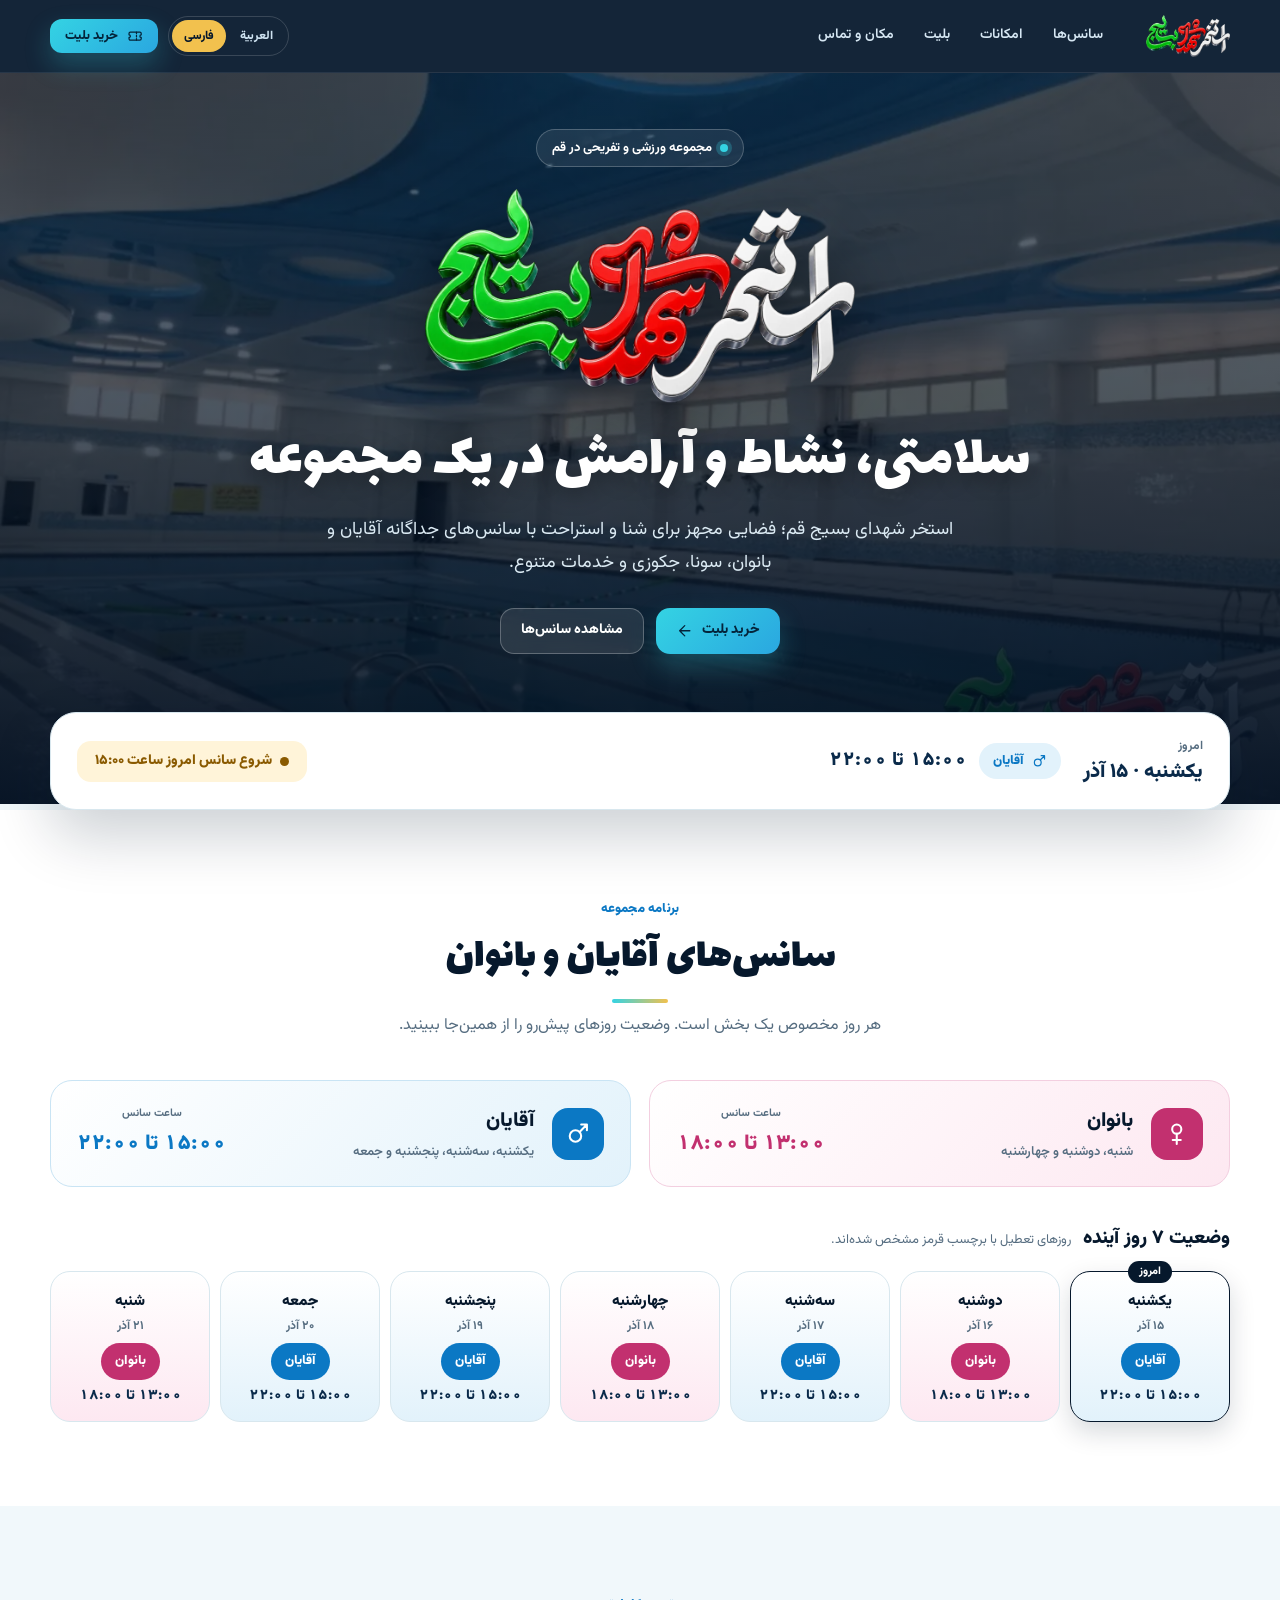
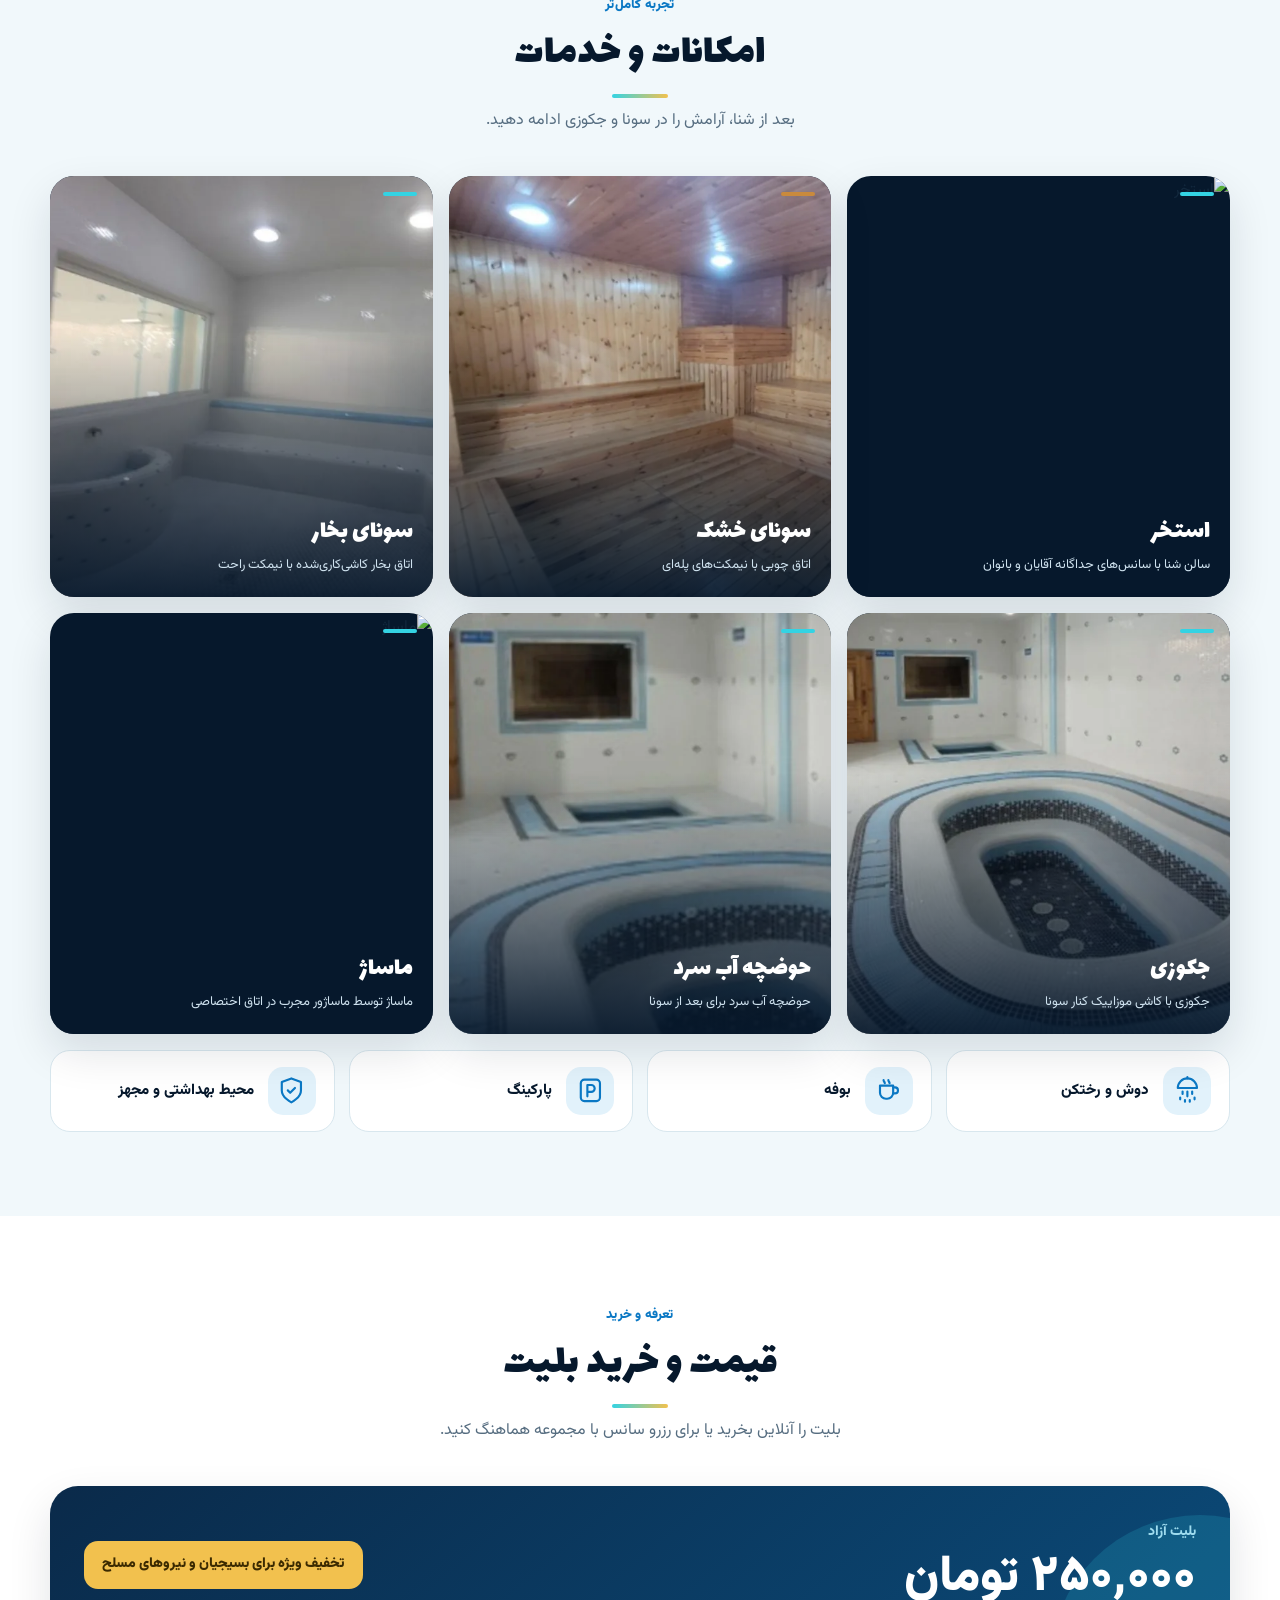
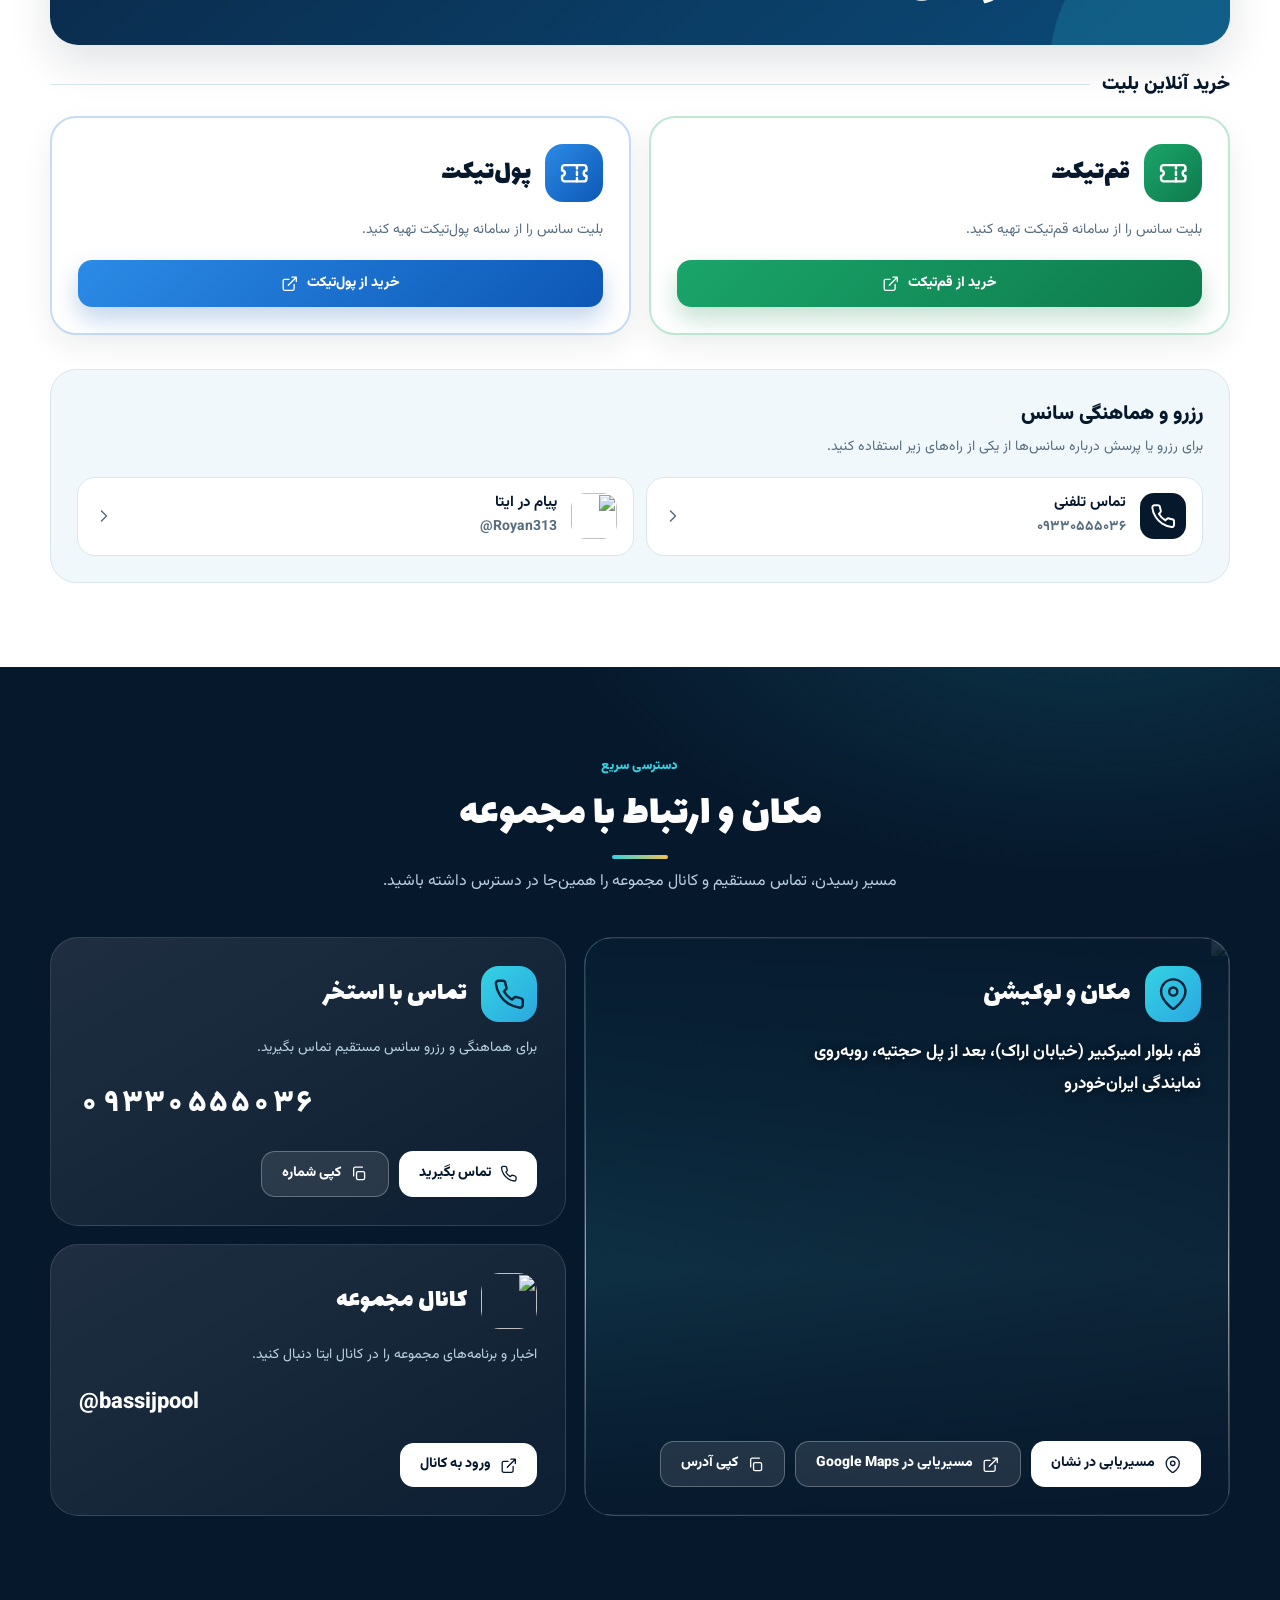
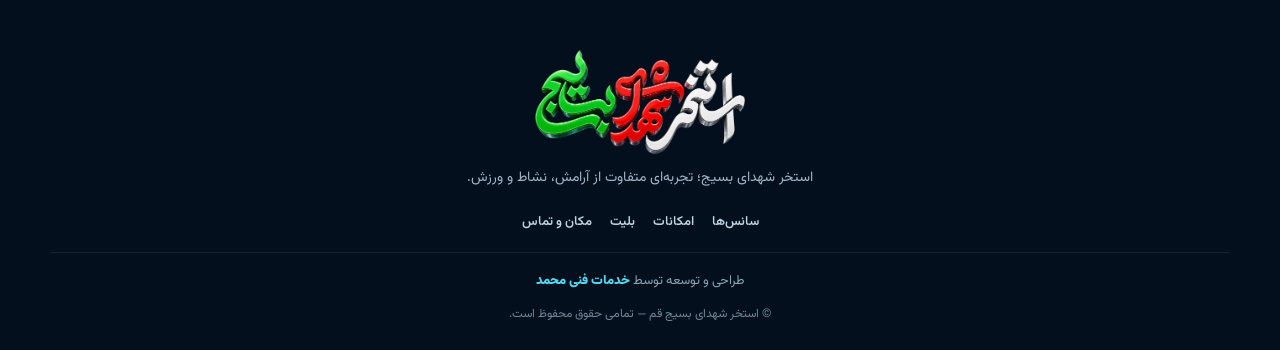
==== commit 5c30acea: "Add files via upload" ====
--- a/index.html
+++ b/index.html
@@ -116,7 +116,7 @@
 .hours-card .hrs small{display:block;font-size:11px;color:var(--muted);font-weight:700}
 .badge-ic{width:52px;height:52px;border-radius:16px;display:grid;place-items:center;flex:none;font-size:22px}
 .women .badge-ic{background:var(--rose);color:#fff}.men .badge-ic{background:var(--men);color:#fff}
-.strip-title{display:flex;align-items:baseline;justify-content:space-between;gap:12px;margin-bottom:14px;flex-wrap:wrap}
+.strip-title{display:flex;align-items:baseline;gap:12px;margin-bottom:14px;flex-wrap:wrap}
 .strip-title h3{font-size:19px;font-weight:900;color:var(--ink)}.strip-title span{font-size:13px;color:var(--muted)}
 .strip{display:grid;grid-template-columns:repeat(7,1fr);gap:10px}
 .day{position:relative;display:flex;flex-direction:column;gap:6px;align-items:center;text-align:center;padding:16px 8px 14px;border-radius:20px;border:1.5px solid var(--line);background:#fff}
@@ -132,15 +132,15 @@
 
 /* facilities */
 .facilities{background:var(--foam)}
-.fac-grid{display:grid;grid-template-columns:repeat(4,1fr);gap:16px}
-.fac{position:relative;aspect-ratio:3/4;border-radius:24px;overflow:hidden;background:var(--ink);box-shadow:var(--shadow);isolation:isolate}
+.fac-grid{display:grid;grid-template-columns:repeat(3,1fr);gap:16px}
+.fac{position:relative;aspect-ratio:4/4.4;border-radius:24px;overflow:hidden;background:var(--ink);box-shadow:var(--shadow);isolation:isolate}
 .fac img{position:absolute;inset:0;width:100%;height:100%;object-fit:cover;z-index:-2;transition:transform .7s cubic-bezier(.2,.7,.2,1)}
 .fac:before{content:"";position:absolute;inset:0;z-index:-1;background:linear-gradient(180deg,rgba(6,24,44,0) 38%,rgba(6,24,44,.92))}
 .fac:hover img{transform:scale(1.06)}
 .fac-body{position:absolute;inset:auto 0 0;padding:20px;color:#fff}
 .fac-body h3{font-family:var(--display);font-weight:400;font-size:26px;line-height:1.4}
 .fac-body p{font-size:13px;color:#cfe2ef;margin-top:2px}
-.fac.dry:after,.fac.steam:after,.fac.jac:after,.fac.cold:after{content:"";position:absolute;top:16px;inset-inline-start:16px;width:34px;height:4px;border-radius:9px;background:var(--aqua)}
+.fac.dry:after,.fac.steam:after,.fac.jac:after,.fac.cold:after,.fac.pool:after,.fac.massage:after{content:"";position:absolute;top:16px;inset-inline-start:16px;width:34px;height:4px;border-radius:9px;background:var(--aqua)}
 .fac.dry:after{background:var(--wood)}
 .tiles{display:grid;grid-template-columns:repeat(4,1fr);gap:14px;margin-top:16px}
 .tile{display:flex;align-items:center;gap:14px;padding:16px 18px;border-radius:20px;background:#fff;border:1px solid var(--line)}
@@ -173,26 +173,9 @@
 .opt{display:flex;align-items:center;gap:14px;padding:14px 16px;border-radius:18px;background:#fff;border:1.5px solid var(--line);transition:border-color .2s,transform .2s}
 .opt:hover{border-color:var(--blue);transform:translateY(-2px)}
 .opt .oi{width:46px;height:46px;border-radius:14px;display:grid;place-items:center;font-size:21px;color:#fff;flex:none}
-.opt.call .oi{background:var(--ink)}.opt.eit .oi{background:#f58a1f}
+.opt.call .oi{background:var(--ink)}.opt.eit .oi{background:none;overflow:hidden}.opt.eit .oi img{width:100%;height:100%;display:block;border-radius:14px}
 .opt b{display:block;font-size:15px;color:var(--ink);line-height:1.5}.opt span{display:block;font-size:14px;color:var(--muted);font-weight:700;direction:ltr;text-align:start;unicode-bidi:plaintext}
 .opt .go{margin-inline-start:auto;color:var(--muted)}
-
-/* gallery */
-.gallery{background:var(--foam)}
-.g-grid{display:grid;grid-template-columns:repeat(3,1fr);grid-auto-rows:230px;gap:12px}
-.g-item{position:relative;border:0;padding:0;border-radius:20px;overflow:hidden;cursor:zoom-in;background:var(--ink);isolation:isolate}
-.g-item img{width:100%;height:100%;object-fit:cover;transition:transform .6s}
-.g-item:hover img{transform:scale(1.05)}
-.g-item:after{content:attr(data-cap);position:absolute;inset:auto 0 0;padding:26px 14px 10px;color:#fff;font-weight:800;font-size:13px;text-align:start;background:linear-gradient(0deg,rgba(6,24,44,.85),transparent)}
-.g-item.big{grid-column:span 2;grid-row:span 2}
-dialog.lb{border:0;background:transparent;max-width:none;max-height:none;width:100%;height:100%;padding:0;color:#fff}
-dialog.lb::backdrop{background:rgba(3,12,24,.92)}
-.lb-in{height:100%;display:grid;grid-template-rows:1fr auto;align-items:center;justify-items:center;padding:18px 12px 14px;gap:10px}
-.lb-in img{max-width:min(1100px,100%);max-height:calc(100vh - 110px);width:auto;height:auto;border-radius:14px;margin:auto}
-.lb-cap{font-weight:800;font-size:14px;text-align:center}
-.lb-btn{position:fixed;top:50%;transform:translateY(-50%);width:46px;height:46px;border-radius:50%;border:1px solid rgba(255,255,255,.3);background:rgba(6,24,44,.7);color:#fff;cursor:pointer;display:grid;place-items:center;font-size:20px}
-.lb-prev{inset-inline-end:14px}.lb-next{inset-inline-start:14px}
-.lb-close{position:fixed;top:14px;inset-inline-start:14px;width:44px;height:44px;border-radius:50%;border:1px solid rgba(255,255,255,.3);background:rgba(6,24,44,.7);color:#fff;cursor:pointer;display:grid;place-items:center;font-size:20px}
 
 /* contact */
 .contact{position:relative;overflow:hidden;background:radial-gradient(900px 500px at 85% -10%,rgba(52,211,227,.16),transparent 60%),var(--ink);color:#fff}
@@ -204,13 +187,13 @@
 .c-card h3{font-family:var(--display);font-weight:400;font-size:27px;line-height:1.35}
 .c-card p{color:#bcd3e1;font-size:14px}
 .c-top{display:flex;align-items:center;gap:14px}
-.c-card.loc{min-height:100%;background:linear-gradient(150deg,rgba(52,211,227,.2),rgba(255,255,255,.04))}
-.map-art{position:absolute;inset:0;width:100%;height:100%;opacity:.55;pointer-events:none}
-.c-card.loc>*:not(.map-art){position:relative;z-index:1}
-.c-card .addr{font-size:17px;font-weight:700;line-height:1.9;color:#fff;max-width:420px}
+.c-card.loc{min-height:min(100%,560px);justify-content:space-between;background:linear-gradient(150deg,rgba(52,211,227,.2),rgba(255,255,255,.04))}
+.loc-bg{position:absolute;inset:0;z-index:0}.loc-bg img{width:100%;height:100%;object-fit:cover}.loc-bg:after{content:"";position:absolute;inset:0;background:linear-gradient(180deg,rgba(6,24,44,.9) 0,rgba(6,24,44,.62) 30%,rgba(6,24,44,.12) 58%,rgba(6,24,44,.92) 100%)}
+.c-card.loc>*:not(.loc-bg){position:relative;z-index:1}
+.fac.pool img{object-position:22% center}.c-card .addr{text-shadow:0 1px 8px rgba(0,0,0,.6);font-size:17px;font-weight:700;line-height:1.9;color:#fff;max-width:420px}
 .c-actions{display:flex;gap:10px;flex-wrap:wrap;margin-top:auto;padding-top:6px}
 .phone-num{font-size:30px;font-weight:900;letter-spacing:.5px;direction:ltr;text-align:start;font-variant-numeric:tabular-nums}
-.c-card .ci.eit{background:linear-gradient(135deg,#ffb04d,#f58a1f)}
+.c-card .ci.eit{background:none;overflow:hidden}.c-card .ci.eit img{width:100%;height:100%;display:block;border-radius:18px}
 .handle{font-size:22px;font-weight:800;direction:ltr;text-align:start}
 .btn-white{background:#fff;color:var(--ink)}
 .btn-ghost2{background:rgba(255,255,255,.1);border:1px solid rgba(255,255,255,.28);color:#fff}
@@ -224,7 +207,6 @@
 .f-dev{margin-top:14px;padding-top:16px;border-top:1px solid rgba(255,255,255,.08);font-size:13px;color:#8aa3b4}
 .f-dev a{color:#55d7ef;font-weight:900}
 .copy{margin-top:10px;font-size:12px;color:#6f8799}
-.admin-link{display:inline-block;margin-top:10px;font-size:12px;color:#5d7688;opacity:.8}.admin-link:hover{color:var(--aqua);opacity:1}
 
 /* responsive */
 @media(max-width:1060px){
@@ -234,15 +216,11 @@
   .strip{grid-template-columns:repeat(4,1fr)}
   .fac-grid{grid-template-columns:repeat(2,1fr)}.fac{aspect-ratio:4/3}
   .tiles{grid-template-columns:repeat(2,1fr)}
-  .g-grid{grid-auto-rows:190px}
 }
 @media(max-width:820px){
   .today-card{grid-template-columns:1fr;gap:14px;text-align:center;padding:20px}
   .today-g{justify-content:center;flex-wrap:wrap}
   .hours-row,.buy-grid,.opts,.c-grid{grid-template-columns:1fr}
-  .g-grid{grid-template-columns:repeat(2,1fr);grid-auto-rows:160px}
-  .g-item.big{grid-row:span 2}
-  .g-item.last{grid-column:span 2}
 }
 @media(max-width:620px){
   section.block{padding:62px 0}
@@ -256,7 +234,7 @@
   .day .nm{display:flex;flex-direction:column;align-items:flex-start}
   .day .dt{margin-inline-start:auto}
   .fac-grid{grid-template-columns:1fr}.fac{aspect-ratio:4/3}
-  .tiles{grid-template-columns:1fr 1fr;gap:10px}.tile{padding:13px;gap:10px}.tile .ti{width:42px;height:42px;font-size:20px}.tile h3{font-size:13px}
+  .c-card.loc{min-height:560px}.tiles{grid-template-columns:1fr 1fr;gap:10px}.tile{padding:13px;gap:10px}.tile .ti{width:42px;height:42px;font-size:20px}.tile h3{font-size:13px}
   .price-card{padding:26px 22px}
   .c-card{padding:22px}.phone-num{font-size:25px}
   .hours-card{padding:18px;gap:12px;flex-wrap:wrap}.hours-card .hrs{width:100%;margin:0;font-size:20px}
@@ -264,7 +242,7 @@
 @media(prefers-reduced-motion:reduce){*{animation:none!important;transition:none!important;scroll-behavior:auto!important}}
 </style>
 <script type="application/ld+json">
-{"@context":"https://schema.org","@graph":[{"@type":["HealthClub","LocalBusiness"],"@id":"https://pcmohqm-coder.github.io/pool-ticket/#business","name":"استخر شهدای بسیج","alternateName":"مسبح شهداء البسيج","url":"https://pcmohqm-coder.github.io/pool-ticket/","telephone":"+989330555036","image":"https://pcmohqm-coder.github.io/pool-ticket/social-preview.png","logo":"https://pcmohqm-coder.github.io/pool-ticket/favicon.png","address":{"@type":"PostalAddress","streetAddress":"خیابان اراک، بعد از پل حجتیه، جنب سالن ورزشی شهید لطفی نیاسر","addressLocality":"قم","addressRegion":"قم","addressCountry":"IR"},"sameAs":["https://eitaa.com/Royan313"],"areaServed":{"@type":"City","name":"قم"},"hasOfferCatalog":{"@type":"OfferCatalog","name":"خدمات و امکانات استخر شهدای بسیج","itemListElement":[{"@type":"Service","name":"سونای خشک"},{"@type":"Service","name":"سونای بخار"},{"@type":"Service","name":"جکوزی"},{"@type":"Service","name":"حوضچه آب سرد"},{"@type":"Service","name":"ماساژ"}]},"openingHoursSpecification":[{"@type":"OpeningHoursSpecification","dayOfWeek":["Sunday","Tuesday","Thursday","Friday"],"opens":"15:00","closes":"22:00"},{"@type":"OpeningHoursSpecification","dayOfWeek":["Saturday","Monday","Wednesday"],"opens":"13:00","closes":"18:00"}]},{"@type":"WebSite","url":"https://pcmohqm-coder.github.io/pool-ticket/","name":"استخر شهدای بسیج","inLanguage":["fa-IR","ar"]}]}
+{"@context":"https://schema.org","@graph":[{"@type":["HealthClub","LocalBusiness"],"@id":"https://pcmohqm-coder.github.io/pool-ticket/#business","name":"استخر شهدای بسیج","alternateName":"مسبح شهداء البسيج","url":"https://pcmohqm-coder.github.io/pool-ticket/","telephone":"+989330555036","image":"https://pcmohqm-coder.github.io/pool-ticket/social-preview.png","logo":"https://pcmohqm-coder.github.io/pool-ticket/favicon.png","address":{"@type":"PostalAddress","streetAddress":"بلوار امیرکبیر (خیابان اراک)، بعد از پل حجتیه، روبه‌روی نمایندگی ایران‌خودرو","addressLocality":"قم","addressRegion":"قم","addressCountry":"IR"},"sameAs":["https://eitaa.com/Royan313"],"areaServed":{"@type":"City","name":"قم"},"hasOfferCatalog":{"@type":"OfferCatalog","name":"خدمات و امکانات استخر شهدای بسیج","itemListElement":[{"@type":"Service","name":"سونای خشک"},{"@type":"Service","name":"سونای بخار"},{"@type":"Service","name":"جکوزی"},{"@type":"Service","name":"حوضچه آب سرد"},{"@type":"Service","name":"ماساژ"}]},"openingHoursSpecification":[{"@type":"OpeningHoursSpecification","dayOfWeek":["Sunday","Tuesday","Thursday","Friday"],"opens":"15:00","closes":"22:00"},{"@type":"OpeningHoursSpecification","dayOfWeek":["Saturday","Monday","Wednesday"],"opens":"13:00","closes":"18:00"}]},{"@type":"WebSite","url":"https://pcmohqm-coder.github.io/pool-ticket/","name":"استخر شهدای بسیج","inLanguage":["fa-IR","ar"]}]}
 </script>
 </head>
 <body>
@@ -279,6 +257,7 @@
   <symbol id="i-ext" viewBox="0 0 24 24"><path d="M18 13v6a2 2 0 0 1-2 2H5a2 2 0 0 1-2-2V8a2 2 0 0 1 2-2h6M15 3h6v6M10 14 21 3"/></symbol>
   <symbol id="i-shower" viewBox="0 0 24 24"><path d="M4 10a8 8 0 0 1 16 0H4z"/><path d="M12 2V1M8 13v2M12 13v4M16 13v2M6 18v1.5M10 20v1.5M14 20v1.5M18 18v1.5"/></symbol>
   <symbol id="i-parking" viewBox="0 0 24 24"><rect x="4" y="3" width="16" height="18" rx="3"/><path d="M9.5 17V7.5h3.2a2.9 2.9 0 0 1 0 5.8H9.5"/></symbol>
+  <symbol id="i-cup" viewBox="0 0 24 24"><path d="M5 8h11v6a5 5 0 0 1-5 5h-1a5 5 0 0 1-5-5V8z"/><path d="M16 9.5h1.5a2.5 2.5 0 0 1 0 5H16M8 3.5c0 1.2 1 1.4 1 2.5M12 3.5c0 1.2 1 1.4 1 2.5"/></symbol>
   <symbol id="i-spa" viewBox="0 0 24 24"><path d="M12 4c2.5 2.2 3.8 4.6 3.8 7.2S14.5 16 12 18c-2.5-2-3.8-4.2-3.8-6.8S9.5 6.2 12 4z"/><path d="M4.5 9.5c3 .2 5 1.6 6 3.8M19.5 9.5c-3 .2-5 1.6-6 3.8M7 21h10"/></symbol>
   <symbol id="i-shield" viewBox="0 0 24 24"><path d="M12 22s8-4 8-10V5l-8-3-8 3v7c0 6 8 10 8 10z"/><path d="m9 12 2 2 4-4"/></symbol>
   <symbol id="i-women" viewBox="0 0 24 24"><circle cx="12" cy="8" r="4"/><path d="M12 12v9M8.5 17.5h7"/></symbol>
@@ -298,7 +277,6 @@
       <a href="#sessions" data-i18n="nav_sessions">سانس‌ها</a>
       <a href="#facilities" data-i18n="nav_facilities">امکانات</a>
       <a href="#tickets" data-i18n="nav_tickets">بلیت</a>
-      <a href="#gallery" data-i18n="nav_gallery">گالری</a>
       <a href="#contact" data-i18n="nav_contact">مکان و تماس</a>
     </nav>
     <div class="bar-actions">
@@ -313,7 +291,7 @@
   <section class="hero" id="home">
     <div class="hero-media">
       <img src="img/hero.webp" alt="" fetchpriority="high">
-      <video id="heroVideo" autoplay muted loop playsinline preload="metadata" poster="img/hero.webp" aria-hidden="true"><source src="https://raw.githubusercontent.com/pcmohqm-coder/pool-ticket/main/pool-tour.mp4" type="video/mp4"></video>
+      <video id="heroVideo" autoplay muted loop playsinline preload="metadata" poster="img/hero.webp" aria-hidden="true"><source src="pool-tour.mp4" type="video/mp4"></video>
     </div>
     <div class="wrap hero-in">
       <div class="kicker"><i></i><span data-i18n="hero_kicker">مجموعه ورزشی و تفریحی در قم</span></div>
@@ -346,15 +324,17 @@
     <div class="wrap">
       <div class="head"><div class="eyebrow" data-i18n="fac_eyebrow">تجربه کامل‌تر</div><h2 data-i18n="fac_title">امکانات و خدمات</h2><p data-i18n="fac_desc">بعد از شنا، آرامش را در سونا و جکوزی ادامه دهید.</p></div>
       <div class="fac-grid">
+        <article class="fac pool"><img src="img/amenity-pool.webp" alt="استخر" loading="lazy" width="900" height="563"><div class="fac-body"><h3 data-i18n="fac_pool">استخر</h3><p data-i18n="fac_pool_d">سالن شنا با سانس‌های جداگانه آقایان و بانوان</p></div></article>
         <article class="fac dry"><img src="img/amenity-dry.webp" alt="سونای خشک" loading="lazy" width="900" height="675"><div class="fac-body"><h3 data-i18n="fac_dry">سونای خشک</h3><p data-i18n="fac_dry_d">اتاق چوبی با نیمکت‌های پله‌ای</p></div></article>
         <article class="fac steam"><img src="img/amenity-steam.webp" alt="سونای بخار" loading="lazy" width="900" height="675"><div class="fac-body"><h3 data-i18n="fac_steam">سونای بخار</h3><p data-i18n="fac_steam_d">اتاق بخار کاشی‌کاری‌شده با نیمکت راحت</p></div></article>
         <article class="fac jac"><img src="img/amenity-jacuzzi.webp" alt="جکوزی" loading="lazy" width="805" height="604"><div class="fac-body"><h3 data-i18n="fac_jacuzzi">جکوزی</h3><p data-i18n="fac_jacuzzi_d">جکوزی با کاشی موزاییک کنار سونا</p></div></article>
         <article class="fac cold"><img src="img/amenity-cold.webp" alt="حوضچه آب سرد" loading="lazy" width="880" height="660"><div class="fac-body"><h3 data-i18n="fac_cold">حوضچه آب سرد</h3><p data-i18n="fac_cold_d">حوضچه آب سرد برای بعد از سونا</p></div></article>
+        <article class="fac massage"><img src="img/amenity-massage.webp" alt="ماساژ" loading="lazy" width="900" height="920"><div class="fac-body"><h3 data-i18n="fac_massage">ماساژ</h3><p data-i18n="fac_massage_d">ماساژ توسط ماساژور مجرب در اتاق اختصاصی</p></div></article>
       </div>
       <div class="tiles">
         <div class="tile"><div class="ti"><svg class="ic"><use href="#i-shower"/></svg></div><h3 data-i18n="fac_shower">دوش و رختکن</h3></div>
+        <div class="tile"><div class="ti"><svg class="ic"><use href="#i-cup"/></svg></div><h3 data-i18n="fac_buffet">بوفه</h3></div>
         <div class="tile"><div class="ti"><svg class="ic"><use href="#i-parking"/></svg></div><h3 data-i18n="fac_parking">پارکینگ</h3></div>
-        <div class="tile"><div class="ti"><svg class="ic"><use href="#i-spa"/></svg></div><h3 data-i18n="fac_massage">ماساژ</h3></div>
         <div class="tile"><div class="ti"><svg class="ic"><use href="#i-shield"/></svg></div><h3 data-i18n="fac_hygiene">محیط بهداشتی و مجهز</h3></div>
       </div>
     </div>
@@ -376,34 +356,21 @@
         <p data-i18n="book_desc">برای رزرو یا پرسش درباره سانس‌ها از یکی از راه‌های زیر استفاده کنید.</p>
         <div class="opts">
           <a class="opt call" href="tel:09330555036"><div class="oi"><svg class="ic"><use href="#i-phone"/></svg></div><div><b data-i18n="opt_call">تماس تلفنی</b><span data-i18n="phone_show">۰۹۳۳۰۵۵۵۰۳۶</span></div><svg class="ic go"><use href="#i-chev"/></svg></a>
-          <a class="opt eit" href="https://eitaa.com/Royan313" target="_blank" rel="noopener"><div class="oi"><svg class="ic"><use href="#i-chat"/></svg></div><div><b data-i18n="opt_eitaa">پیام در ایتا</b><span>@Royan313</span></div><svg class="ic go"><use href="#i-chev"/></svg></a>
+          <a class="opt eit" href="https://eitaa.com/Royan313" target="_blank" rel="noopener"><div class="oi"><img src="img/eitaa.png" alt="" width="46" height="46"></div><div><b data-i18n="opt_eitaa">پیام در ایتا</b><span>@Royan313</span></div><svg class="ic go"><use href="#i-chev"/></svg></a>
         </div>
       </div>
     </div>
   </section>
 
-  <section class="block gallery" id="gallery">
-    <div class="wrap">
-      <div class="head"><div class="eyebrow" data-i18n="gallery_eyebrow">تصاویر واقعی مجموعه</div><h2 data-i18n="gallery_title">گالری تصاویر</h2><p data-i18n="gallery_desc">فضای استخر</p></div>
-      <div class="g-grid" id="gGrid">
-        <button type="button" class="g-item big" data-i="0" data-capk="g1"><img src="img/gallery-1-s.webp" srcset="img/gallery-1-s.webp 520w, img/gallery-1.webp 1280w" sizes="(max-width:820px) 50vw, 600px" alt="سالن استخر" loading="lazy"></button>
-        <button type="button" class="g-item" data-i="1" data-capk="g2"><img src="img/gallery-2-s.webp" alt="جکوزی و حوضچه" loading="lazy"></button>
-        <button type="button" class="g-item" data-i="2" data-capk="g3"><img src="img/gallery-3-s.webp" alt="سونای بخار" loading="lazy"></button>
-        <button type="button" class="g-item" data-i="3" data-capk="g4"><img src="img/gallery-4-s.webp" alt="سونای خشک" loading="lazy"></button>
-        <button type="button" class="g-item" data-i="4" data-capk="g5"><img src="img/gallery-5-s.webp" alt="ورودی مجموعه" loading="lazy"></button>
-        <button type="button" class="g-item last" data-i="5" data-capk="g6"><img src="img/gallery-6-s.webp" alt="تابلوی مجموعه" loading="lazy"></button>
-      </div>
-    </div>
-  </section>
 
   <section class="block contact" id="contact">
     <div class="wrap">
       <div class="head"><div class="eyebrow" data-i18n="contact_eyebrow">دسترسی سریع</div><h2 data-i18n="contact_title">مکان و ارتباط با مجموعه</h2><p data-i18n="contact_desc">مسیر رسیدن، تماس مستقیم و کانال مجموعه را همین‌جا در دسترس داشته باشید.</p></div>
       <div class="c-grid">
         <article class="c-card loc">
-          <svg class="map-art" viewBox="0 0 520 380" preserveAspectRatio="xMidYMid slice" aria-hidden="true"><g fill="none" stroke="rgba(255,255,255,.2)" stroke-width="2"><path d="M-10 90 C120 60 220 140 330 110 S480 40 540 70"/><path d="M-10 250 C90 230 170 300 290 270 S440 200 540 240"/><path d="M110 -10 C130 80 90 160 140 240 S190 340 170 400"/><path d="M360 -10 C340 90 400 170 370 250 S330 340 360 400"/></g><g fill="none" stroke="rgba(52,211,227,.28)" stroke-width="10" stroke-linecap="round"><path d="M-10 170 C100 150 200 210 300 190 S450 140 540 160"/><path d="M250 -10 C240 90 270 200 255 400"/></g><g fill="none" stroke="rgba(255,255,255,.1)" stroke-width="1.5"><path d="M0 40h520M0 140h520M0 210h520M0 320h520M60 0v380M200 0v380M310 0v380M450 0v380"/></g></svg>
+          <div class="loc-bg" aria-hidden="true"><img src="img/location.webp" alt="" loading="lazy" width="1200" height="800"></div>
           <div class="c-top"><div class="ci"><svg class="ic"><use href="#i-pin"/></svg></div><h3 data-i18n="location_title">مکان و لوکیشن</h3></div>
-          <p class="addr" data-i18n="address">قم، خیابان اراک، بعد از پل حجتیه، جنب سالن ورزشی شهید لطفی نیاسر</p>
+          <p class="addr" data-i18n="address">قم، بلوار امیرکبیر (خیابان اراک)، بعد از پل حجتیه، روبه‌روی نمایندگی ایران‌خودرو</p>
           <div class="c-actions">
             <a class="btn btn-white" href="https://nshn.ir/96sbs-M4yxQJuj" target="_blank" rel="noopener"><svg class="ic"><use href="#i-pin"/></svg><span data-i18n="map_neshan">مسیریابی در نشان</span></a>
             <a class="btn btn-ghost2" href="https://maps.app.goo.gl/iuFsWtYyST8FVrzS7" target="_blank" rel="noopener"><svg class="ic"><use href="#i-ext"/></svg><span data-i18n="map_maps">مسیریابی در Google Maps</span></a>
@@ -418,10 +385,10 @@
             <div class="c-actions"><a class="btn btn-white" href="tel:09330555036"><svg class="ic"><use href="#i-phone"/></svg><span data-i18n="call_btn">تماس بگیرید</span></a><button class="btn btn-ghost2" type="button" data-copy="09330555036"><svg class="ic"><use href="#i-copy"/></svg><span data-i18n="copy_number">کپی شماره</span></button></div>
           </article>
           <article class="c-card">
-            <div class="c-top"><div class="ci eit"><svg class="ic"><use href="#i-send"/></svg></div><h3 data-i18n="channel_title">کانال مجموعه</h3></div>
+            <div class="c-top"><div class="ci eit"><img src="img/eitaa.png" alt="" width="56" height="56"></div><h3 data-i18n="channel_title">کانال مجموعه</h3></div>
             <p data-i18n="channel_desc">اخبار و برنامه‌های مجموعه را در کانال ایتا دنبال کنید.</p>
-            <div class="handle">@Royan313</div>
-            <div class="c-actions"><a class="btn btn-white" href="https://eitaa.com/Royan313" target="_blank" rel="noopener"><svg class="ic"><use href="#i-ext"/></svg><span data-i18n="channel_btn">ورود به کانال</span></a></div>
+            <div class="handle">@bassijpool</div>
+            <div class="c-actions"><a class="btn btn-white" href="https://eitaa.com/bassijpool" target="_blank" rel="noopener"><svg class="ic"><use href="#i-ext"/></svg><span data-i18n="channel_btn">ورود به کانال</span></a></div>
           </article>
         </div>
       </div>
@@ -433,19 +400,12 @@
   <div class="wrap">
     <img class="f-logo" src="img/logo.webp" alt="لوگوی استخر شهدای بسیج" loading="lazy" width="210" height="104">
     <p class="f-desc" data-i18n="footer_desc">استخر شهدای بسیج؛ تجربه‌ای متفاوت از آرامش، نشاط و ورزش.</p>
-    <nav class="f-links" aria-label="پیوندهای پایین صفحه"><a href="#sessions" data-i18n="nav_sessions">سانس‌ها</a><a href="#facilities" data-i18n="nav_facilities">امکانات</a><a href="#tickets" data-i18n="nav_tickets">بلیت</a><a href="#gallery" data-i18n="nav_gallery">گالری</a><a href="#contact" data-i18n="nav_contact">مکان و تماس</a></nav>
+    <nav class="f-links" aria-label="پیوندهای پایین صفحه"><a href="#sessions" data-i18n="nav_sessions">سانس‌ها</a><a href="#facilities" data-i18n="nav_facilities">امکانات</a><a href="#tickets" data-i18n="nav_tickets">بلیت</a><a href="#contact" data-i18n="nav_contact">مکان و تماس</a></nav>
     <div class="f-dev"><span data-i18n="footer_dev_prefix">طراحی و توسعه توسط </span><a href="https://pcmohqm-coder.github.io/pcmohqm/" target="_blank" rel="noopener" data-i18n="footer_dev_link">خدمات فنی محمد</a></div>
     <div class="copy" data-i18n="copyright">© استخر شهدای بسیج قم — تمامی حقوق محفوظ است.</div>
-    <a class="admin-link" href="admin.html" rel="nofollow" data-i18n="admin_link">ورود مدیر</a>
   </div>
 </footer>
 
-<dialog class="lb" id="lb" aria-label="گالری تصاویر">
-  <button class="lb-close" type="button" id="lbClose" aria-label="بستن"><svg class="ic"><use href="#i-x"/></svg></button>
-  <button class="lb-btn lb-prev" type="button" id="lbPrev" aria-label="قبلی"><svg class="ic"><use href="#i-chev"/></svg></button>
-  <button class="lb-btn lb-next" type="button" id="lbNext" aria-label="بعدی"><svg class="ic" style="transform:scaleX(-1)"><use href="#i-chev"/></svg></button>
-  <div class="lb-in"><img id="lbImg" alt=""><div class="lb-cap" id="lbCap"></div></div>
-</dialog>
 
 <script>
 (function(){
@@ -455,7 +415,7 @@
 var HOURS={women:[13,18],men:[15,22]};          /* session hours: start, end */
 var WOMEN_DOW=[6,1,3];                           /* Saturday, Monday, Wednesday */
 var PHONE='09330555036';
-var ADDRESS={fa:'قم، خیابان اراک، بعد از پل حجتیه، جنب سالن ورزشی شهید لطفی نیاسر',ar:'قم، شارع أراك، بعد جسر حجتيه، بجانب الصالة الرياضية الشهيد لطفي نياسر'};
+var ADDRESS={fa:'قم، بلوار امیرکبیر (خیابان اراک)، بعد از پل حجتیه، روبه‌روی نمایندگی ایران‌خودرو',ar:'قم، بولفار أمير كبير (شارع أراك)، بعد جسر حجتيه، مقابل وكالة إيران خودرو'};
 
 /* ---------- text ---------- */
 var T={
@@ -467,7 +427,7 @@
 week_title:'وضعیت ۷ روز آینده',week_note:'روزهای تعطیل با برچسب قرمز مشخص شده‌اند.',closed:'تعطیل',today_tag:'امروز',
 fac_eyebrow:'تجربه کامل‌تر',fac_title:'امکانات و خدمات',fac_desc:'بعد از شنا، آرامش را در سونا و جکوزی ادامه دهید.',
 fac_dry:'سونای خشک',fac_dry_d:'اتاق چوبی با نیمکت‌های پله‌ای',fac_steam:'سونای بخار',fac_steam_d:'اتاق بخار کاشی‌کاری‌شده با نیمکت راحت',fac_jacuzzi:'جکوزی',fac_jacuzzi_d:'جکوزی با کاشی موزاییک کنار سونا',fac_cold:'حوضچه آب سرد',fac_cold_d:'حوضچه آب سرد برای بعد از سونا',
-fac_shower:'دوش و رختکن',fac_parking:'پارکینگ',fac_massage:'ماساژ',fac_hygiene:'محیط بهداشتی و مجهز',
+fac_shower:'دوش و رختکن',fac_parking:'پارکینگ',fac_massage:'ماساژ',fac_pool:'استخر',fac_pool_d:'سالن شنا با سانس‌های جداگانه آقایان و بانوان',fac_massage_d:'ماساژ توسط ماساژور مجرب در اتاق اختصاصی',fac_buffet:'بوفه',fac_hygiene:'محیط بهداشتی و مجهز',
 tickets_eyebrow:'تعرفه و خرید',tickets_title:'قیمت و خرید بلیت',tickets_desc:'بلیت را آنلاین بخرید یا برای رزرو سانس با مجموعه هماهنگ کنید.',
 price_label:'بلیت آزاد',price_value:'۲۵۰٬۰۰۰ تومان',price_special:'تخفیف ویژه برای بسیجیان و نیروهای مسلح',
 buy_title:'خرید آنلاین بلیت',qom_name:'قم‌تیکت',qom_desc:'بلیت سانس را از سامانه قم‌تیکت تهیه کنید.',qom_btn:'خرید از قم‌تیکت',pool_name:'پول‌تیکت',pool_desc:'بلیت سانس را از سامانه پول‌تیکت تهیه کنید.',pool_btn:'خرید از پول‌تیکت',
@@ -488,7 +448,7 @@
 week_title:'حالة الأيام السبعة القادمة',week_note:'الأيام المغلقة تظهر بعلامة حمراء.',closed:'مغلق',today_tag:'اليوم',
 fac_eyebrow:'تجربة متكاملة',fac_title:'المرافق والخدمات',fac_desc:'بعد السباحة، تابع استرخاءك في الساونا والجاكوزي.',
 fac_dry:'ساونا جافة',fac_dry_d:'غرفة خشبية بمقاعد متدرجة',fac_steam:'ساونا بخار',fac_steam_d:'غرفة بخار مبلطة بمقاعد مريحة',fac_jacuzzi:'جاكوزي',fac_jacuzzi_d:'جاكوزي بالفسيفساء بجانب الساونا',fac_cold:'حوض ماء بارد',fac_cold_d:'حوض ماء بارد لما بعد الساونا',
-fac_shower:'دُش وغرف تبديل الملابس',fac_parking:'موقف سيارات',fac_massage:'تدليك',fac_hygiene:'بيئة صحية ومجهزة',
+fac_shower:'دُش وغرف تبديل الملابس',fac_parking:'موقف سيارات',fac_massage:'تدليك',fac_pool:'المسبح',fac_pool_d:'صالة سباحة بمواعيد منفصلة للرجال والنساء',fac_massage_d:'تدليك على يد مدلّك متمرّس في غرفة خاصة',fac_buffet:'البوفيه',fac_hygiene:'بيئة صحية ومجهزة',
 tickets_eyebrow:'الأسعار والشراء',tickets_title:'سعر التذكرة وشراؤها',tickets_desc:'اشترِ التذكرة إلكترونياً أو نسّق مع المجمع لحجز الموعد.',
 price_label:'التذكرة العادية',price_value:'۲۵۰٬۰۰۰ تومان',price_special:'خصم خاص لأعضاء البسيج وأفراد القوات المسلحة',
 buy_title:'شراء التذكرة إلكترونياً',qom_name:'QomTicket',qom_desc:'احصل على تذكرة الموعد من منصة QomTicket.',qom_btn:'الشراء من QomTicket',pool_name:'PoolTicket',pool_desc:'احصل على تذكرة الموعد من منصة PoolTicket.',pool_btn:'الشراء من PoolTicket',
@@ -582,8 +542,7 @@
   document.title=t('title');var d=$('meta[name="description"]');if(d)d.content=t('desc');
   $$('.lang button').forEach(function(b){b.classList.toggle('on',b.getAttribute('data-lang')===lang)});
   $('#menuBtn').setAttribute('aria-label',t('menu'));$('.lang').setAttribute('aria-label',t('langs'));
-  $('#lbClose').setAttribute('aria-label',t('close'));$('#lbPrev').setAttribute('aria-label',t('prev'));$('#lbNext').setAttribute('aria-label',t('next'));
-  renderAll();
+    renderAll();
   try{localStorage.setItem('poolLang',lang)}catch(e){}
   try{history.replaceState(null,'',lang==='ar'?'?lang=ar':location.pathname)}catch(e){}
 }
@@ -605,28 +564,6 @@
   if(navigator.clipboard&&navigator.clipboard.writeText){navigator.clipboard.writeText(v).then(done,function(){fallback()})}else fallback();
   function fallback(){var ta=document.createElement('textarea');ta.value=v;ta.setAttribute('readonly','');ta.style.position='fixed';ta.style.opacity='0';document.body.appendChild(ta);ta.select();try{document.execCommand('copy');done()}catch(e){}document.body.removeChild(ta)}
 })});
-
-/* ---------- gallery lightbox ---------- */
-var FULL=['img/gallery-1.webp','img/gallery-2.webp','img/gallery-3.webp','img/gallery-4.webp','img/gallery-5.webp','img/gallery-6.webp'];
-var lb=$('#lb'),lbImg=$('#lbImg'),lbCap=$('#lbCap'),cur=0;
-function showLb(i){cur=(i+FULL.length)%FULL.length;lbImg.src=FULL[cur];var k='g'+(cur+1);lbImg.alt=t(k);lbCap.textContent=t(k)}
-$$('.g-item').forEach(function(b){b.addEventListener('click',function(){
-  var i=+b.getAttribute('data-i');
-  if(typeof lb.showModal!=='function'){window.open(FULL[i],'_blank');return}
-  showLb(i);lb.showModal();
-})});
-$('#lbClose').addEventListener('click',function(){lb.close()});
-$('#lbPrev').addEventListener('click',function(){showLb(cur-1)});
-$('#lbNext').addEventListener('click',function(){showLb(cur+1)});
-lb.addEventListener('click',function(e){if(e.target===lb||e.target.classList.contains('lb-in'))lb.close()});
-lb.addEventListener('keydown',function(e){if(e.key==='ArrowRight')showLb(cur-1);if(e.key==='ArrowLeft')showLb(cur+1)});
-
-/* ---------- hero video: skip for reduced motion, hide if it fails ---------- */
-var vid=$('#heroVideo');
-if(vid){
-  if(window.matchMedia&&matchMedia('(prefers-reduced-motion: reduce)').matches){vid.remove()}
-  else{var src=vid.querySelector('source');if(src)src.addEventListener('error',function(){vid.remove()});vid.addEventListener('error',function(){vid.remove()})}
-}
 
 /* ---------- schedule from schedule.json (written by the admin page) ---------- */
 function normalize(j){
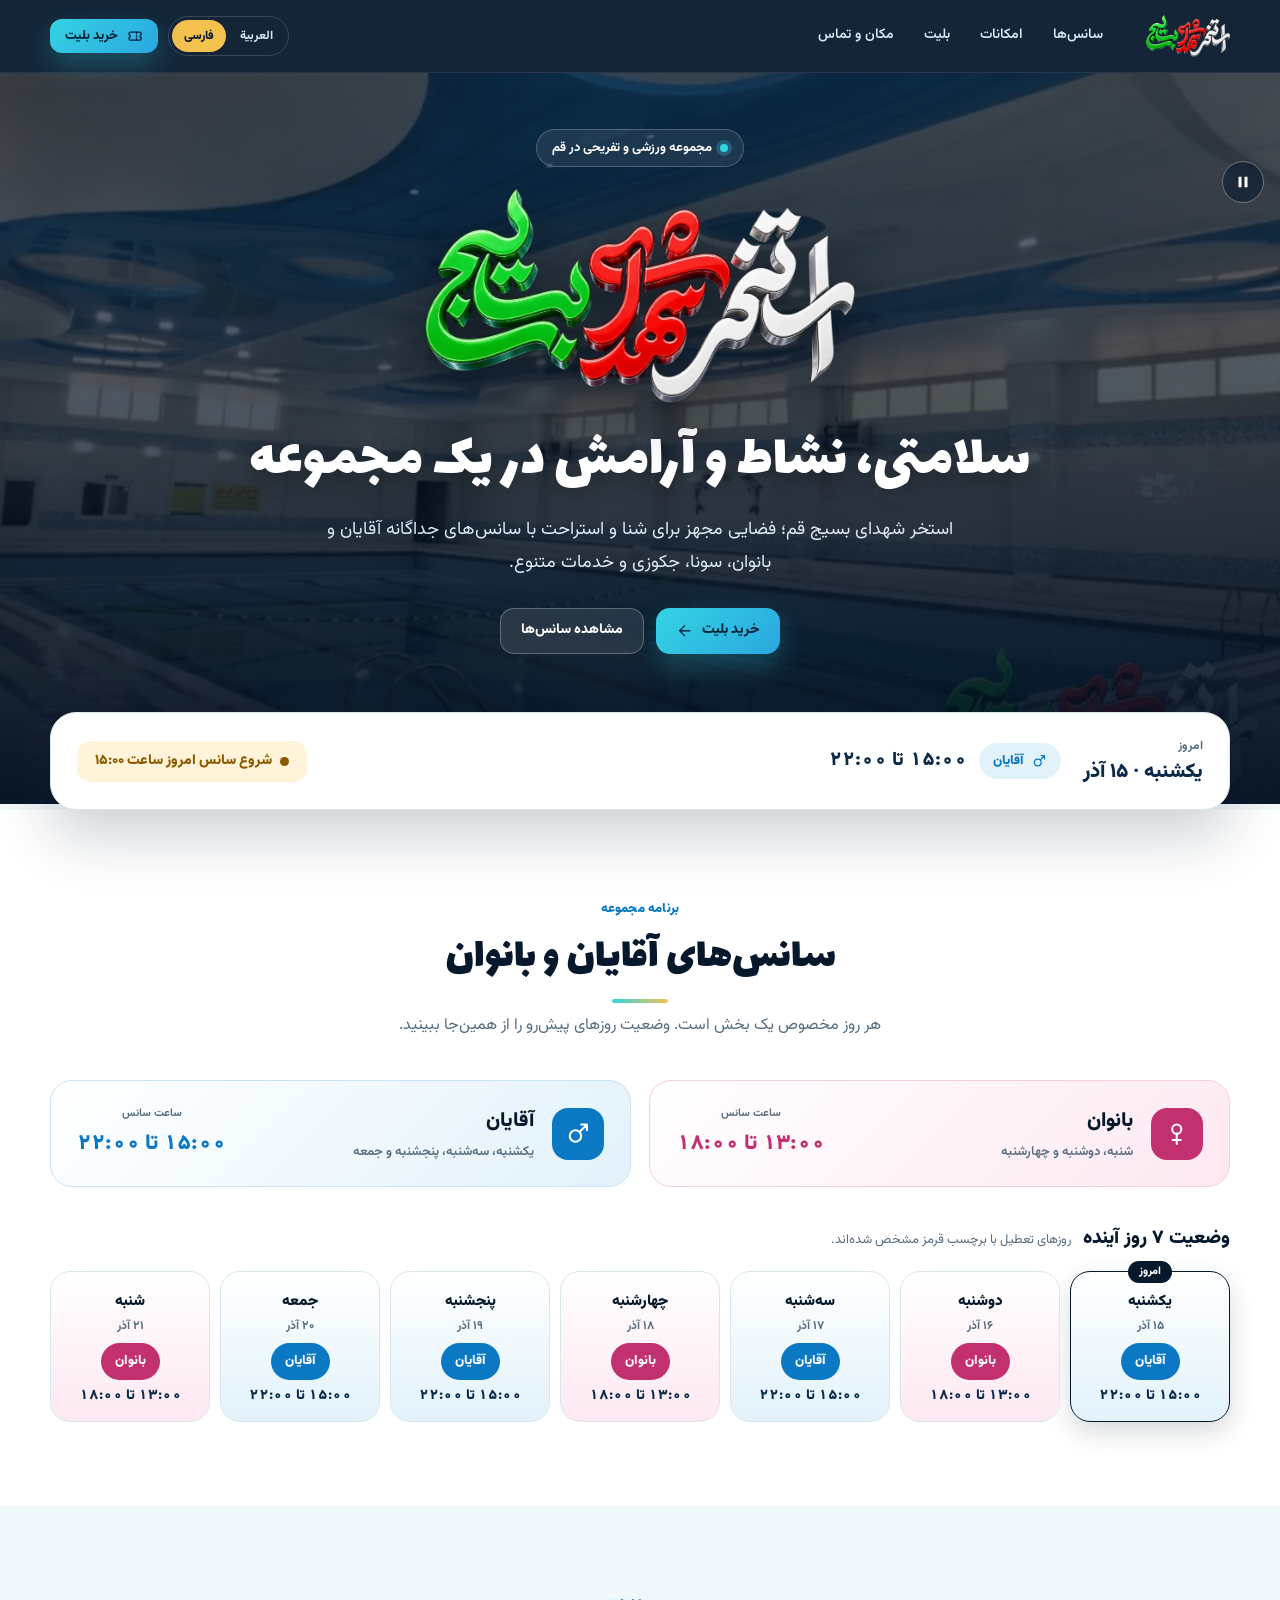
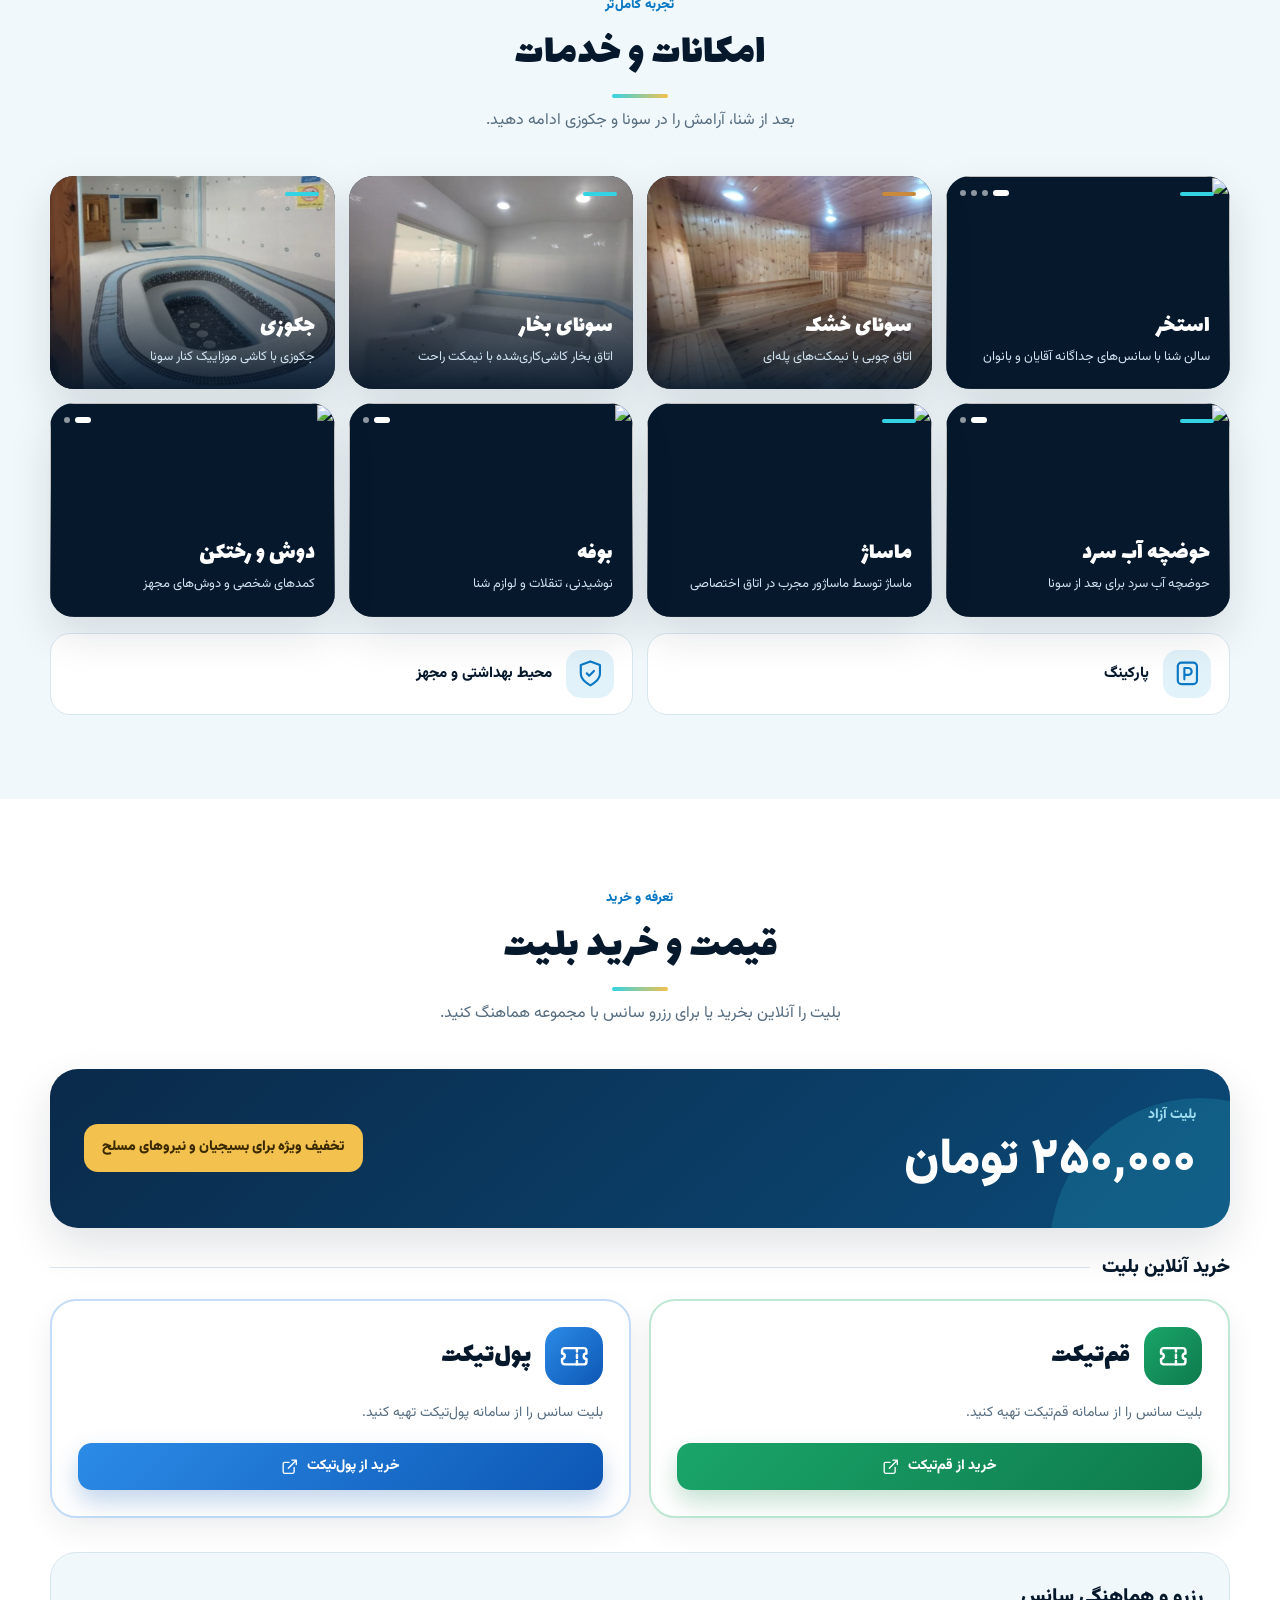
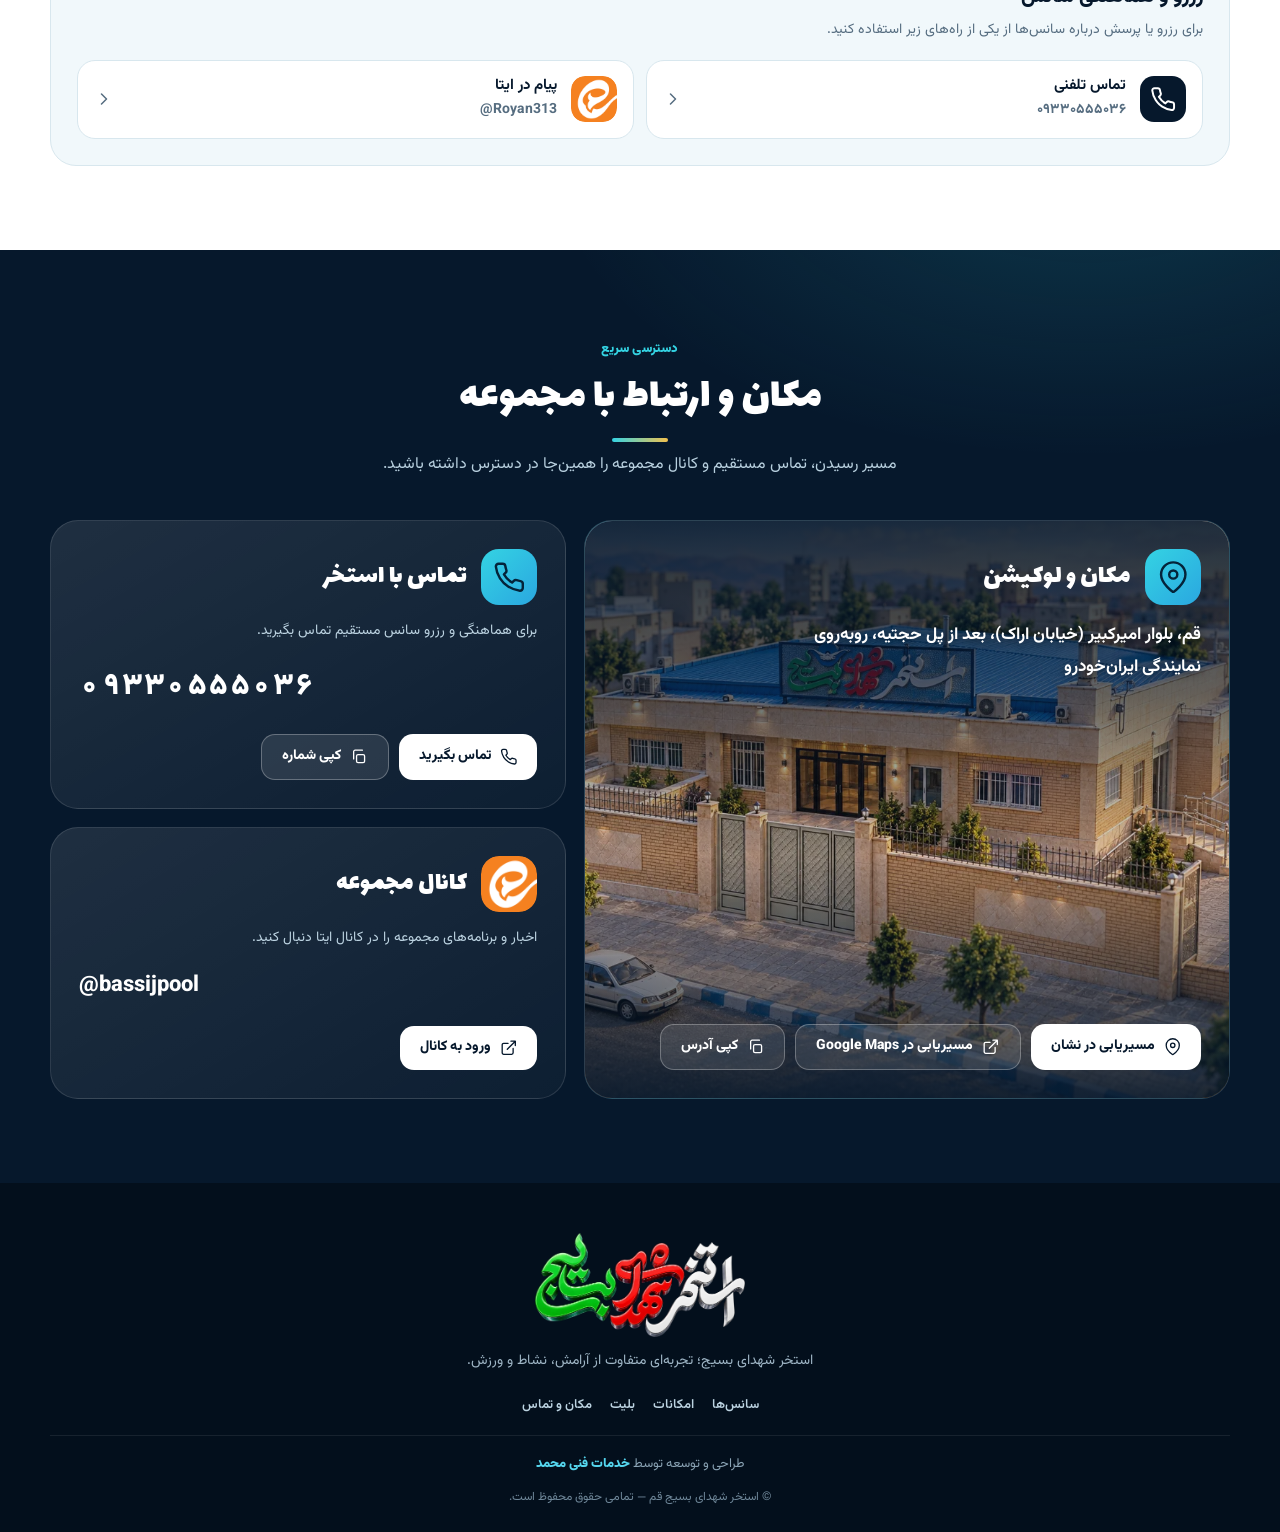
==== commit 03047b14: "Add files via upload" ====
--- a/index.html
+++ b/index.html
@@ -69,7 +69,7 @@
 /* hero */
 .hero{position:relative;isolation:isolate;color:#fff;display:grid;align-items:center;min-height:min(84vh,700px);overflow:hidden;background:var(--ink)}
 .hero-media{position:absolute;inset:0;z-index:-2}
-.hero-media img,.hero-media video{width:100%;height:100%;object-fit:cover;object-position:center 35%}
+#heroVideo{opacity:0;transition:opacity 1s}#heroVideo.on{opacity:1}.vbtn{position:absolute;top:88px;inset-inline-start:16px;z-index:3;width:42px;height:42px;border-radius:50%;border:1px solid rgba(255,255,255,.35);background:rgba(6,24,44,.55);color:#fff;display:grid;place-items:center;cursor:pointer;backdrop-filter:blur(6px)}.vbtn svg{width:18px;height:18px;fill:currentColor;stroke:none}.hero-media img,.hero-media video{width:100%;height:100%;object-fit:cover;object-position:center 35%}
 .hero:before{content:"";position:absolute;inset:0;z-index:-1;background:linear-gradient(180deg,rgba(4,18,36,.62) 0%,rgba(4,18,36,.72) 50%,rgba(4,18,36,.96) 100%)}
 .hero-in{display:flex;flex-direction:column;align-items:center;text-align:center;padding:56px 0 150px}
 .kicker{display:inline-flex;align-items:center;gap:8px;padding:6px 15px;border:1px solid rgba(255,255,255,.22);background:rgba(255,255,255,.08);border-radius:999px;font-size:13px;font-weight:700;margin-bottom:22px}
@@ -132,17 +132,17 @@
 
 /* facilities */
 .facilities{background:var(--foam)}
-.fac-grid{display:grid;grid-template-columns:repeat(3,1fr);gap:16px}
-.fac{position:relative;aspect-ratio:4/4.4;border-radius:24px;overflow:hidden;background:var(--ink);box-shadow:var(--shadow);isolation:isolate}
+.fac-grid{display:grid;grid-template-columns:repeat(4,1fr);gap:14px}
+.fac{position:relative;aspect-ratio:4/3;border-radius:24px;overflow:hidden;background:var(--ink);box-shadow:var(--shadow);isolation:isolate}
 .fac img{position:absolute;inset:0;width:100%;height:100%;object-fit:cover;z-index:-2;transition:transform .7s cubic-bezier(.2,.7,.2,1)}
 .fac:before{content:"";position:absolute;inset:0;z-index:-1;background:linear-gradient(180deg,rgba(6,24,44,0) 38%,rgba(6,24,44,.92))}
 .fac:hover img{transform:scale(1.06)}
 .fac-body{position:absolute;inset:auto 0 0;padding:20px;color:#fff}
-.fac-body h3{font-family:var(--display);font-weight:400;font-size:26px;line-height:1.4}
+.fac-body h3{font-family:var(--display);font-weight:400;font-size:24px;line-height:1.4}
 .fac-body p{font-size:13px;color:#cfe2ef;margin-top:2px}
 .fac.dry:after,.fac.steam:after,.fac.jac:after,.fac.cold:after,.fac.pool:after,.fac.massage:after{content:"";position:absolute;top:16px;inset-inline-start:16px;width:34px;height:4px;border-radius:9px;background:var(--aqua)}
 .fac.dry:after{background:var(--wood)}
-.tiles{display:grid;grid-template-columns:repeat(4,1fr);gap:14px;margin-top:16px}
+.tiles{display:grid;grid-template-columns:repeat(2,1fr);gap:14px;margin-top:16px}
 .tile{display:flex;align-items:center;gap:14px;padding:16px 18px;border-radius:20px;background:#fff;border:1px solid var(--line)}
 .tile .ti{width:48px;height:48px;border-radius:15px;display:grid;place-items:center;background:var(--men-soft);color:var(--blue);font-size:23px;flex:none}
 .tile h3{font-size:15px;font-weight:800;color:var(--ink);line-height:1.6}
@@ -190,7 +190,7 @@
 .c-card.loc{min-height:min(100%,560px);justify-content:space-between;background:linear-gradient(150deg,rgba(52,211,227,.2),rgba(255,255,255,.04))}
 .loc-bg{position:absolute;inset:0;z-index:0}.loc-bg img{width:100%;height:100%;object-fit:cover}.loc-bg:after{content:"";position:absolute;inset:0;background:linear-gradient(180deg,rgba(6,24,44,.9) 0,rgba(6,24,44,.62) 30%,rgba(6,24,44,.12) 58%,rgba(6,24,44,.92) 100%)}
 .c-card.loc>*:not(.loc-bg){position:relative;z-index:1}
-.fac.pool img{object-position:22% center}.c-card .addr{text-shadow:0 1px 8px rgba(0,0,0,.6);font-size:17px;font-weight:700;line-height:1.9;color:#fff;max-width:420px}
+.fac img.sl{opacity:0;transition:opacity .9s ease}.fac img.sl.on{opacity:1}.dots{position:absolute;top:14px;inset-inline-end:14px;display:flex;gap:5px}.dots i{width:6px;height:6px;border-radius:9px;background:rgba(255,255,255,.55);transition:width .3s,background .3s}.dots i.on{width:16px;background:#fff}.c-card .addr{text-shadow:0 1px 8px rgba(0,0,0,.6);font-size:17px;font-weight:700;line-height:1.9;color:#fff;max-width:420px}
 .c-actions{display:flex;gap:10px;flex-wrap:wrap;margin-top:auto;padding-top:6px}
 .phone-num{font-size:30px;font-weight:900;letter-spacing:.5px;direction:ltr;text-align:start;font-variant-numeric:tabular-nums}
 .c-card .ci.eit{background:none;overflow:hidden}.c-card .ci.eit img{width:100%;height:100%;display:block;border-radius:18px}
@@ -291,8 +291,9 @@
   <section class="hero" id="home">
     <div class="hero-media">
       <img src="img/hero.webp" alt="" fetchpriority="high">
-      <video id="heroVideo" autoplay muted loop playsinline preload="metadata" poster="img/hero.webp" aria-hidden="true"><source src="pool-tour.mp4" type="video/mp4"></video>
+      <video id="heroVideo" autoplay muted loop playsinline preload="auto" poster="img/hero.webp" aria-hidden="true" disablepictureinpicture><source src="pool-tour.mp4" type="video/mp4"><source src="pool-tour.webm" type="video/webm"></video>
     </div>
+    <button class="vbtn" id="vbtn" type="button" aria-label="توقف ویدیو"><svg viewBox="0 0 24 24" id="vbtnIc"><path d="M6 5h4v14H6zM14 5h4v14h-4z"/></svg></button>
     <div class="wrap hero-in">
       <div class="kicker"><i></i><span data-i18n="hero_kicker">مجموعه ورزشی و تفریحی در قم</span></div>
       <img class="hero-logo" src="img/logo.webp" alt="استخر شهدای بسیج" width="430" height="214">
@@ -324,16 +325,16 @@
     <div class="wrap">
       <div class="head"><div class="eyebrow" data-i18n="fac_eyebrow">تجربه کامل‌تر</div><h2 data-i18n="fac_title">امکانات و خدمات</h2><p data-i18n="fac_desc">بعد از شنا، آرامش را در سونا و جکوزی ادامه دهید.</p></div>
       <div class="fac-grid">
-        <article class="fac pool"><img src="img/amenity-pool.webp" alt="استخر" loading="lazy" width="900" height="563"><div class="fac-body"><h3 data-i18n="fac_pool">استخر</h3><p data-i18n="fac_pool_d">سالن شنا با سانس‌های جداگانه آقایان و بانوان</p></div></article>
-        <article class="fac dry"><img src="img/amenity-dry.webp" alt="سونای خشک" loading="lazy" width="900" height="675"><div class="fac-body"><h3 data-i18n="fac_dry">سونای خشک</h3><p data-i18n="fac_dry_d">اتاق چوبی با نیمکت‌های پله‌ای</p></div></article>
-        <article class="fac steam"><img src="img/amenity-steam.webp" alt="سونای بخار" loading="lazy" width="900" height="675"><div class="fac-body"><h3 data-i18n="fac_steam">سونای بخار</h3><p data-i18n="fac_steam_d">اتاق بخار کاشی‌کاری‌شده با نیمکت راحت</p></div></article>
-        <article class="fac jac"><img src="img/amenity-jacuzzi.webp" alt="جکوزی" loading="lazy" width="805" height="604"><div class="fac-body"><h3 data-i18n="fac_jacuzzi">جکوزی</h3><p data-i18n="fac_jacuzzi_d">جکوزی با کاشی موزاییک کنار سونا</p></div></article>
-        <article class="fac cold"><img src="img/amenity-cold.webp" alt="حوضچه آب سرد" loading="lazy" width="880" height="660"><div class="fac-body"><h3 data-i18n="fac_cold">حوضچه آب سرد</h3><p data-i18n="fac_cold_d">حوضچه آب سرد برای بعد از سونا</p></div></article>
-        <article class="fac massage"><img src="img/amenity-massage.webp" alt="ماساژ" loading="lazy" width="900" height="920"><div class="fac-body"><h3 data-i18n="fac_massage">ماساژ</h3><p data-i18n="fac_massage_d">ماساژ توسط ماساژور مجرب در اتاق اختصاصی</p></div></article>
+        <article class="fac pool"><img class="sl on" src="img/pool-1.webp" alt="" loading="lazy" width="900" height="675"><img class="sl" src="img/pool-2.webp" alt="" loading="lazy" width="900" height="675"><img class="sl" src="img/pool-3.webp" alt="" loading="lazy" width="900" height="675"><img class="sl" src="img/pool-4.webp" alt="" loading="lazy" width="900" height="675"><div class="fac-body"><h3 data-i18n="fac_pool">استخر</h3><p data-i18n="fac_pool_d">سالن شنا با سانس‌های جداگانه آقایان و بانوان</p></div></article>
+        <article class="fac dry"><img class="sl on" src="img/amenity-dry.webp" alt="" loading="lazy" width="900" height="675"><div class="fac-body"><h3 data-i18n="fac_dry">سونای خشک</h3><p data-i18n="fac_dry_d">اتاق چوبی با نیمکت‌های پله‌ای</p></div></article>
+        <article class="fac steam"><img class="sl on" src="img/amenity-steam.webp" alt="" loading="lazy" width="900" height="675"><div class="fac-body"><h3 data-i18n="fac_steam">سونای بخار</h3><p data-i18n="fac_steam_d">اتاق بخار کاشی‌کاری‌شده با نیمکت راحت</p></div></article>
+        <article class="fac jac"><img class="sl on" src="img/amenity-jacuzzi.webp" alt="" loading="lazy" width="900" height="675"><div class="fac-body"><h3 data-i18n="fac_jacuzzi">جکوزی</h3><p data-i18n="fac_jacuzzi_d">جکوزی با کاشی موزاییک کنار سونا</p></div></article>
+        <article class="fac cold"><img class="sl on" src="img/cold-1.webp" alt="" loading="lazy" width="900" height="675"><img class="sl" src="img/cold-2.webp" alt="" loading="lazy" width="900" height="675"><div class="fac-body"><h3 data-i18n="fac_cold">حوضچه آب سرد</h3><p data-i18n="fac_cold_d">حوضچه آب سرد برای بعد از سونا</p></div></article>
+        <article class="fac massage"><img class="sl on" src="img/massage.webp" alt="" loading="lazy" width="900" height="675"><div class="fac-body"><h3 data-i18n="fac_massage">ماساژ</h3><p data-i18n="fac_massage_d">ماساژ توسط ماساژور مجرب در اتاق اختصاصی</p></div></article>
+        <article class="fac buffet"><img class="sl on" src="img/buffet-1.webp" alt="" loading="lazy" width="900" height="675"><img class="sl" src="img/buffet-2.webp" alt="" loading="lazy" width="900" height="675"><div class="fac-body"><h3 data-i18n="fac_buffet">بوفه</h3><p data-i18n="fac_buffet_d">نوشیدنی، تنقلات و لوازم شنا</p></div></article>
+        <article class="fac locker"><img class="sl on" src="img/locker-1.webp" alt="" loading="lazy" width="900" height="675"><img class="sl" src="img/locker-2.webp" alt="" loading="lazy" width="900" height="675"><div class="fac-body"><h3 data-i18n="fac_shower">دوش و رختکن</h3><p data-i18n="fac_shower_d">کمدهای شخصی و دوش‌های مجهز</p></div></article>
       </div>
       <div class="tiles">
-        <div class="tile"><div class="ti"><svg class="ic"><use href="#i-shower"/></svg></div><h3 data-i18n="fac_shower">دوش و رختکن</h3></div>
-        <div class="tile"><div class="ti"><svg class="ic"><use href="#i-cup"/></svg></div><h3 data-i18n="fac_buffet">بوفه</h3></div>
         <div class="tile"><div class="ti"><svg class="ic"><use href="#i-parking"/></svg></div><h3 data-i18n="fac_parking">پارکینگ</h3></div>
         <div class="tile"><div class="ti"><svg class="ic"><use href="#i-shield"/></svg></div><h3 data-i18n="fac_hygiene">محیط بهداشتی و مجهز</h3></div>
       </div>
@@ -427,7 +428,7 @@
 week_title:'وضعیت ۷ روز آینده',week_note:'روزهای تعطیل با برچسب قرمز مشخص شده‌اند.',closed:'تعطیل',today_tag:'امروز',
 fac_eyebrow:'تجربه کامل‌تر',fac_title:'امکانات و خدمات',fac_desc:'بعد از شنا، آرامش را در سونا و جکوزی ادامه دهید.',
 fac_dry:'سونای خشک',fac_dry_d:'اتاق چوبی با نیمکت‌های پله‌ای',fac_steam:'سونای بخار',fac_steam_d:'اتاق بخار کاشی‌کاری‌شده با نیمکت راحت',fac_jacuzzi:'جکوزی',fac_jacuzzi_d:'جکوزی با کاشی موزاییک کنار سونا',fac_cold:'حوضچه آب سرد',fac_cold_d:'حوضچه آب سرد برای بعد از سونا',
-fac_shower:'دوش و رختکن',fac_parking:'پارکینگ',fac_massage:'ماساژ',fac_pool:'استخر',fac_pool_d:'سالن شنا با سانس‌های جداگانه آقایان و بانوان',fac_massage_d:'ماساژ توسط ماساژور مجرب در اتاق اختصاصی',fac_buffet:'بوفه',fac_hygiene:'محیط بهداشتی و مجهز',
+fac_shower:'دوش و رختکن',fac_parking:'پارکینگ',fac_massage:'ماساژ',fac_pool:'استخر',fac_pool_d:'سالن شنا با سانس‌های جداگانه آقایان و بانوان',fac_massage_d:'ماساژ توسط ماساژور مجرب در اتاق اختصاصی',fac_buffet:'بوفه',fac_buffet_d:'نوشیدنی، تنقلات و لوازم شنا',fac_shower_d:'کمدهای شخصی و دوش‌های مجهز',fac_hygiene:'محیط بهداشتی و مجهز',
 tickets_eyebrow:'تعرفه و خرید',tickets_title:'قیمت و خرید بلیت',tickets_desc:'بلیت را آنلاین بخرید یا برای رزرو سانس با مجموعه هماهنگ کنید.',
 price_label:'بلیت آزاد',price_value:'۲۵۰٬۰۰۰ تومان',price_special:'تخفیف ویژه برای بسیجیان و نیروهای مسلح',
 buy_title:'خرید آنلاین بلیت',qom_name:'قم‌تیکت',qom_desc:'بلیت سانس را از سامانه قم‌تیکت تهیه کنید.',qom_btn:'خرید از قم‌تیکت',pool_name:'پول‌تیکت',pool_desc:'بلیت سانس را از سامانه پول‌تیکت تهیه کنید.',pool_btn:'خرید از پول‌تیکت',
@@ -448,7 +449,7 @@
 week_title:'حالة الأيام السبعة القادمة',week_note:'الأيام المغلقة تظهر بعلامة حمراء.',closed:'مغلق',today_tag:'اليوم',
 fac_eyebrow:'تجربة متكاملة',fac_title:'المرافق والخدمات',fac_desc:'بعد السباحة، تابع استرخاءك في الساونا والجاكوزي.',
 fac_dry:'ساونا جافة',fac_dry_d:'غرفة خشبية بمقاعد متدرجة',fac_steam:'ساونا بخار',fac_steam_d:'غرفة بخار مبلطة بمقاعد مريحة',fac_jacuzzi:'جاكوزي',fac_jacuzzi_d:'جاكوزي بالفسيفساء بجانب الساونا',fac_cold:'حوض ماء بارد',fac_cold_d:'حوض ماء بارد لما بعد الساونا',
-fac_shower:'دُش وغرف تبديل الملابس',fac_parking:'موقف سيارات',fac_massage:'تدليك',fac_pool:'المسبح',fac_pool_d:'صالة سباحة بمواعيد منفصلة للرجال والنساء',fac_massage_d:'تدليك على يد مدلّك متمرّس في غرفة خاصة',fac_buffet:'البوفيه',fac_hygiene:'بيئة صحية ومجهزة',
+fac_shower:'دُش وغرف تبديل الملابس',fac_parking:'موقف سيارات',fac_massage:'تدليك',fac_pool:'المسبح',fac_pool_d:'صالة سباحة بمواعيد منفصلة للرجال والنساء',fac_massage_d:'تدليك على يد مدلّك متمرّس في غرفة خاصة',fac_buffet:'البوفيه',fac_buffet_d:'مشروبات ووجبات خفيفة ومستلزمات السباحة',fac_shower_d:'خزائن شخصية ودشّات مجهزة',fac_hygiene:'بيئة صحية ومجهزة',
 tickets_eyebrow:'الأسعار والشراء',tickets_title:'سعر التذكرة وشراؤها',tickets_desc:'اشترِ التذكرة إلكترونياً أو نسّق مع المجمع لحجز الموعد.',
 price_label:'التذكرة العادية',price_value:'۲۵۰٬۰۰۰ تومان',price_special:'خصم خاص لأعضاء البسيج وأفراد القوات المسلحة',
 buy_title:'شراء التذكرة إلكترونياً',qom_name:'QomTicket',qom_desc:'احصل على تذكرة الموعد من منصة QomTicket.',qom_btn:'الشراء من QomTicket',pool_name:'PoolTicket',pool_desc:'احصل على تذكرة الموعد من منصة PoolTicket.',pool_btn:'الشراء من PoolTicket',
@@ -565,6 +566,33 @@
   function fallback(){var ta=document.createElement('textarea');ta.value=v;ta.setAttribute('readonly','');ta.style.position='fixed';ta.style.opacity='0';document.body.appendChild(ta);ta.select();try{document.execCommand('copy');done()}catch(e){}document.body.removeChild(ta)}
 })});
 
+/* ---------- facility photo slideshows ---------- */
+$$('.fac').forEach(function(c,k){
+  var im=c.querySelectorAll('img.sl');if(im.length<2)return;
+  var dots=document.createElement('div');dots.className='dots';
+  for(var i=0;i<im.length;i++){dots.appendChild(document.createElement('i'))}
+  c.appendChild(dots);var cur=0,ds=dots.children;ds[0].className='on';
+  setInterval(function(){im[cur].classList.remove('on');ds[cur].className='';cur=(cur+1)%im.length;im[cur].classList.add('on');ds[cur].className='on'},3800+k*350);
+});
+/* ---------- hero video: muted autoplay with retries and a pause button ---------- */
+(function(){
+  var hv=$('#heroVideo'),btn=$('#vbtn');if(!hv)return;
+  hv.muted=true;hv.defaultMuted=true;hv.setAttribute('muted','');hv.playsInline=true;
+  var PLAY='<path d="M8 5v14l11-7z"/>',PAUSE='<path d="M6 5h4v14H6zM14 5h4v14h-4z"/>',paused=false;
+  function label(){btn.setAttribute('aria-label',lang==='ar'?(paused?'تشغيل الفيديو':'إيقاف الفيديو'):(paused?'پخش ویدیو':'توقف ویدیو'))}
+  function go(){if(paused)return;var p=hv.play();if(p&&p.catch)p.catch(function(){})}
+  hv.addEventListener('playing',function(){hv.classList.add('on')});
+  hv.addEventListener('canplay',go);
+  hv.addEventListener('error',function(){btn.hidden=true},true);
+  btn.addEventListener('click',function(){
+    paused=!paused;if(paused)hv.pause();else go();
+    $('#vbtnIc').innerHTML=paused?PLAY:PAUSE;label();
+  });
+  ['touchstart','pointerdown','scroll','keydown'].forEach(function(e){addEventListener(e,go,{once:true,passive:true})});
+  document.addEventListener('visibilitychange',function(){if(!document.hidden)go()});
+  go();label();
+})();
+
 /* ---------- schedule from schedule.json (written by the admin page) ---------- */
 function normalize(j){
   var s={closedWeekdays:[],closedDates:[],announcement:{enabled:false,fa:'',ar:''}};
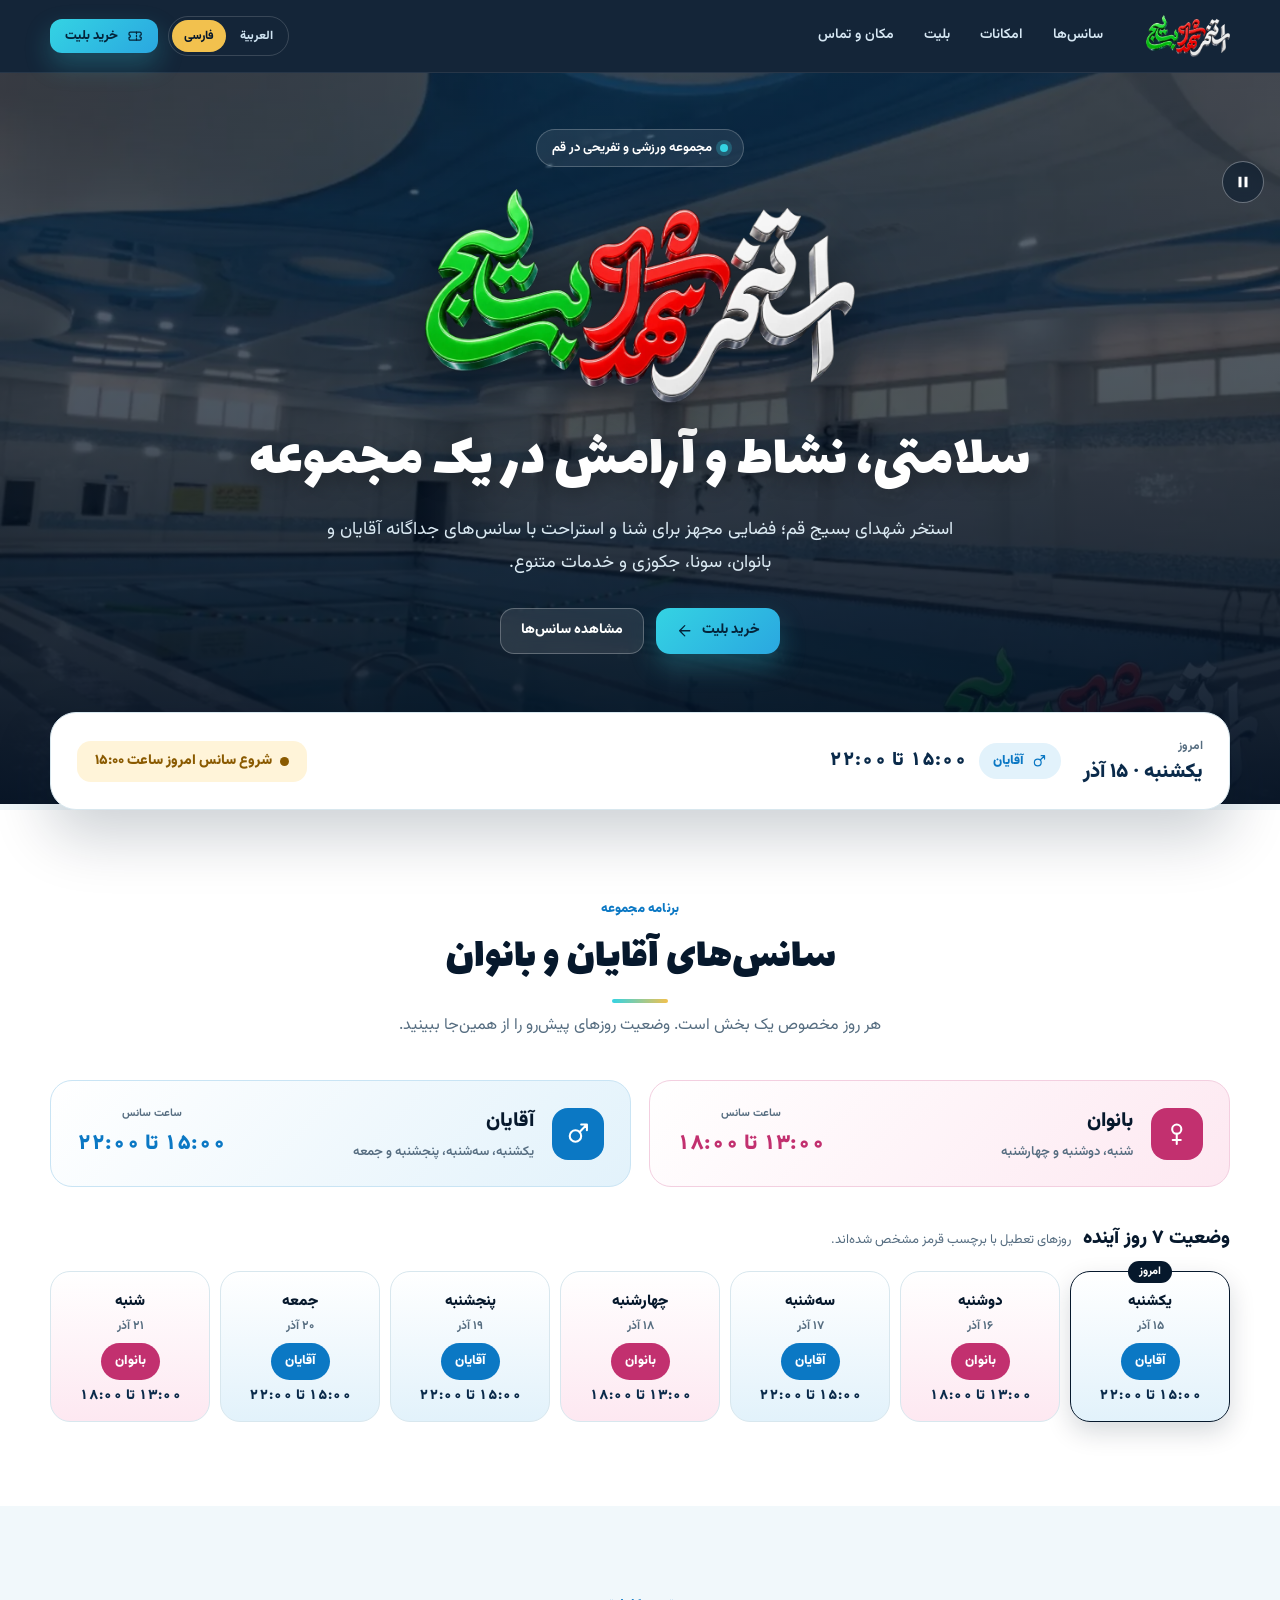
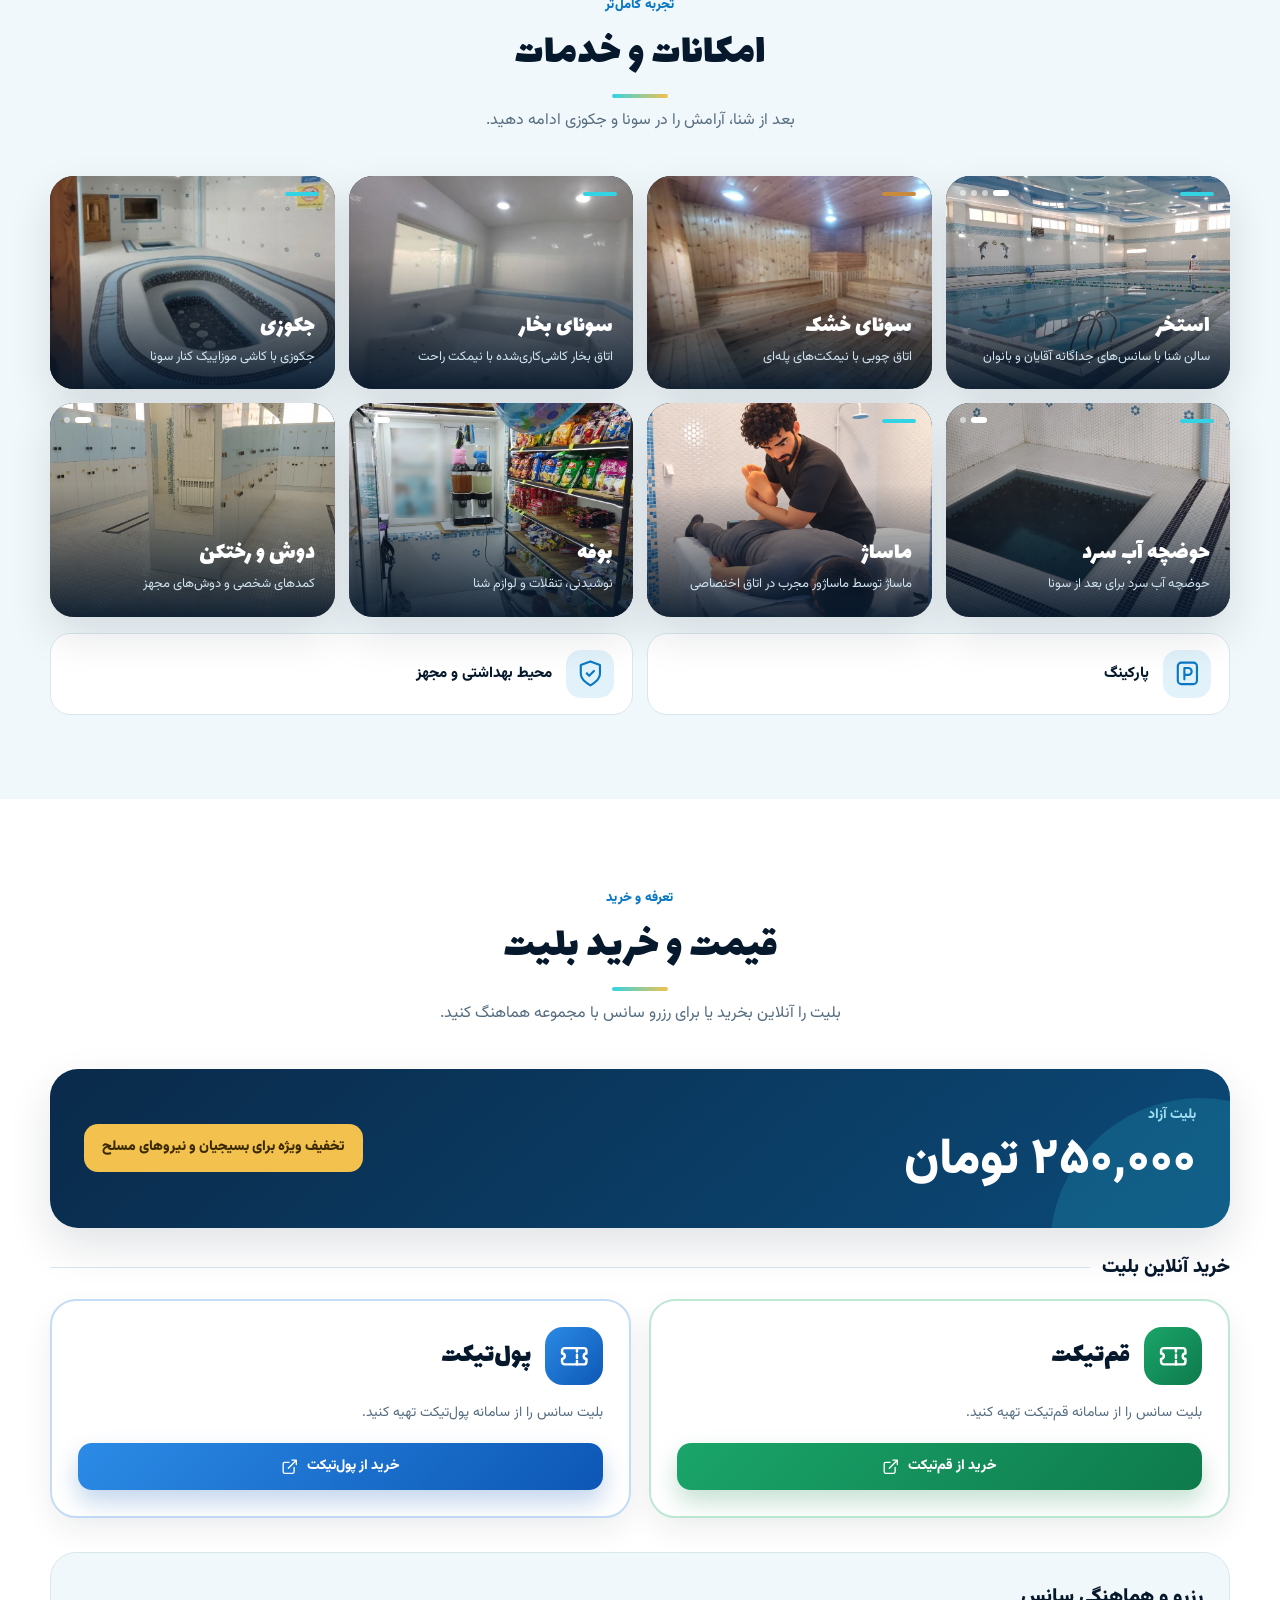
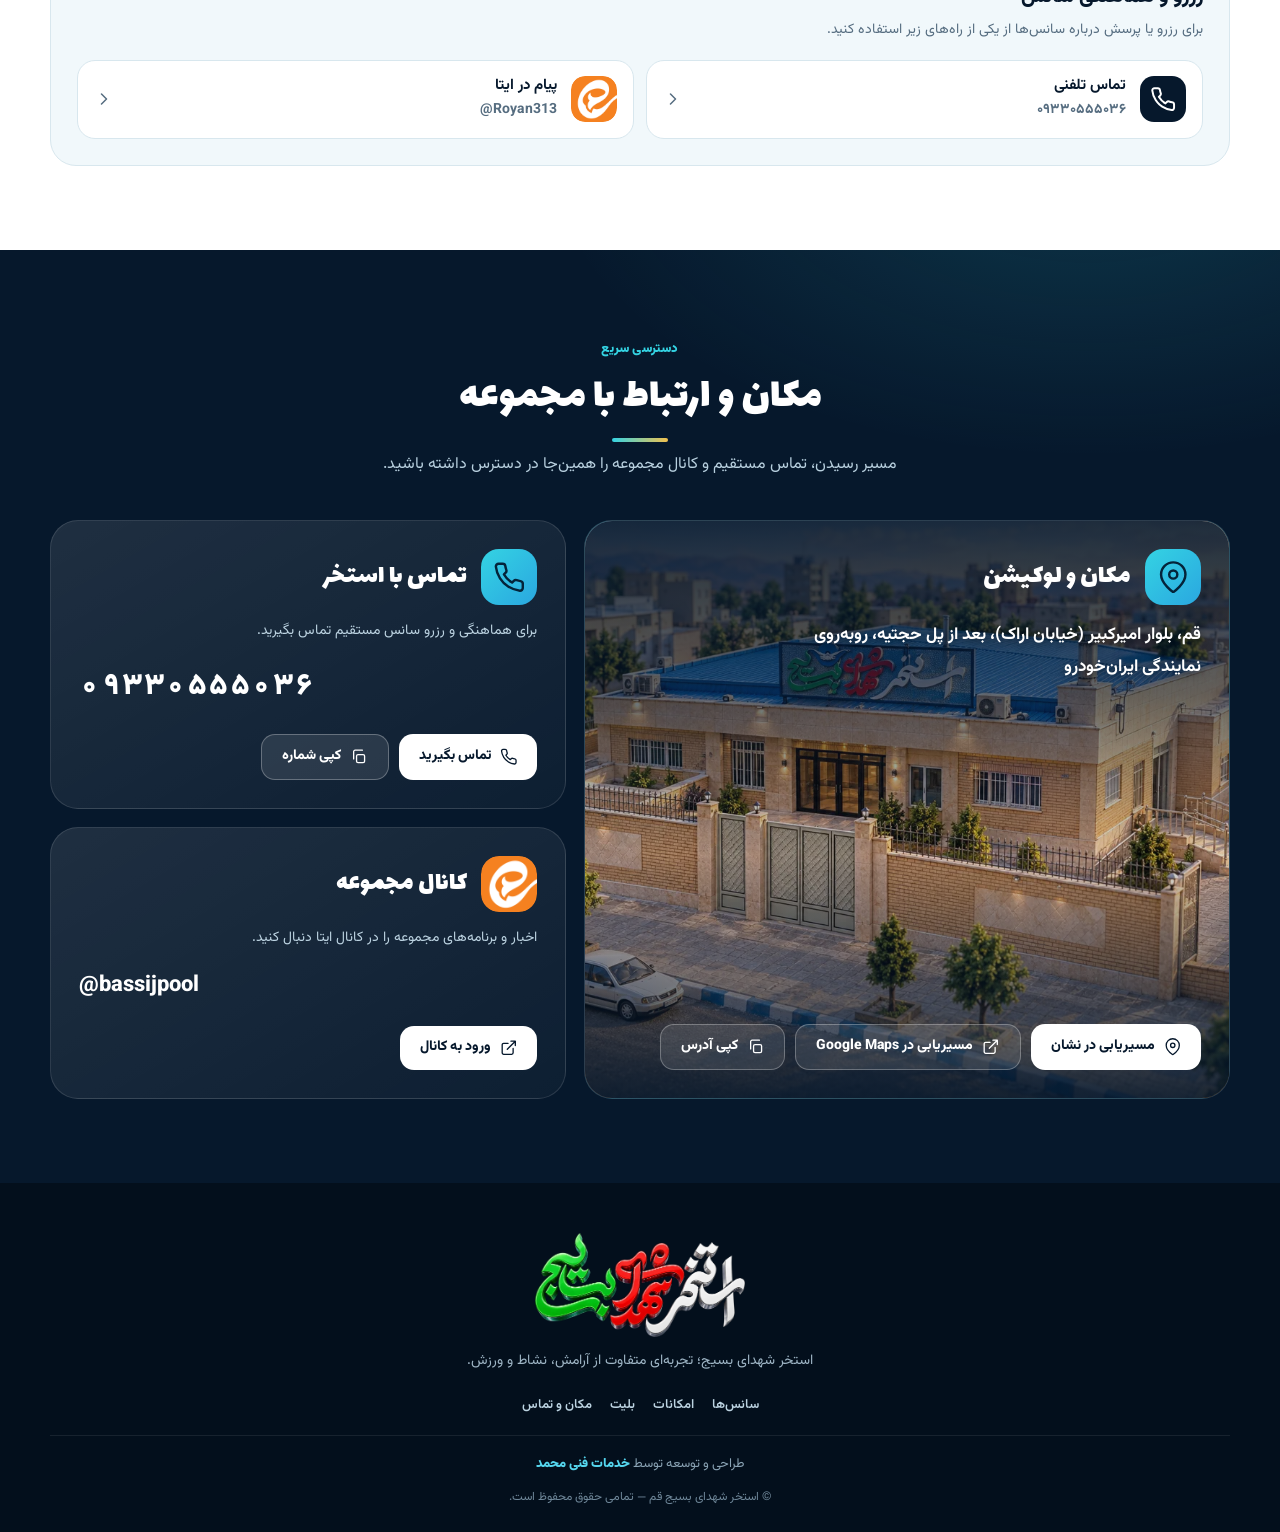
==== commit 4bd519c1: "Add files via upload" ====
--- a/index.html
+++ b/index.html
@@ -12,8 +12,8 @@
 <meta name="language" content="fa">
 <meta name="revisit-after" content="7 days">
 <meta name="author" content="استخر شهدای بسیج قم">
-<meta property="og:type" content="website"><meta property="og:site_name" content="استخر شهدای بسیج"><meta property="og:locale" content="fa_IR"><meta property="og:title" content="استخر شهدای بسیج قم | استخر آقایان و بانوان قم"><meta property="og:description" content="سانس‌ها، امکانات، قیمت بلیت، رزرو و اطلاعات تماس استخر شهدای بسیج قم."><meta property="og:url" content="https://pcmohqm-coder.github.io/pool-ticket/"><meta property="og:image" content="https://pcmohqm-coder.github.io/pool-ticket/social-preview.png">
-<meta name="twitter:card" content="summary_large_image"><meta name="twitter:title" content="استخر شهدای بسیج | قم"><meta name="twitter:description" content="سانس‌ها، امکانات، قیمت بلیت، رزرو و اطلاعات تماس استخر شهدای بسیج قم."><meta name="twitter:image" content="https://pcmohqm-coder.github.io/pool-ticket/social-preview.png">
+<meta property="og:type" content="website"><meta property="og:site_name" content="استخر شهدای بسیج"><meta property="og:locale" content="fa_IR"><meta property="og:title" content="استخر شهدای بسیج قم | استخر آقایان و بانوان قم"><meta property="og:description" content="سانس‌ها، امکانات، قیمت بلیت، رزرو و اطلاعات تماس استخر شهدای بسیج قم."><meta property="og:url" content="https://pcmohqm-coder.github.io/pool-ticket/"><meta property="og:image" content="https://pcmohqm-coder.github.io/pool-ticket/social-preview.jpg"><meta property="og:image:width" content="1200"><meta property="og:image:height" content="630"><meta property="og:image:alt" content="ساختمان استخر شهدای بسیج قم">
+<meta name="twitter:card" content="summary_large_image"><meta name="twitter:title" content="استخر شهدای بسیج | قم"><meta name="twitter:description" content="سانس‌ها، امکانات، قیمت بلیت، رزرو و اطلاعات تماس استخر شهدای بسیج قم."><meta name="twitter:image" content="https://pcmohqm-coder.github.io/pool-ticket/social-preview.jpg">
 <link rel="canonical" href="https://pcmohqm-coder.github.io/pool-ticket/"><link rel="icon" type="image/png" href="favicon.png"><link rel="apple-touch-icon" href="favicon.png">
 <link rel="alternate" hreflang="fa" href="https://pcmohqm-coder.github.io/pool-ticket/"><link rel="alternate" hreflang="ar" href="https://pcmohqm-coder.github.io/pool-ticket/?lang=ar"><link rel="alternate" hreflang="x-default" href="https://pcmohqm-coder.github.io/pool-ticket/">
 <title>استخر شهدای بسیج قم | استخر آقایان و بانوان قم | بلیت</title>
@@ -69,7 +69,7 @@
 /* hero */
 .hero{position:relative;isolation:isolate;color:#fff;display:grid;align-items:center;min-height:min(84vh,700px);overflow:hidden;background:var(--ink)}
 .hero-media{position:absolute;inset:0;z-index:-2}
-#heroVideo{opacity:0;transition:opacity 1s}#heroVideo.on{opacity:1}.vbtn{position:absolute;top:88px;inset-inline-start:16px;z-index:3;width:42px;height:42px;border-radius:50%;border:1px solid rgba(255,255,255,.35);background:rgba(6,24,44,.55);color:#fff;display:grid;place-items:center;cursor:pointer;backdrop-filter:blur(6px)}.vbtn svg{width:18px;height:18px;fill:currentColor;stroke:none}.hero-media img,.hero-media video{width:100%;height:100%;object-fit:cover;object-position:center 35%}
+#heroVideo{opacity:0;transition:opacity 1s}#heroVideo.on{opacity:1}.vbtn{position:absolute;top:88px;inset-inline-start:16px;z-index:3;width:42px;height:42px;border-radius:50%;border:1px solid rgba(255,255,255,.35);background:rgba(6,24,44,.55);color:#fff;display:grid;place-items:center;cursor:pointer;backdrop-filter:blur(6px)}.vplay{position:absolute;top:88px;inset-inline-start:66px;height:42px;width:max-content;z-index:3;display:none;align-items:center;gap:8px;padding:0 16px;border-radius:99px;border:1px solid rgba(255,255,255,.5);background:rgba(6,24,44,.72);color:#fff;font:800 13px var(--font,inherit);cursor:pointer;backdrop-filter:blur(8px);box-shadow:0 10px 30px rgba(0,0,0,.35)}.vplay.show{display:inline-flex}.vplay svg{width:20px;height:20px;fill:currentColor}.vbtn svg{width:18px;height:18px;fill:currentColor;stroke:none}.hero-media img,.hero-media video{width:100%;height:100%;object-fit:cover;object-position:center 35%}
 .hero:before{content:"";position:absolute;inset:0;z-index:-1;background:linear-gradient(180deg,rgba(4,18,36,.62) 0%,rgba(4,18,36,.72) 50%,rgba(4,18,36,.96) 100%)}
 .hero-in{display:flex;flex-direction:column;align-items:center;text-align:center;padding:56px 0 150px}
 .kicker{display:inline-flex;align-items:center;gap:8px;padding:6px 15px;border:1px solid rgba(255,255,255,.22);background:rgba(255,255,255,.08);border-radius:999px;font-size:13px;font-weight:700;margin-bottom:22px}
@@ -241,9 +241,7 @@
 }
 @media(prefers-reduced-motion:reduce){*{animation:none!important;transition:none!important;scroll-behavior:auto!important}}
 </style>
-<script type="application/ld+json">
-{"@context":"https://schema.org","@graph":[{"@type":["HealthClub","LocalBusiness"],"@id":"https://pcmohqm-coder.github.io/pool-ticket/#business","name":"استخر شهدای بسیج","alternateName":"مسبح شهداء البسيج","url":"https://pcmohqm-coder.github.io/pool-ticket/","telephone":"+989330555036","image":"https://pcmohqm-coder.github.io/pool-ticket/social-preview.png","logo":"https://pcmohqm-coder.github.io/pool-ticket/favicon.png","address":{"@type":"PostalAddress","streetAddress":"بلوار امیرکبیر (خیابان اراک)، بعد از پل حجتیه، روبه‌روی نمایندگی ایران‌خودرو","addressLocality":"قم","addressRegion":"قم","addressCountry":"IR"},"sameAs":["https://eitaa.com/Royan313"],"areaServed":{"@type":"City","name":"قم"},"hasOfferCatalog":{"@type":"OfferCatalog","name":"خدمات و امکانات استخر شهدای بسیج","itemListElement":[{"@type":"Service","name":"سونای خشک"},{"@type":"Service","name":"سونای بخار"},{"@type":"Service","name":"جکوزی"},{"@type":"Service","name":"حوضچه آب سرد"},{"@type":"Service","name":"ماساژ"}]},"openingHoursSpecification":[{"@type":"OpeningHoursSpecification","dayOfWeek":["Sunday","Tuesday","Thursday","Friday"],"opens":"15:00","closes":"22:00"},{"@type":"OpeningHoursSpecification","dayOfWeek":["Saturday","Monday","Wednesday"],"opens":"13:00","closes":"18:00"}]},{"@type":"WebSite","url":"https://pcmohqm-coder.github.io/pool-ticket/","name":"استخر شهدای بسیج","inLanguage":["fa-IR","ar"]}]}
-</script>
+<script type="application/ld+json">{"@context":"https://schema.org","@graph":[{"@type":["HealthClub","LocalBusiness"],"@id":"https://pcmohqm-coder.github.io/pool-ticket/#business","name":"استخر شهدای بسیج","alternateName":"مسبح شهداء البسيج","url":"https://pcmohqm-coder.github.io/pool-ticket/","telephone":"+989330555036","image":["https://pcmohqm-coder.github.io/pool-ticket/img/site-1x1.jpg","https://pcmohqm-coder.github.io/pool-ticket/img/site-4x3.jpg","https://pcmohqm-coder.github.io/pool-ticket/img/site-16x9.jpg"],"logo":"https://pcmohqm-coder.github.io/pool-ticket/favicon.png","address":{"@type":"PostalAddress","streetAddress":"بلوار امیرکبیر (خیابان اراک)، بعد از پل حجتیه، روبه‌روی نمایندگی ایران‌خودرو","addressLocality":"قم","addressRegion":"قم","addressCountry":"IR"},"sameAs":["https://eitaa.com/bassijpool"],"areaServed":{"@type":"City","name":"قم"},"hasOfferCatalog":{"@type":"OfferCatalog","name":"خدمات و امکانات استخر شهدای بسیج","itemListElement":[{"@type":"Service","name":"سونای خشک"},{"@type":"Service","name":"سونای بخار"},{"@type":"Service","name":"جکوزی"},{"@type":"Service","name":"حوضچه آب سرد"},{"@type":"Service","name":"ماساژ"}]},"openingHoursSpecification":[{"@type":"OpeningHoursSpecification","dayOfWeek":["Sunday","Tuesday","Thursday","Friday"],"opens":"15:00","closes":"22:00"},{"@type":"OpeningHoursSpecification","dayOfWeek":["Saturday","Monday","Wednesday"],"opens":"13:00","closes":"18:00"}],"hasMap":"https://maps.app.goo.gl/iuFsWtYyST8FVrzS7","priceRange":"250000 IRR toman"},{"@type":"WebSite","url":"https://pcmohqm-coder.github.io/pool-ticket/","name":"استخر شهدای بسیج","inLanguage":["fa-IR","ar"]}]}</script>
 </head>
 <body>
 <svg width="0" height="0" style="position:absolute" aria-hidden="true" focusable="false">
@@ -294,6 +292,7 @@
       <video id="heroVideo" autoplay muted loop playsinline preload="auto" poster="img/hero.webp" aria-hidden="true" disablepictureinpicture><source src="pool-tour.mp4" type="video/mp4"><source src="pool-tour.webm" type="video/webm"></video>
     </div>
     <button class="vbtn" id="vbtn" type="button" aria-label="توقف ویدیو"><svg viewBox="0 0 24 24" id="vbtnIc"><path d="M6 5h4v14H6zM14 5h4v14h-4z"/></svg></button>
+    <button class="vplay" id="vplay" type="button"><svg viewBox="0 0 24 24"><path d="M8 5v14l11-7z"/></svg><span id="vplayT">پخش ویدیو استخر</span></button>
     <div class="wrap hero-in">
       <div class="kicker"><i></i><span data-i18n="hero_kicker">مجموعه ورزشی و تفریحی در قم</span></div>
       <img class="hero-logo" src="img/logo.webp" alt="استخر شهدای بسیج" width="430" height="214">
@@ -582,8 +581,13 @@
   function label(){btn.setAttribute('aria-label',lang==='ar'?(paused?'تشغيل الفيديو':'إيقاف الفيديو'):(paused?'پخش ویدیو':'توقف ویدیو'))}
   function go(){if(paused)return;var p=hv.play();if(p&&p.catch)p.catch(function(){})}
   hv.addEventListener('playing',function(){hv.classList.add('on')});
+  var vp=$('#vplay'),vpT=$('#vplayT');
+  function showPlay(on){vp.classList.toggle('show',on);vpT.textContent=lang==='ar'?'تشغيل فيديو المسبح':'پخش ویدیو استخر'}
+  hv.addEventListener('playing',function(){showPlay(false);paused=false;$('#vbtnIc').innerHTML=PAUSE;label()});
+  vp.addEventListener('click',function(){paused=false;var p=hv.play();if(p&&p.then)p.then(function(){showPlay(false)},function(){hv.load();var q=hv.play();if(q&&q.catch)q.catch(function(){})});$('#vbtnIc').innerHTML=PAUSE;label()});
+  setTimeout(function(){if(!hv.classList.contains('on')&&!hv.error&&!paused)showPlay(true)},2500);
   hv.addEventListener('canplay',go);
-  hv.addEventListener('error',function(){btn.hidden=true},true);
+  hv.addEventListener('error',function(){btn.hidden=true;showPlay(false)});
   btn.addEventListener('click',function(){
     paused=!paused;if(paused)hv.pause();else go();
     $('#vbtnIc').innerHTML=paused?PLAY:PAUSE;label();
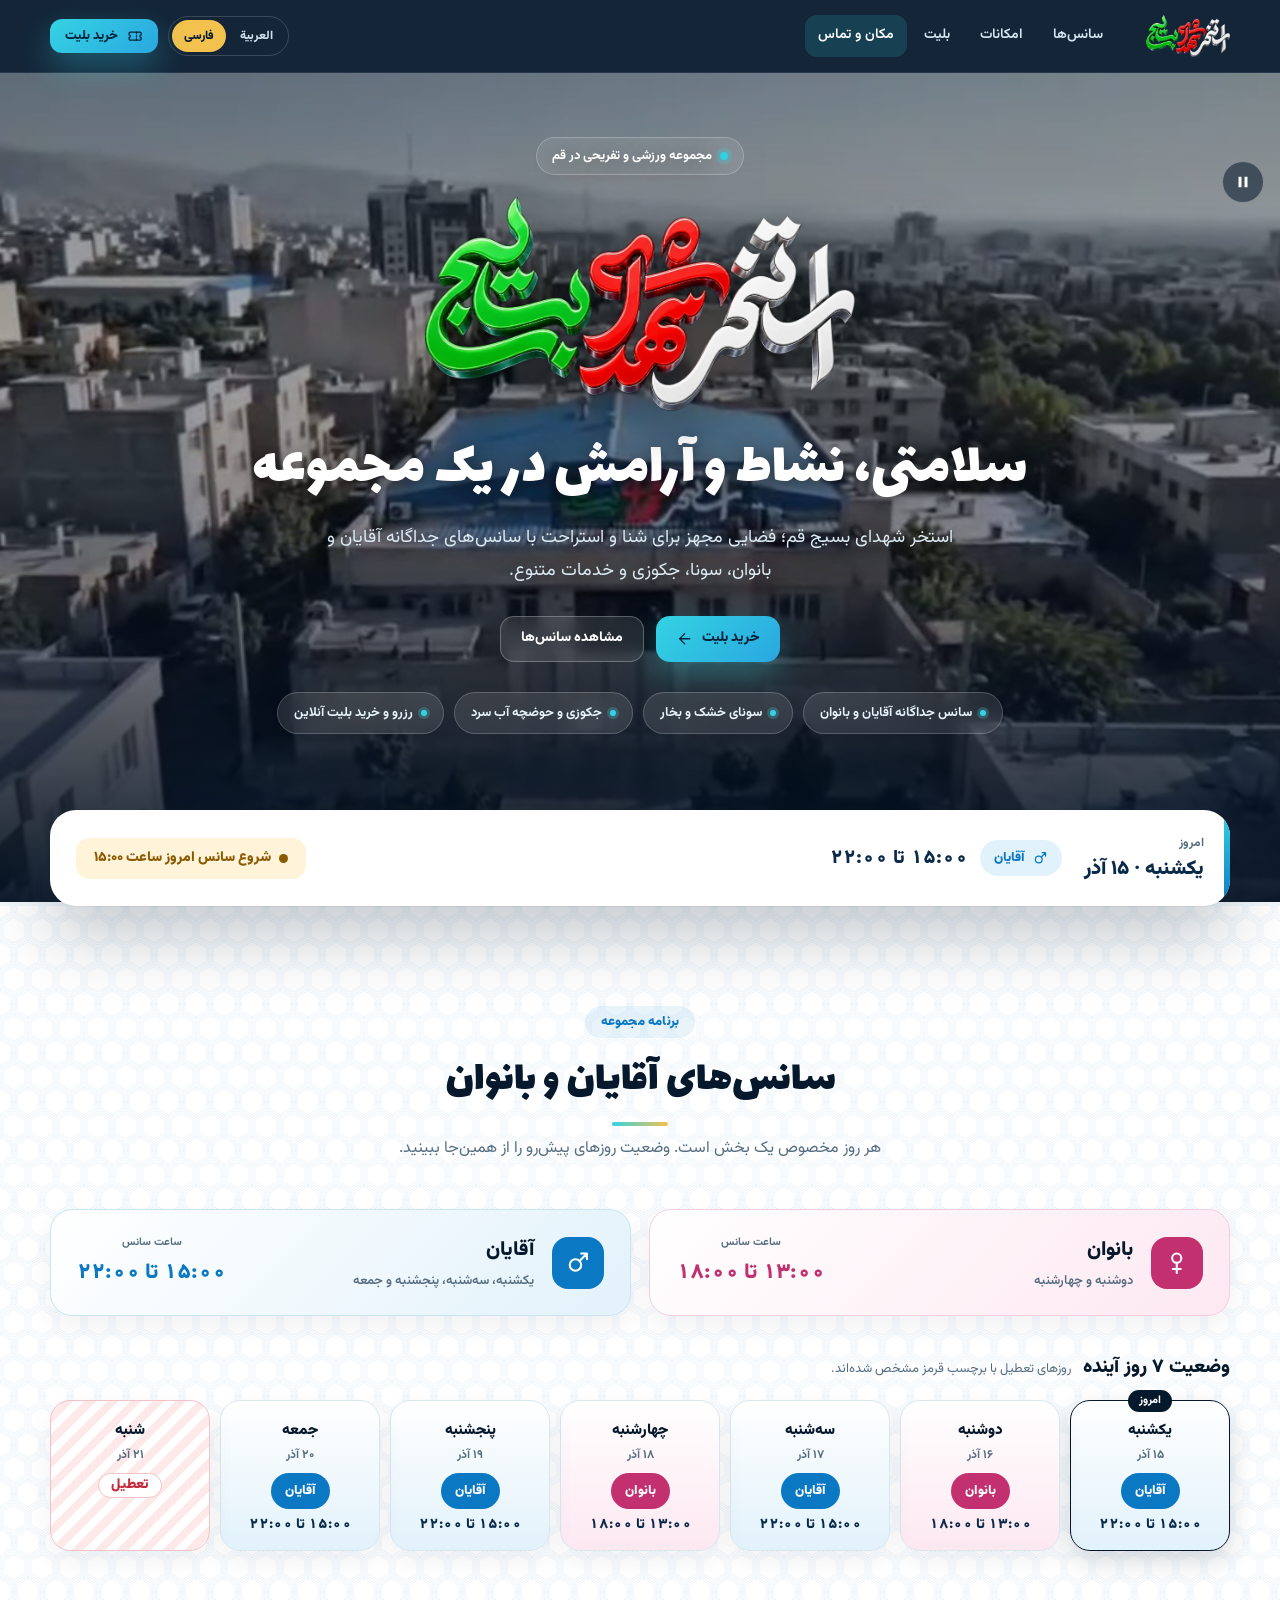
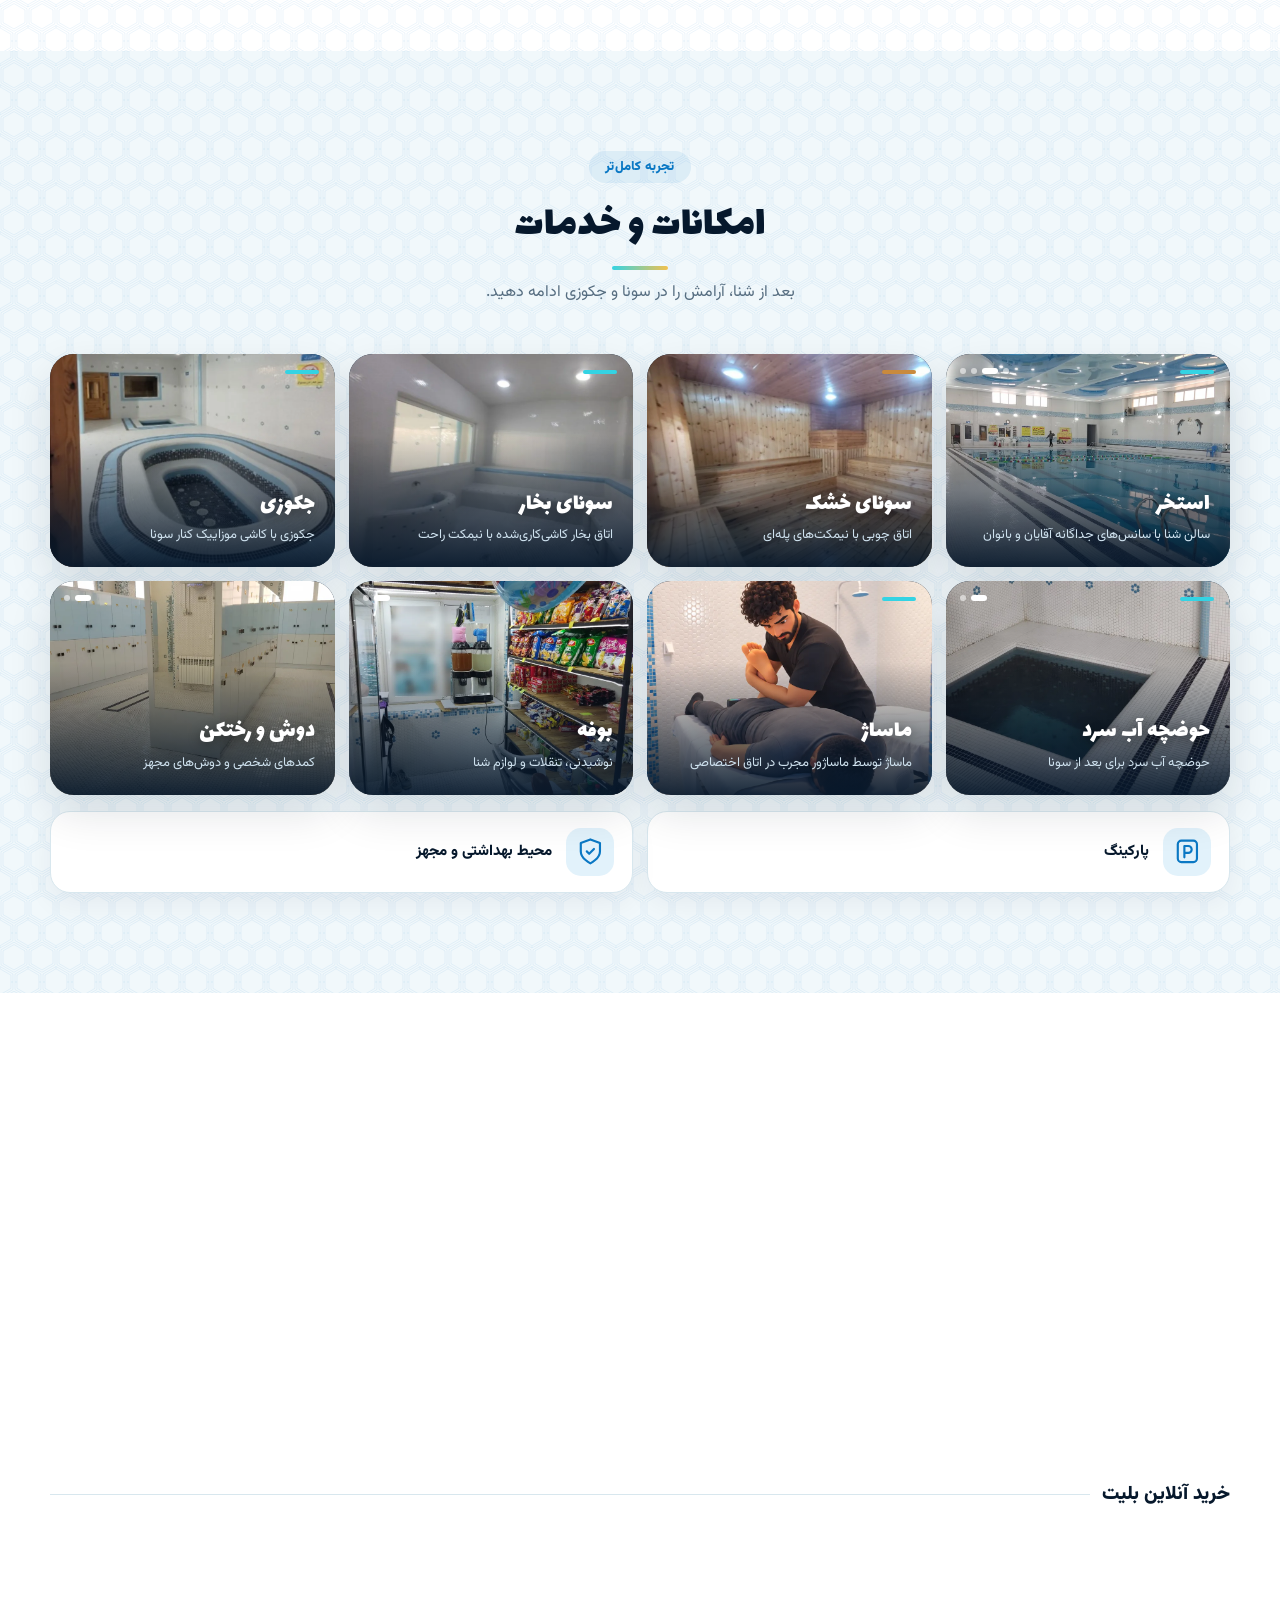
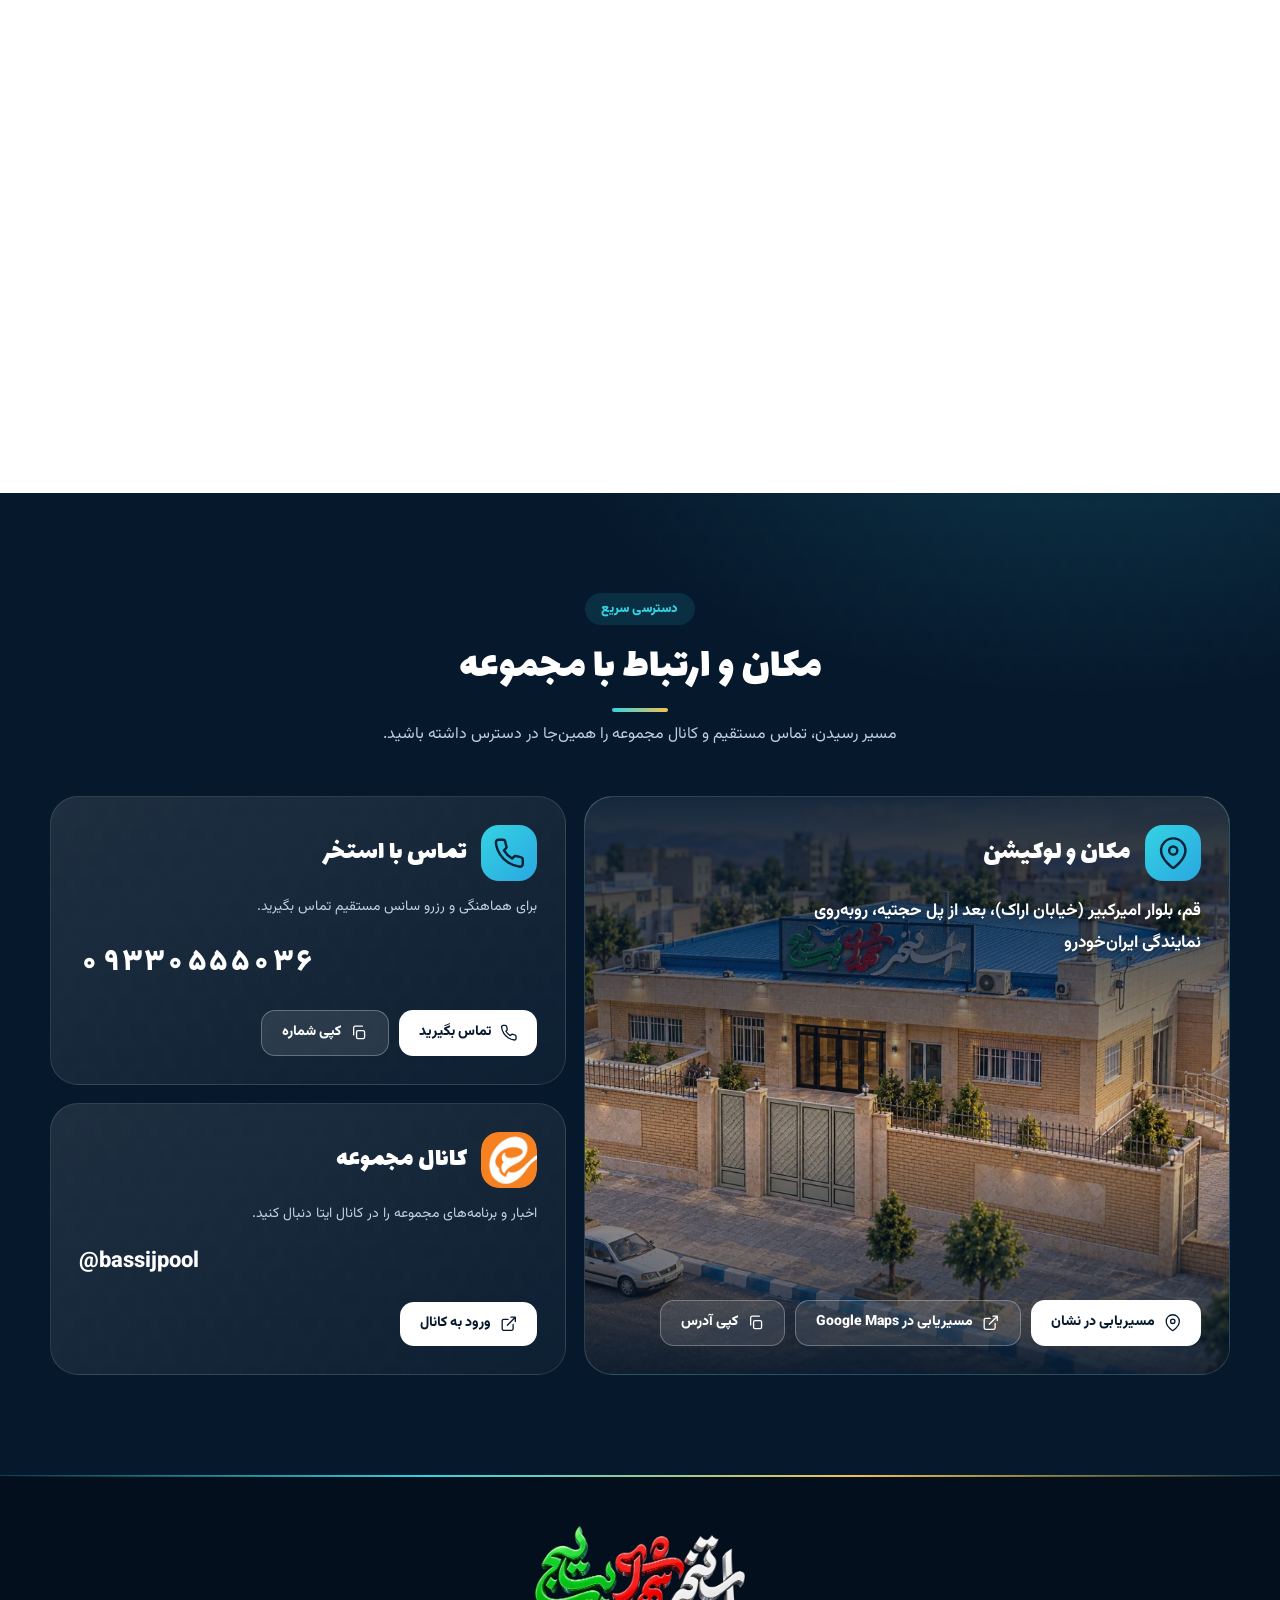
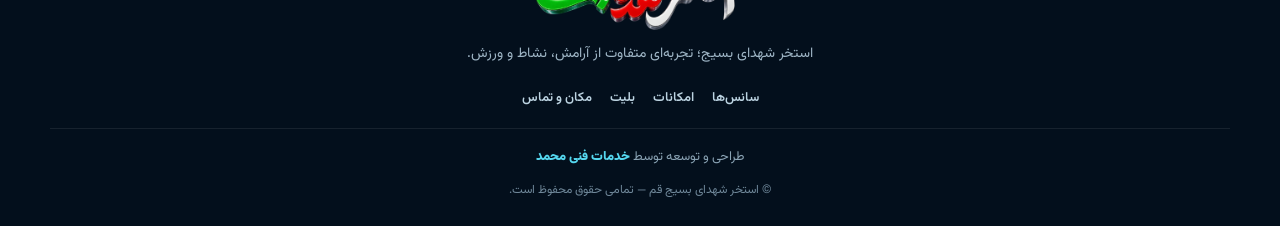
==== commit 5b023765: "Add files via upload" ====
--- a/index.html
+++ b/index.html
@@ -19,7 +19,7 @@
 <title>استخر شهدای بسیج قم | استخر آقایان و بانوان قم | بلیت</title>
 <link rel="preconnect" href="https://fonts.googleapis.com"><link rel="preconnect" href="https://fonts.gstatic.com" crossorigin>
 <link href="https://fonts.googleapis.com/css2?family=Lalezar&family=Vazirmatn:wght@400;500;600;700;800;900&display=swap" rel="stylesheet">
-<link rel="preload" as="image" href="img/hero.webp" type="image/webp">
+<link rel="preload" as="image" href="img/video-poster.jpg">
 <style>
 /* Design plan: deep-navy header and hero over the real pool photo, white and foam sections, one warm wood accent for the saunas.
    Water cyan = actions, rose and blue = women and men, green and red = open and closed. Vazirmatn for text, Lalezar for headings. */
@@ -69,7 +69,7 @@
 /* hero */
 .hero{position:relative;isolation:isolate;color:#fff;display:grid;align-items:center;min-height:min(84vh,700px);overflow:hidden;background:var(--ink)}
 .hero-media{position:absolute;inset:0;z-index:-2}
-#heroVideo{opacity:0;transition:opacity 1s}#heroVideo.on{opacity:1}.vbtn{position:absolute;top:88px;inset-inline-start:16px;z-index:3;width:42px;height:42px;border-radius:50%;border:1px solid rgba(255,255,255,.35);background:rgba(6,24,44,.55);color:#fff;display:grid;place-items:center;cursor:pointer;backdrop-filter:blur(6px)}.vplay{position:absolute;top:88px;inset-inline-start:66px;height:42px;width:max-content;z-index:3;display:none;align-items:center;gap:8px;padding:0 16px;border-radius:99px;border:1px solid rgba(255,255,255,.5);background:rgba(6,24,44,.72);color:#fff;font:800 13px var(--font,inherit);cursor:pointer;backdrop-filter:blur(8px);box-shadow:0 10px 30px rgba(0,0,0,.35)}.vplay.show{display:inline-flex}.vplay svg{width:20px;height:20px;fill:currentColor}.vbtn svg{width:18px;height:18px;fill:currentColor;stroke:none}.hero-media img,.hero-media video{width:100%;height:100%;object-fit:cover;object-position:center 35%}
+#heroVideo{opacity:1}.vbtn{position:absolute;top:88px;inset-inline-start:16px;z-index:3;width:42px;height:42px;border-radius:50%;border:1px solid rgba(255,255,255,.35);background:rgba(6,24,44,.55);color:#fff;display:grid;place-items:center;cursor:pointer;backdrop-filter:blur(6px)}.vplay{position:absolute;top:88px;inset-inline-start:66px;height:42px;width:max-content;z-index:3;display:none;align-items:center;gap:8px;padding:0 16px;border-radius:99px;border:1px solid rgba(255,255,255,.5);background:rgba(6,24,44,.72);color:#fff;font:800 13px var(--font,inherit);cursor:pointer;backdrop-filter:blur(8px);box-shadow:0 10px 30px rgba(0,0,0,.35)}.vplay.show{display:inline-flex}.vplay svg{width:20px;height:20px;fill:currentColor}.vbtn svg{width:18px;height:18px;fill:currentColor;stroke:none}.hero-media img,.hero-media video{width:100%;height:100%;object-fit:cover;object-position:center 35%}
 .hero:before{content:"";position:absolute;inset:0;z-index:-1;background:linear-gradient(180deg,rgba(4,18,36,.62) 0%,rgba(4,18,36,.72) 50%,rgba(4,18,36,.96) 100%)}
 .hero-in{display:flex;flex-direction:column;align-items:center;text-align:center;padding:56px 0 150px}
 .kicker{display:inline-flex;align-items:center;gap:8px;padding:6px 15px;border:1px solid rgba(255,255,255,.22);background:rgba(255,255,255,.08);border-radius:999px;font-size:13px;font-weight:700;margin-bottom:22px}
@@ -239,9 +239,51 @@
   .c-card{padding:22px}.phone-num{font-size:25px}
   .hours-card{padding:18px;gap:12px;flex-wrap:wrap}.hours-card .hrs{width:100%;margin:0;font-size:20px}
 }
+
+/* ---- v20 polish: bigger hero, hexagon-tile texture (echoes the pool mosaic), softer depth, reveal, mobile action bar ---- */
+:root{--hex:url("data:image/svg+xml,%3Csvg xmlns='http://www.w3.org/2000/svg' width='28' height='49' viewBox='0 0 28 49'%3E%3Cg fill='none' stroke='%230b78c4' stroke-opacity='.075' stroke-width='1'%3E%3Cpath d='M13.99 9.25l13 7.5v15l-13 7.5L1 31.75v-15l12.99-7.5zM3 17.9v12.7l10.99 6.34 11-6.35V17.9l-11-6.34L3 17.9zM0 15l12.98-7.5V0h-2v6.35L0 12.69v2.3zm0 18.5L12.98 41v8h-2v-6.85L0 35.81v-2.3zM15 0v7.5L27.99 15H28v-2.31h-.01L17 6.35V0h-2zm0 49v-8l12.99-7.5H28v2.31h-.01L17 42.15V49h-2z'/%3E%3C/g%3E%3C/svg%3E")}
+.hero{min-height:min(94vh,800px)}
+.hero:before{background:linear-gradient(180deg,rgba(4,18,36,.5) 0%,rgba(4,18,36,.36) 32%,rgba(4,18,36,.5) 62%,rgba(4,18,36,.95) 100%)}.hero h1,.hero p,.kicker,.hero-logo{text-shadow:0 3px 18px rgba(0,0,0,.55)}
+.hero-in{padding:64px 0 168px}
+.hero h1{letter-spacing:-.2px}
+.hl{list-style:none;display:flex;flex-wrap:wrap;gap:10px;justify-content:center;margin-top:30px;max-width:760px}
+.hl li{display:inline-flex;align-items:center;gap:8px;padding:8px 16px;border-radius:999px;background:rgba(255,255,255,.1);border:1px solid rgba(255,255,255,.2);backdrop-filter:blur(10px);font-size:13px;font-weight:700;color:#e8f4fb}
+.hl li:before{content:"";width:6px;height:6px;border-radius:50%;background:var(--aqua);box-shadow:0 0 0 3px rgba(52,211,227,.25)}
+.btn-aqua{box-shadow:0 14px 32px rgba(52,211,227,.32)}
+.today-card{border:0;box-shadow:0 30px 70px rgba(6,24,44,.24),0 0 0 1px rgba(6,24,44,.05);position:relative;overflow:hidden}
+.today-card:before{content:"";position:absolute;inset-block:0;inset-inline-start:0;width:6px;background:linear-gradient(180deg,var(--aqua),var(--blue))}
+section.block{padding:100px 0}
+.head{margin-bottom:46px}
+.eyebrow{background:rgba(11,120,196,.09);padding:4px 16px;border-radius:99px;margin-bottom:12px}
+.contact .eyebrow{background:rgba(52,211,227,.12)}
+.sessions,.facilities{background-image:var(--hex)}
+.sessions{background-color:#fff}
+.hours-card,.day,.price-card,.buy,.book,.tile{box-shadow:0 10px 28px rgba(6,24,44,.06)}
+.hours-card,.day,.tile,.buy,.c-card{transition:transform .3s cubic-bezier(.2,.7,.2,1),box-shadow .3s}
+.hours-card:hover,.day:hover,.tile:hover,.buy:hover{transform:translateY(-4px);box-shadow:0 18px 40px rgba(6,24,44,.12)}
+.fac{transition:transform .35s cubic-bezier(.2,.7,.2,1),box-shadow .35s}
+.fac:hover{transform:translateY(-6px);box-shadow:0 26px 54px rgba(6,24,44,.22)}
+.fac-body h3{text-shadow:0 2px 12px rgba(0,0,0,.45)}
+.nav a.active{background:rgba(52,211,227,.16);color:#fff}
+.contact:before{content:"";position:absolute;inset:0;background-image:var(--hex);opacity:.5;filter:invert(1) brightness(2);mix-blend-mode:soft-light;pointer-events:none}
+.contact>.wrap{position:relative}
+footer{position:relative;border-top:1px solid rgba(52,211,227,.25)}
+footer:before{content:"";position:absolute;inset-inline:0;top:-1px;height:2px;background:linear-gradient(90deg,transparent,var(--aqua),var(--gold),transparent)}
+html.js .rv{opacity:0;transform:translateY(24px);transition:opacity .8s cubic-bezier(.2,.7,.2,1),transform .8s cubic-bezier(.2,.7,.2,1)}
+html.js .rv.in{opacity:1;transform:none}
+.mbar{display:none}
+@media(max-width:760px){
+  .mbar{position:fixed;inset-inline:12px;bottom:calc(12px + env(safe-area-inset-bottom));z-index:90;display:grid;grid-template-columns:1fr 1.5fr;gap:8px;padding:7px;border-radius:22px;background:rgba(6,24,44,.93);backdrop-filter:blur(14px);box-shadow:0 16px 40px rgba(0,0,0,.4);border:1px solid rgba(255,255,255,.1)}
+  .mbar a{display:flex;align-items:center;justify-content:center;gap:8px;padding:12px 10px;border-radius:16px;font-weight:900;font-size:14px;color:#fff;background:rgba(255,255,255,.1)}
+  .mbar a.m-buy{background:linear-gradient(135deg,var(--aqua),#2aa7e0);color:#04243a}
+  body{padding-bottom:92px}
+  .hero-in{padding:44px 0 150px}
+  section.block{padding:72px 0}
+  .hl li{font-size:12px;padding:7px 12px}
+}
 @media(prefers-reduced-motion:reduce){*{animation:none!important;transition:none!important;scroll-behavior:auto!important}}
 </style>
-<script type="application/ld+json">{"@context":"https://schema.org","@graph":[{"@type":["HealthClub","LocalBusiness"],"@id":"https://pcmohqm-coder.github.io/pool-ticket/#business","name":"استخر شهدای بسیج","alternateName":"مسبح شهداء البسيج","url":"https://pcmohqm-coder.github.io/pool-ticket/","telephone":"+989330555036","image":["https://pcmohqm-coder.github.io/pool-ticket/img/site-1x1.jpg","https://pcmohqm-coder.github.io/pool-ticket/img/site-4x3.jpg","https://pcmohqm-coder.github.io/pool-ticket/img/site-16x9.jpg"],"logo":"https://pcmohqm-coder.github.io/pool-ticket/favicon.png","address":{"@type":"PostalAddress","streetAddress":"بلوار امیرکبیر (خیابان اراک)، بعد از پل حجتیه، روبه‌روی نمایندگی ایران‌خودرو","addressLocality":"قم","addressRegion":"قم","addressCountry":"IR"},"sameAs":["https://eitaa.com/bassijpool"],"areaServed":{"@type":"City","name":"قم"},"hasOfferCatalog":{"@type":"OfferCatalog","name":"خدمات و امکانات استخر شهدای بسیج","itemListElement":[{"@type":"Service","name":"سونای خشک"},{"@type":"Service","name":"سونای بخار"},{"@type":"Service","name":"جکوزی"},{"@type":"Service","name":"حوضچه آب سرد"},{"@type":"Service","name":"ماساژ"}]},"openingHoursSpecification":[{"@type":"OpeningHoursSpecification","dayOfWeek":["Sunday","Tuesday","Thursday","Friday"],"opens":"15:00","closes":"22:00"},{"@type":"OpeningHoursSpecification","dayOfWeek":["Saturday","Monday","Wednesday"],"opens":"13:00","closes":"18:00"}],"hasMap":"https://maps.app.goo.gl/iuFsWtYyST8FVrzS7","priceRange":"250000 IRR toman"},{"@type":"WebSite","url":"https://pcmohqm-coder.github.io/pool-ticket/","name":"استخر شهدای بسیج","inLanguage":["fa-IR","ar"]}]}</script>
+<script type="application/ld+json">{"@context":"https://schema.org","@graph":[{"@type":["HealthClub","LocalBusiness"],"@id":"https://pcmohqm-coder.github.io/pool-ticket/#business","name":"استخر شهدای بسیج","alternateName":"مسبح شهداء البسيج","url":"https://pcmohqm-coder.github.io/pool-ticket/","telephone":"+989330555036","image":["https://pcmohqm-coder.github.io/pool-ticket/img/site-1x1.jpg","https://pcmohqm-coder.github.io/pool-ticket/img/site-4x3.jpg","https://pcmohqm-coder.github.io/pool-ticket/img/site-16x9.jpg"],"logo":"https://pcmohqm-coder.github.io/pool-ticket/favicon.png","address":{"@type":"PostalAddress","streetAddress":"بلوار امیرکبیر (خیابان اراک)، بعد از پل حجتیه، روبه‌روی نمایندگی ایران‌خودرو","addressLocality":"قم","addressRegion":"قم","addressCountry":"IR"},"sameAs":["https://eitaa.com/bassijpool"],"areaServed":{"@type":"City","name":"قم"},"hasOfferCatalog":{"@type":"OfferCatalog","name":"خدمات و امکانات استخر شهدای بسیج","itemListElement":[{"@type":"Service","name":"سونای خشک"},{"@type":"Service","name":"سونای بخار"},{"@type":"Service","name":"جکوزی"},{"@type":"Service","name":"حوضچه آب سرد"},{"@type":"Service","name":"ماساژ"}]},"openingHoursSpecification":[{"@type":"OpeningHoursSpecification","dayOfWeek":["Sunday","Tuesday","Thursday","Friday"],"opens":"15:00","closes":"22:00"},{"@type":"OpeningHoursSpecification","dayOfWeek":["Monday","Wednesday"],"opens":"13:00","closes":"18:00"}],"hasMap":"https://maps.app.goo.gl/iuFsWtYyST8FVrzS7","priceRange":"250000 IRR toman"},{"@type":"WebSite","url":"https://pcmohqm-coder.github.io/pool-ticket/","name":"استخر شهدای بسیج","inLanguage":["fa-IR","ar"]}]}</script>
 </head>
 <body>
 <svg width="0" height="0" style="position:absolute" aria-hidden="true" focusable="false">
@@ -288,8 +330,7 @@
 <main id="main">
   <section class="hero" id="home">
     <div class="hero-media">
-      <img src="img/hero.webp" alt="" fetchpriority="high">
-      <video id="heroVideo" autoplay muted loop playsinline preload="auto" poster="img/hero.webp" aria-hidden="true" disablepictureinpicture><source src="pool-tour.mp4" type="video/mp4"><source src="pool-tour.webm" type="video/webm"></video>
+      <video id="heroVideo" autoplay muted loop playsinline preload="auto" poster="img/video-poster.jpg" aria-hidden="true" disablepictureinpicture><source src="pool-tour.mp4" type="video/mp4"><source src="pool-tour.webm" type="video/webm"></video>
     </div>
     <button class="vbtn" id="vbtn" type="button" aria-label="توقف ویدیو"><svg viewBox="0 0 24 24" id="vbtnIc"><path d="M6 5h4v14H6zM14 5h4v14h-4z"/></svg></button>
     <button class="vplay" id="vplay" type="button"><svg viewBox="0 0 24 24"><path d="M8 5v14l11-7z"/></svg><span id="vplayT">پخش ویدیو استخر</span></button>
@@ -302,6 +343,7 @@
         <a class="btn btn-aqua" href="#tickets"><span data-i18n="hero_cta">خرید بلیت</span><svg class="ic"><use href="#i-arrow"/></svg></a>
         <a class="btn btn-glass" href="#sessions"><span data-i18n="hero_cta2">مشاهده سانس‌ها</span></a>
       </div>
+      <ul class="hl"><li data-i18n="hl1">سانس جداگانه آقایان و بانوان</li><li data-i18n="hl2">سونای خشک و بخار</li><li data-i18n="hl3">جکوزی و حوضچه آب سرد</li><li data-i18n="hl4">رزرو و خرید بلیت آنلاین</li></ul>
     </div>
   </section>
 
@@ -311,12 +353,12 @@
     <div class="wrap">
       <div class="head"><div class="eyebrow" data-i18n="sessions_eyebrow">برنامه مجموعه</div><h2 data-i18n="sessions_title">سانس‌های آقایان و بانوان</h2><p data-i18n="sessions_desc">هر روز مخصوص یک بخش است. وضعیت روزهای پیش‌رو را از همین‌جا ببینید.</p></div>
       <div class="hours-row">
-        <article class="hours-card women"><div class="badge-ic"><svg class="ic"><use href="#i-women"/></svg></div><div><h3 data-i18n="women_title">بانوان</h3><div class="days" data-i18n="women_days">شنبه، دوشنبه و چهارشنبه</div></div><div class="hrs"><small data-i18n="hours_label">ساعت سانس</small><span id="hrsWomen">۱۳:۰۰ تا ۱۸:۰۰</span></div></article>
-        <article class="hours-card men"><div class="badge-ic"><svg class="ic"><use href="#i-men"/></svg></div><div><h3 data-i18n="men_title">آقایان</h3><div class="days" data-i18n="men_days">یکشنبه، سه‌شنبه، پنجشنبه و جمعه</div></div><div class="hrs"><small data-i18n="hours_label">ساعت سانس</small><span id="hrsMen">۱۵:۰۰ تا ۲۲:۰۰</span></div></article>
+        <article class="hours-card women"><div class="badge-ic"><svg class="ic"><use href="#i-women"/></svg></div><div><h3 data-i18n="women_title">بانوان</h3><div class="days" id="daysWomen"></div></div><div class="hrs"><small data-i18n="hours_label">ساعت سانس</small><span id="hrsWomen">۱۳:۰۰ تا ۱۸:۰۰</span></div></article>
+        <article class="hours-card men"><div class="badge-ic"><svg class="ic"><use href="#i-men"/></svg></div><div><h3 data-i18n="men_title">آقایان</h3><div class="days" id="daysMen"></div></div><div class="hrs"><small data-i18n="hours_label">ساعت سانس</small><span id="hrsMen">۱۵:۰۰ تا ۲۲:۰۰</span></div></article>
       </div>
       <div class="strip-title"><h3 data-i18n="week_title">وضعیت ۷ روز آینده</h3><span data-i18n="week_note">روزهای تعطیل با برچسب قرمز مشخص شده‌اند.</span></div>
       <div class="strip" id="strip"></div>
-      <noscript><p style="margin-top:14px;color:var(--muted)">بانوان: شنبه، دوشنبه و چهارشنبه ۱۳:۰۰ تا ۱۸:۰۰ — آقایان: یکشنبه، سه‌شنبه، پنجشنبه و جمعه ۱۵:۰۰ تا ۲۲:۰۰</p></noscript>
+      <noscript><p style="margin-top:14px;color:var(--muted)">بانوان: دوشنبه و چهارشنبه ۱۳:۰۰ تا ۱۸:۰۰ — آقایان: یکشنبه، سه‌شنبه، پنجشنبه و جمعه ۱۵:۰۰ تا ۲۲:۰۰</p></noscript>
     </div>
   </section>
 
@@ -423,7 +465,7 @@
 hero_kicker:'مجموعه ورزشی و تفریحی در قم',hero_title:'سلامتی، نشاط و آرامش در یک مجموعه',hero_desc:'استخر شهدای بسیج قم؛ فضایی مجهز برای شنا و استراحت با سانس‌های جداگانه آقایان و بانوان، سونا، جکوزی و خدمات متنوع.',hero_cta:'خرید بلیت',hero_cta2:'مشاهده سانس‌ها',
 today:'امروز',st_open:'سانس در جریان است · تا ساعت {h}',st_soon:'شروع سانس امروز ساعت {h}',st_done:'سانس امروز به پایان رسید',st_closed:'امروز تعطیل است',
 sessions_eyebrow:'برنامه مجموعه',sessions_title:'سانس‌های آقایان و بانوان',sessions_desc:'هر روز مخصوص یک بخش است. وضعیت روزهای پیش‌رو را از همین‌جا ببینید.',
-women_title:'بانوان',men_title:'آقایان',women_days:'شنبه، دوشنبه و چهارشنبه',men_days:'یکشنبه، سه‌شنبه، پنجشنبه و جمعه',hours_label:'ساعت سانس',to:'تا',
+hl1:'سانس جداگانه آقایان و بانوان',hl2:'سونای خشک و بخار',hl3:'جکوزی و حوضچه آب سرد',hl4:'رزرو و خرید بلیت آنلاین',mb_call:'تماس',mb_buy:'خرید بلیت',women_title:'بانوان',men_title:'آقایان',women_days:'دوشنبه و چهارشنبه',men_days:'یکشنبه، سه‌شنبه، پنجشنبه و جمعه',hours_label:'ساعت سانس',to:'تا',
 week_title:'وضعیت ۷ روز آینده',week_note:'روزهای تعطیل با برچسب قرمز مشخص شده‌اند.',closed:'تعطیل',today_tag:'امروز',
 fac_eyebrow:'تجربه کامل‌تر',fac_title:'امکانات و خدمات',fac_desc:'بعد از شنا، آرامش را در سونا و جکوزی ادامه دهید.',
 fac_dry:'سونای خشک',fac_dry_d:'اتاق چوبی با نیمکت‌های پله‌ای',fac_steam:'سونای بخار',fac_steam_d:'اتاق بخار کاشی‌کاری‌شده با نیمکت راحت',fac_jacuzzi:'جکوزی',fac_jacuzzi_d:'جکوزی با کاشی موزاییک کنار سونا',fac_cold:'حوضچه آب سرد',fac_cold_d:'حوضچه آب سرد برای بعد از سونا',
@@ -444,7 +486,7 @@
 hero_kicker:'مجمع رياضي وترفيهي في قم',hero_title:'الصحة والنشاط والراحة في مكان واحد',hero_desc:'مسبح شهداء البسيج في قم؛ مساحة مجهزة للسباحة والاسترخاء مع أوقات منفصلة للرجال والنساء، وساونا وجاكوزي وخدمات متنوعة.',hero_cta:'شراء تذكرة',hero_cta2:'عرض المواعيد',
 today:'اليوم',st_open:'الموعد جارٍ الآن · حتى الساعة {h}',st_soon:'يبدأ موعد اليوم الساعة {h}',st_done:'انتهى موعد اليوم',st_closed:'اليوم مغلق',
 sessions_eyebrow:'برنامج المجمع',sessions_title:'مواعيد الرجال والنساء',sessions_desc:'كل يوم مخصص لقسم واحد. تعرّف على حالة الأيام القادمة من هنا.',
-women_title:'النساء',men_title:'الرجال',women_days:'السبت والاثنين والأربعاء',men_days:'الأحد والثلاثاء والخميس والجمعة',hours_label:'وقت الموعد',to:'إلى',
+hl1:'مواعيد منفصلة للرجال والنساء',hl2:'ساونا جافة وبخارية',hl3:'جاكوزي وحوض مياه باردة',hl4:'الحجز وشراء التذاكر أونلاين',mb_call:'اتصال',mb_buy:'شراء التذاكر',women_title:'النساء',men_title:'الرجال',women_days:'الاثنين والأربعاء',men_days:'الأحد والثلاثاء والخميس والجمعة',hours_label:'وقت الموعد',to:'إلى',
 week_title:'حالة الأيام السبعة القادمة',week_note:'الأيام المغلقة تظهر بعلامة حمراء.',closed:'مغلق',today_tag:'اليوم',
 fac_eyebrow:'تجربة متكاملة',fac_title:'المرافق والخدمات',fac_desc:'بعد السباحة، تابع استرخاءك في الساونا والجاكوزي.',
 fac_dry:'ساونا جافة',fac_dry_d:'غرفة خشبية بمقاعد متدرجة',fac_steam:'ساونا بخار',fac_steam_d:'غرفة بخار مبلطة بمقاعد مريحة',fac_jacuzzi:'جاكوزي',fac_jacuzzi_d:'جاكوزي بالفسيفساء بجانب الساونا',fac_cold:'حوض ماء بارد',fac_cold_d:'حوض ماء بارد لما بعد الساونا',
@@ -468,7 +510,7 @@
 
 /* ---------- state ---------- */
 var lang='fa';
-var sched={closedWeekdays:[],closedDates:[],announcement:{enabled:false,fa:'',ar:''}};
+var sched={closedWeekdays:[6],closedDates:[],announcement:{enabled:false,fa:'',ar:''}};
 
 /* ---------- helpers ---------- */
 function $(s,r){return (r||document).querySelector(s)}
@@ -512,7 +554,7 @@
   else{cls='done';txt=t('st_done')}
   $('#todayCard').innerHTML=
     '<div class="today-date"><small>'+t('today')+'</small><strong>'+DAYS[lang][n.dow]+' · '+dateLabel(n)+'</strong></div>'+
-    '<div class="today-g"><span class="chip '+g+'">'+icon(g==='women'?'i-women':'i-men')+t(g+'_title')+'</span>'+(closed?'':'<span class="today-hours">'+range(g)+'</span>')+'</div>'+
+    '<div class="today-g">'+(closed?'':'<span class="chip '+g+'">'+icon(g==='women'?'i-women':'i-men')+t(g+'_title')+'</span><span class="today-hours">'+range(g)+'</span>')+'</div>'+
     '<div class="pill '+cls+'">'+txt+'</div>';
 }
 function renderStrip(){
@@ -522,7 +564,7 @@
     out+='<article class="day '+g+(c?' closed':'')+(i===0?' today-d':'')+'">'+
       (i===0?'<span class="tag">'+t('today_tag')+'</span>':'')+
       '<div class="nm"><div class="dn">'+DAYS[lang][x.dow]+'</div><div class="dd">'+dateLabel(x)+'</div></div>'+
-      '<span class="chip">'+t(g+'_title')+'</span>'+
+      (c?'':'<span class="chip">'+t(g+'_title')+'</span>')+
       '<div class="dt">'+(c?t('closed'):range(g))+'</div></article>';
   }
   $('#strip').innerHTML=out;
@@ -531,7 +573,15 @@
   var el=$('#notice'),a=sched.announcement||{},txt=lang==='ar'?(a.ar||a.fa):(a.fa||a.ar);
   if(a.enabled&&txt){el.textContent=txt;el.hidden=false}else{el.hidden=true;el.textContent=''}
 }
-function renderAll(){renderToday();renderStrip();renderNotice();$('#hrsWomen').textContent=range('women');$('#hrsMen').textContent=range('men')}
+function daysText(g){
+  var order=[6,0,1,2,3,4,5],names=[];
+  order.forEach(function(d){if(genderOf(d)===g&&sched.closedWeekdays.indexOf(d)===-1)names.push(DAYS[lang][d])});
+  if(!names.length)return t('closed');
+  if(names.length===1)return names[0];
+  var last=names.pop();
+  return names.join('، ')+(lang==='ar'?' و':' و ')+last;
+}
+function renderAll(){$('#daysWomen').textContent=daysText('women');$('#daysMen').textContent=daysText('men');renderToday();renderStrip();renderNotice();$('#hrsWomen').textContent=range('women');$('#hrsMen').textContent=range('men')}
 
 /* ---------- language ---------- */
 function applyLanguage(l){
@@ -599,7 +649,7 @@
 
 /* ---------- schedule from schedule.json (written by the admin page) ---------- */
 function normalize(j){
-  var s={closedWeekdays:[],closedDates:[],announcement:{enabled:false,fa:'',ar:''}};
+  var s={closedWeekdays:[6],closedDates:[],announcement:{enabled:false,fa:'',ar:''}};
   if(!j||typeof j!=='object')return s;
   if(Array.isArray(j.closedWeekdays))s.closedWeekdays=j.closedWeekdays.filter(function(x){return Number.isInteger(x)&&x>=0&&x<=6});
   if(Array.isArray(j.closedDates))s.closedDates=j.closedDates.filter(function(x){return /^\d{4}-\d{2}-\d{2}$/.test(x)});
@@ -612,6 +662,22 @@
     .then(function(j){if(j){sched=normalize(j);renderAll()}})
     .catch(function(){});
 }
+
+
+/* ---------- reveal on scroll + active nav link ---------- */
+(function(){
+  document.documentElement.classList.add('js');
+  var sel='.head,.hours-card,.strip,.fac,.tile,.price-card,.buy,.book,.c-card,.hl';
+  var els=$$(sel);
+  if(!('IntersectionObserver' in window)){return}
+  els.forEach(function(e,i){e.classList.add('rv');e.style.transitionDelay=Math.min((i%4)*70,210)+'ms'});
+  var io=new IntersectionObserver(function(es){es.forEach(function(en){if(en.isIntersecting){en.target.classList.add('in');io.unobserve(en.target)}})},{rootMargin:'0px 0px -8% 0px',threshold:.08});
+  els.forEach(function(e){io.observe(e)});
+  setTimeout(function(){els.forEach(function(e){e.classList.add('in')})},4000);
+  var links=$$('#nav a'),secs=links.map(function(a){return document.getElementById((a.getAttribute('href')||'').slice(1))}).filter(Boolean);
+  var so=new IntersectionObserver(function(es){es.forEach(function(en){if(en.isIntersecting){links.forEach(function(a){a.classList.toggle('active',a.getAttribute('href')==='#'+en.target.id)})}})},{rootMargin:'-45% 0px -50% 0px'});
+  secs.forEach(function(x){so.observe(x)});
+})();
 
 /* ---------- start ---------- */
 var start=new URLSearchParams(location.search).get('lang');
@@ -622,5 +688,6 @@
 setInterval(loadSchedule,300000);
 })();
 </script>
+<nav class="mbar" aria-label="دسترسی سریع"><a class="m-call" href="tel:09330555036"><svg class="ic"><use href="#i-phone"/></svg><span data-i18n="mb_call">تماس</span></a><a class="m-buy" href="#tickets"><svg class="ic"><use href="#i-ticket"/></svg><span data-i18n="mb_buy">خرید بلیت</span></a></nav>
 </body>
 </html>
